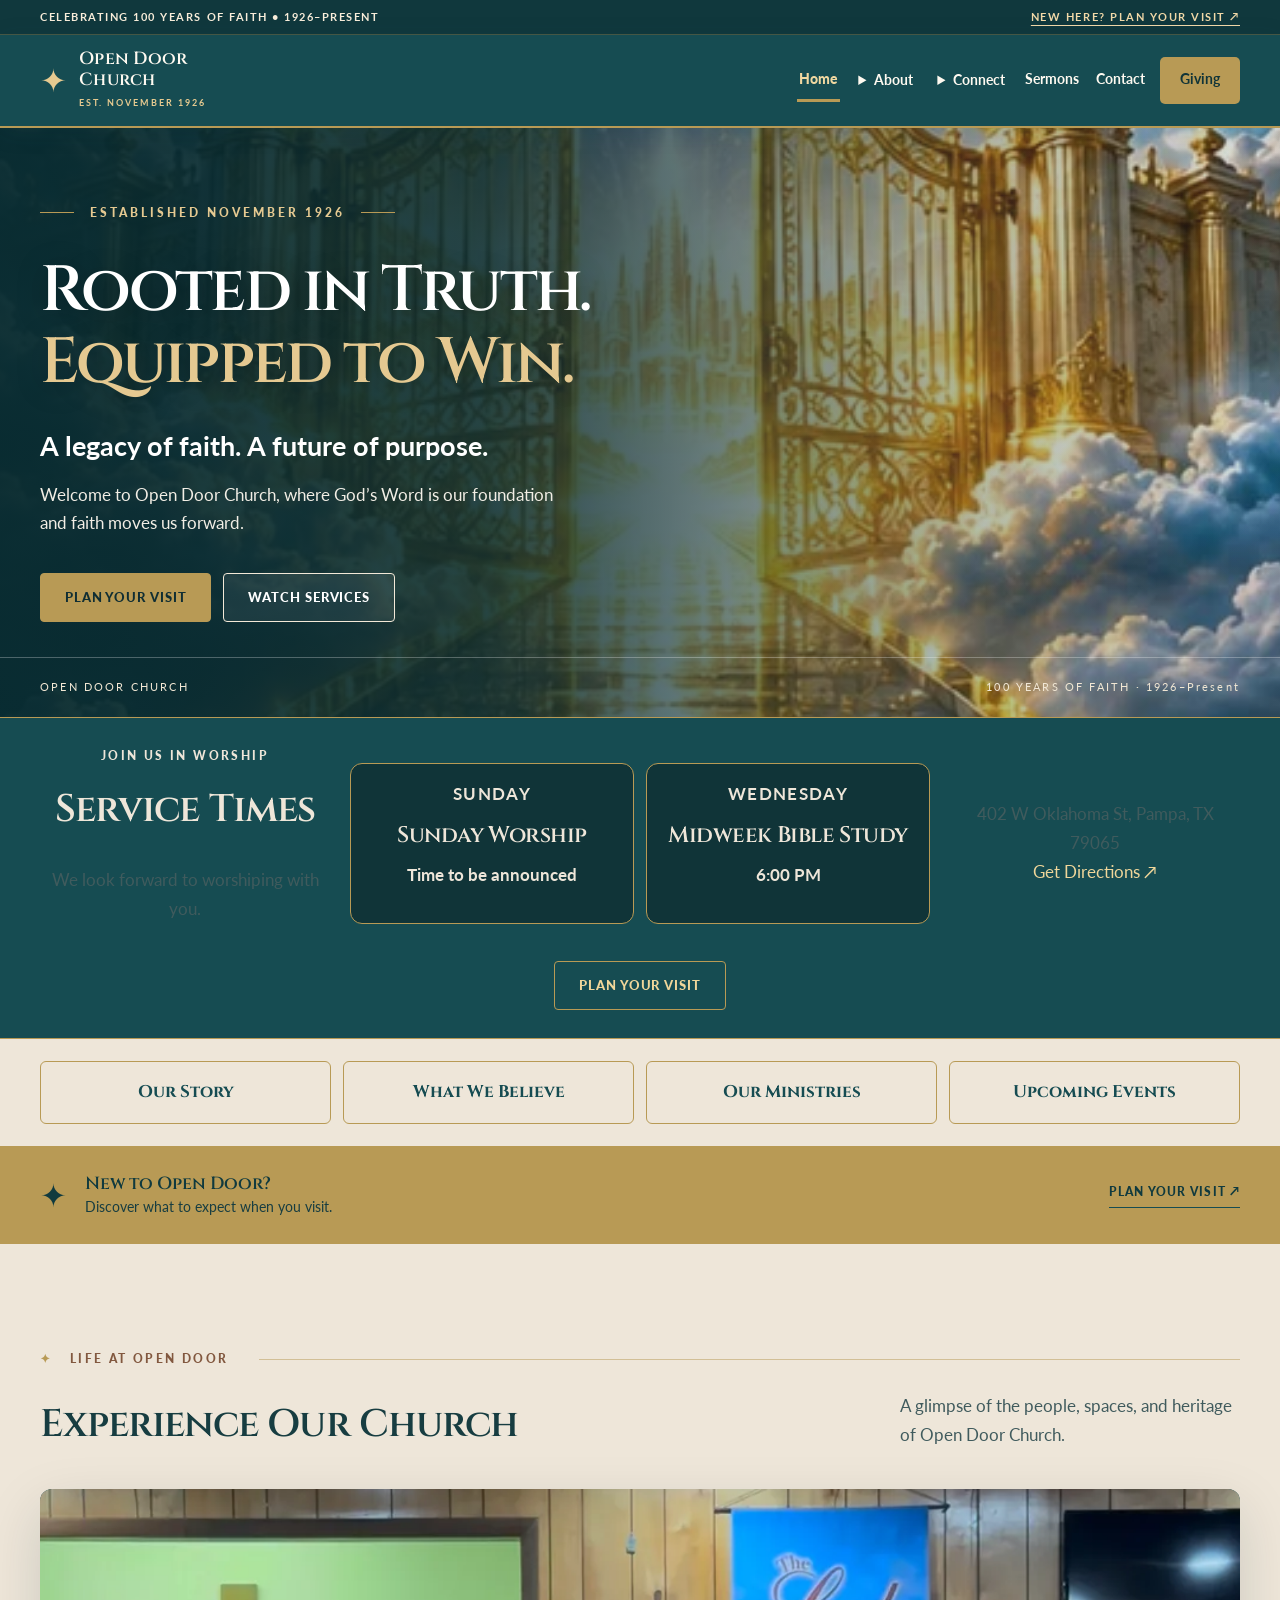
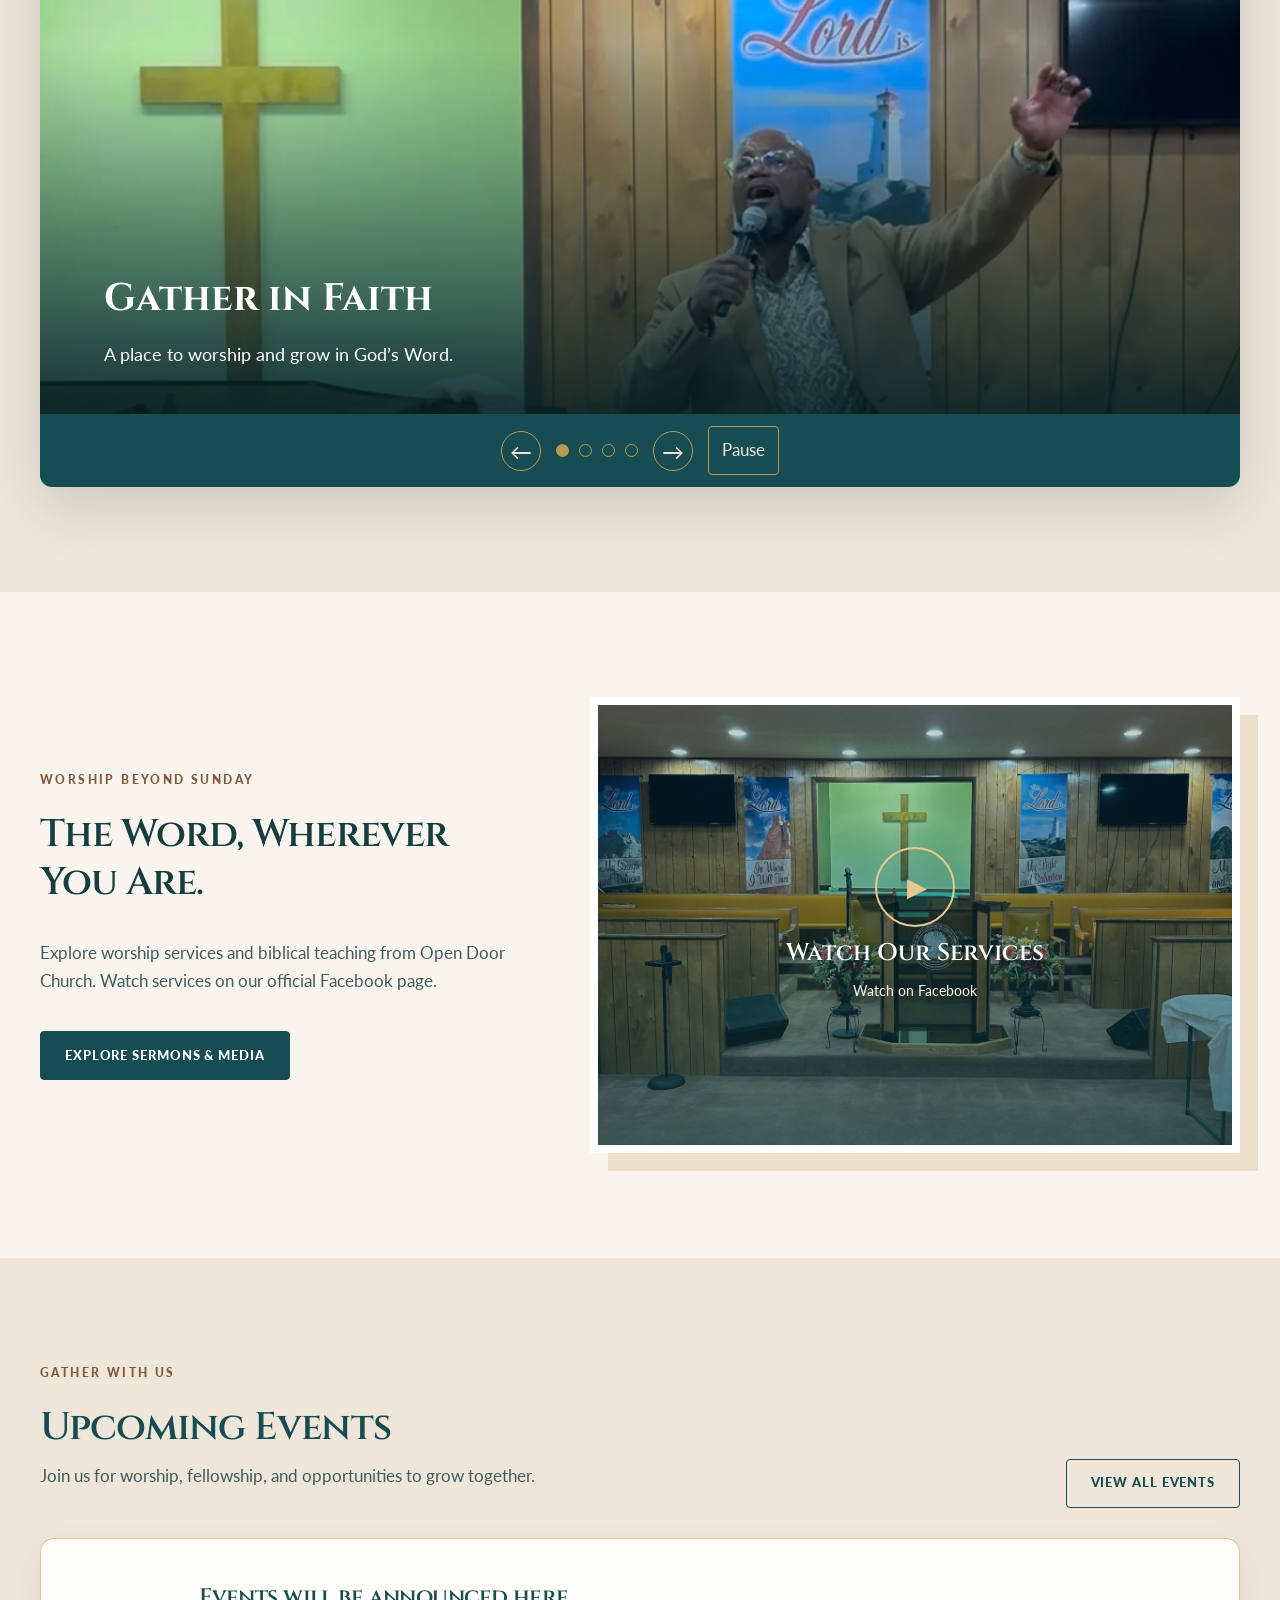
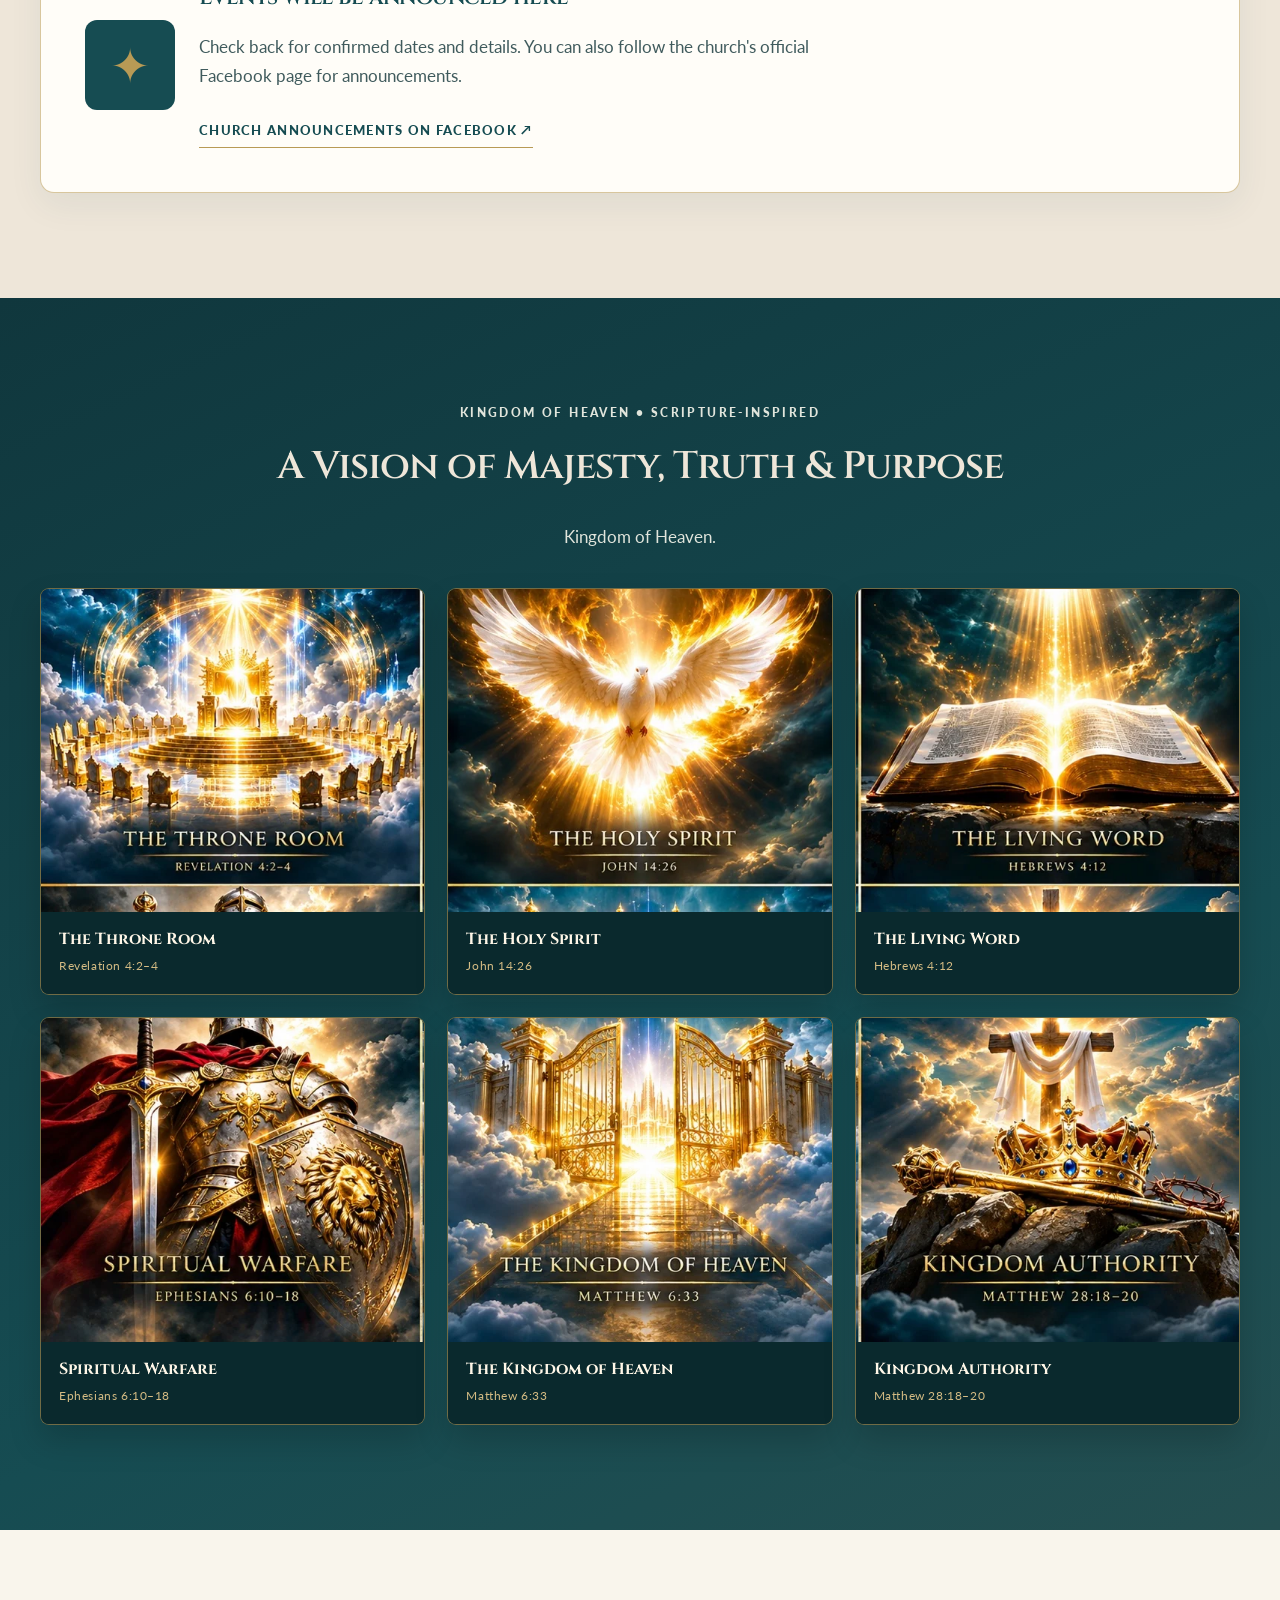
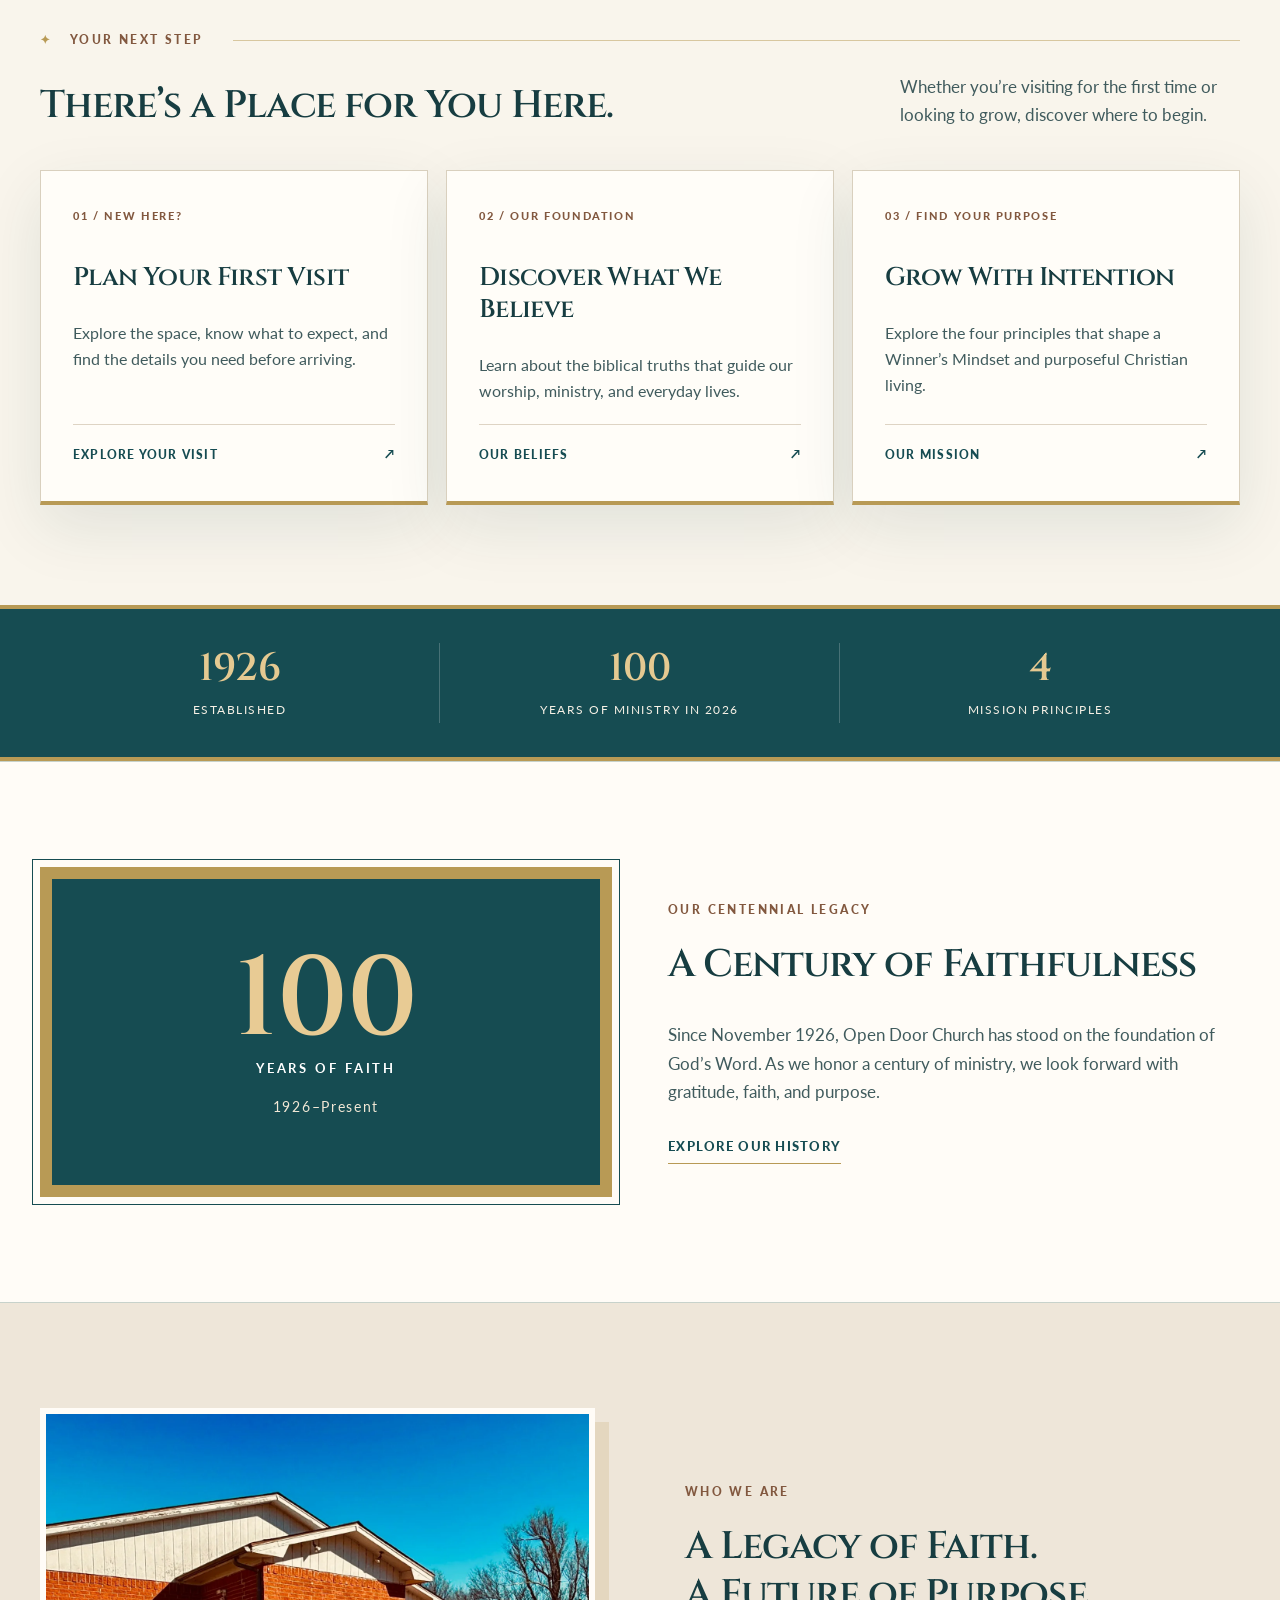
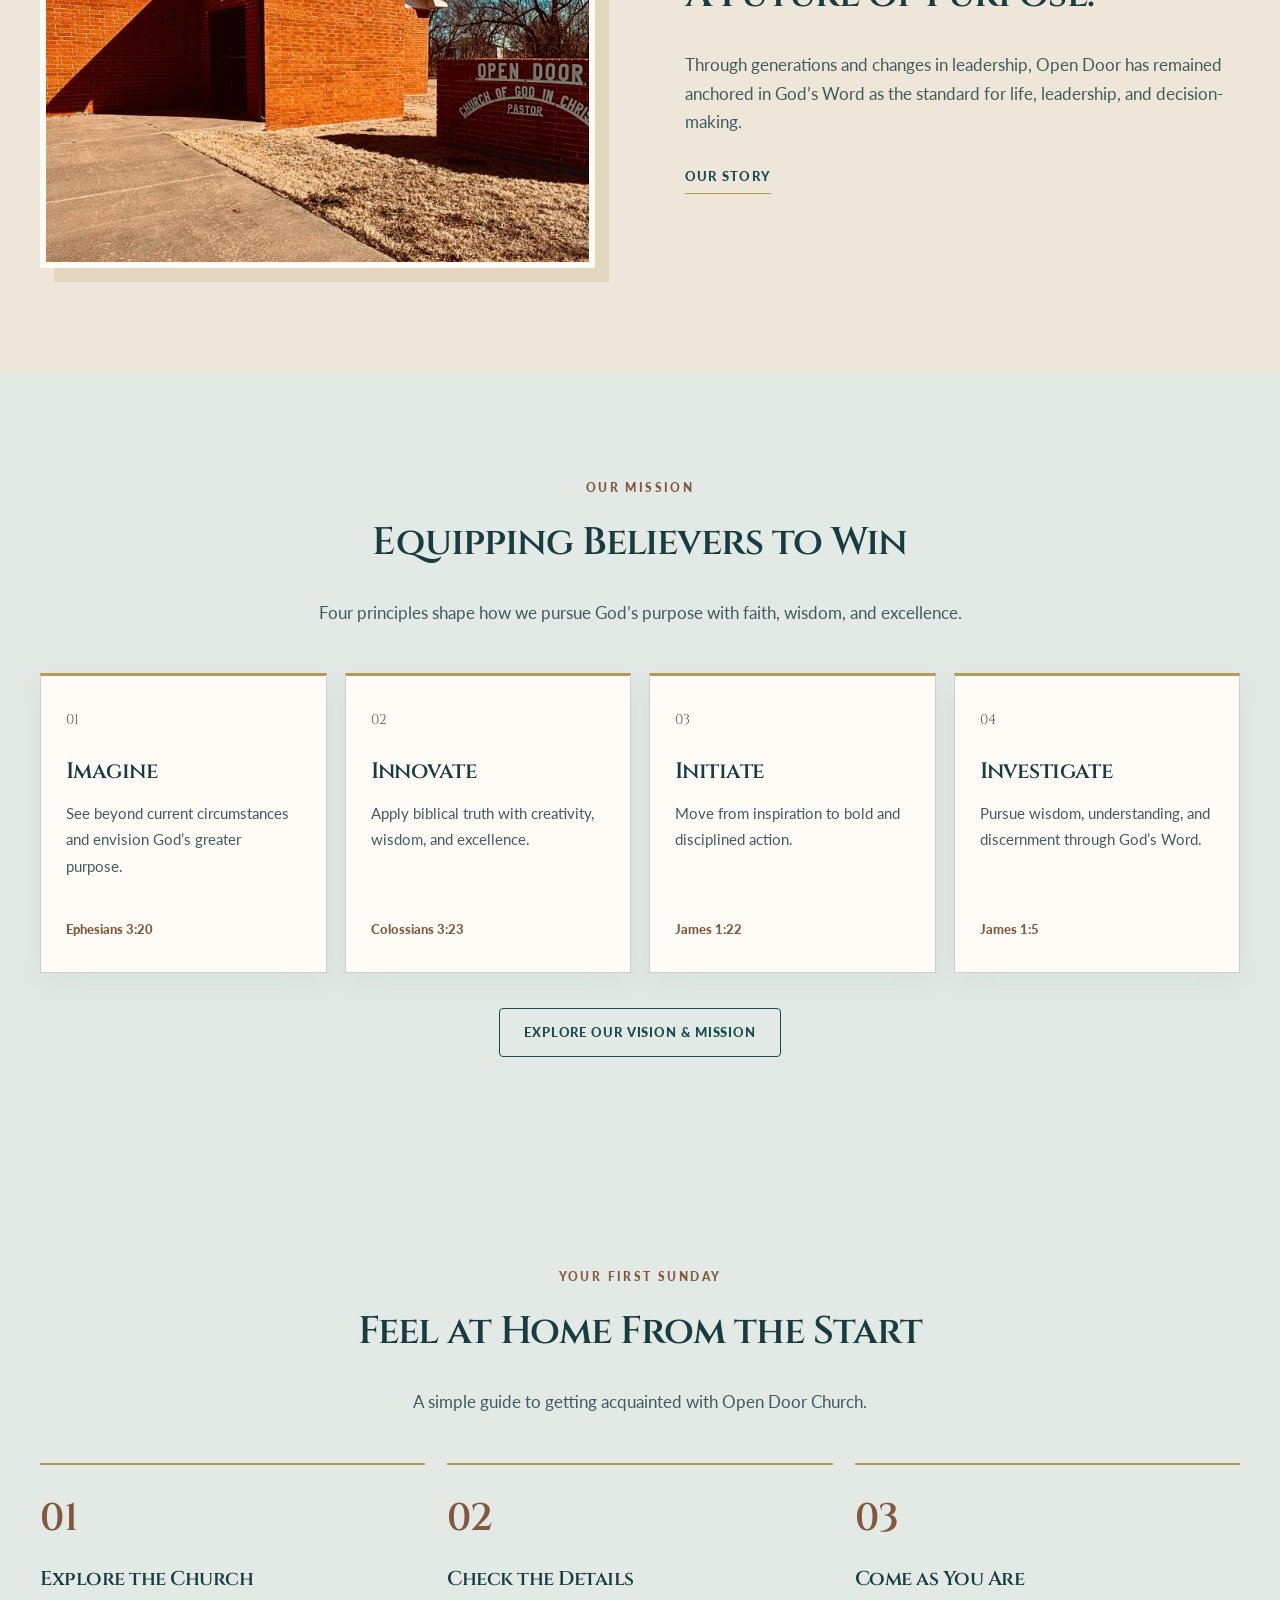
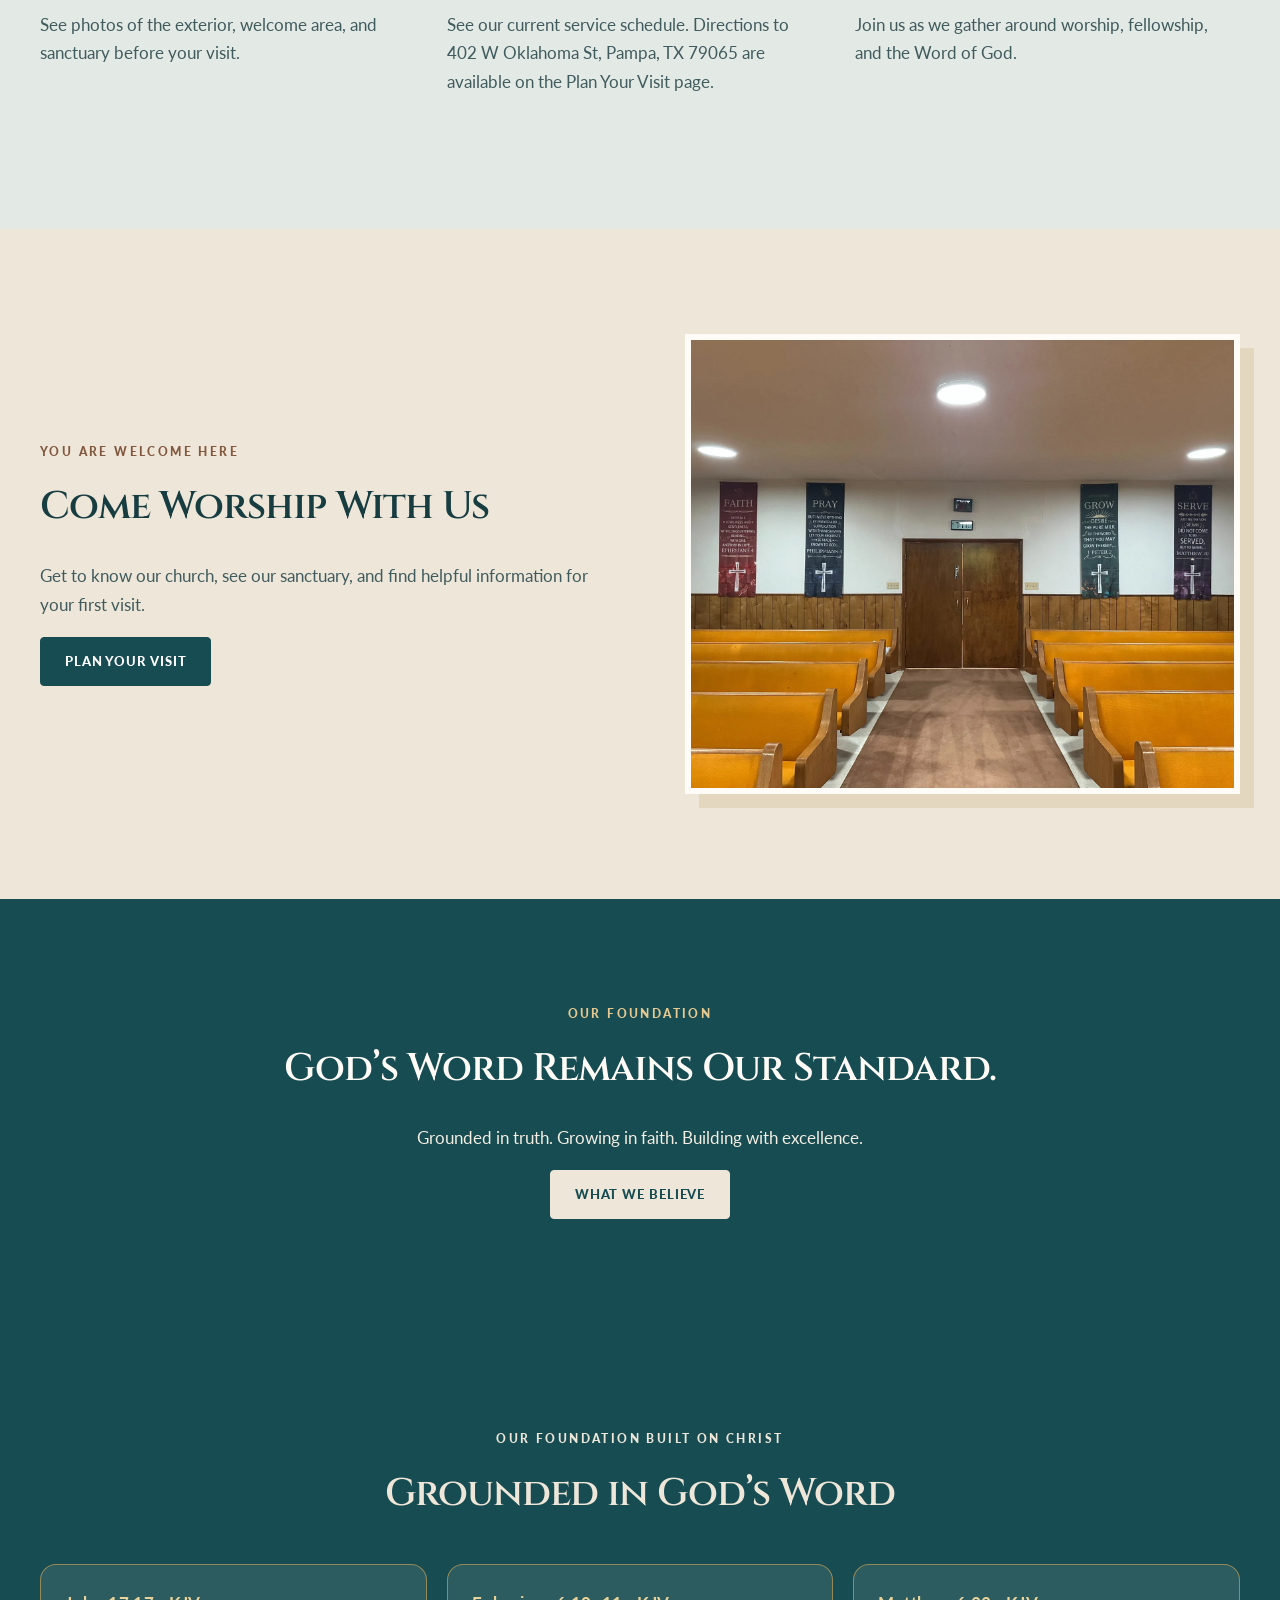
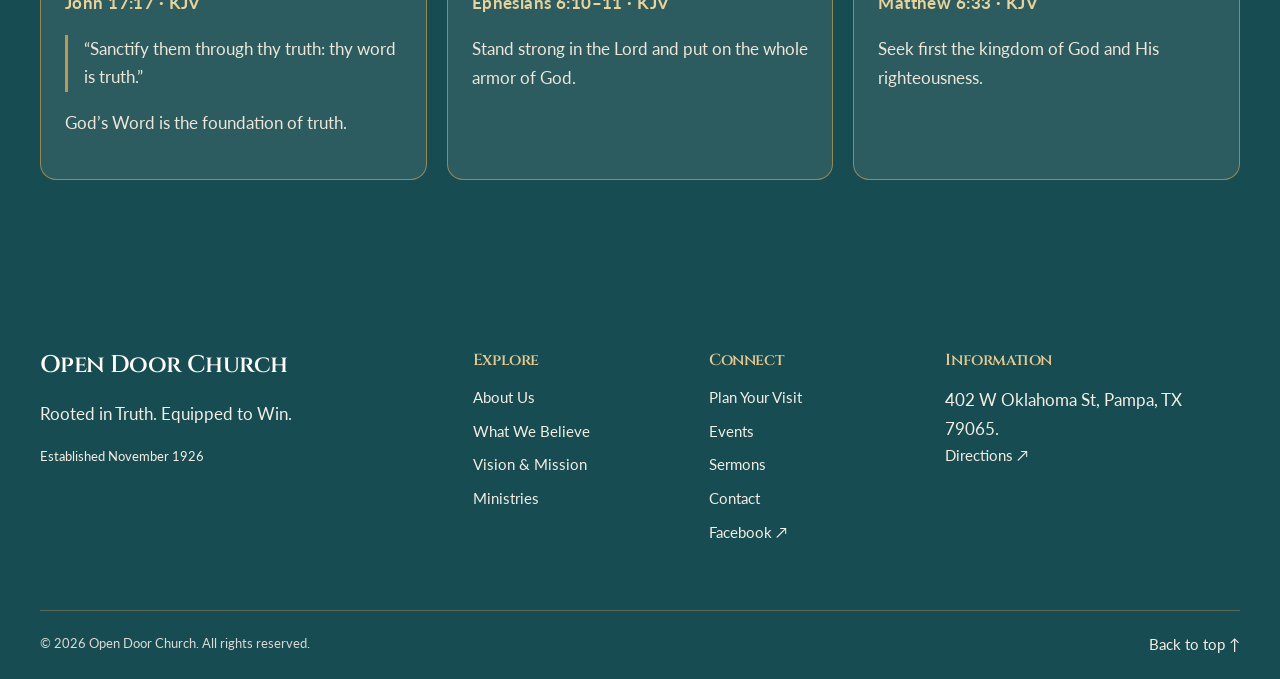
==== index.html @ bd1a3a3b "Fresh look, with everything easier to navigate. I will go through each page one at a time to review," ====
<!doctype html>
<html lang="en">
 <head>
  <meta charset="utf-8"/>
  <meta content="width=device-width, initial-scale=1" name="viewport"/>
  <meta content="#164C52" name="theme-color"/>
  <title>
   Open Door Church | Church in Pampa, TX
  </title>
  <meta content="Visit Open Door Church at 402 W Oklahoma St in Pampa, Texas. Discover our 100-year legacy, beliefs, sermons, and visitor information." name="description"/>
  <meta content="index,follow,max-image-preview:large" name="robots"/>
  <meta content="website" property="og:type"/>
  <meta content="Open Door Church" property="og:site_name"/>
  <meta content="Open Door Church | Church in Pampa, TX" property="og:title"/>
  <meta content="Visit Open Door Church at 402 W Oklahoma St in Pampa, Texas. Discover our 100-year legacy, beliefs, sermons, and visitor information." property="og:description"/>
  <meta content="summary_large_image" name="twitter:card"/>
  <meta content="Open Door Church | Church in Pampa, TX" name="twitter:title"/>
  <meta content="Visit Open Door Church at 402 W Oklahoma St in Pampa, Texas. Discover our 100-year legacy, beliefs, sermons, and visitor information." name="twitter:description"/>
  <link href="https://fonts.googleapis.com" rel="preconnect"/>
  <link crossorigin="" href="https://fonts.gstatic.com" rel="preconnect"/>
  <link href="https://fonts.googleapis.com/css2?family=Cinzel:wght@400;500;600;700&amp;family=Lato:wght@400;500;700;900&amp;display=swap" rel="stylesheet"/>
  <link href="assets/favicon.svg" rel="icon" type="image/svg+xml"/>
  <link href="styles.css?v=937db1665e68" rel="stylesheet"/>
  <script type="application/ld+json">
   {"@context":"https://schema.org","@type":"Church","name":"Open Door Church","description":"Christian church established in November 1926.","foundingDate":"1926-11","address":{"@type":"PostalAddress","streetAddress":"402 W Oklahoma St","addressLocality":"Pampa","addressRegion":"TX","postalCode":"79065","addressCountry":"US"},"hasMap":"https://www.google.com/maps/search/?api=1&query=402%20W%20Oklahoma%20St%2C%20Pampa%2C%20TX%2079065","sameAs":["https://www.facebook.com/share/1DZhR4D1Pu/?mibextid=wwXIfr"]}
  </script>
  <script defer="" src="email-config.js">
  </script>
  <script defer="" src="site-content.js?v=981c1496e5fc">
  </script>
  <script defer="" src="script.js?v=ab342602eea9">
  </script>
 </head>
 <body>
  <a class="skip-link" href="#main">
   Skip to content
  </a>
  <div id="app">
   <div class="top-ribbon">
    <div class="container ribbon-inner">
     <span>
      Celebrating 100 years of faith • 1926–Present
     </span>
     <a class="" href="./visit/">
      New here? Plan your visit ↗
     </a>
    </div>
   </div>
   <header class="site-header">
    <div class="container header-inner">
     <a class="brand" href="./">
      <span aria-hidden="true" class="brand-mark">
       ✦
      </span>
      <span class="brand-name">
       Open Door
       <span>
        Church
       </span>
       <small>
        EST. NOVEMBER 1926
       </small>
      </span>
     </a>
     <button aria-controls="primary-nav" aria-expanded="false" aria-label="Open navigation" class="menu-toggle" type="button">
      <span>
      </span>
      <span>
      </span>
      <span>
      </span>
     </button>
     <nav aria-label="Main navigation" class="primary-nav" id="primary-nav">
      <a aria-current="page" class="active" href="./">
       Home
      </a>
      <details class="nav-group">
       <summary>
        About
       </summary>
       <div class="nav-dropdown">
        <a class="" href="./about/">
         About
        </a>
        <a class="" href="./beliefs/">
         Beliefs
        </a>
        <a class="" href="./vision/">
         Vision &amp; Mission
        </a>
       </div>
      </details>
      <details class="nav-group">
       <summary>
        Connect
       </summary>
       <div class="nav-dropdown">
        <a class="" href="./visit/">
         Plan Your Visit
        </a>
        <a class="" href="./ministries/">
         Ministries
        </a>
        <a class="" href="./events/">
         Events
        </a>
       </div>
      </details>
      <a class="" href="./sermons/">
       Sermons
      </a>
      <a class="" href="./contact/">
       Contact
      </a>
      <a class="nav-giving" href="./giving/">
       Giving
      </a>
     </nav>
    </div>
   </header>
   <main id="main" tabindex="-1">
    <section aria-labelledby="hero-title" class="cinematic-hero">
     <div aria-label="Scripture-inspired golden gates opening into radiant light" class="cinematic-hero-photo" role="img">
     </div>
     <div aria-hidden="true" class="cinematic-hero-light">
     </div>
     <div class="cinematic-hero-shade">
     </div>
     <div class="container cinematic-hero-content">
      <div class="cinematic-kicker">
       <span class="kicker-line">
       </span>
       ESTABLISHED NOVEMBER 1926
       <span class="kicker-line">
       </span>
      </div>
      <h1 id="hero-title">
       Rooted in Truth.
       <br/>
       <em>
        Equipped to Win.
       </em>
      </h1>
      <p class="cinematic-lead">
       A legacy of faith. A future of purpose.
      </p>
      <p class="cinematic-description">
       Welcome to Open Door Church, where God’s Word is our foundation and faith moves us forward.
      </p>
      <div class="actions cinematic-actions">
       <a class="button button-brass" href="./visit/">
        Plan Your Visit
       </a>
       <a class="button button-ghost" href="./sermons/">
        Watch Services
       </a>
      </div>
     </div>
     <div class="cinematic-bottom">
      <span>
       OPEN DOOR CHURCH
      </span>
      <span>
       100 YEARS OF FAITH · 1926–Present
      </span>
     </div>
    </section>
    <section aria-labelledby="service-times-title" class="section service-times-section">
     <div class="container">
      <div class="service-times-heading">
       <p class="eyebrow">
        Join us in worship
       </p>
       <h2 id="service-times-title">
        Service Times
       </h2>
       <p>
        We look forward to worshiping with you.
       </p>
      </div>
      <div class="service-times-grid">
       <article class="service-time-card">
        <span class="service-time-day">
         Sunday
        </span>
        <h3>
         Sunday Worship
        </h3>
        <p class="service-time-value">
         Time to be announced
        </p>
       </article>
       <article class="service-time-card">
        <span class="service-time-day">
         Wednesday
        </span>
        <h3>
         Midweek Bible Study
        </h3>
        <p class="service-time-value">
         6:00 PM
        </p>
       </article>
      </div>
      <p class="service-times-location">
       402 W Oklahoma St, Pampa, TX 79065
       <br/>
       <a href="https://www.google.com/maps/search/?api=1&amp;query=402%20W%20Oklahoma%20St%2C%20Pampa%2C%20TX%2079065" rel="noopener noreferrer" target="_blank">
        Get Directions ↗
       </a>
      </p>
      <a class="button button-outline" href="./visit/">
       Plan Your Visit
      </a>
     </div>
    </section>
    <section aria-label="Explore Open Door" class="royal-quick-links container">
     <a class="" href="./about/">
      Our Story
     </a>
     <a class="" href="./beliefs/">
      What We Believe
     </a>
     <a class="" href="./ministries/">
      Our Ministries
     </a>
     <a class="" href="./events/">
      Upcoming Events
     </a>
    </section>
    <section aria-label="Quick links" class="welcome-strip">
     <div class="container welcome-strip-inner">
      <div>
       <span class="welcome-strip-icon">
        ✦
       </span>
       <div>
        <strong>
         New to Open Door?
        </strong>
        <small>
         Discover what to expect when you visit.
        </small>
       </div>
      </div>
      <a class="welcome-strip-link" href="./visit/">
       Plan Your Visit ↗
      </a>
     </div>
    </section>
    <section aria-labelledby="showcase-title" class="section showcase-section">
     <div class="container">
      <div class="section-topline">
       <p class="eyebrow">
        Life at Open Door
       </p>
       <span class="fine-rule">
       </span>
      </div>
      <div class="section-heading-row">
       <h2 id="showcase-title">
        Experience Our Church
       </h2>
       <p>
        A glimpse of the people, spaces, and heritage of Open Door Church.
       </p>
      </div>
      <div aria-label="Church photographs" aria-roledescription="carousel" class="church-slideshow">
       <div class="slide-stage">
        <figure aria-hidden="false" class="church-slide is-active">
         <img alt="Church service at the pulpit" loading="eager" src="./assets/images/worship-hero.webp"/>
         <figcaption>
          <strong>
           Gather in Faith
          </strong>
          <span>
           A place to worship and grow in God’s Word.
          </span>
         </figcaption>
        </figure>
        <figure aria-hidden="true" class="church-slide">
         <img alt="Open Door Church sanctuary" loading="lazy" src="./assets/images/sanctuary.webp"/>
         <figcaption>
          <strong>
           A Place to Belong
          </strong>
          <span>
           Discover a welcoming place for worship and fellowship.
          </span>
         </figcaption>
        </figure>
        <figure aria-hidden="true" class="church-slide">
         <img alt="Exterior of Open Door Church" loading="lazy" src="./assets/images/church-exterior.webp"/>
         <figcaption>
          <strong>
           100 Years of Faith
          </strong>
          <span>
           Honoring our legacy since November 1926.
          </span>
         </figcaption>
        </figure>
        <figure aria-hidden="true" class="church-slide">
         <img alt="Open Door Church pulpit and cross" loading="lazy" src="./assets/images/pulpit.webp"/>
         <figcaption>
          <strong>
           Rooted in Truth
          </strong>
          <span>
           God’s Word remains our foundation.
          </span>
         </figcaption>
        </figure>
       </div>
       <div class="slide-toolbar">
        <button aria-label="Previous photo" class="slide-arrow slide-prev" type="button">
         ←
        </button>
        <div aria-label="Choose a photo" class="slide-dots">
         <button aria-current="true" aria-label="Show photo 1" class="slide-dot is-active" data-slide="0" type="button">
         </button>
         <button aria-current="false" aria-label="Show photo 2" class="slide-dot" data-slide="1" type="button">
         </button>
         <button aria-current="false" aria-label="Show photo 3" class="slide-dot" data-slide="2" type="button">
         </button>
         <button aria-current="false" aria-label="Show photo 4" class="slide-dot" data-slide="3" type="button">
         </button>
        </div>
        <button aria-label="Next photo" class="slide-arrow slide-next" type="button">
         →
        </button>
        <button aria-label="Pause slideshow" class="slide-play" type="button">
         Pause
        </button>
       </div>
      </div>
     </div>
    </section>
    <section aria-labelledby="latest-title" class="section latest-message">
     <div class="container latest-message-layout">
      <div class="latest-message-copy">
       <p class="eyebrow">
        Worship beyond Sunday
       </p>
       <h2 id="latest-title">
        The Word, Wherever You Are.
       </h2>
       <p>
        Explore worship services and biblical teaching from Open Door Church. Watch services on our official Facebook page.
       </p>
       <a class="button button-primary" href="./sermons/">
        Explore Sermons &amp; Media
       </a>
      </div>
      <a aria-label="Watch Open Door Church services on Facebook (opens in a new tab)" class="latest-message-art" href="https://www.facebook.com/share/1DZhR4D1Pu/?mibextid=wwXIfr" rel="noopener noreferrer" style="display: block; text-decoration: none;" target="_blank">
       <img alt="Open Door Church pulpit and cross" loading="lazy" src="./assets/images/pulpit.webp"/>
       <div class="latest-message-art-overlay">
        <span aria-hidden="true" class="video-play-symbol">
         ▶
        </span>
        <strong>
         Watch Our Services
        </strong>
        <small>
         Watch on Facebook
        </small>
       </div>
      </a>
     </div>
    </section>
    <section aria-labelledby="upcoming-events-title" class="section upcoming-events-section">
     <div class="container">
      <div class="upcoming-events-header">
       <div>
        <p class="eyebrow">
         Gather with us
        </p>
        <h2 id="upcoming-events-title">
         Upcoming Events
        </h2>
        <p>
         Join us for worship, fellowship, and opportunities to grow together.
        </p>
       </div>
       <a class="button button-outline" href="./events/">
        View All Events
       </a>
      </div>
      <div class="upcoming-events-empty">
       <div aria-hidden="true" class="upcoming-events-empty-icon">
        ✦
       </div>
       <div>
        <h3>
         Events will be announced here
        </h3>
        <p>
         Check back for confirmed dates and details. You can also follow the church's official Facebook page for announcements.
        </p>
        <a class="text-link" href="https://www.facebook.com/share/1DZhR4D1Pu/?mibextid=wwXIfr" rel="noopener noreferrer" target="_blank">
         Church announcements on Facebook ↗
        </a>
       </div>
      </div>
     </div>
    </section>
    <section aria-labelledby="kingdom-gallery-title" class="section kingdom-gallery">
     <div class="container">
      <div class="kingdom-heading">
       <p class="eyebrow">
        Kingdom of Heaven • Scripture-inspired
       </p>
       <h2 id="kingdom-gallery-title">
        A Vision of Majesty, Truth &amp; Purpose
       </h2>
       <p>
        Kingdom of Heaven.
       </p>
      </div>
      <div class="kingdom-art-grid">
       <figure class="kingdom-art-card reveal-on-scroll">
        <a aria-label="Enlarge The Throne Room" class="art-expand" href="./assets/images/kingdom/set-1-throne-room.webp">
         <img alt="Scripture-inspired artwork: The Throne Room" decoding="async" height="432" loading="lazy" src="./assets/images/kingdom/set-1-throne-room.webp" width="512"/>
        </a>
        <figcaption>
         <strong>
          The Throne Room
         </strong>
         <small>
          Revelation 4:2–4
         </small>
        </figcaption>
       </figure>
       <figure class="kingdom-art-card reveal-on-scroll">
        <a aria-label="Enlarge The Holy Spirit" class="art-expand" href="./assets/images/kingdom/set-1-holy-spirit.webp">
         <img alt="Scripture-inspired artwork: The Holy Spirit" decoding="async" height="432" loading="lazy" src="./assets/images/kingdom/set-1-holy-spirit.webp" width="512"/>
        </a>
        <figcaption>
         <strong>
          The Holy Spirit
         </strong>
         <small>
          John 14:26
         </small>
        </figcaption>
       </figure>
       <figure class="kingdom-art-card reveal-on-scroll">
        <a aria-label="Enlarge The Living Word" class="art-expand" href="./assets/images/kingdom/set-1-living-word.webp">
         <img alt="Scripture-inspired artwork: The Living Word" decoding="async" height="432" loading="lazy" src="./assets/images/kingdom/set-1-living-word.webp" width="512"/>
        </a>
        <figcaption>
         <strong>
          The Living Word
         </strong>
         <small>
          Hebrews 4:12
         </small>
        </figcaption>
       </figure>
       <figure class="kingdom-art-card reveal-on-scroll">
        <a aria-label="Enlarge Spiritual Warfare" class="art-expand" href="./assets/images/kingdom/set-1-spiritual-warfare.webp">
         <img alt="Scripture-inspired artwork: Spiritual Warfare" decoding="async" height="432" loading="lazy" src="./assets/images/kingdom/set-1-spiritual-warfare.webp" width="512"/>
        </a>
        <figcaption>
         <strong>
          Spiritual Warfare
         </strong>
         <small>
          Ephesians 6:10–18
         </small>
        </figcaption>
       </figure>
       <figure class="kingdom-art-card reveal-on-scroll">
        <a aria-label="Enlarge The Kingdom of Heaven" class="art-expand" href="./assets/images/kingdom/set-1-kingdom-gates.webp">
         <img alt="Scripture-inspired artwork: The Kingdom of Heaven" decoding="async" height="432" loading="lazy" src="./assets/images/kingdom/set-1-kingdom-gates.webp" width="512"/>
        </a>
        <figcaption>
         <strong>
          The Kingdom of Heaven
         </strong>
         <small>
          Matthew 6:33
         </small>
        </figcaption>
       </figure>
       <figure class="kingdom-art-card reveal-on-scroll">
        <a aria-label="Enlarge Kingdom Authority" class="art-expand" href="./assets/images/kingdom/set-1-kingdom-authority.webp">
         <img alt="Scripture-inspired artwork: Kingdom Authority" decoding="async" height="432" loading="lazy" src="./assets/images/kingdom/set-1-kingdom-authority.webp" width="512"/>
        </a>
        <figcaption>
         <strong>
          Kingdom Authority
         </strong>
         <small>
          Matthew 28:18–20
         </small>
        </figcaption>
       </figure>
      </div>
     </div>
    </section>
    <section aria-labelledby="pathways-title" class="section pathways-section">
     <div class="container">
      <div class="section-topline">
       <p class="eyebrow">
        Your next step
       </p>
       <span aria-hidden="true" class="fine-rule">
       </span>
      </div>
      <div class="section-heading-row">
       <h2 id="pathways-title">
        There’s a Place for You Here.
       </h2>
       <p>
        Whether you’re visiting for the first time or looking to grow, discover where to begin.
       </p>
      </div>
      <div class="pathway-grid">
       <article class="pathway-card">
        <span class="pathway-index">
         01 / New here?
        </span>
        <h3>
         Plan Your First Visit
        </h3>
        <p>
         Explore the space, know what to expect, and find the details you need before arriving.
        </p>
        <a class="pathway-link" href="./visit/">
         Explore your visit
         <span aria-hidden="true">
          ↗
         </span>
        </a>
       </article>
       <article class="pathway-card">
        <span class="pathway-index">
         02 / Our foundation
        </span>
        <h3>
         Discover What We Believe
        </h3>
        <p>
         Learn about the biblical truths that guide our worship, ministry, and everyday lives.
        </p>
        <a class="pathway-link" href="./beliefs/">
         Our beliefs
         <span aria-hidden="true">
          ↗
         </span>
        </a>
       </article>
       <article class="pathway-card">
        <span class="pathway-index">
         03 / Find your purpose
        </span>
        <h3>
         Grow With Intention
        </h3>
        <p>
         Explore the four principles that shape a Winner’s Mindset and purposeful Christian living.
        </p>
        <a class="pathway-link" href="./vision/">
         Our mission
         <span aria-hidden="true">
          ↗
         </span>
        </a>
       </article>
      </div>
     </div>
    </section>
    <section class="heritage-band">
     <div class="container heritage-grid">
      <div>
       <strong>
        1926
       </strong>
       <span>
        Established
       </span>
      </div>
      <div>
       <strong>
        100
       </strong>
       <span>
        Years of ministry in 2026
       </span>
      </div>
      <div>
       <strong>
        4
       </strong>
       <span>
        Mission principles
       </span>
      </div>
     </div>
    </section>
    <section aria-labelledby="centennial-heading" class="section anniversary-feature">
     <div class="container anniversary-inner">
      <div aria-label="Celebrating 100 years, 1926 to 2026" class="anniversary-emblem">
       <strong>
        100
       </strong>
       <span>
        Years of Faith
       </span>
       <small>
        1926–Present
       </small>
      </div>
      <div>
       <p class="eyebrow">
        Our centennial legacy
       </p>
       <h2 id="centennial-heading">
        A Century of Faithfulness
       </h2>
       <p>
        Since November 1926, Open Door Church has stood on the foundation of God’s Word. As we honor a century of ministry, we look forward with gratitude, faith, and purpose.
       </p>
       <a class="text-link" href="./about/">
        Explore Our History
       </a>
      </div>
     </div>
    </section>
    <section class="section container split-section">
     <div class="section-photo">
      <img alt="Exterior of Open Door Church with its brick sign" class="" decoding="async" loading="lazy" src="./assets/images/church-exterior.webp"/>
     </div>
     <div class="section-copy">
      <p class="eyebrow">
       Who we are
      </p>
      <h2>
       A Legacy of Faith.
       <br/>
       A Future of Purpose.
      </h2>
      <p>
       Through generations and changes in leadership, Open Door has remained anchored in God’s Word as the standard for life, leadership, and decision-making.
      </p>
      <a class="text-link" href="./about/">
       Our Story
      </a>
     </div>
    </section>
    <section class="section section-muted">
     <div class="container center-heading">
      <p class="eyebrow">
       Our mission
      </p>
      <h2>
       Equipping Believers to Win
      </h2>
      <p>
       Four principles shape how we pursue God’s purpose with faith, wisdom, and excellence.
      </p>
     </div>
     <div class="container mission-grid">
      <article class="mission-card">
       <span class="card-number">
        01
       </span>
       <h3>
        Imagine
       </h3>
       <p>
        See beyond current circumstances and envision God’s greater purpose.
       </p>
       <span class="verse">
        Ephesians 3:20
       </span>
      </article>
      <article class="mission-card">
       <span class="card-number">
        02
       </span>
       <h3>
        Innovate
       </h3>
       <p>
        Apply biblical truth with creativity, wisdom, and excellence.
       </p>
       <span class="verse">
        Colossians 3:23
       </span>
      </article>
      <article class="mission-card">
       <span class="card-number">
        03
       </span>
       <h3>
        Initiate
       </h3>
       <p>
        Move from inspiration to bold and disciplined action.
       </p>
       <span class="verse">
        James 1:22
       </span>
      </article>
      <article class="mission-card">
       <span class="card-number">
        04
       </span>
       <h3>
        Investigate
       </h3>
       <p>
        Pursue wisdom, understanding, and discernment through God’s Word.
       </p>
       <span class="verse">
        James 1:5
       </span>
      </article>
     </div>
     <div class="center-action">
      <a class="button button-outline" href="./vision/">
       Explore Our Vision &amp; Mission
      </a>
     </div>
    </section>
    <section aria-labelledby="visit-steps-title" class="section section-muted">
     <div class="container center-heading">
      <p class="eyebrow">
       Your first Sunday
      </p>
      <h2 id="visit-steps-title">
       Feel at Home From the Start
      </h2>
      <p>
       A simple guide to getting acquainted with Open Door Church.
      </p>
     </div>
     <div class="container visit-steps">
      <article>
       <span>
        01
       </span>
       <h3>
        Explore the Church
       </h3>
       <p>
        See photos of the exterior, welcome area, and sanctuary before your visit.
       </p>
      </article>
      <article>
       <span>
        02
       </span>
       <h3>
        Check the Details
       </h3>
       <p>
        See our current service schedule. Directions to 402 W Oklahoma St, Pampa, TX 79065 are available on the Plan Your Visit page.
       </p>
      </article>
      <article>
       <span>
        03
       </span>
       <h3>
        Come as You Are
       </h3>
       <p>
        Join us as we gather around worship, fellowship, and the Word of God.
       </p>
      </article>
     </div>
    </section>
    <section class="section container split-section reverse">
     <div class="section-photo">
      <img alt="Open Door Church sanctuary with wooden pews and center aisle" class="" decoding="async" loading="lazy" src="./assets/images/sanctuary.webp"/>
     </div>
     <div class="section-copy">
      <p class="eyebrow">
       You are welcome here
      </p>
      <h2>
       Come Worship With Us
      </h2>
      <p>
       Get to know our church, see our sanctuary, and find helpful information for your first visit.
      </p>
      <a class="button button-primary" href="./visit/">
       Plan Your Visit
      </a>
     </div>
    </section>
    <section class="section statement-section">
     <div class="container statement-inner">
      <p class="eyebrow">
       Our foundation
      </p>
      <h2>
       God’s Word Remains Our Standard.
      </h2>
      <p>
       Grounded in truth. Growing in faith. Building with excellence.
      </p>
      <a class="button button-light" href="./beliefs/">
       What We Believe
      </a>
     </div>
    </section>
    <section aria-labelledby="scripture-home-title" class="section scripture-foundation-section">
     <div class="container">
      <div class="center-heading">
       <p class="eyebrow">
        Our foundation built on Christ
       </p>
       <h2 id="scripture-home-title">
        Grounded in God’s Word
       </h2>
      </div>
      <div class="scripture-foundation-grid">
       <article class="scripture-foundation-card">
        <p class="scripture-reference">
         John 17:17 · KJV
        </p>
        <blockquote>
         <p>
          “Sanctify them through thy truth: thy word is truth.”
         </p>
        </blockquote>
        <p>
         God’s Word is the foundation of truth.
        </p>
       </article>
       <article class="scripture-foundation-card">
        <p class="scripture-reference">
         Ephesians 6:10–11 · KJV
        </p>
        <p>
         Stand strong in the Lord and put on the whole armor of God.
        </p>
       </article>
       <article class="scripture-foundation-card">
        <p class="scripture-reference">
         Matthew 6:33 · KJV
        </p>
        <p>
         Seek first the kingdom of God and His righteousness.
        </p>
       </article>
      </div>
     </div>
    </section>
   </main>
   <footer class="site-footer">
    <div class="container footer-grid">
     <div>
      <h2>
       Open Door Church
      </h2>
      <p>
       Rooted in Truth. Equipped to Win.
      </p>
      <p class="footer-small">
       Established November 1926
      </p>
     </div>
     <div>
      <h3>
       Explore
      </h3>
      <a class="" href="./about/">
       About Us
      </a>
      <a class="" href="./beliefs/">
       What We Believe
      </a>
      <a class="" href="./vision/">
       Vision &amp; Mission
      </a>
      <a class="" href="./ministries/">
       Ministries
      </a>
     </div>
     <div>
      <h3>
       Connect
      </h3>
      <a class="" href="./visit/">
       Plan Your Visit
      </a>
      <a class="" href="./events/">
       Events
      </a>
      <a class="" href="./sermons/">
       Sermons
      </a>
      <a class="" href="./contact/">
       Contact
      </a>
      <a aria-label="Open Door Church official Facebook page" href="https://www.facebook.com/share/1DZhR4D1Pu/?mibextid=wwXIfr" rel="noopener noreferrer" target="_blank">
       Facebook ↗
      </a>
     </div>
     <div>
      <h3>
       Information
      </h3>
      <p>
       402 W Oklahoma St, Pampa, TX 79065.
       <a href="https://www.google.com/maps/search/?api=1&amp;query=402%20W%20Oklahoma%20St%2C%20Pampa%2C%20TX%2079065" rel="noopener noreferrer" target="_blank">
        Directions ↗
       </a>
      </p>
     </div>
    </div>
    <div class="container footer-bottom">
     <span>
      © 2026 Open Door Church. All rights reserved.
     </span>
     <a class="back-to-top" href="#main">
      Back to top ↑
     </a>
    </div>
   </footer>
  </div>
 </body>
</html>
---- styles.css ----
/* Open Door Church — finalized Palette #9 and Modern Royal design system. */
:root {
  /* Open Door Church | Palette 09: Teal & Antique Brass */
  --deep-teal: #164c52;
  --muted-teal: #478487;
  --moran-brown: #82583f;
  --warm-linen: #eee6d9;
  --antique-brass: #b89a55;
  --page: #eee6d9;
  --surface: #fffcf7;
  --muted: #e3e9e5;
  --ink: #173d41;
  --subtle: #405b5d;
  --accent: #164c52;
  --accent-contrast: #ffffff;
  --border: #c7d2cb;
  --dark: #123c41;
  --light: #fffcf7;
  --font-heading: "Cinzel", Georgia, serif;
  --font-body: "Lato", Arial, sans-serif;
  --container: 1200px;
  --radius: 4px;
}
*,
*::before,
*::after {
  box-sizing: border-box;
}
html {
  scroll-behavior: smooth;
  scroll-padding-top: 90px;
}
body {
  margin: 0;
  background: var(--page);
  color: var(--ink);
  font-family: var(--font-body);
  font-size: 17px;
  line-height: 1.7;
}
img {
  display: block;
  width: 100%;
  height: auto;
}
a {
  color: inherit;
  text-decoration: none;
}
button {
  font: inherit;
}
a:focus-visible,
button:focus-visible {
  outline: 3px solid var(--accent);
  outline-offset: 4px;
}
.container {
  width: min(calc(100% - 48px), var(--container));
  margin-inline: auto;
}
.skip-link {
  position: absolute;
  left: 12px;
  top: -90px;
  z-index: 99;
  background: #fff;
  color: #111;
  padding: 12px;
}
.skip-link:focus {
  top: 12px;
}
h1,
h2,
h3,
p {
  margin-top: 0;
}
h1,
h2,
h3 {
  font-family: var(--font-heading);
  font-weight: 600;
  line-height: 1.25;
  letter-spacing: -0.025em;
}
h1 {
  font-size: clamp(2.35rem, 4.7vw, 4.8rem);
}
h2 {
  font-size: clamp(1.8rem, 3vw, 3.1rem);
}
h3 {
  font-size: 1.4rem;
}
p {
  color: var(--subtle);
}
.lead {
  font-size: clamp(1.12rem, 1.6vw, 1.35rem);
  line-height: 1.6;
}
.eyebrow {
  color: var(--accent);
  font-size: 0.75rem;
  font-weight: 900;
  text-transform: uppercase;
  letter-spacing: 0.2em;
  margin-bottom: 20px;
}
.site-header {
  background: var(--surface);
  border-bottom: 1px solid var(--border);
  position: sticky;
  top: 0;
  z-index: 30;
}
.header-inner {
  display: flex;
  align-items: center;
  justify-content: space-between;
  gap: 24px;
  min-height: 91px;
}
.brand {
  display: flex;
  align-items: center;
  gap: 12px;
  flex-shrink: 0;
}
.brand-mark {
  font-size: 2rem;
  color: var(--accent);
}
.brand-name {
  font: 600 1.1rem/1.2 var(--font-heading);
  letter-spacing: 0.015em;
}
.brand-name span {
  display: block;
}
.brand-name small {
  display: block;
  font: 700 0.57rem/1.8 var(--font-body);
  letter-spacing: 0.22em;
  color: var(--subtle);
  margin-top: 4px;
}
.primary-nav {
  display: flex;
  gap: clamp(8px, 1vw, 18px);
  align-items: center;
  flex-wrap: wrap;
  justify-content: flex-end;
}
.primary-nav a {
  font-size: 0.79rem;
  font-weight: 700;
  padding: 8px 2px;
  white-space: nowrap;
  border-bottom: 2px solid transparent;
}
.primary-nav a:hover,
.primary-nav a.active {
  border-color: var(--accent);
}
.menu-toggle {
  display: none;
  background: none;
  border: 0;
  padding: 10px;
  cursor: pointer;
}
.menu-toggle span {
  display: block;
  width: 25px;
  height: 2px;
  background: var(--ink);
  margin: 5px 0;
}
.hero {
  display: grid;
  grid-template-columns: 1.05fr 0.95fr;
  align-items: center;
  gap: clamp(30px, 6vw, 90px);
  padding-block: 70px 80px;
  min-height: 690px;
}
.hero-copy h1 {
  margin-bottom: 24px;
}
.hero-copy h1 em {
  font-style: normal;
  color: var(--accent);
}
.hero-copy > p:not(.eyebrow) {
  max-width: 560px;
}
.actions {
  display: flex;
  flex-wrap: wrap;
  gap: 12px;
  margin-top: 32px;
}
.button {
  display: inline-flex;
  align-items: center;
  justify-content: center;
  min-height: 49px;
  padding: 12px 24px;
  font-weight: 900;
  font-size: 0.8rem;
  letter-spacing: 0.07em;
  text-transform: uppercase;
  border: 1px solid var(--accent);
  transition:
    transform 0.15s,
    background 0.15s;
}
.button:hover {
  transform: translateY(-2px);
}
.button-primary {
  background: var(--accent);
  color: var(--accent-contrast);
}
.button-outline {
  color: var(--ink);
  background: transparent;
}
.button-light {
  background: var(--light);
  border-color: var(--light);
  color: var(--dark);
}
.hero-footnote {
  margin-top: 50px;
  font-size: 0.8rem;
  letter-spacing: 0.1em;
  color: var(--subtle);
  text-transform: uppercase;
  display: flex;
  align-items: center;
  gap: 15px;
}
.line {
  width: 38px;
  height: 1px;
  background: var(--accent);
}
.hero-visual {
  position: relative;
  min-height: 580px;
  height: min(70vh, 690px);
  background: var(--muted);
  overflow: hidden;
}
.hero-image {
  height: 100%;
  object-fit: cover;
  object-position: 50% 28%;
}
.image-caption {
  position: absolute;
  bottom: 0;
  left: 0;
  right: 0;
  padding: 16px 22px;
  color: #fff;
  background: linear-gradient(transparent, rgba(0, 0, 0, 0.65));
  font-size: 0.78rem;
  letter-spacing: 0.2em;
  text-transform: uppercase;
}
.heritage-band {
  background: var(--dark);
  color: var(--light);
  padding: 34px 0;
}
.heritage-grid {
  display: grid;
  grid-template-columns: repeat(3, 1fr);
}
.heritage-grid > div {
  text-align: center;
  border-right: 1px solid #ffffff36;
}
.heritage-grid > div:last-child {
  border: 0;
}
.heritage-grid strong {
  display: block;
  font: 600 clamp(2rem, 3vw, 3.1rem) var(--font-heading);
}
.heritage-grid span {
  font-size: 0.78rem;
  text-transform: uppercase;
  letter-spacing: 0.12em;
  color: #e0ddd9;
}
.section {
  padding-block: 105px;
}
.section-muted {
  background: var(--muted);
}
.split-section {
  display: grid;
  grid-template-columns: 1fr 1fr;
  gap: clamp(35px, 7vw, 110px);
  align-items: center;
}
.split-section.reverse .section-photo {
  order: 2;
}
.section-photo img {
  height: 460px;
  object-fit: cover;
}
.section-copy p {
  max-width: 550px;
}
.text-link {
  display: inline-block;
  font-weight: 900;
  border-bottom: 1px solid var(--accent);
  padding-bottom: 5px;
  margin-top: 12px;
  text-transform: uppercase;
  font-size: 0.8rem;
  letter-spacing: 0.1em;
}
.center-heading {
  text-align: center;
  max-width: 790px;
  margin: 0 auto 46px;
}
.center-heading p {
  max-width: 690px;
  margin-inline: auto;
}
.center-action {
  text-align: center;
  margin-top: 35px;
}
.mission-grid {
  display: grid;
  grid-template-columns: repeat(4, 1fr);
  gap: 18px;
}
.mission-card,
.belief-card,
.info-card {
  background: var(--surface);
  border: 1px solid var(--border);
  padding: 32px 25px;
}
.mission-card {
  min-height: 300px;
  display: flex;
  flex-direction: column;
}
.mission-card h3 {
  margin-bottom: 15px;
}
.mission-card p {
  font-size: 0.96rem;
}
.card-number {
  font-family: var(--font-heading);
  font-size: 0.88rem;
  color: var(--accent);
  margin-bottom: 25px;
}
.verse {
  font-size: 0.8rem;
  font-weight: 900;
  color: var(--accent);
  margin-top: auto;
}
.statement-section {
  background: var(--dark);
  text-align: center;
}
.statement-inner {
  max-width: 850px;
}
.statement-inner h2 {
  color: var(--light);
}
.statement-inner p {
  color: #e2dfdb;
}
.statement-inner .eyebrow {
  color: #ded7cc;
}
.page-intro {
  text-align: center;
  padding-block: 100px 75px;
  max-width: 940px;
}
.page-intro .lead {
  max-width: 740px;
  margin-inline: auto;
}
.narrow {
  max-width: 900px;
}
.belief-grid {
  display: grid;
  grid-template-columns: repeat(2, 1fr);
  gap: 20px;
}
.belief-card {
  min-height: 270px;
}
.belief-card h2 {
  font-size: 1.6rem;
}
.placeholder-panel {
  max-width: 780px;
  margin: auto;
  padding: 70px 50px;
  text-align: center;
  background: var(--surface);
  border: 1px solid var(--border);
}
.placeholder-icon {
  font-size: 2rem;
  color: var(--accent);
}
.placeholder-panel h2 {
  margin-top: 18px;
}
.coming-soon {
  display: inline-block;
  margin-top: 12px;
  padding: 10px 15px;
  border: 1px dashed var(--border);
  font-weight: 700;
  color: var(--subtle);
}
.coming-soon small {
  font-weight: 400;
  margin-left: 8px;
}
.info-list {
  border-top: 1px solid var(--border);
  margin-top: 28px;
}
.info-list > div {
  padding: 13px 0;
  border-bottom: 1px solid var(--border);
  display: flex;
  justify-content: space-between;
  gap: 20px;
}
.info-list span {
  color: var(--subtle);
}
.photo-grid {
  display: grid;
  grid-template-columns: repeat(3, 1fr);
  gap: 20px;
}
.photo-grid figure {
  margin: 0;
  background: var(--surface);
}
.photo-grid img {
  height: 280px;
  object-fit: cover;
}
.photo-grid figcaption {
  padding: 13px 15px;
  font-weight: 700;
}
.contact-grid {
  display: grid;
  grid-template-columns: repeat(3, 1fr);
  gap: 20px;
}
.info-card h2 {
  font-size: 1.5rem;
}
.site-footer {
  background: var(--dark);
  color: var(--light);
  padding-top: 65px;
}
.footer-grid {
  display: grid;
  grid-template-columns: 2fr 1fr 1fr 1.5fr;
  gap: 40px;
}
.site-footer h2 {
  font-size: 1.5rem;
}
.site-footer h3 {
  font-size: 1rem;
}
.site-footer p {
  color: #d5d1cd;
}
.site-footer a:not(.brand) {
  display: block;
  color: #e4e1dc;
  font-size: 0.91rem;
  margin-bottom: 9px;
}
.site-footer a:hover {
  text-decoration: underline;
}
.footer-small {
  font-size: 0.8rem;
}
.footer-bottom {
  margin-top: 55px;
  padding: 22px 0;
  border-top: 1px solid #ffffff30;
  display: flex;
  justify-content: space-between;
  gap: 20px;
  font-size: 0.8rem;
  color: #ddd9d5;
}
.footer-bottom a {
  margin: 0 !important;
}
@media (max-width: 1100px) {
  .menu-toggle {
    display: block;
  }
  .primary-nav {
    display: none;
    position: absolute;
    top: 100%;
    left: 0;
    right: 0;
    background: var(--surface);
    padding: 18px 24px 24px;
    box-shadow: 0 15px 20px #00000018;
    max-height: calc(100vh - 90px);
    overflow-y: auto;
  }
  .primary-nav.open {
    display: grid;
    grid-template-columns: repeat(2, minmax(0, 1fr));
    gap: 5px 20px;
  }
  .primary-nav a {
    padding: 12px;
  }
  .hero {
    min-height: auto;
  }
  .mission-grid {
    grid-template-columns: repeat(2, 1fr);
  }
  .footer-grid {
    grid-template-columns: repeat(2, 1fr);
  }
}
@media (max-width: 700px) {
  .container {
    width: min(calc(100% - 32px), var(--container));
  }
  .header-inner {
    min-height: 75px;
  }
  .brand-name {
    font-size: 0.95rem;
  }
  .hero {
    grid-template-columns: 1fr;
    padding-block: 50px 55px;
    gap: 32px;
  }
  .hero-visual {
    height: 480px;
    min-height: 0;
  }
  .hero-footnote {
    margin-top: 28px;
  }
  .section {
    padding-block: 65px;
  }
  .split-section {
    grid-template-columns: 1fr;
    gap: 28px;
  }
  .split-section.reverse .section-photo {
    order: 0;
  }
  .section-photo img {
    height: 330px;
  }
  .heritage-band {
    padding: 24px 0;
  }
  .heritage-grid strong {
    font-size: 1.8rem;
  }
  .heritage-grid span {
    font-size: 0.65rem;
  }
  .mission-grid,
  .belief-grid,
  .contact-grid {
    grid-template-columns: 1fr;
  }
  .mission-card {
    min-height: 220px;
  }
  .page-intro {
    padding-block: 65px 35px;
  }
  .photo-grid {
    grid-template-columns: 1fr;
  }
  .photo-grid img {
    height: 300px;
  }
  .footer-grid {
    grid-template-columns: 1fr 1fr;
    gap: 25px;
  }
  .footer-grid > div:first-child {
    grid-column: 1/-1;
  }
  .footer-bottom {
    flex-direction: column;
  }
  .placeholder-panel {
    padding: 50px 22px;
  }
}
@media (max-width: 420px) {
  .primary-nav.open {
    grid-template-columns: 1fr;
  }
  .hero-visual {
    height: 410px;
  }
  .heritage-grid {
    gap: 6px;
  }
  .heritage-grid span {
    letter-spacing: 0;
  }
  .footer-grid {
    grid-template-columns: 1fr;
  }
}
@media (prefers-reduced-motion: reduce) {
  html {
    scroll-behavior: auto;
  }
  .button {
    transition: none;
  }
}

/* Royal visual refinements */
::selection {
  background: var(--antique-brass);
  color: var(--dark);
}
.site-header {
  background: var(--deep-teal);
  border-bottom: 2px solid var(--antique-brass);
  box-shadow: 0 4px 24px #123c411b;
}
.site-header .brand-name,
.site-header .primary-nav a {
  color: #fffaf1;
}
.site-header .brand-name small,
.site-header .brand-mark {
  color: #e6ca90;
}
.site-header .primary-nav a:hover,
.site-header .primary-nav a.active {
  border-color: var(--antique-brass);
  color: #f1d8a1;
}
.site-header .menu-toggle span {
  background: #fffaf1;
}
.hero {
  position: relative;
}
.hero::before {
  content: "";
  position: absolute;
  width: 190px;
  height: 190px;
  border: 1px solid #b89a5540;
  border-radius: 50%;
  top: 36px;
  left: -100px;
  pointer-events: none;
}
.hero-copy h1 {
  letter-spacing: -0.035em;
}
.hero-copy h1 em {
  color: var(--moran-brown);
}
.hero-visual {
  border: 8px solid var(--surface);
  box-shadow:
    20px 20px 0 #b89a5540,
    0 20px 45px #123c4122;
}
.hero-visual::after {
  content: "";
  position: absolute;
  inset: 0;
  border: 1px solid #b89a55a6;
  pointer-events: none;
}
.eyebrow {
  color: var(--moran-brown);
}
.heritage-band {
  background: var(--deep-teal);
  border-top: 4px solid var(--antique-brass);
  border-bottom: 4px solid var(--antique-brass);
}
.heritage-grid strong {
  color: #e5c991;
}
.heritage-grid span {
  color: #f7f1e6;
}
.mission-card,
.belief-card,
.info-card {
  border-top: 3px solid var(--antique-brass);
  box-shadow: 0 10px 28px #164c520d;
  transition:
    transform 0.2s,
    box-shadow 0.2s;
}
.mission-card:hover,
.belief-card:hover,
.info-card:hover {
  transform: translateY(-4px);
  box-shadow: 0 16px 30px #164c521b;
}
.card-number,
.verse {
  color: var(--moran-brown);
}
.section-photo img {
  border: 6px solid var(--surface);
  box-shadow: 14px 14px 0 #b89a5533;
}
.statement-section,
.site-footer {
  background: var(--deep-teal);
}
.statement-inner .eyebrow {
  color: #e5c991;
}
.statement-inner p,
.site-footer p,
.site-footer a:not(.brand) {
  color: #f4eee3;
}
.button {
  border-radius: var(--radius);
}
.button-primary {
  background: var(--deep-teal);
  border-color: var(--deep-teal);
  color: #fff;
}
.button-primary:hover {
  background: #0f373c;
}
.button-outline {
  border-color: var(--deep-teal);
  color: var(--deep-teal);
}
.button-outline:hover {
  background: var(--deep-teal);
  color: #fff;
}
.button-light {
  background: var(--warm-linen);
  color: var(--deep-teal);
  border-color: var(--warm-linen);
}
.page-intro {
  border-bottom: 1px solid var(--border);
}
.text-link {
  border-color: var(--antique-brass);
  color: var(--deep-teal);
}
.footer-bottom {
  border-color: #b89a5566;
}
.site-footer h3 {
  color: #e5c991;
}
.anniversary-feature {
  background: var(--surface);
  border-block: 1px solid var(--border);
}
.anniversary-inner {
  display: grid;
  grid-template-columns: 1fr 1fr;
  gap: 56px;
  align-items: center;
}
.anniversary-emblem {
  display: flex;
  align-items: center;
  justify-content: center;
  flex-direction: column;
  text-align: center;
  min-height: 330px;
  padding: 28px;
  background: var(--deep-teal);
  color: #fff;
  border: 12px solid var(--antique-brass);
  outline: 1px solid var(--deep-teal);
  outline-offset: 7px;
}
.anniversary-emblem strong {
  font: 600 clamp(4rem, 9vw, 7rem)/1 var(--font-heading);
  color: #e8cb94;
}
.anniversary-emblem span {
  text-transform: uppercase;
  letter-spacing: 0.22em;
  font-weight: 700;
  font-size: 0.82rem;
}
.anniversary-emblem small {
  color: #f2e8d6;
  letter-spacing: 0.12em;
  margin-top: 16px;
}
@media (max-width: 1100px) {
  .primary-nav {
    background: var(--deep-teal);
  }
}
@media (max-width: 700px) {
  .anniversary-inner {
    grid-template-columns: 1fr;
    gap: 38px;
  }
  .anniversary-emblem {
    min-height: 260px;
  }
  .hero-visual {
    box-shadow: 10px 10px 0 #b89a5540;
  }
}
@media (prefers-reduced-motion: reduce) {
  .mission-card,
  .belief-card,
  .info-card {
    transition: none;
  }
}

/* 2026 elevated design: editorial rhythm, visitor pathways and centennial storytelling */
:root {
  --gold-light: #e9d5a9;
  --shadow-soft: 0 22px 60px rgba(15, 55, 60, 0.1);
}
.top-ribbon {
  background: #10383d;
  color: #f8edda;
  border-bottom: 1px solid #b89a5555;
}
.ribbon-inner {
  min-height: 34px;
  display: flex;
  align-items: center;
  justify-content: space-between;
  gap: 16px;
  font-size: 0.68rem;
  font-weight: 700;
  letter-spacing: 0.14em;
  text-transform: uppercase;
}
.ribbon-inner a {
  color: #f2d9a8;
  text-decoration: underline;
  text-underline-offset: 4px;
}
.site-header {
  top: 0;
}
.hero {
  padding-block: 90px 110px;
  gap: clamp(40px, 7vw, 110px);
}
.hero-copy .eyebrow::before,
.section-topline .eyebrow::before {
  content: "✦";
  color: var(--antique-brass);
  margin-right: 12px;
}
.hero-copy h1 {
  font-size: clamp(2.8rem, 5vw, 5.5rem);
  line-height: 1.13;
}
.hero-copy h1 em {
  color: var(--moran-brown);
}
.hero-copy .lead {
  color: var(--deep-teal);
  font-weight: 700;
}
.hero-visual {
  border: 10px solid #fffcf7;
}
.hero-visual::before {
  content: "OPEN DOOR • EST. 1926";
  position: absolute;
  top: 22px;
  right: 22px;
  z-index: 1;
  padding: 10px 15px;
  color: #f9f2e7;
  background: #164c52e8;
  border: 1px solid #b89a55;
  font-size: 0.65rem;
  font-weight: 900;
  letter-spacing: 0.17em;
}
.pathways-section {
  background: #f9f5ec;
  padding-block: 100px;
}
.section-topline {
  display: flex;
  align-items: center;
  gap: 30px;
}
.section-topline .eyebrow {
  margin: 0;
  white-space: nowrap;
}
.fine-rule {
  height: 1px;
  background: #b89a5580;
  flex: 1;
}
.section-heading-row {
  display: flex;
  align-items: end;
  justify-content: space-between;
  gap: 36px;
  margin: 22px 0 40px;
}
.section-heading-row h2 {
  max-width: 700px;
  margin: 0;
}
.section-heading-row p {
  max-width: 340px;
  margin: 0;
}
.pathway-grid {
  display: grid;
  grid-template-columns: repeat(3, minmax(0, 1fr));
  gap: 18px;
}
.pathway-card {
  display: flex;
  flex-direction: column;
  min-height: 335px;
  padding: 36px 32px;
  background: #fffdf8;
  border: 1px solid #d9d0be;
  border-bottom: 4px solid var(--antique-brass);
  box-shadow: var(--shadow-soft);
  transition: transform 0.2s ease;
}
.pathway-card:hover {
  transform: translateY(-5px);
}
.pathway-index {
  color: #82583f;
  font-size: 0.69rem;
  font-weight: 900;
  letter-spacing: 0.15em;
  text-transform: uppercase;
  margin-bottom: 36px;
}
.pathway-card h3 {
  font-size: 1.6rem;
}
.pathway-card p {
  font-size: 0.97rem;
}
.pathway-link {
  color: #164c52;
  font-size: 0.76rem;
  text-transform: uppercase;
  font-weight: 900;
  letter-spacing: 0.1em;
  margin-top: auto;
  padding-top: 20px;
  display: flex;
  justify-content: space-between;
  border-top: 1px solid #ded4c4;
}
.visit-steps {
  display: grid;
  grid-template-columns: repeat(3, 1fr);
  gap: 22px;
}
.visit-steps article {
  border-top: 2px solid #b89a55;
  padding: 28px 20px 10px 0;
}
.visit-steps article > span {
  font: 600 2.4rem var(--font-heading);
  color: #82583f;
  display: block;
  margin-bottom: 22px;
}
.visit-steps h3 {
  font-size: 1.25rem;
}
.faq-layout {
  display: grid;
  grid-template-columns: 0.75fr 1.25fr;
  gap: 80px;
  align-items: start;
}
.faq-list {
  border-top: 1px solid #c7bdaa;
}
.faq-list details {
  border-bottom: 1px solid #c7bdaa;
  padding: 21px 0;
}
.faq-list summary {
  cursor: pointer;
  font-weight: 900;
  color: #164c52;
  padding-right: 35px;
  position: relative;
  list-style: none;
}
.faq-list summary::-webkit-details-marker {
  display: none;
}
.faq-list summary::after {
  content: "+";
  position: absolute;
  right: 8px;
  top: -4px;
  font-size: 1.5rem;
  color: #82583f;
}
.faq-list details[open] summary::after {
  content: "−";
}
.faq-list details p {
  margin: 14px 0 0;
}
.timeline-section {
  background: #123e43;
  color: #f8f1e5;
}
.timeline-section h2,
.timeline-section h3 {
  color: #f8f1e5;
}
.timeline-section p {
  color: #e8e5dd;
}
.timeline-section .eyebrow {
  color: #e6c88f;
}
.timeline-grid {
  display: grid;
  grid-template-columns: repeat(3, 1fr);
  gap: 35px;
}
.timeline-grid article {
  border-top: 2px solid #b89a55;
  padding-top: 25px;
}
.timeline-year {
  display: block;
  font: 600 clamp(2rem, 3.2vw, 3.5rem) var(--font-heading);
  color: #e9d5a9;
  margin-bottom: 18px;
}
.timeline-grid h3 {
  font-size: 1.22rem;
}
:focus-visible {
  outline: 3px solid #b89a55;
  outline-offset: 4px;
}
@media (max-width: 1000px) {
  .pathway-grid {
    grid-template-columns: 1fr 1fr;
  }
  .section-heading-row {
    display: block;
  }
  .section-heading-row p {
    margin-top: 18px;
  }
}
@media (max-width: 700px) {
  .ribbon-inner {
    font-size: 0.59rem;
    letter-spacing: 0.04em;
  }
  .ribbon-inner a {
    text-align: right;
  }
  .hero {
    padding-block: 55px 65px;
  }
  .hero-copy h1 {
    font-size: clamp(2.5rem, 10vw, 4rem);
  }
  .pathways-section {
    padding-block: 65px;
  }
  .pathway-grid,
  .visit-steps,
  .timeline-grid,
  .faq-layout {
    grid-template-columns: 1fr;
    gap: 18px;
  }
  .pathway-card {
    min-height: 260px;
  }
  .pathway-index {
    margin-bottom: 20px;
  }
  .faq-layout {
    gap: 25px;
  }
  .timeline-grid article {
    padding-bottom: 15px;
  }
}
@media (prefers-reduced-motion: reduce) {
  .pathway-card {
    transition: none;
  }
}

/* Church photo slideshow */
.showcase-section {
  background: #eee6d9;
}
.church-slideshow {
  background: #164c52;
  border-radius: 12px;
  overflow: hidden;
  box-shadow: 0 20px 55px rgba(10, 42, 45, 0.15);
}
.slide-stage {
  position: relative;
  aspect-ratio: 16 / 7;
  min-height: 260px;
}
.church-slide {
  position: absolute;
  inset: 0;
  margin: 0;
  opacity: 0;
  visibility: hidden;
  transition:
    opacity 0.65s ease,
    visibility 0.65s;
}
.church-slide.is-active {
  opacity: 1;
  visibility: visible;
  z-index: 1;
}
.church-slide img {
  width: 100%;
  height: 100%;
  object-fit: cover;
  object-position: center 25%;
  display: block;
}
.church-slide::after {
  content: "";
  position: absolute;
  inset: 30% 0 0;
  background: linear-gradient(transparent, rgba(5, 30, 33, 0.88));
}
.church-slide figcaption {
  position: absolute;
  z-index: 1;
  left: clamp(18px, 5vw, 65px);
  bottom: clamp(20px, 4vw, 45px);
  color: white;
  display: grid;
  gap: 8px;
}
.church-slide figcaption strong {
  font-family: Cinzel, serif;
  font-size: clamp(22px, 3vw, 42px);
}
.church-slide figcaption span {
  font-size: clamp(14px, 1.5vw, 18px);
}
.slide-toolbar {
  display: flex;
  justify-content: center;
  align-items: center;
  gap: 15px;
  padding: 12px;
}
.slide-arrow,
.slide-play,
.slide-dot {
  border: 1px solid #b89a55;
  background: transparent;
  color: #eee6d9;
  cursor: pointer;
}
.slide-arrow {
  border-radius: 50%;
  width: 40px;
  height: 40px;
  font-size: 22px;
}
.slide-play {
  border-radius: 4px;
  padding: 9px 13px;
}
.slide-dots {
  display: flex;
  gap: 10px;
  align-items: center;
}
.slide-dot {
  border-radius: 50%;
  width: 13px;
  height: 13px;
  padding: 0;
}
.slide-dot.is-active {
  background: #b89a55;
}
.church-slideshow button:focus-visible,
.service-filters input:focus-visible,
.service-filters select:focus-visible {
  outline: 3px solid #b89a55;
  outline-offset: 3px;
}
/* Service recording archive */
.service-filters {
  display: flex;
  align-items: center;
  flex-wrap: wrap;
  gap: 12px;
  margin: 26px 0;
}
.service-filters label {
  font-weight: 700;
}
.service-filters input,
.service-filters select {
  padding: 12px 14px;
  border: 1px solid #8caaa8;
  border-radius: 5px;
  background: white;
  color: #164c52;
  font: inherit;
}
.service-filters input {
  flex: 1 1 230px;
}
.service-grid {
  display: grid;
  grid-template-columns: repeat(3, minmax(0, 1fr));
  gap: 24px;
}
.service-card {
  border: 1px solid #d7c9b6;
  background: #fff;
  border-radius: 9px;
  overflow: hidden;
}
.service-card-art {
  min-height: 160px;
  background: linear-gradient(135deg, #164c52, #478487);
  color: #eee6d9;
  display: flex;
  align-items: center;
  justify-content: center;
  flex-direction: column;
  gap: 10px;
}
.service-card-art span:first-child {
  font-size: 32px;
}
.service-card-body {
  padding: 24px;
}
.service-card-body h3 {
  margin: 10px 0;
}
.service-card-body .button {
  margin-top: 15px;
  display: inline-flex;
}
.service-date {
  color: #82583f;
  font-size: 14px;
}
.service-empty {
  grid-column: 1/-1;
  padding: 42px 24px;
  text-align: center;
  border: 1px dashed #b89a55;
  border-radius: 9px;
  background: #f8f5ee;
}
.media-notice {
  margin-top: 40px;
  padding: 24px;
  background: #eee6d9;
  border-left: 4px solid #b89a55;
}
.media-notice code {
  overflow-wrap: anywhere;
}
@media (max-width: 760px) {
  .slide-stage {
    aspect-ratio: 4/3;
  }
  .service-grid {
    grid-template-columns: 1fr;
  }
  .slide-toolbar {
    gap: 9px;
  }
}
@media (prefers-reduced-motion: reduce) {
  .church-slide {
    transition: none;
  }
}

/* Next-level cinematic homepage and media feature */
.cinematic-hero {
  position: relative;
  min-height: min(790px, 88vh);
  background: #10393f;
  color: #fff;
  display: flex;
  align-items: center;
  isolation: isolate;
  overflow: hidden;
}
.cinematic-hero-photo {
  position: absolute;
  inset: 0;
  background-image: url("assets/images/worship-hero.webp");
  background-size: cover;
  background-position: center 37%;
  z-index: -2;
  transform: scale(1.015);
}
.cinematic-hero-shade {
  position: absolute;
  inset: 0;
  background:
    linear-gradient(
      90deg,
      rgba(7, 38, 42, 0.96) 0%,
      rgba(10, 45, 48, 0.83) 38%,
      rgba(11, 45, 47, 0.42) 75%,
      rgba(11, 45, 47, 0.3) 100%
    ),
    linear-gradient(0deg, rgba(8, 38, 41, 0.65), transparent 35%);
  z-index: -1;
}
.cinematic-hero-content {
  padding-block: 115px 125px;
}
.cinematic-kicker {
  font-size: 0.72rem;
  letter-spacing: 0.26em;
  color: #e5c991;
  font-weight: 900;
  display: flex;
  align-items: center;
  gap: 16px;
  margin-bottom: 32px;
}
.kicker-line {
  width: 34px;
  height: 1px;
  background: #b89a55;
}
.cinematic-hero h1 {
  font-size: clamp(3rem, 6.2vw, 6.4rem);
  color: #fff;
  line-height: 1.13;
  letter-spacing: -0.045em;
  max-width: 1050px;
  margin-bottom: 24px;
  text-shadow: 0 4px 30px #0004;
}
.cinematic-hero h1 em {
  font-style: normal;
  color: #e5c991;
}
.cinematic-lead {
  font-size: clamp(1.25rem, 2.1vw, 1.7rem);
  font-weight: 700;
  color: #fff;
  margin-bottom: 12px;
}
.cinematic-description {
  font-size: 1.05rem;
  max-width: 540px;
  color: #f2eee5;
}
.cinematic-actions {
  margin-top: 35px;
}
.button-brass {
  background: #b89a55;
  border-color: #b89a55;
  color: #102e33;
}
.button-brass:hover {
  background: #e1c38c;
}
.button-ghost {
  background: #ffffff10;
  border-color: #f3e9d8;
  color: #fff;
}
.button-ghost:hover {
  background: #ffffff28;
}
.cinematic-bottom {
  position: absolute;
  bottom: 0;
  left: 0;
  right: 0;
  display: flex;
  justify-content: space-between;
  padding: 20px max(24px, calc((100vw - 1200px) / 2));
  border-top: 1px solid #ffffff45;
  font-size: 0.68rem;
  letter-spacing: 0.2em;
  color: #f1e7d4;
}
.welcome-strip {
  background: #b89a55;
  color: #103a3e;
}
.welcome-strip-inner {
  display: flex;
  justify-content: space-between;
  align-items: center;
  gap: 24px;
  padding-block: 22px;
}
.welcome-strip-inner > div {
  display: flex;
  gap: 18px;
  align-items: center;
}
.welcome-strip-icon {
  font-size: 2rem;
}
.welcome-strip strong,
.welcome-strip small {
  display: block;
}
.welcome-strip strong {
  font: 600 1.1rem var(--font-heading);
}
.welcome-strip small {
  font-size: 0.85rem;
  color: #173d41;
}
.welcome-strip-link {
  font-size: 0.77rem;
  font-weight: 900;
  text-transform: uppercase;
  letter-spacing: 0.09em;
  border-bottom: 1px solid #164c52;
  padding-bottom: 4px;
  white-space: nowrap;
}
.latest-message {
  background: #f9f5ee;
}
.latest-message-layout {
  display: grid;
  grid-template-columns: 0.85fr 1.15fr;
  gap: 70px;
  align-items: center;
}
.latest-message-copy h2 {
  max-width: 540px;
}
.latest-message-copy p {
  max-width: 500px;
}
.latest-message-copy .button {
  margin-top: 18px;
}
.latest-message-art {
  position: relative;
  min-height: 400px;
  overflow: hidden;
  border: 8px solid white;
  box-shadow: 18px 18px 0 #b89a553b;
}
.latest-message-art img {
  width: 100%;
  height: 440px;
  object-fit: cover;
}
.latest-message-art-overlay {
  position: absolute;
  inset: 0;
  display: flex;
  flex-direction: column;
  align-items: center;
  justify-content: center;
  background: linear-gradient(#0d383e35, #0d383eaf);
  color: white;
  text-align: center;
  gap: 10px;
}
.video-play-symbol {
  display: grid;
  place-items: center;
  width: 80px;
  height: 80px;
  border: 2px solid #e5c991;
  border-radius: 50%;
  color: #e5c991;
  font-size: 1.6rem;
  padding-left: 4px;
}
.latest-message-art-overlay strong {
  font: 600 1.5rem var(--font-heading);
}
.latest-message-art-overlay small {
  font-size: 0.9rem;
  color: #fff3e1;
}
@media (max-width: 760px) {
  .cinematic-hero {
    min-height: 670px;
  }
  .cinematic-hero-photo {
    background-position: 60% center;
  }
  .cinematic-hero-shade {
    background:
      linear-gradient(90deg, #092e32ed, #092e32a6),
      linear-gradient(0deg, #092e32a8, transparent);
  }
  .cinematic-hero-content {
    padding-block: 90px 110px;
  }
  .cinematic-kicker {
    font-size: 0.6rem;
    letter-spacing: 0.12em;
  }
  .cinematic-hero h1 {
    font-size: clamp(2.6rem, 10vw, 4rem);
  }
  .cinematic-bottom {
    font-size: 0.52rem;
    gap: 10px;
  }
  .welcome-strip-inner {
    align-items: flex-start;
  }
  .welcome-strip-link {
    font-size: 0.68rem;
  }
  .latest-message-layout {
    grid-template-columns: 1fr;
    gap: 30px;
  }
  .latest-message-art,
  .latest-message-art img {
    height: 330px;
    min-height: 0;
  }
}
@media (max-width: 420px) {
  .cinematic-actions {
    flex-direction: column;
    align-items: stretch;
  }
  .welcome-strip-inner {
    flex-direction: column;
  }
  .cinematic-bottom span:first-child {
    display: none;
  }
}

/* Official Facebook connection — Palette #9 */
.facebook-feature {
  background: #eee6d9;
  color: #164c52;
}
.facebook-feature-inner {
  display: grid;
  grid-template-columns: minmax(0, 1.6fr) minmax(230px, 1fr);
  gap: 2.5rem;
  align-items: center;
}
.facebook-feature h2 {
  color: #164c52;
}
.facebook-feature-note {
  background: #fff;
  border: 1px solid #b89a55;
  border-radius: 12px;
  padding: 1.5rem;
}
.facebook-feature-note strong {
  color: #164c52;
}
.facebook-inline-link {
  display: inline-block;
  margin-left: 1rem;
}
@media (max-width: 760px) {
  .facebook-feature-inner {
    grid-template-columns: 1fr;
  }
  .facebook-inline-link {
    display: block;
    margin: 1rem 0 0;
  }
}

/* ---------------------------------------------------------
   Church forms: Contact, Plan Your Visit, and Prayer Request
   --------------------------------------------------------- */
.form-section {
  background: #eee6d9;
}

.form-layout {
  display: grid;
  grid-template-columns: minmax(0, 0.85fr) minmax(0, 1.15fr);
  align-items: start;
  gap: clamp(2rem, 6vw, 5rem);
}

.form-intro h2 {
  color: #164c52;
}

.form-privacy-note {
  font-size: 0.9rem;
  line-height: 1.7;
}

.church-form {
  display: grid;
  gap: 1.15rem;
  padding: clamp(1.25rem, 3vw, 2.5rem);
  background: #fff;
  border: 1px solid #b89a55;
  border-radius: 0.75rem;
  box-shadow: 0 14px 35px rgba(22, 76, 82, 0.07);
}

.form-row {
  display: grid;
  grid-template-columns: repeat(2, minmax(0, 1fr));
  gap: 1rem;
}

.form-field {
  display: grid;
  gap: 0.4rem;
}

.form-field label {
  color: #164c52;
  font-weight: 700;
}

.form-field input,
.form-field select,
.form-field textarea {
  width: 100%;
  padding: 0.8rem 0.9rem;
  border: 1px solid #8d9a98;
  border-radius: 0.35rem;
  color: #164c52;
  background: #fff;
  font: inherit;
}

.form-field input:focus-visible,
.form-field select:focus-visible,
.form-field textarea:focus-visible {
  outline: 3px solid #b89a55;
  outline-offset: 2px;
}

.form-checkbox {
  display: flex;
  gap: 0.7rem;
  align-items: flex-start;
  color: #164c52;
  line-height: 1.5;
}

.form-checkbox input {
  margin-top: 0.35rem;
  accent-color: #164c52;
}

.form-anti-spam {
  position: absolute;
  width: 1px;
  height: 1px;
  overflow: hidden;
  clip-path: inset(50%);
}

.form-submit {
  justify-self: start;
}

.form-submit:disabled {
  opacity: 0.65;
  cursor: wait;
}

.form-status {
  margin: 0;
  min-height: 1.5rem;
}

.form-error {
  color: #9c2626;
}

.form-success {
  color: #17633d;
}

@media (max-width: 780px) {
  .form-layout,
  .form-row {
    grid-template-columns: 1fr;
  }
}

/* Kingdom of Heaven edition: layered, accessible cinematic artwork. */
.cinematic-hero-photo {
  background-image: url("assets/images/kingdom/set-1-kingdom-gates-scene.webp");
  background-position: center 44%;
  animation: kingdom-hero-breathe 22s ease-in-out infinite alternate;
}

.cinematic-hero-light {
  position: absolute;
  inset: 0;
  z-index: -1;
  pointer-events: none;
  background: radial-gradient(
    ellipse at 70% 35%,
    rgba(239, 194, 107, 0.18),
    transparent 55%
  );
  animation: kingdom-light 13s ease-in-out infinite alternate;
}

.cinematic-hero-shade {
  background:
    linear-gradient(
      90deg,
      rgba(7, 35, 39, 0.94) 0%,
      rgba(9, 42, 46, 0.8) 43%,
      rgba(9, 42, 46, 0.25) 100%
    ),
    linear-gradient(0deg, rgba(8, 38, 41, 0.65), transparent 45%);
}

.cinematic-hero-content {
  position: relative;
  z-index: 1;
}

.kingdom-gallery {
  background: linear-gradient(155deg, #10373d, #164c52 65%, #244e50);
  color: #eee6d9;
}

.kingdom-heading {
  max-width: 820px;
  margin-bottom: 36px;
}

.kingdom-heading h2 {
  color: #eee6d9;
}

.kingdom-heading p {
  color: #e1e5dc;
}

.kingdom-art-grid {
  display: grid;
  grid-template-columns: repeat(3, minmax(0, 1fr));
  gap: 22px;
}

.kingdom-art-card {
  position: relative;
  overflow: hidden;
  margin: 0;
  background: #0b2b30;
  border: 1px solid rgba(184, 154, 85, 0.58);
  border-radius: 9px;
  box-shadow: 0 16px 32px rgba(0, 0, 0, 0.17);
}

.kingdom-art-card img {
  width: 100%;
  aspect-ratio: 1.2;
  object-fit: cover;
  transition: transform 700ms ease;
}

.kingdom-art-card:hover img {
  transform: scale(1.035);
}

.kingdom-art-card figcaption {
  display: grid;
  gap: 3px;
  padding: 14px 18px 18px;
  background: rgba(10, 41, 45, 0.94);
}

.kingdom-art-set,
.kingdom-art-card small {
  color: #d5bc84;
  font-size: 0.74rem;
  letter-spacing: 0.05em;
}

.kingdom-art-card strong {
  color: #fff7e8;
  font-family: var(--font-heading);
  font-size: 1rem;
}

.kingdom-banner {
  display: grid;
  grid-template-columns: minmax(0, 1fr) minmax(0, 1fr);
  align-items: center;
  gap: clamp(20px, 4vw, 56px);
  padding: clamp(24px, 5vw, 64px) max(24px, calc((100vw - 1200px) / 2));
  background: #123b40;
}
.kingdom-banner > img {
  display: block;
  width: 100%;
  height: auto;
  object-fit: contain;
  border: 1px solid #b89a55;
  border-radius: 12px;
}
.kingdom-banner-content {
  width: 100%;
  max-width: 680px;
  margin: 0;
}

.kingdom-glass {
  padding: 32px;
  border: 1px solid rgba(184, 154, 85, 0.64);
  border-radius: 12px;
  background: rgba(22, 76, 82, 0.72);
  backdrop-filter: blur(12px);
  -webkit-backdrop-filter: blur(12px);
  box-shadow: 0 18px 45px rgba(0, 0, 0, 0.2);
}

.kingdom-banner-content h2 {
  color: #fff7e8;
}

.kingdom-banner-content p {
  color: #f2e8d6;
}

.motion-ready .reveal-on-scroll {
  opacity: 0;
  transform: translateY(22px);
  transition:
    opacity 750ms ease,
    transform 750ms ease;
}

.motion-ready .reveal-on-scroll.is-visible {
  opacity: 1;
  transform: translateY(0);
}

@keyframes kingdom-hero-breathe {
  from {
    transform: scale(1.015);
  }
  to {
    transform: scale(1.075);
  }
}

@keyframes kingdom-light {
  from {
    opacity: 0.55;
  }
  to {
    opacity: 1;
  }
}

@media (max-width: 800px) {
  .kingdom-art-grid {
    grid-template-columns: repeat(2, minmax(0, 1fr));
  }

  .kingdom-banner {
    grid-template-columns: 1fr;
  }
}

@media (max-width: 520px) {
  .kingdom-art-grid {
    grid-template-columns: 1fr;
  }

  .kingdom-glass {
    padding: 22px;
  }

  .cinematic-hero-photo {
    background-position: 58% center;
  }
}

@media (prefers-reduced-motion: reduce) {
  .cinematic-hero-photo,
  .cinematic-hero-light {
    animation: none;
  }

  .motion-ready .reveal-on-scroll {
    opacity: 1;
    transform: none;
    transition: none;
  }

  .kingdom-art-card img {
    transition: none;
  }
}

/* Editable service schedule — homepage and Plan Your Visit. */
.service-times-section {
  background: #eee6d9;
  color: #164c52;
  text-align: center;
}

.service-times-heading {
  max-width: 650px;
  margin: 0 auto 30px;
}

.service-times-grid {
  display: grid;
  grid-template-columns: repeat(auto-fit, minmax(240px, 1fr));
  gap: 20px;
  margin-bottom: 22px;
}

.service-time-card {
  padding: 28px 22px;
  background: #fffaf2;
  border: 1px solid #b89a55;
  border-radius: 12px;
  box-shadow: 0 10px 24px rgba(22, 76, 82, 0.07);
}

.service-time-day {
  display: block;
  color: #82583f;
  font-weight: 700;
  letter-spacing: 0.08em;
  text-transform: uppercase;
}

.service-time-card h3 {
  margin: 12px 0;
  color: #164c52;
}

.service-time-value {
  color: #82583f;
  font-weight: 700;
}

.service-times-location {
  margin-bottom: 20px;
}

/* Final accessibility and interaction improvements. */
:root {
  color-scheme: light;
}
a,
button,
input,
select,
textarea,
summary {
  -webkit-tap-highlight-color: rgba(184, 154, 85, 0.22);
}
a:focus-visible,
button:focus-visible,
input:focus-visible,
select:focus-visible,
textarea:focus-visible,
summary:focus-visible {
  outline: 3px solid #b89a55;
  outline-offset: 4px;
}
.primary-nav a[aria-current="page"] {
  border-bottom: 3px solid #b89a55;
  font-weight: 900;
  text-decoration-thickness: 2px;
}
.primary-nav a:hover,
.primary-nav a:focus-visible {
  color: #b89a55;
  text-decoration: underline;
  text-underline-offset: 5px;
}
.site-footer a:hover,
.site-footer a:focus-visible,
.text-link:hover,
.text-link:focus-visible {
  text-decoration: underline;
  text-underline-offset: 4px;
}
.button,
.pathway-link,
.church-slideshow button,
.menu-toggle {
  cursor: pointer;
}
.button:hover,
.button:focus-visible {
  filter: brightness(1.1);
  transform: translateY(-1px);
}
.button:active,
.church-slideshow button:active {
  transform: translateY(1px);
}
button:disabled,
a[aria-disabled="true"] {
  cursor: not-allowed;
  opacity: 0.65;
}
.form-status:not(:empty) {
  padding: 12px 16px;
  border-radius: 6px;
  margin-top: 12px;
}
.form-status.form-error {
  border: 2px solid #9b2424;
  background: #fff0f0;
  color: #7c1717;
}
.form-status.form-success {
  border: 2px solid #24624b;
  background: #eff9f3;
  color: #164d3a;
}
@media (max-width: 800px) {
  .primary-nav a[aria-current="page"] {
    border-left: 4px solid #b89a55;
    border-bottom: 0;
    padding-left: 12px;
  }
}
@media (pointer: coarse) {
  .primary-nav a,
  .menu-toggle,
  .slide-arrow,
  .slide-dot,
  .slide-play {
    min-height: 44px;
  }
}
@media (prefers-reduced-motion: reduce) {
  *,
  *::before,
  *::after {
    scroll-behavior: auto !important;
    animation-duration: 0.01ms !important;
    animation-iteration-count: 1 !important;
    transition-duration: 0.01ms !important;
  }
  .button:hover,
  .button:focus-visible {
    transform: none;
  }
}

/* Coordinated editorial layouts for Ministries, Events, and Giving */
.feature-grid {
  display: grid;
  grid-template-columns: repeat(3, minmax(0, 1fr));
  gap: 24px;
  margin-top: 36px;
}
.feature-grid-two {
  grid-template-columns: repeat(2, minmax(0, 1fr));
}
.feature-card {
  background: #fffdf8;
  border: 1px solid rgba(130, 88, 63, 0.23);
  border-top: 4px solid #b89a55;
  border-radius: 12px;
  padding: clamp(24px, 3vw, 38px);
  box-shadow: 0 12px 32px rgba(22, 76, 82, 0.07);
  transition:
    transform 0.25s ease,
    box-shadow 0.25s ease;
}
.feature-card:hover {
  transform: translateY(-3px);
  box-shadow: 0 16px 35px rgba(22, 76, 82, 0.13);
}
.feature-card h3,
.event-feature h3 {
  color: #164c52;
  margin: 12px 0;
}
.feature-card p {
  line-height: 1.75;
}
.feature-card .text-link {
  display: inline-block;
  margin-top: 16px;
}
.feature-icon {
  display: inline-flex;
  align-items: center;
  justify-content: center;
  width: 54px;
  height: 54px;
  background: #eee6d9;
  color: #82583f;
  border-radius: 50%;
  font-size: 30px;
}
.editorial-cta {
  display: flex;
  align-items: center;
  justify-content: space-between;
  gap: 28px;
}
.editorial-cta > div {
  max-width: 660px;
}
.editorial-cta h2 {
  margin: 8px 0 12px;
}
.editorial-cta .button,
.editorial-cta .coming-soon {
  flex-shrink: 0;
}
.event-feature {
  display: grid;
  grid-template-columns: minmax(130px, 0.35fr) 1fr;
  gap: 36px;
  align-items: center;
  max-width: 950px;
  margin: 36px auto 0;
  padding: clamp(24px, 4vw, 46px);
  border: 1px solid rgba(184, 154, 85, 0.5);
  border-radius: 14px;
  background: #fffdf8;
}
.event-feature-icon {
  display: flex;
  justify-content: center;
  align-items: center;
  min-height: 180px;
  border-radius: 10px;
  color: #b89a55;
  background: #164c52;
  font-size: 88px;
}
.event-feature .button {
  margin-top: 18px;
}
@media (max-width: 800px) {
  .feature-grid,
  .feature-grid-two {
    grid-template-columns: 1fr;
  }
  .editorial-cta {
    flex-direction: column;
    align-items: flex-start;
  }
  .event-feature {
    grid-template-columns: 1fr;
  }
  .event-feature-icon {
    min-height: 110px;
    font-size: 58px;
  }
}
@media (prefers-reduced-motion: reduce) {
  .feature-card:hover {
    transform: none;
  }
}

/* Giving page: scripture cards and accessible verse references */
.giving-scripture-grid {
  display: grid;
  grid-template-columns: repeat(3, minmax(0, 1fr));
  gap: 1.4rem;
  margin-top: 2rem;
}
.giving-scripture-card {
  padding: clamp(1.25rem, 3vw, 2rem);
  background: #f9f6f0;
  color: #164c52;
  border: 1px solid #b89a55;
  border-radius: 1rem;
  box-shadow: 0 8px 24px rgba(22, 76, 82, 0.08);
}
.giving-scripture-card h3 {
  margin: 0.6rem 0 1rem;
}
.giving-scripture-card blockquote {
  margin: 0;
  padding: 0;
  border: 0;
}
.giving-scripture-card blockquote p {
  line-height: 1.8;
}
.giving-verse-label {
  color: #82583f;
  font-weight: 700;
  letter-spacing: 0.07em;
  text-transform: uppercase;
  font-size: 0.75rem;
}
.giving-reference {
  color: #82583f;
  font-weight: 700;
  margin-top: 1.25rem;
}
.giving-scripture-note {
  margin-top: 1.5rem;
  max-width: 60rem;
}
@media (max-width: 850px) {
  .giving-scripture-grid {
    grid-template-columns: 1fr;
  }
}

/* Scripture foundation: responsive, readable, keyboard-friendly HTML content. */
.scripture-foundation-section {
  background: #164c52;
  color: #eee6d9;
}
.scripture-foundation-section .center-heading h2,
.scripture-foundation-section .center-heading p {
  color: #eee6d9;
}
.scripture-foundation-section .eyebrow {
  color: #d7bc79;
}
.scripture-foundation-grid {
  display: grid;
  grid-template-columns: repeat(3, minmax(0, 1fr));
  gap: 1.25rem;
  margin-top: 2rem;
}
.scripture-foundation-card {
  background: rgba(238, 230, 217, 0.1);
  border: 1px solid rgba(184, 154, 85, 0.75);
  border-radius: 1rem;
  padding: 1.5rem;
  color: #eee6d9;
}
.scripture-foundation-card h3,
.scripture-foundation-card p {
  color: inherit;
}
.scripture-foundation-card blockquote {
  margin: 1rem 0;
  padding-left: 1rem;
  border-left: 3px solid #b89a55;
  font-size: 1.08rem;
  line-height: 1.65;
}
.scripture-foundation-card .scripture-reference {
  color: #ead39b;
  font-weight: 700;
  letter-spacing: 0.025em;
}
.mission-scripture-grid {
  grid-template-columns: repeat(4, minmax(0, 1fr));
}
@media (max-width: 900px) {
  .scripture-foundation-grid,
  .mission-scripture-grid {
    grid-template-columns: repeat(2, minmax(0, 1fr));
  }
}
@media (max-width: 600px) {
  .scripture-foundation-grid,
  .mission-scripture-grid {
    grid-template-columns: 1fr;
  }
  .scripture-foundation-card {
    padding: 1.25rem;
  }
}

/* Upcoming events: homepage and events page */
.upcoming-events-section {
  background: #eee6d9;
}
.upcoming-events-header {
  display: flex;
  align-items: end;
  justify-content: space-between;
  gap: 24px;
  margin-bottom: 30px;
}
.upcoming-events-header h2 {
  color: #164c52;
  margin: 8px 0 10px;
}
.upcoming-events-header p {
  max-width: 620px;
}
.upcoming-events-grid {
  display: grid;
  grid-template-columns: repeat(3, minmax(0, 1fr));
  gap: 20px;
}
.upcoming-event-card,
.upcoming-events-empty {
  background: #fffdf8;
  border: 1px solid rgba(184, 154, 85, 0.55);
  border-radius: 14px;
  box-shadow: 0 12px 34px rgba(22, 76, 82, 0.07);
}
.upcoming-event-card {
  padding: clamp(22px, 3vw, 34px);
  transition:
    transform 0.2s ease,
    box-shadow 0.2s ease;
}
.upcoming-event-card:hover {
  transform: translateY(-3px);
  box-shadow: 0 16px 38px rgba(22, 76, 82, 0.13);
}
.upcoming-event-card h3,
.upcoming-events-empty h3 {
  color: #164c52;
}
.upcoming-event-date {
  color: #82583f;
  font-weight: 700;
  letter-spacing: 0.04em;
}
.upcoming-events-empty {
  display: flex;
  align-items: center;
  gap: 24px;
  padding: clamp(24px, 4vw, 44px);
}
.upcoming-events-empty-icon {
  display: grid;
  place-items: center;
  flex: 0 0 90px;
  min-height: 90px;
  background: #164c52;
  color: #b89a55;
  border-radius: 12px;
  font-size: 48px;
}
.upcoming-events-empty p {
  max-width: 640px;
}
.upcoming-events-section a:focus-visible {
  outline: 3px solid #82583f;
  outline-offset: 4px;
}
@media (max-width: 800px) {
  .upcoming-events-header {
    align-items: flex-start;
    flex-direction: column;
  }
  .upcoming-events-grid {
    grid-template-columns: 1fr;
  }
}
@media (max-width: 520px) {
  .upcoming-events-empty {
    align-items: flex-start;
    flex-direction: column;
  }
  .upcoming-events-empty-icon {
    min-height: 65px;
    flex-basis: 65px;
    width: 65px;
    font-size: 34px;
  }
}
@media (prefers-reduced-motion: reduce) {
  .upcoming-event-card {
    transition: none;
  }
  .upcoming-event-card:hover {
    transform: none;
  }
}

/* BEGIN PORTABLE KINGDOM ARTWORK */
.kingdom-page-art {
  display: grid;
  grid-template-columns: repeat(auto-fit, minmax(min(100%, 220px), 1fr));
  gap: clamp(12px, 2vw, 24px);
  margin: 24px 0 36px;
}
.kingdom-page-art-frame {
  position: relative;
  isolation: isolate;
  overflow: hidden;
  border: 1px solid #b89a55;
  border-radius: 12px;
  background: #164c52;
  box-shadow: 0 12px 28px rgba(22, 76, 82, 0.15);
}
.kingdom-page-art-frame img {
  display: block;
  width: 100%;
  height: auto;
  object-fit: contain;
}
.kingdom-page-art-frame {
  margin: 0 auto;
  width: 100%;
  max-width: 820px;
}
.kingdom-page-art-frame figcaption {
  padding: 20px;
  background: #103438;
  color: #eee6d9;
  text-align: center;
}
.kingdom-page-art-frame strong {
  display: block;
  font-family: Cinzel, serif;
  font-size: clamp(1.2rem, 3vw, 1.8rem);
}
.kingdom-page-art-frame small {
  display: block;
  color: #e6ca85;
  font-size: 1rem;
}
.kingdom-art-card img {
  height: auto;
  aspect-ratio: auto;
  object-fit: contain;
  transform: none !important;
}
/* END PORTABLE KINGDOM ARTWORK */

/* Modern Royal 2.0: compact navigation and visitor-first homepage. */
.nav-group {
  position: relative;
  color: #fffaf1;
}
.nav-group summary {
  cursor: pointer;
  padding: 12px 6px;
  font-weight: 700;
  font-size: 0.9rem;
}
.nav-group summary.active {
  color: #e6ca85;
  text-decoration: underline;
  text-underline-offset: 5px;
}
.nav-dropdown {
  position: absolute;
  top: 100%;
  left: 0;
  min-width: 190px;
  background: #164c52;
  border: 1px solid #b89a55;
  border-radius: 8px;
  padding: 8px;
  z-index: 30;
  box-shadow: 0 12px 24px #0004;
}
.nav-dropdown a {
  display: block;
  padding: 12px;
}
.site-header .primary-nav .nav-giving {
  background: #b89a55;
  color: #103438;
  padding: 10px 20px;
  border-radius: 5px;
}
.primary-nav > a {
  font-size: 0.9rem;
}
.cinematic-hero {
  min-height: clamp(470px, 65vh, 690px);
}
.cinematic-hero-content {
  padding-block: 75px 95px;
}
.cinematic-hero h1 {
  font-size: clamp(2.8rem, 5vw, 5.4rem);
  max-width: 720px;
}
.cinematic-hero-photo {
  background-size: cover;
  background-position: center;
}
.cinematic-hero-shade {
  background: linear-gradient(
    90deg,
    #082b30f5 0%,
    #082b30e0 38%,
    #082b3050 75%,
    #082b3020 100%
  );
}
.cinematic-hero + .service-times-section {
  background: #164c52;
  color: #eee6d9;
  padding-block: 28px;
  border-block: 1px solid #b89a55;
}
.cinematic-hero + .service-times-section > .container {
  display: grid;
  grid-template-columns: 1fr 2fr 1fr;
  align-items: center;
  gap: 20px;
}
.cinematic-hero + .service-times-section .service-times-heading {
  margin: 0;
}
.cinematic-hero + .service-times-section h2,
.cinematic-hero + .service-times-section .eyebrow {
  color: #eee6d9;
}
.cinematic-hero + .service-times-section .service-times-grid {
  grid-template-columns: repeat(2, minmax(0, 1fr));
  margin: 0;
  gap: 12px;
}
.cinematic-hero + .service-times-section .service-time-card {
  padding: 16px;
  background: #103438;
  box-shadow: none;
}
.cinematic-hero + .service-times-section .service-time-card h3,
.cinematic-hero + .service-times-section .service-time-value,
.cinematic-hero + .service-times-section .service-time-day {
  color: #eee6d9;
}
.cinematic-hero + .service-times-section .service-times-location {
  margin: 0;
}
.cinematic-hero + .service-times-section a {
  color: #f0d69a;
}
.cinematic-hero + .service-times-section .button {
  grid-column: 1 / -1;
  justify-self: center;
  border-color: #b89a55;
}
.royal-quick-links {
  display: grid;
  grid-template-columns: repeat(4, minmax(0, 1fr));
  padding-block: 22px;
  gap: 12px;
}
.royal-quick-links a {
  text-align: center;
  padding: 16px 8px;
  border: 1px solid #b89a55;
  border-radius: 6px;
  color: #164c52;
  font-family: Cinzel, serif;
  font-weight: 700;
}
.royal-quick-links a:hover {
  background: #eee6d9;
}
.kingdom-heading {
  margin-inline: auto;
  text-align: center;
}
.art-expand {
  display: block;
  cursor: zoom-in;
}
.art-expand img {
  display: block;
}
.royal-art-dialog {
  width: min(92vw, 850px);
  max-height: 92vh;
  overflow: auto;
  background: #103438;
  color: #eee6d9;
  border: 2px solid #b89a55;
  border-radius: 12px;
  padding: 16px;
  text-align: center;
  margin: auto;
}
.royal-art-dialog::backdrop {
  background: #071c20e8;
}
.royal-art-dialog img {
  display: block;
  max-width: 100%;
  max-height: 66vh;
  width: auto;
  height: auto;
  margin: 12px auto;
  object-fit: contain;
}
.royal-art-dialog h2 {
  color: #eee6d9;
  font-size: clamp(1.2rem, 3vw, 2rem);
}
.royal-art-dialog p {
  color: #e6ca85;
}
.art-close {
  background: #b89a55;
  color: #103438;
  border: 0;
  border-radius: 4px;
  padding: 10px 18px;
  cursor: pointer;
}
@media (max-width: 1100px) {
  .primary-nav.open {
    grid-template-columns: 1fr;
  }
  .nav-dropdown {
    position: static;
    box-shadow: none;
    margin: 4px 0;
  }
  .nav-group summary {
    padding: 12px;
  }
  .cinematic-hero + .service-times-section > .container {
    grid-template-columns: 1fr;
  }
}
@media (max-width: 760px) {
  .cinematic-hero {
    min-height: auto;
  }
  .cinematic-hero-content {
    padding-block: 65px 85px;
  }
  .cinematic-hero-shade {
    background: #082b30c9;
  }
  .royal-quick-links {
    grid-template-columns: repeat(2, minmax(0, 1fr));
  }
}
@media (max-width: 400px) {
  .cinematic-hero + .service-times-section .service-times-grid {
    grid-template-columns: 1fr;
  }
}
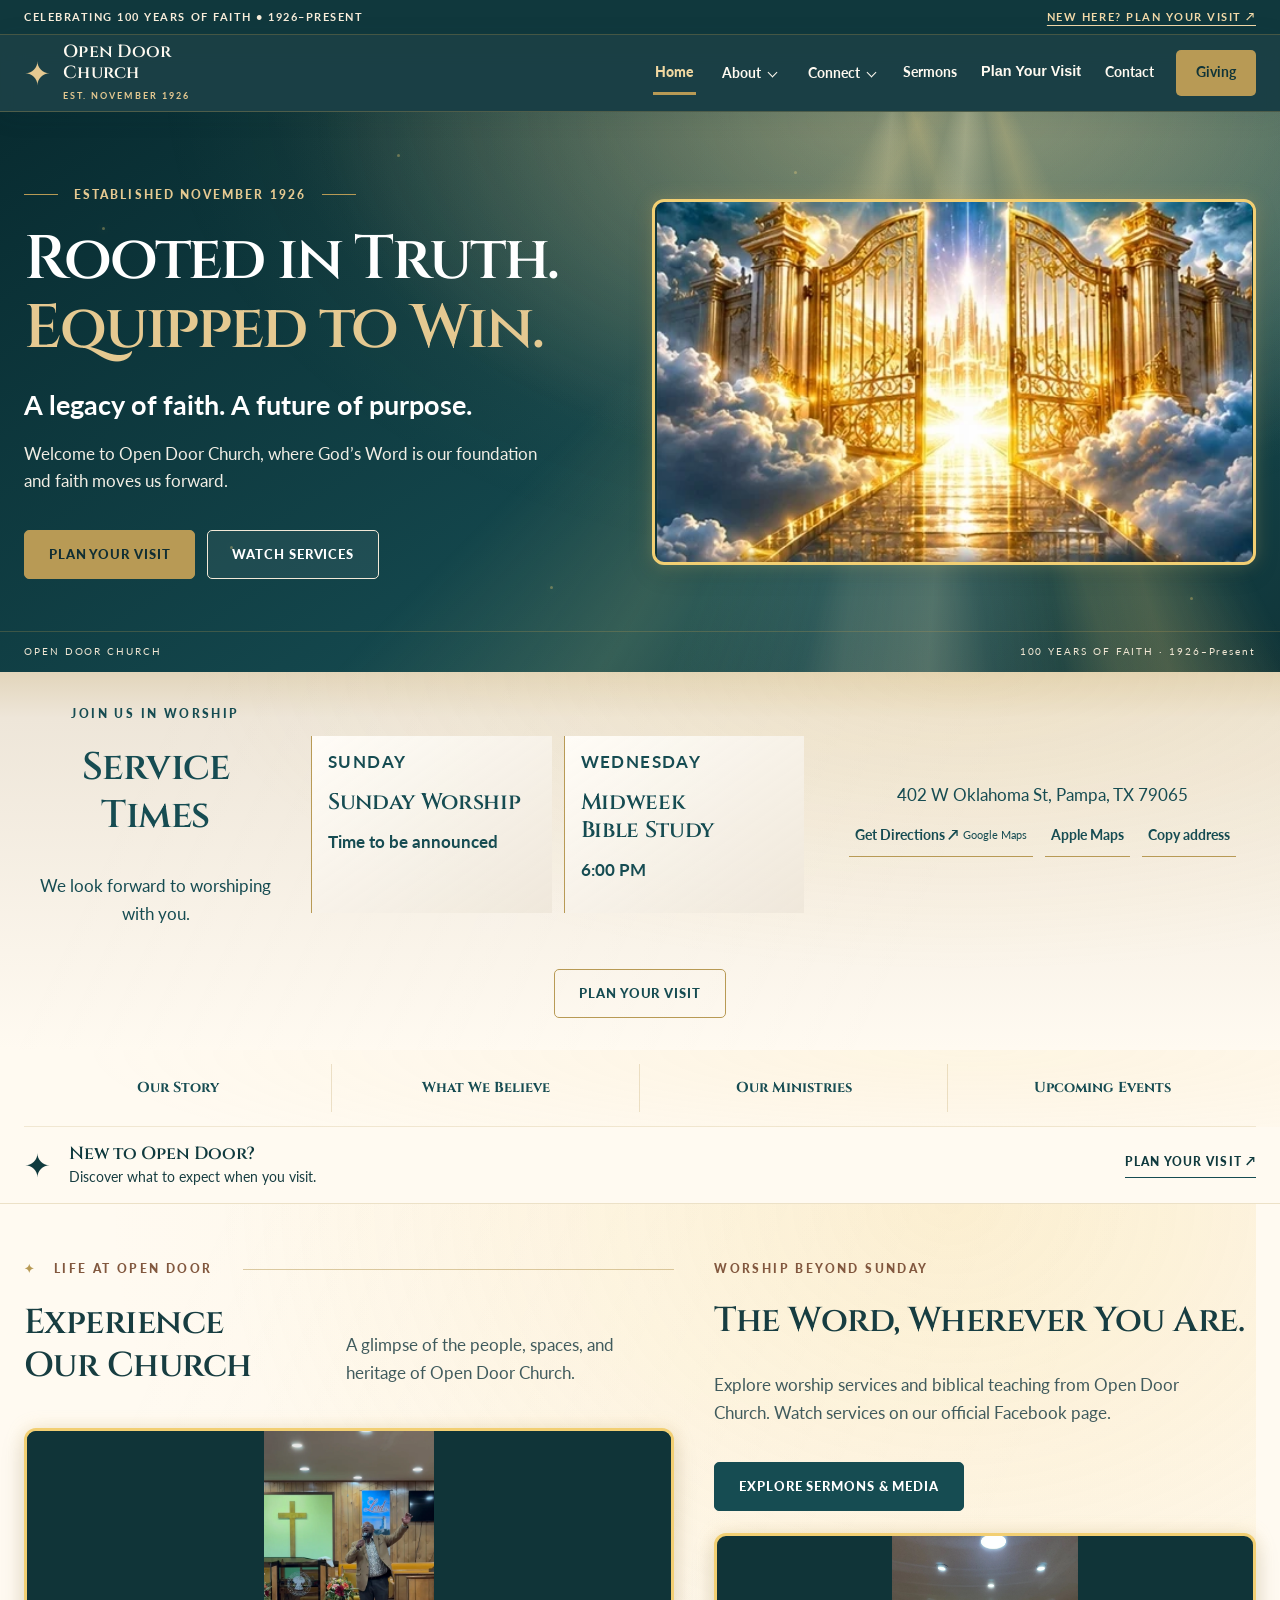
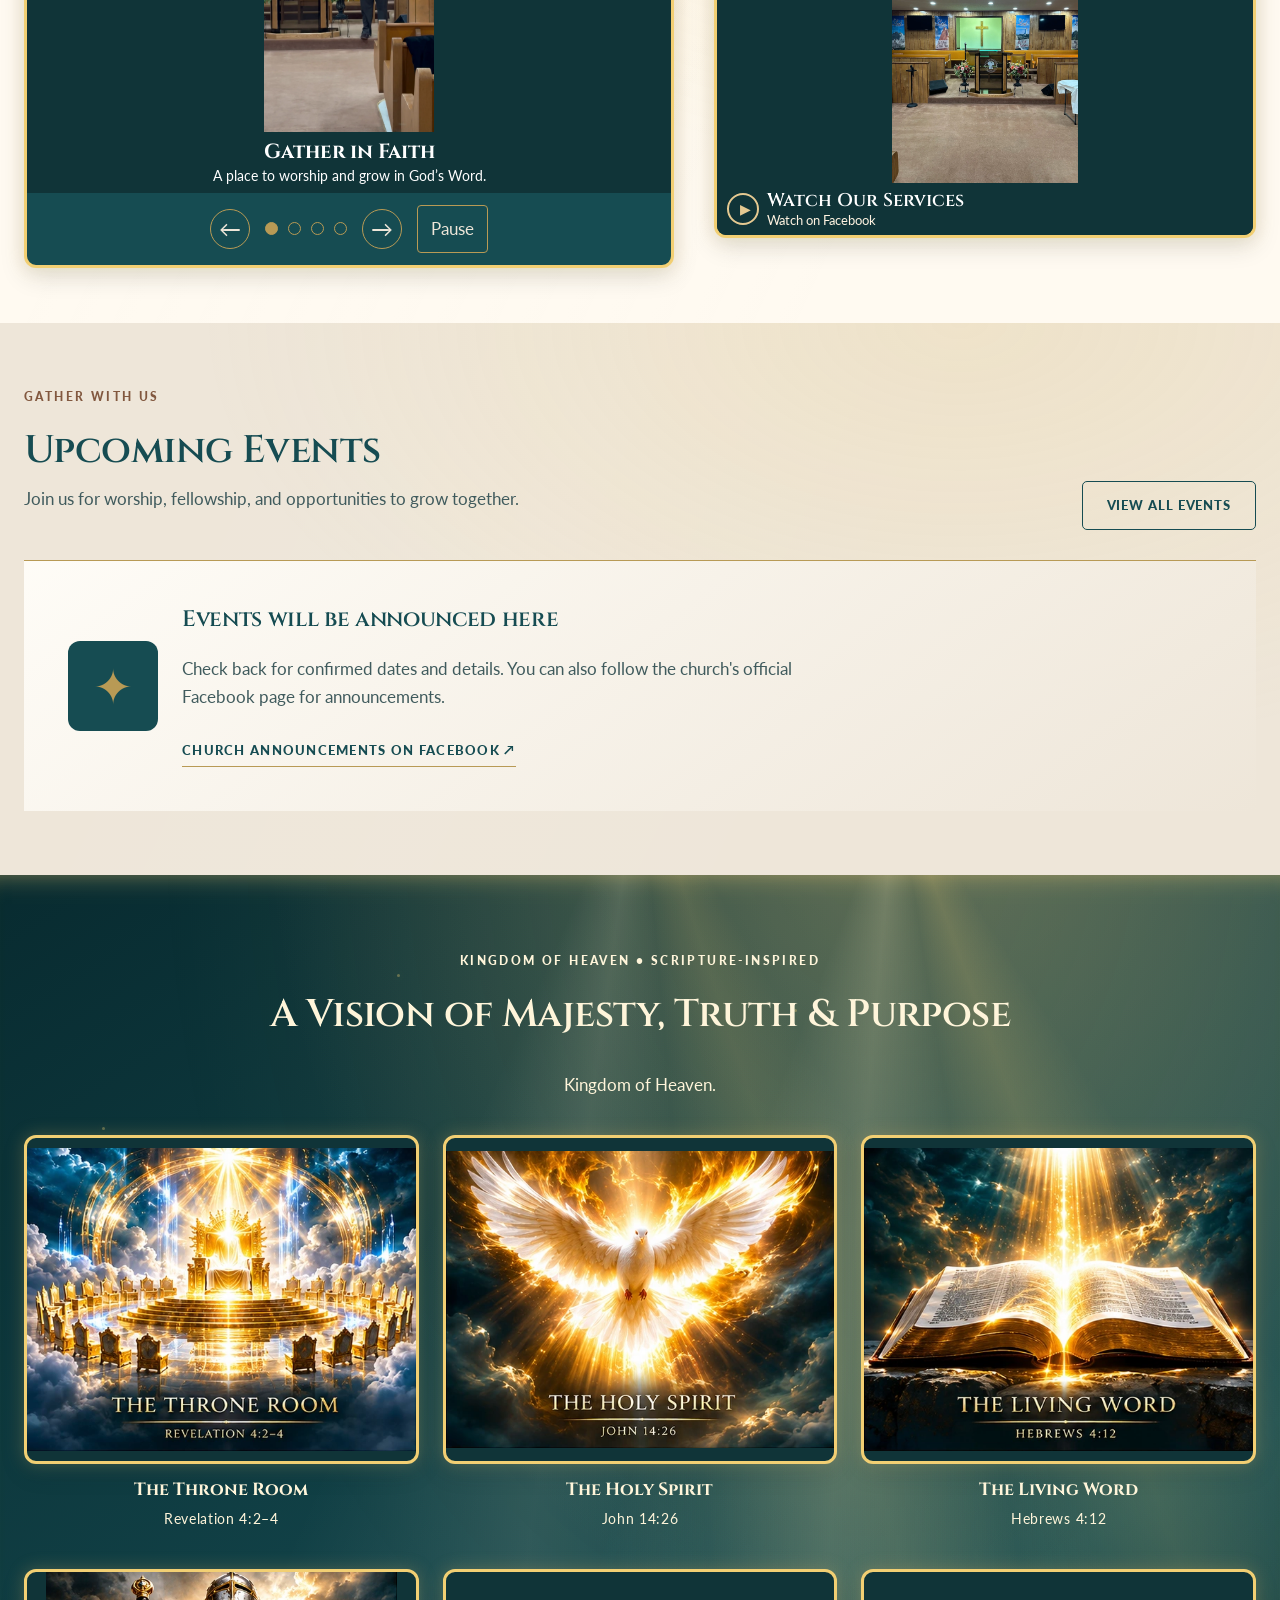
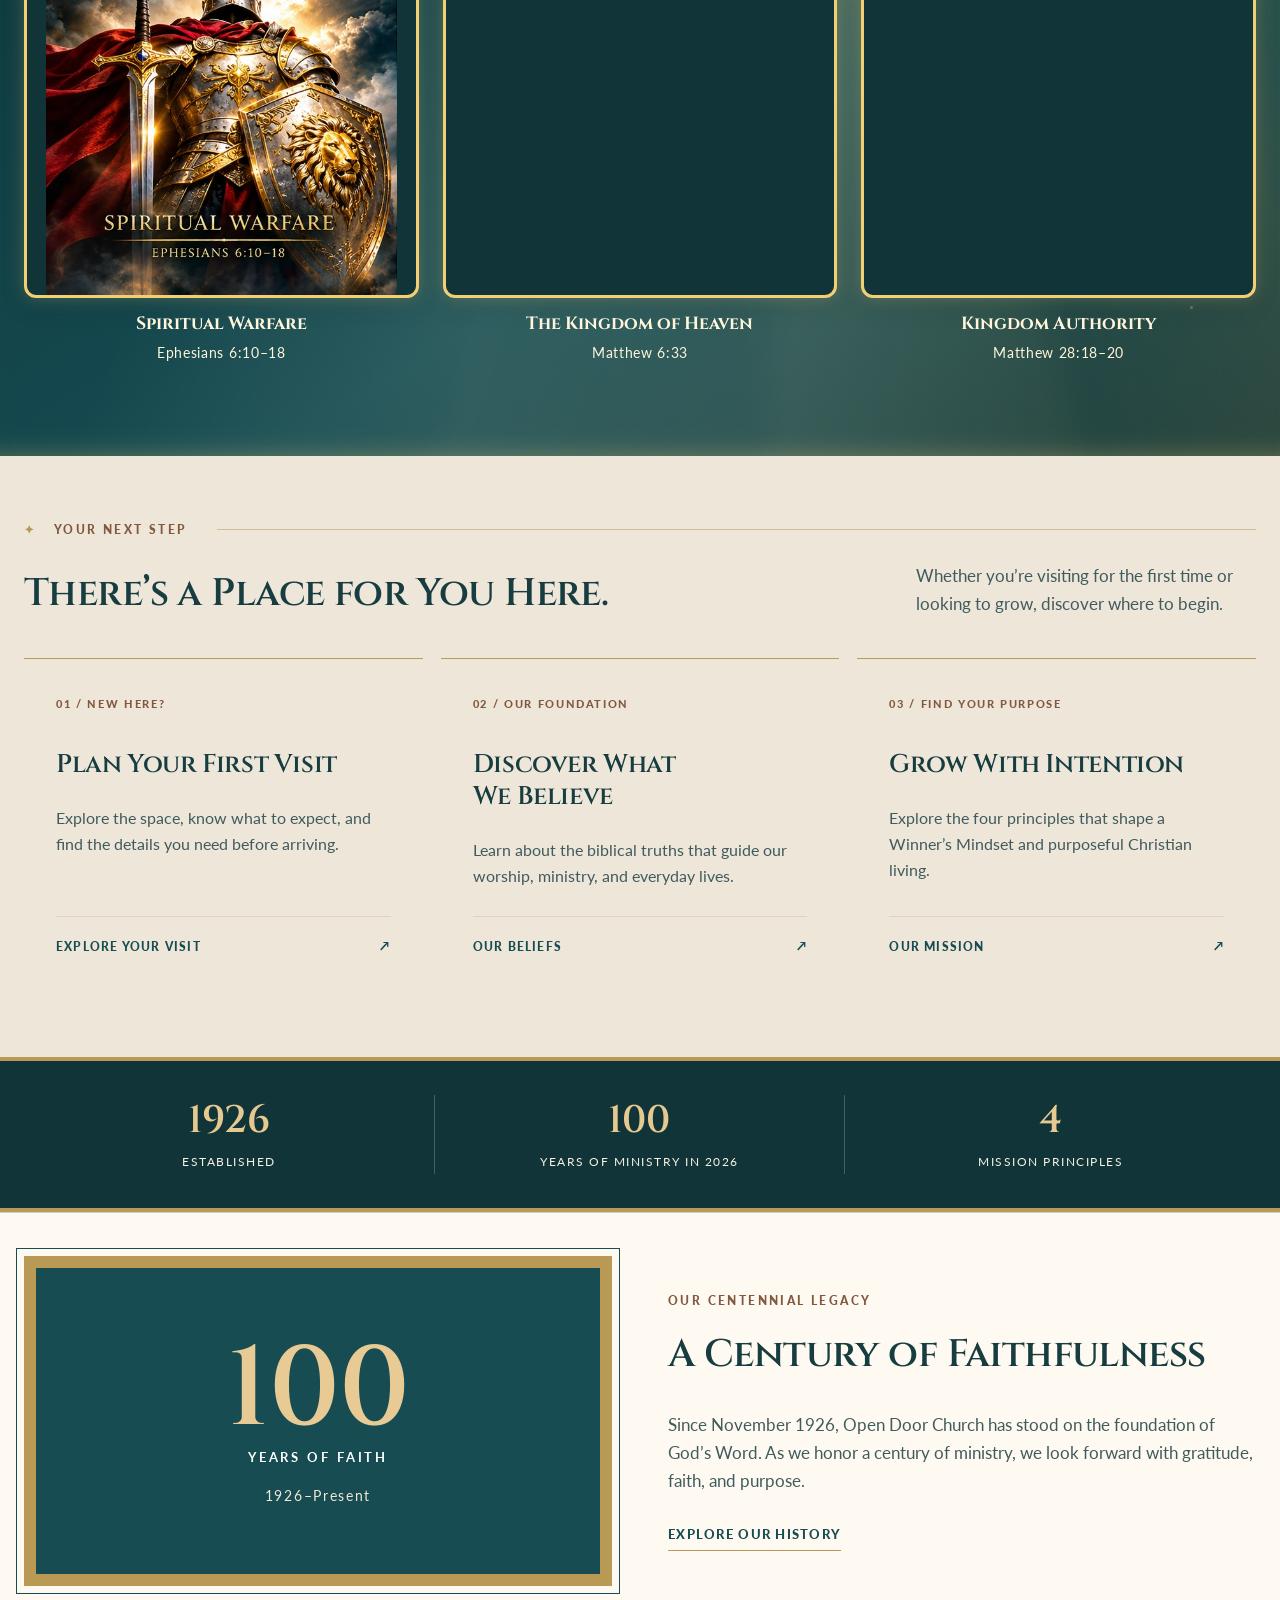
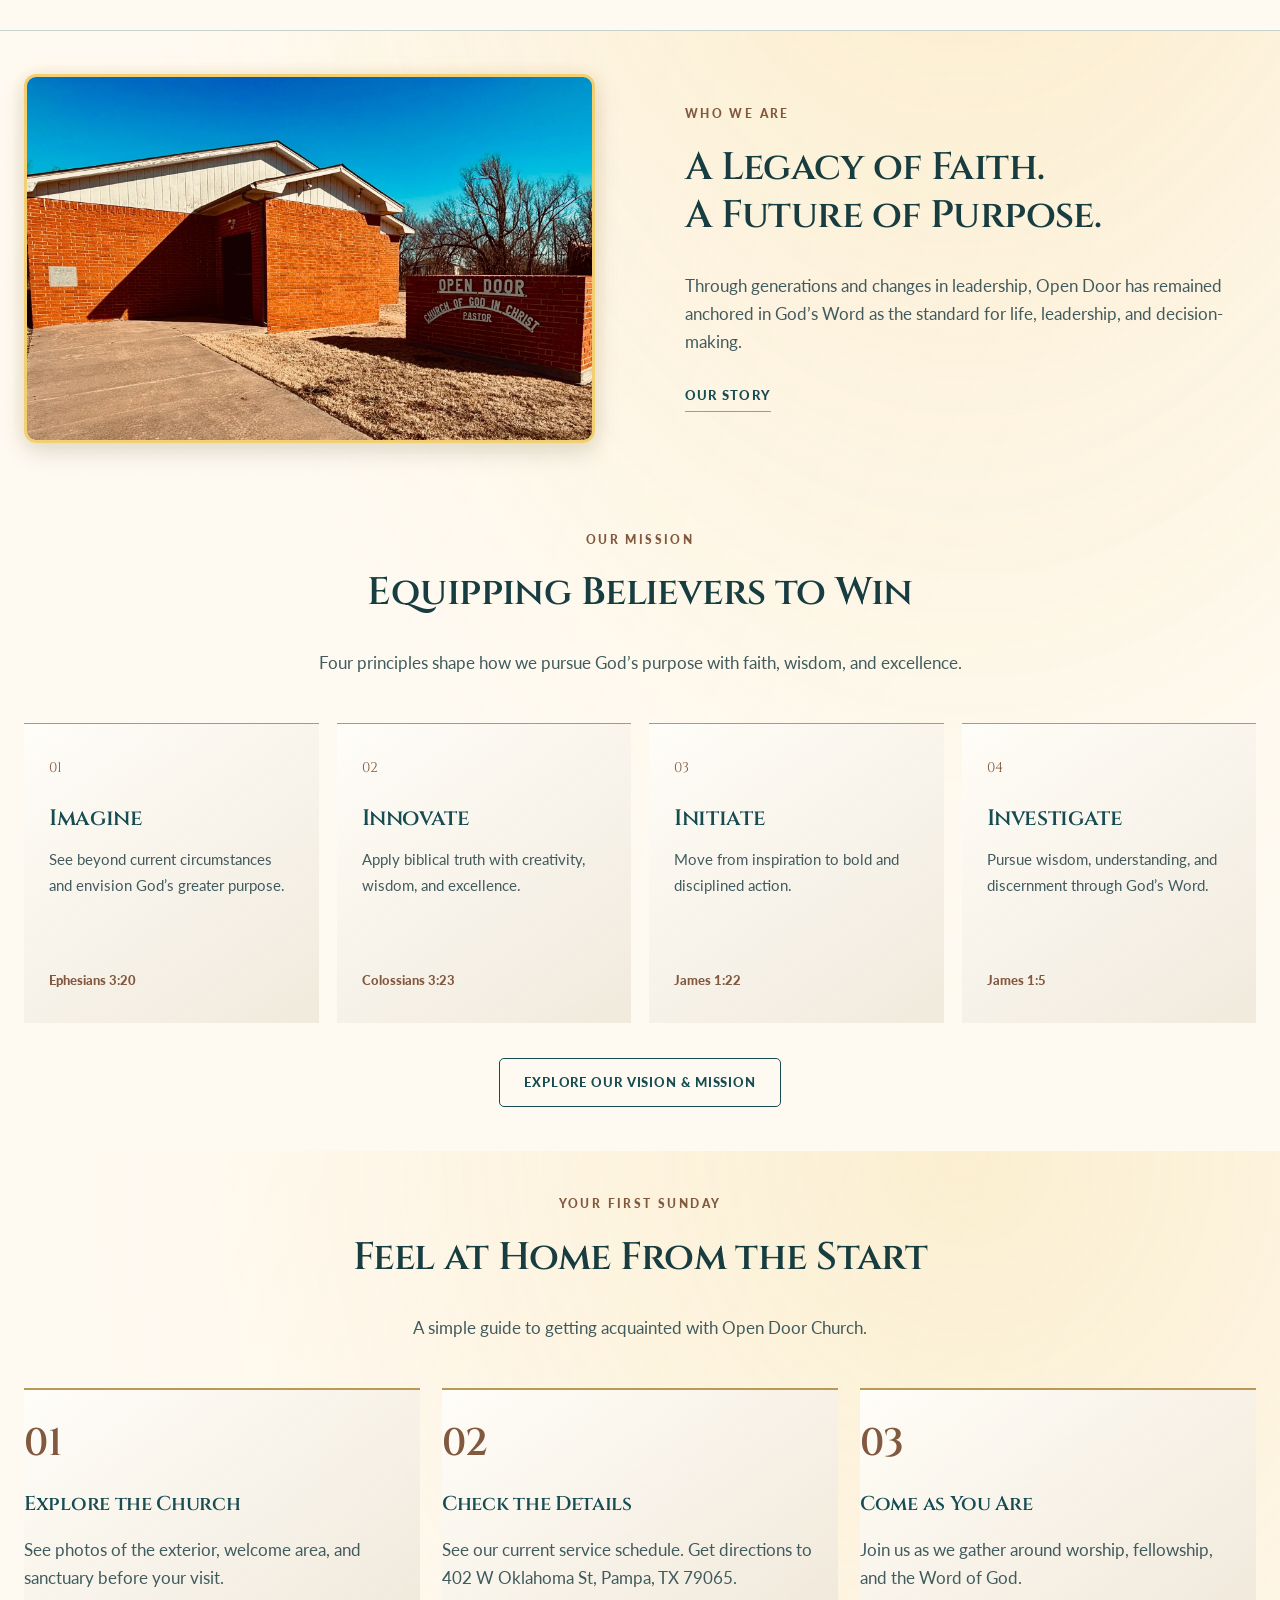
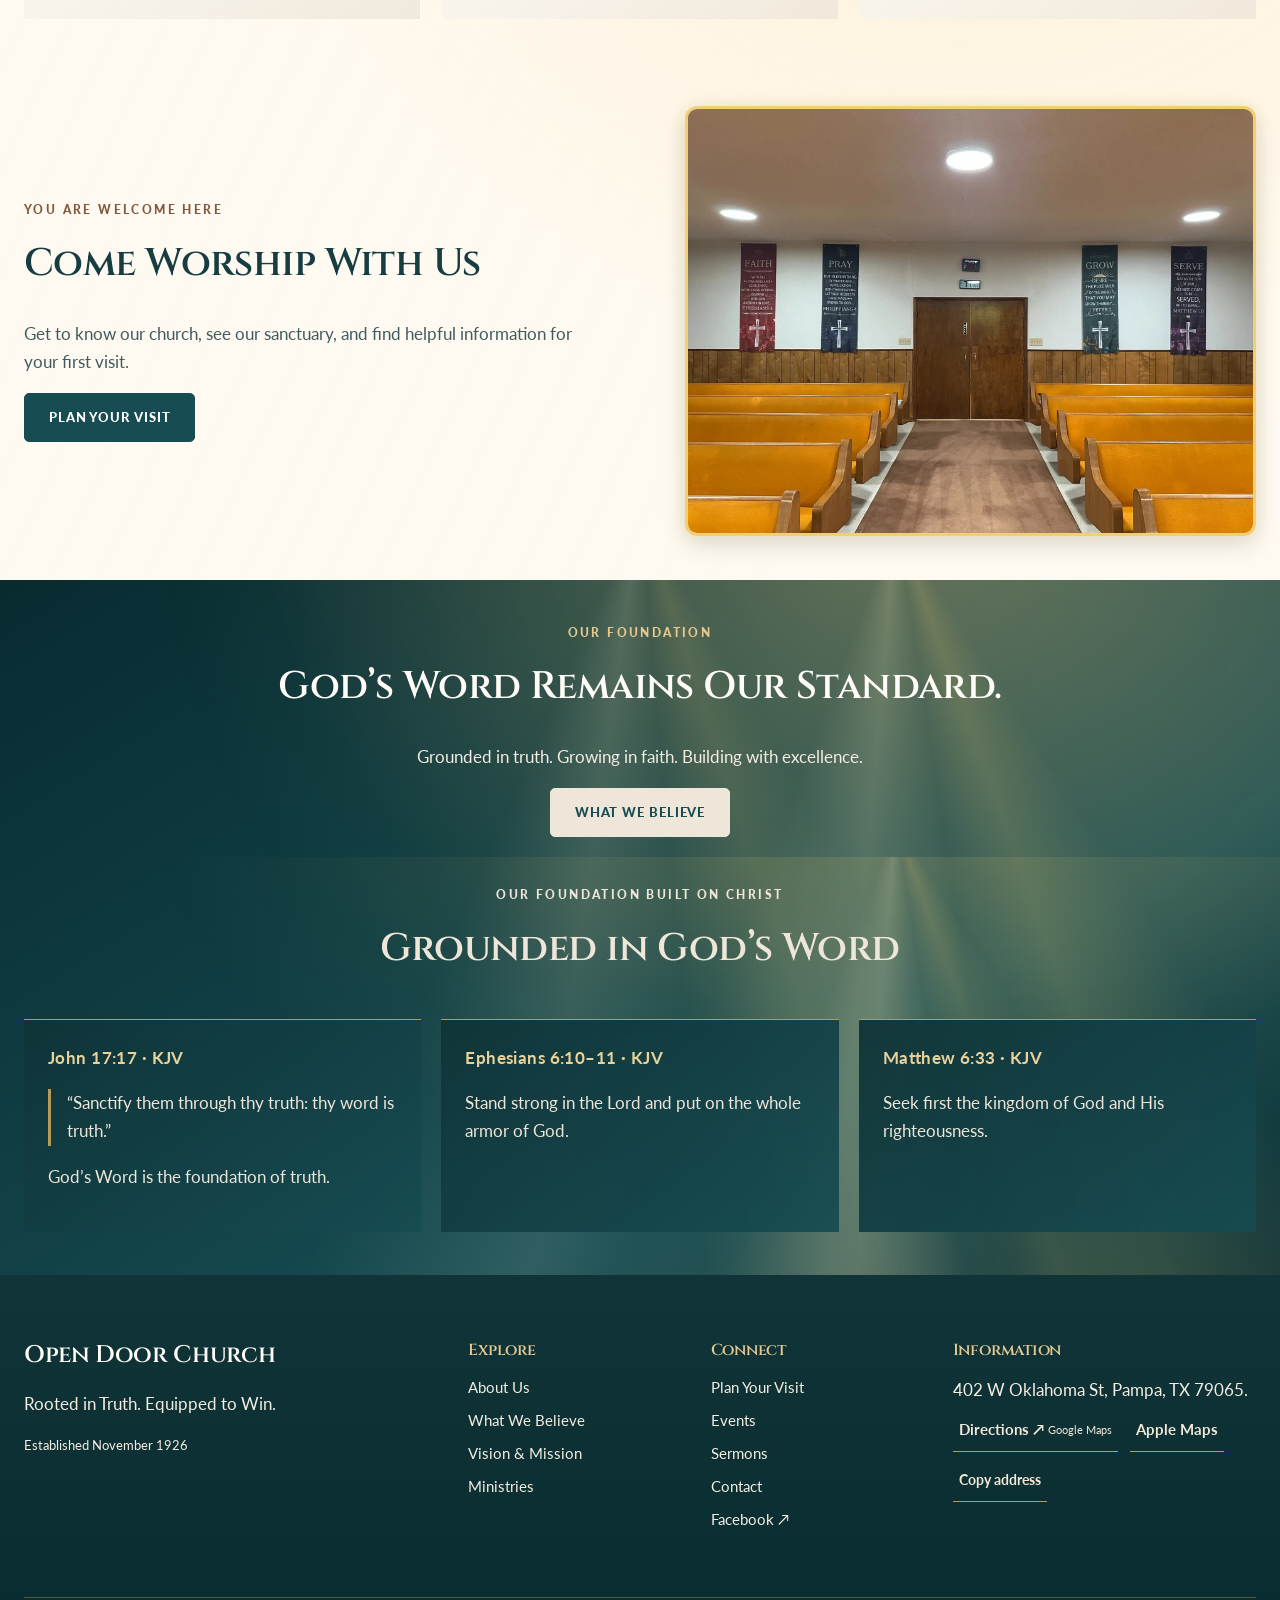
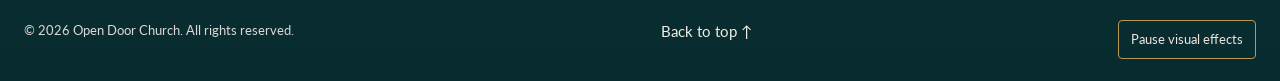
==== commit 4984caa9: "Last updated verzion for effects. Thos part has been completed. Now, I will go through one page at a" ====
--- a/index.html
+++ b/index.html
@@ -20,15 +20,17 @@
   <link crossorigin="" href="https://fonts.gstatic.com" rel="preconnect"/>
   <link href="https://fonts.googleapis.com/css2?family=Cinzel:wght@400;500;600;700&amp;family=Lato:wght@400;500;700;900&amp;display=swap" rel="stylesheet"/>
   <link href="assets/favicon.svg" rel="icon" type="image/svg+xml"/>
-  <link href="styles.css?v=937db1665e68" rel="stylesheet"/>
+  <link href="styles.css?v=3884e984c7e3" rel="stylesheet"/>
   <script type="application/ld+json">
    {"@context":"https://schema.org","@type":"Church","name":"Open Door Church","description":"Christian church established in November 1926.","foundingDate":"1926-11","address":{"@type":"PostalAddress","streetAddress":"402 W Oklahoma St","addressLocality":"Pampa","addressRegion":"TX","postalCode":"79065","addressCountry":"US"},"hasMap":"https://www.google.com/maps/search/?api=1&query=402%20W%20Oklahoma%20St%2C%20Pampa%2C%20TX%2079065","sameAs":["https://www.facebook.com/share/1DZhR4D1Pu/?mibextid=wwXIfr"]}
   </script>
   <script defer="" src="email-config.js">
   </script>
-  <script defer="" src="site-content.js?v=981c1496e5fc">
+  <script defer="" src="site-content.js?v=723fc3f5da2a">
   </script>
-  <script defer="" src="script.js?v=ab342602eea9">
+  <script defer="" src="script.js?v=5023ce1157df">
+  </script>
+  <script defer="" src="interactions.js?v=b1c00961bd3a">
   </script>
  </head>
  <body>
@@ -95,9 +97,6 @@
         Connect
        </summary>
        <div class="nav-dropdown">
-        <a class="" href="./visit/">
-         Plan Your Visit
-        </a>
         <a class="" href="./ministries/">
          Ministries
         </a>
@@ -108,6 +107,9 @@
       </details>
       <a class="" href="./sermons/">
        Sermons
+      </a>
+      <a class="" href="./visit/">
+       Plan Your Visit
       </a>
       <a class="" href="./contact/">
        Contact
@@ -205,169 +207,186 @@
       <p class="service-times-location">
        402 W Oklahoma St, Pampa, TX 79065
        <br/>
-       <a href="https://www.google.com/maps/search/?api=1&amp;query=402%20W%20Oklahoma%20St%2C%20Pampa%2C%20TX%2079065" rel="noopener noreferrer" target="_blank">
-        Get Directions ↗
-       </a>
+       <span class="direction-options">
+        <a class="direction-link" href="https://www.google.com/maps/dir/?api=1&amp;destination=402%20W%20Oklahoma%20St%2C%20Pampa%2C%20TX%2079065" rel="noopener noreferrer" target="_blank">
+         Get Directions ↗
+         <span class="direction-provider" data-added-map-copy="">
+          Google Maps
+         </span>
+        </a>
+        <a class="direction-link" data-added-map-copy="" href="https://maps.apple.com/directions?destination=402%20W%20Oklahoma%20St%2C%20Pampa%2C%20TX%2079065&amp;mode=driving" rel="noopener noreferrer" target="_blank">
+         Apple Maps
+        </a>
+        <button class="copy-address" data-added-map-copy="" hidden="" type="button">
+         Copy address
+        </button>
+        <span aria-live="polite" class="copy-status" data-added-map-copy="" role="status">
+        </span>
+       </span>
       </p>
       <a class="button button-outline" href="./visit/">
        Plan Your Visit
       </a>
      </div>
     </section>
-    <section aria-label="Explore Open Door" class="royal-quick-links container">
-     <a class="" href="./about/">
-      Our Story
-     </a>
-     <a class="" href="./beliefs/">
-      What We Believe
-     </a>
-     <a class="" href="./ministries/">
-      Our Ministries
-     </a>
-     <a class="" href="./events/">
-      Upcoming Events
-     </a>
-    </section>
-    <section aria-label="Quick links" class="welcome-strip">
-     <div class="container welcome-strip-inner">
-      <div>
-       <span class="welcome-strip-icon">
-        ✦
-       </span>
+    <div class="home-group home-welcome">
+     <section aria-label="Explore Open Door" class="royal-quick-links container">
+      <a class="" href="./about/">
+       Our Story
+      </a>
+      <a class="" href="./beliefs/">
+       What We Believe
+      </a>
+      <a class="" href="./ministries/">
+       Our Ministries
+      </a>
+      <a class="" href="./events/">
+       Upcoming Events
+      </a>
+     </section>
+     <section aria-label="Quick links" class="welcome-strip">
+      <div class="container welcome-strip-inner">
        <div>
-        <strong>
-         New to Open Door?
-        </strong>
-        <small>
-         Discover what to expect when you visit.
-        </small>
-       </div>
-      </div>
-      <a class="welcome-strip-link" href="./visit/">
-       Plan Your Visit ↗
-      </a>
-     </div>
-    </section>
-    <section aria-labelledby="showcase-title" class="section showcase-section">
-     <div class="container">
-      <div class="section-topline">
-       <p class="eyebrow">
-        Life at Open Door
-       </p>
-       <span class="fine-rule">
-       </span>
-      </div>
-      <div class="section-heading-row">
-       <h2 id="showcase-title">
-        Experience Our Church
-       </h2>
-       <p>
-        A glimpse of the people, spaces, and heritage of Open Door Church.
-       </p>
-      </div>
-      <div aria-label="Church photographs" aria-roledescription="carousel" class="church-slideshow">
-       <div class="slide-stage">
-        <figure aria-hidden="false" class="church-slide is-active">
-         <img alt="Church service at the pulpit" loading="eager" src="./assets/images/worship-hero.webp"/>
-         <figcaption>
-          <strong>
-           Gather in Faith
-          </strong>
-          <span>
-           A place to worship and grow in God’s Word.
-          </span>
-         </figcaption>
-        </figure>
-        <figure aria-hidden="true" class="church-slide">
-         <img alt="Open Door Church sanctuary" loading="lazy" src="./assets/images/sanctuary.webp"/>
-         <figcaption>
-          <strong>
-           A Place to Belong
-          </strong>
-          <span>
-           Discover a welcoming place for worship and fellowship.
-          </span>
-         </figcaption>
-        </figure>
-        <figure aria-hidden="true" class="church-slide">
-         <img alt="Exterior of Open Door Church" loading="lazy" src="./assets/images/church-exterior.webp"/>
-         <figcaption>
-          <strong>
-           100 Years of Faith
-          </strong>
-          <span>
-           Honoring our legacy since November 1926.
-          </span>
-         </figcaption>
-        </figure>
-        <figure aria-hidden="true" class="church-slide">
-         <img alt="Open Door Church pulpit and cross" loading="lazy" src="./assets/images/pulpit.webp"/>
-         <figcaption>
-          <strong>
-           Rooted in Truth
-          </strong>
-          <span>
-           God’s Word remains our foundation.
-          </span>
-         </figcaption>
-        </figure>
-       </div>
-       <div class="slide-toolbar">
-        <button aria-label="Previous photo" class="slide-arrow slide-prev" type="button">
-         ←
-        </button>
-        <div aria-label="Choose a photo" class="slide-dots">
-         <button aria-current="true" aria-label="Show photo 1" class="slide-dot is-active" data-slide="0" type="button">
+        <span class="welcome-strip-icon">
+         ✦
+        </span>
+        <div>
+         <strong>
+          New to Open Door?
+         </strong>
+         <small>
+          Discover what to expect when you visit.
+         </small>
+        </div>
+       </div>
+       <a class="welcome-strip-link" href="./visit/">
+        Plan Your Visit ↗
+       </a>
+      </div>
+     </section>
+    </div>
+    <div class="home-group home-media">
+     <section aria-labelledby="showcase-title" class="section showcase-section">
+      <div class="container">
+       <div class="section-topline">
+        <p class="eyebrow">
+         Life at Open Door
+        </p>
+        <span class="fine-rule">
+        </span>
+       </div>
+       <div class="section-heading-row">
+        <h2 id="showcase-title">
+         Experience Our Church
+        </h2>
+        <p>
+         A glimpse of the people, spaces, and heritage of Open Door Church.
+        </p>
+       </div>
+       <div aria-label="Church photographs" aria-roledescription="carousel" class="church-slideshow">
+        <div class="slide-stage">
+         <figure aria-hidden="false" class="church-slide is-active">
+          <img alt="Church service at the pulpit" loading="eager" src="./assets/images/worship-hero.webp"/>
+          <figcaption>
+           <strong>
+            Gather in Faith
+           </strong>
+           <span>
+            A place to worship and grow in God’s Word.
+           </span>
+          </figcaption>
+         </figure>
+         <figure aria-hidden="true" class="church-slide">
+          <img alt="Open Door Church sanctuary" loading="lazy" src="./assets/images/sanctuary.webp"/>
+          <figcaption>
+           <strong>
+            A Place to Belong
+           </strong>
+           <span>
+            Discover a welcoming place for worship and fellowship.
+           </span>
+          </figcaption>
+         </figure>
+         <figure aria-hidden="true" class="church-slide">
+          <img alt="Exterior of Open Door Church" loading="lazy" src="./assets/images/church-exterior.webp"/>
+          <figcaption>
+           <strong>
+            100 Years of Faith
+           </strong>
+           <span>
+            Honoring our legacy since November 1926.
+           </span>
+          </figcaption>
+         </figure>
+         <figure aria-hidden="true" class="church-slide">
+          <img alt="Open Door Church pulpit and cross" loading="lazy" src="./assets/images/pulpit.webp"/>
+          <figcaption>
+           <strong>
+            Rooted in Truth
+           </strong>
+           <span>
+            God’s Word remains our foundation.
+           </span>
+          </figcaption>
+         </figure>
+        </div>
+        <div class="slide-toolbar">
+         <button aria-label="Previous photo" class="slide-arrow slide-prev" type="button">
+          ←
          </button>
-         <button aria-current="false" aria-label="Show photo 2" class="slide-dot" data-slide="1" type="button">
+         <div aria-label="Choose a photo" class="slide-dots">
+          <button aria-current="true" aria-label="Show photo 1" class="slide-dot is-active" data-slide="0" type="button">
+          </button>
+          <button aria-current="false" aria-label="Show photo 2" class="slide-dot" data-slide="1" type="button">
+          </button>
+          <button aria-current="false" aria-label="Show photo 3" class="slide-dot" data-slide="2" type="button">
+          </button>
+          <button aria-current="false" aria-label="Show photo 4" class="slide-dot" data-slide="3" type="button">
+          </button>
+         </div>
+         <button aria-label="Next photo" class="slide-arrow slide-next" type="button">
+          →
          </button>
-         <button aria-current="false" aria-label="Show photo 3" class="slide-dot" data-slide="2" type="button">
-         </button>
-         <button aria-current="false" aria-label="Show photo 4" class="slide-dot" data-slide="3" type="button">
+         <button aria-label="Pause slideshow" class="slide-play" type="button">
+          Pause
          </button>
         </div>
-        <button aria-label="Next photo" class="slide-arrow slide-next" type="button">
-         →
-        </button>
-        <button aria-label="Pause slideshow" class="slide-play" type="button">
-         Pause
-        </button>
-       </div>
-      </div>
-     </div>
-    </section>
-    <section aria-labelledby="latest-title" class="section latest-message">
-     <div class="container latest-message-layout">
-      <div class="latest-message-copy">
-       <p class="eyebrow">
-        Worship beyond Sunday
-       </p>
-       <h2 id="latest-title">
-        The Word, Wherever You Are.
-       </h2>
-       <p>
-        Explore worship services and biblical teaching from Open Door Church. Watch services on our official Facebook page.
-       </p>
-       <a class="button button-primary" href="./sermons/">
-        Explore Sermons &amp; Media
+       </div>
+      </div>
+     </section>
+     <section aria-labelledby="latest-title" class="section latest-message">
+      <div class="container latest-message-layout">
+       <div class="latest-message-copy">
+        <p class="eyebrow">
+         Worship beyond Sunday
+        </p>
+        <h2 id="latest-title">
+         The Word, Wherever You Are.
+        </h2>
+        <p>
+         Explore worship services and biblical teaching from Open Door Church. Watch services on our official Facebook page.
+        </p>
+        <a class="button button-primary" href="./sermons/">
+         Explore Sermons &amp; Media
+        </a>
+       </div>
+       <a aria-label="Watch Open Door Church services on Facebook (opens in a new tab)" class="latest-message-art" href="https://www.facebook.com/share/1DZhR4D1Pu/?mibextid=wwXIfr" rel="noopener noreferrer" style="display: block; text-decoration: none;" target="_blank">
+        <img alt="Open Door Church pulpit and cross" loading="lazy" src="./assets/images/pulpit.webp"/>
+        <div class="latest-message-art-overlay">
+         <span aria-hidden="true" class="video-play-symbol">
+          ▶
+         </span>
+         <strong>
+          Watch Our Services
+         </strong>
+         <small>
+          Watch on Facebook
+         </small>
+        </div>
        </a>
       </div>
-      <a aria-label="Watch Open Door Church services on Facebook (opens in a new tab)" class="latest-message-art" href="https://www.facebook.com/share/1DZhR4D1Pu/?mibextid=wwXIfr" rel="noopener noreferrer" style="display: block; text-decoration: none;" target="_blank">
-       <img alt="Open Door Church pulpit and cross" loading="lazy" src="./assets/images/pulpit.webp"/>
-       <div class="latest-message-art-overlay">
-        <span aria-hidden="true" class="video-play-symbol">
-         ▶
-        </span>
-        <strong>
-         Watch Our Services
-        </strong>
-        <small>
-         Watch on Facebook
-        </small>
-       </div>
-      </a>
-     </div>
-    </section>
+     </section>
+    </div>
     <section aria-labelledby="upcoming-events-title" class="section upcoming-events-section">
      <div class="container">
       <div class="upcoming-events-header">
@@ -419,8 +438,8 @@
       </div>
       <div class="kingdom-art-grid">
        <figure class="kingdom-art-card reveal-on-scroll">
-        <a aria-label="Enlarge The Throne Room" class="art-expand" href="./assets/images/kingdom/set-1-throne-room.webp">
-         <img alt="Scripture-inspired artwork: The Throne Room" decoding="async" height="432" loading="lazy" src="./assets/images/kingdom/set-1-throne-room.webp" width="512"/>
+        <a aria-label="Enlarge The Throne Room" class="art-expand" href="./assets/images/kingdom/set-1-throne-room-display.webp">
+         <img alt="Scripture-inspired artwork: The Throne Room" decoding="async" height="429" loading="lazy" src="./assets/images/kingdom/set-1-throne-room-display.webp" width="551"/>
         </a>
         <figcaption>
          <strong>
@@ -432,8 +451,8 @@
         </figcaption>
        </figure>
        <figure class="kingdom-art-card reveal-on-scroll">
-        <a aria-label="Enlarge The Holy Spirit" class="art-expand" href="./assets/images/kingdom/set-1-holy-spirit.webp">
-         <img alt="Scripture-inspired artwork: The Holy Spirit" decoding="async" height="432" loading="lazy" src="./assets/images/kingdom/set-1-holy-spirit.webp" width="512"/>
+        <a aria-label="Enlarge The Holy Spirit" class="art-expand" href="./assets/images/kingdom/set-1-holy-spirit-display.webp">
+         <img alt="Scripture-inspired artwork: The Holy Spirit" decoding="async" height="429" loading="lazy" src="./assets/images/kingdom/set-1-holy-spirit-display.webp" width="562"/>
         </a>
         <figcaption>
          <strong>
@@ -445,8 +464,8 @@
         </figcaption>
        </figure>
        <figure class="kingdom-art-card reveal-on-scroll">
-        <a aria-label="Enlarge The Living Word" class="art-expand" href="./assets/images/kingdom/set-1-living-word.webp">
-         <img alt="Scripture-inspired artwork: The Living Word" decoding="async" height="432" loading="lazy" src="./assets/images/kingdom/set-1-living-word.webp" width="512"/>
+        <a aria-label="Enlarge The Living Word" class="art-expand" href="./assets/images/kingdom/set-1-living-word-display.webp">
+         <img alt="Scripture-inspired artwork: The Living Word" decoding="async" height="429" loading="lazy" src="./assets/images/kingdom/set-1-living-word-display.webp" width="549"/>
         </a>
         <figcaption>
          <strong>
@@ -458,8 +477,8 @@
         </figcaption>
        </figure>
        <figure class="kingdom-art-card reveal-on-scroll">
-        <a aria-label="Enlarge Spiritual Warfare" class="art-expand" href="./assets/images/kingdom/set-1-spiritual-warfare.webp">
-         <img alt="Scripture-inspired artwork: Spiritual Warfare" decoding="async" height="432" loading="lazy" src="./assets/images/kingdom/set-1-spiritual-warfare.webp" width="512"/>
+        <a aria-label="Enlarge Spiritual Warfare" class="art-expand" href="./assets/images/kingdom/set-1-spiritual-warfare-display.webp">
+         <img alt="Scripture-inspired artwork: Spiritual Warfare" decoding="async" height="507" loading="lazy" src="./assets/images/kingdom/set-1-spiritual-warfare-display.webp" width="551"/>
         </a>
         <figcaption>
          <strong>
@@ -471,8 +490,8 @@
         </figcaption>
        </figure>
        <figure class="kingdom-art-card reveal-on-scroll">
-        <a aria-label="Enlarge The Kingdom of Heaven" class="art-expand" href="./assets/images/kingdom/set-1-kingdom-gates.webp">
-         <img alt="Scripture-inspired artwork: The Kingdom of Heaven" decoding="async" height="432" loading="lazy" src="./assets/images/kingdom/set-1-kingdom-gates.webp" width="512"/>
+        <a aria-label="Enlarge The Kingdom of Heaven" class="art-expand" href="./assets/images/kingdom/set-1-kingdom-gates-display.webp">
+         <img alt="Scripture-inspired artwork: The Kingdom of Heaven" decoding="async" height="507" loading="lazy" src="./assets/images/kingdom/set-1-kingdom-gates-display.webp" width="562"/>
         </a>
         <figcaption>
          <strong>
@@ -484,8 +503,8 @@
         </figcaption>
        </figure>
        <figure class="kingdom-art-card reveal-on-scroll">
-        <a aria-label="Enlarge Kingdom Authority" class="art-expand" href="./assets/images/kingdom/set-1-kingdom-authority.webp">
-         <img alt="Scripture-inspired artwork: Kingdom Authority" decoding="async" height="432" loading="lazy" src="./assets/images/kingdom/set-1-kingdom-authority.webp" width="512"/>
+        <a aria-label="Enlarge Kingdom Authority" class="art-expand" href="./assets/images/kingdom/set-1-kingdom-authority-display.webp">
+         <img alt="Scripture-inspired artwork: Kingdom Authority" decoding="async" height="507" loading="lazy" src="./assets/images/kingdom/set-1-kingdom-authority-display.webp" width="549"/>
         </a>
         <figcaption>
          <strong>
@@ -571,286 +590,292 @@
       </div>
      </div>
     </section>
-    <section class="heritage-band">
-     <div class="container heritage-grid">
-      <div>
-       <strong>
-        1926
-       </strong>
-       <span>
-        Established
-       </span>
-      </div>
-      <div>
-       <strong>
-        100
-       </strong>
-       <span>
-        Years of ministry in 2026
-       </span>
-      </div>
-      <div>
-       <strong>
-        4
-       </strong>
-       <span>
-        Mission principles
-       </span>
-      </div>
-     </div>
-    </section>
-    <section aria-labelledby="centennial-heading" class="section anniversary-feature">
-     <div class="container anniversary-inner">
-      <div aria-label="Celebrating 100 years, 1926 to 2026" class="anniversary-emblem">
-       <strong>
-        100
-       </strong>
-       <span>
-        Years of Faith
-       </span>
-       <small>
-        1926–Present
-       </small>
-      </div>
-      <div>
+    <div class="home-group home-heritage">
+     <section class="heritage-band">
+      <div class="container heritage-grid">
+       <div>
+        <strong>
+         1926
+        </strong>
+        <span>
+         Established
+        </span>
+       </div>
+       <div>
+        <strong>
+         100
+        </strong>
+        <span>
+         Years of ministry in 2026
+        </span>
+       </div>
+       <div>
+        <strong>
+         4
+        </strong>
+        <span>
+         Mission principles
+        </span>
+       </div>
+      </div>
+     </section>
+     <section aria-labelledby="centennial-heading" class="section anniversary-feature">
+      <div class="container anniversary-inner">
+       <div aria-label="Celebrating 100 years, 1926 to 2026" class="anniversary-emblem">
+        <strong>
+         100
+        </strong>
+        <span>
+         Years of Faith
+        </span>
+        <small>
+         1926–Present
+        </small>
+       </div>
+       <div>
+        <p class="eyebrow">
+         Our centennial legacy
+        </p>
+        <h2 id="centennial-heading">
+         A Century of Faithfulness
+        </h2>
+        <p>
+         Since November 1926, Open Door Church has stood on the foundation of God’s Word. As we honor a century of ministry, we look forward with gratitude, faith, and purpose.
+        </p>
+        <a class="text-link" href="./about/">
+         Explore Our History
+        </a>
+       </div>
+      </div>
+     </section>
+     <section class="section container split-section">
+      <div class="section-photo">
+       <img alt="Exterior of Open Door Church with its brick sign" class="" decoding="async" loading="lazy" src="./assets/images/church-exterior.webp"/>
+      </div>
+      <div class="section-copy">
        <p class="eyebrow">
-        Our centennial legacy
-       </p>
-       <h2 id="centennial-heading">
-        A Century of Faithfulness
+        Who we are
+       </p>
+       <h2>
+        A Legacy of Faith.
+        <br/>
+        A Future of Purpose.
        </h2>
        <p>
-        Since November 1926, Open Door Church has stood on the foundation of God’s Word. As we honor a century of ministry, we look forward with gratitude, faith, and purpose.
+        Through generations and changes in leadership, Open Door has remained anchored in God’s Word as the standard for life, leadership, and decision-making.
        </p>
        <a class="text-link" href="./about/">
-        Explore Our History
+        Our Story
        </a>
       </div>
-     </div>
-    </section>
-    <section class="section container split-section">
-     <div class="section-photo">
-      <img alt="Exterior of Open Door Church with its brick sign" class="" decoding="async" loading="lazy" src="./assets/images/church-exterior.webp"/>
-     </div>
-     <div class="section-copy">
-      <p class="eyebrow">
-       Who we are
-      </p>
-      <h2>
-       A Legacy of Faith.
-       <br/>
-       A Future of Purpose.
-      </h2>
-      <p>
-       Through generations and changes in leadership, Open Door has remained anchored in God’s Word as the standard for life, leadership, and decision-making.
-      </p>
-      <a class="text-link" href="./about/">
-       Our Story
-      </a>
-     </div>
-    </section>
-    <section class="section section-muted">
-     <div class="container center-heading">
-      <p class="eyebrow">
-       Our mission
-      </p>
-      <h2>
-       Equipping Believers to Win
-      </h2>
-      <p>
-       Four principles shape how we pursue God’s purpose with faith, wisdom, and excellence.
-      </p>
-     </div>
-     <div class="container mission-grid">
-      <article class="mission-card">
-       <span class="card-number">
-        01
-       </span>
-       <h3>
-        Imagine
-       </h3>
+     </section>
+     <section class="section section-muted">
+      <div class="container center-heading">
+       <p class="eyebrow">
+        Our mission
+       </p>
+       <h2>
+        Equipping Believers to Win
+       </h2>
        <p>
-        See beyond current circumstances and envision God’s greater purpose.
-       </p>
-       <span class="verse">
-        Ephesians 3:20
-       </span>
-      </article>
-      <article class="mission-card">
-       <span class="card-number">
-        02
-       </span>
-       <h3>
-        Innovate
-       </h3>
+        Four principles shape how we pursue God’s purpose with faith, wisdom, and excellence.
+       </p>
+      </div>
+      <div class="container mission-grid">
+       <article class="mission-card">
+        <span class="card-number">
+         01
+        </span>
+        <h3>
+         Imagine
+        </h3>
+        <p>
+         See beyond current circumstances and envision God’s greater purpose.
+        </p>
+        <span class="verse">
+         Ephesians 3:20
+        </span>
+       </article>
+       <article class="mission-card">
+        <span class="card-number">
+         02
+        </span>
+        <h3>
+         Innovate
+        </h3>
+        <p>
+         Apply biblical truth with creativity, wisdom, and excellence.
+        </p>
+        <span class="verse">
+         Colossians 3:23
+        </span>
+       </article>
+       <article class="mission-card">
+        <span class="card-number">
+         03
+        </span>
+        <h3>
+         Initiate
+        </h3>
+        <p>
+         Move from inspiration to bold and disciplined action.
+        </p>
+        <span class="verse">
+         James 1:22
+        </span>
+       </article>
+       <article class="mission-card">
+        <span class="card-number">
+         04
+        </span>
+        <h3>
+         Investigate
+        </h3>
+        <p>
+         Pursue wisdom, understanding, and discernment through God’s Word.
+        </p>
+        <span class="verse">
+         James 1:5
+        </span>
+       </article>
+      </div>
+      <div class="center-action">
+       <a class="button button-outline" href="./vision/">
+        Explore Our Vision &amp; Mission
+       </a>
+      </div>
+     </section>
+    </div>
+    <div class="home-group home-visit">
+     <section aria-labelledby="visit-steps-title" class="section section-muted">
+      <div class="container center-heading">
+       <p class="eyebrow">
+        Your first Sunday
+       </p>
+       <h2 id="visit-steps-title">
+        Feel at Home From the Start
+       </h2>
        <p>
-        Apply biblical truth with creativity, wisdom, and excellence.
-       </p>
-       <span class="verse">
-        Colossians 3:23
-       </span>
-      </article>
-      <article class="mission-card">
-       <span class="card-number">
-        03
-       </span>
-       <h3>
-        Initiate
-       </h3>
+        A simple guide to getting acquainted with Open Door Church.
+       </p>
+      </div>
+      <div class="container visit-steps">
+       <article>
+        <span>
+         01
+        </span>
+        <h3>
+         Explore the Church
+        </h3>
+        <p>
+         See photos of the exterior, welcome area, and sanctuary before your visit.
+        </p>
+       </article>
+       <article>
+        <span>
+         02
+        </span>
+        <h3>
+         Check the Details
+        </h3>
+        <p>
+         See our current service schedule. Get directions to 402 W Oklahoma St, Pampa, TX 79065.
+        </p>
+       </article>
+       <article>
+        <span>
+         03
+        </span>
+        <h3>
+         Come as You Are
+        </h3>
+        <p>
+         Join us as we gather around worship, fellowship, and the Word of God.
+        </p>
+       </article>
+      </div>
+     </section>
+     <section class="section container split-section reverse">
+      <div class="section-photo">
+       <img alt="Open Door Church sanctuary with wooden pews and center aisle" class="" decoding="async" loading="lazy" src="./assets/images/sanctuary.webp"/>
+      </div>
+      <div class="section-copy">
+       <p class="eyebrow">
+        You are welcome here
+       </p>
+       <h2>
+        Come Worship With Us
+       </h2>
        <p>
-        Move from inspiration to bold and disciplined action.
-       </p>
-       <span class="verse">
-        James 1:22
-       </span>
-      </article>
-      <article class="mission-card">
-       <span class="card-number">
-        04
-       </span>
-       <h3>
-        Investigate
-       </h3>
+        Get to know our church, see our sanctuary, and find helpful information for your first visit.
+       </p>
+       <a class="button button-primary" href="./visit/">
+        Plan Your Visit
+       </a>
+      </div>
+     </section>
+    </div>
+    <div class="home-group home-foundation">
+     <section class="section statement-section">
+      <div class="container statement-inner">
+       <p class="eyebrow">
+        Our foundation
+       </p>
+       <h2>
+        God’s Word Remains Our Standard.
+       </h2>
        <p>
-        Pursue wisdom, understanding, and discernment through God’s Word.
-       </p>
-       <span class="verse">
-        James 1:5
-       </span>
-      </article>
-     </div>
-     <div class="center-action">
-      <a class="button button-outline" href="./vision/">
-       Explore Our Vision &amp; Mission
-      </a>
-     </div>
-    </section>
-    <section aria-labelledby="visit-steps-title" class="section section-muted">
-     <div class="container center-heading">
-      <p class="eyebrow">
-       Your first Sunday
-      </p>
-      <h2 id="visit-steps-title">
-       Feel at Home From the Start
-      </h2>
-      <p>
-       A simple guide to getting acquainted with Open Door Church.
-      </p>
-     </div>
-     <div class="container visit-steps">
-      <article>
-       <span>
-        01
-       </span>
-       <h3>
-        Explore the Church
-       </h3>
-       <p>
-        See photos of the exterior, welcome area, and sanctuary before your visit.
-       </p>
-      </article>
-      <article>
-       <span>
-        02
-       </span>
-       <h3>
-        Check the Details
-       </h3>
-       <p>
-        See our current service schedule. Directions to 402 W Oklahoma St, Pampa, TX 79065 are available on the Plan Your Visit page.
-       </p>
-      </article>
-      <article>
-       <span>
-        03
-       </span>
-       <h3>
-        Come as You Are
-       </h3>
-       <p>
-        Join us as we gather around worship, fellowship, and the Word of God.
-       </p>
-      </article>
-     </div>
-    </section>
-    <section class="section container split-section reverse">
-     <div class="section-photo">
-      <img alt="Open Door Church sanctuary with wooden pews and center aisle" class="" decoding="async" loading="lazy" src="./assets/images/sanctuary.webp"/>
-     </div>
-     <div class="section-copy">
-      <p class="eyebrow">
-       You are welcome here
-      </p>
-      <h2>
-       Come Worship With Us
-      </h2>
-      <p>
-       Get to know our church, see our sanctuary, and find helpful information for your first visit.
-      </p>
-      <a class="button button-primary" href="./visit/">
-       Plan Your Visit
-      </a>
-     </div>
-    </section>
-    <section class="section statement-section">
-     <div class="container statement-inner">
-      <p class="eyebrow">
-       Our foundation
-      </p>
-      <h2>
-       God’s Word Remains Our Standard.
-      </h2>
-      <p>
-       Grounded in truth. Growing in faith. Building with excellence.
-      </p>
-      <a class="button button-light" href="./beliefs/">
-       What We Believe
-      </a>
-     </div>
-    </section>
-    <section aria-labelledby="scripture-home-title" class="section scripture-foundation-section">
-     <div class="container">
-      <div class="center-heading">
-       <p class="eyebrow">
-        Our foundation built on Christ
-       </p>
-       <h2 id="scripture-home-title">
-        Grounded in God’s Word
-       </h2>
-      </div>
-      <div class="scripture-foundation-grid">
-       <article class="scripture-foundation-card">
-        <p class="scripture-reference">
-         John 17:17 · KJV
-        </p>
-        <blockquote>
+        Grounded in truth. Growing in faith. Building with excellence.
+       </p>
+       <a class="button button-light" href="./beliefs/">
+        What We Believe
+       </a>
+      </div>
+     </section>
+     <section aria-labelledby="scripture-home-title" class="section scripture-foundation-section">
+      <div class="container">
+       <div class="center-heading">
+        <p class="eyebrow">
+         Our foundation built on Christ
+        </p>
+        <h2 id="scripture-home-title">
+         Grounded in God’s Word
+        </h2>
+       </div>
+       <div class="scripture-foundation-grid">
+        <article class="scripture-foundation-card">
+         <p class="scripture-reference">
+          John 17:17 · KJV
+         </p>
+         <blockquote>
+          <p>
+           “Sanctify them through thy truth: thy word is truth.”
+          </p>
+         </blockquote>
          <p>
-          “Sanctify them through thy truth: thy word is truth.”
+          God’s Word is the foundation of truth.
          </p>
-        </blockquote>
-        <p>
-         God’s Word is the foundation of truth.
-        </p>
-       </article>
-       <article class="scripture-foundation-card">
-        <p class="scripture-reference">
-         Ephesians 6:10–11 · KJV
-        </p>
-        <p>
-         Stand strong in the Lord and put on the whole armor of God.
-        </p>
-       </article>
-       <article class="scripture-foundation-card">
-        <p class="scripture-reference">
-         Matthew 6:33 · KJV
-        </p>
-        <p>
-         Seek first the kingdom of God and His righteousness.
-        </p>
-       </article>
-      </div>
-     </div>
-    </section>
+        </article>
+        <article class="scripture-foundation-card">
+         <p class="scripture-reference">
+          Ephesians 6:10–11 · KJV
+         </p>
+         <p>
+          Stand strong in the Lord and put on the whole armor of God.
+         </p>
+        </article>
+        <article class="scripture-foundation-card">
+         <p class="scripture-reference">
+          Matthew 6:33 · KJV
+         </p>
+         <p>
+          Seek first the kingdom of God and His righteousness.
+         </p>
+        </article>
+       </div>
+      </div>
+     </section>
+    </div>
    </main>
    <footer class="site-footer">
     <div class="container footer-grid">
@@ -908,9 +933,22 @@
       </h3>
       <p>
        402 W Oklahoma St, Pampa, TX 79065.
-       <a href="https://www.google.com/maps/search/?api=1&amp;query=402%20W%20Oklahoma%20St%2C%20Pampa%2C%20TX%2079065" rel="noopener noreferrer" target="_blank">
-        Directions ↗
-       </a>
+       <span class="direction-options">
+        <a class="direction-link" href="https://www.google.com/maps/dir/?api=1&amp;destination=402%20W%20Oklahoma%20St%2C%20Pampa%2C%20TX%2079065" rel="noopener noreferrer" target="_blank">
+         Directions ↗
+         <span class="direction-provider" data-added-map-copy="">
+          Google Maps
+         </span>
+        </a>
+        <a class="direction-link" data-added-map-copy="" href="https://maps.apple.com/directions?destination=402%20W%20Oklahoma%20St%2C%20Pampa%2C%20TX%2079065&amp;mode=driving" rel="noopener noreferrer" target="_blank">
+         Apple Maps
+        </a>
+        <button class="copy-address" data-added-map-copy="" hidden="" type="button">
+         Copy address
+        </button>
+        <span aria-live="polite" class="copy-status" data-added-map-copy="" role="status">
+        </span>
+       </span>
       </p>
      </div>
     </div>
--- a/styles.css
+++ b/styles.css
@@ -258,7 +258,7 @@
 }
 .hero-image {
   height: 100%;
-  object-fit: cover;
+  object-fit: contain;
   object-position: 50% 28%;
 }
 .image-caption {
@@ -316,7 +316,7 @@
 }
 .section-photo img {
   height: 460px;
-  object-fit: cover;
+  object-fit: contain;
 }
 .section-copy p {
   max-width: 550px;
@@ -470,7 +470,7 @@
 }
 .photo-grid img {
   height: 280px;
-  object-fit: cover;
+  object-fit: contain;
 }
 .photo-grid figcaption {
   padding: 13px 15px;
@@ -1196,7 +1196,7 @@
 .church-slide img {
   width: 100%;
   height: 100%;
-  object-fit: cover;
+  object-fit: contain;
   object-position: center 25%;
   display: block;
 }
@@ -1261,96 +1261,13 @@
 .slide-dot.is-active {
   background: #b89a55;
 }
-.church-slideshow button:focus-visible,
-.service-filters input:focus-visible,
-.service-filters select:focus-visible {
+.church-slideshow button:focus-visible {
   outline: 3px solid #b89a55;
   outline-offset: 3px;
-}
-/* Service recording archive */
-.service-filters {
-  display: flex;
-  align-items: center;
-  flex-wrap: wrap;
-  gap: 12px;
-  margin: 26px 0;
-}
-.service-filters label {
-  font-weight: 700;
-}
-.service-filters input,
-.service-filters select {
-  padding: 12px 14px;
-  border: 1px solid #8caaa8;
-  border-radius: 5px;
-  background: white;
-  color: #164c52;
-  font: inherit;
-}
-.service-filters input {
-  flex: 1 1 230px;
-}
-.service-grid {
-  display: grid;
-  grid-template-columns: repeat(3, minmax(0, 1fr));
-  gap: 24px;
-}
-.service-card {
-  border: 1px solid #d7c9b6;
-  background: #fff;
-  border-radius: 9px;
-  overflow: hidden;
-}
-.service-card-art {
-  min-height: 160px;
-  background: linear-gradient(135deg, #164c52, #478487);
-  color: #eee6d9;
-  display: flex;
-  align-items: center;
-  justify-content: center;
-  flex-direction: column;
-  gap: 10px;
-}
-.service-card-art span:first-child {
-  font-size: 32px;
-}
-.service-card-body {
-  padding: 24px;
-}
-.service-card-body h3 {
-  margin: 10px 0;
-}
-.service-card-body .button {
-  margin-top: 15px;
-  display: inline-flex;
-}
-.service-date {
-  color: #82583f;
-  font-size: 14px;
-}
-.service-empty {
-  grid-column: 1/-1;
-  padding: 42px 24px;
-  text-align: center;
-  border: 1px dashed #b89a55;
-  border-radius: 9px;
-  background: #f8f5ee;
-}
-.media-notice {
-  margin-top: 40px;
-  padding: 24px;
-  background: #eee6d9;
-  border-left: 4px solid #b89a55;
-}
-.media-notice code {
-  overflow-wrap: anywhere;
 }
 @media (max-width: 760px) {
   .slide-stage {
     aspect-ratio: 4/3;
-  }
-  .service-grid {
-    grid-template-columns: 1fr;
   }
   .slide-toolbar {
     gap: 9px;
@@ -1537,7 +1454,7 @@
 .latest-message-art img {
   width: 100%;
   height: 440px;
-  object-fit: cover;
+  object-fit: contain;
 }
 .latest-message-art-overlay {
   position: absolute;
@@ -1852,7 +1769,7 @@
 .kingdom-art-card img {
   width: 100%;
   aspect-ratio: 1.2;
-  object-fit: cover;
+  object-fit: contain;
   transition: transform 700ms ease;
 }
 
@@ -2468,266 +2385,1117 @@
   }
 }
 
+
+
+
+
 /* BEGIN PORTABLE KINGDOM ARTWORK */
 .kingdom-page-art {
+    display: grid;
+    grid-template-columns: repeat(auto-fit, minmax(min(100%, 220px), 1fr));
+    gap: clamp(12px, 2vw, 24px);
+    margin: 24px 0 36px;
+}
+.kingdom-page-art-frame {
+    position: relative;
+    isolation: isolate;
+    overflow: hidden;
+    border: 1px solid #b89a55;
+    border-radius: 12px;
+    background: #164c52;
+    box-shadow: 0 12px 28px rgba(22, 76, 82, 0.15);
+}
+.kingdom-page-art-frame img {
+    display: block;
+    width: 100%;
+    height: auto;
+    object-fit: contain;
+}
+.kingdom-page-art-frame { margin: 0 auto; width: 100%; max-width: 820px; }
+.kingdom-page-art-frame figcaption {
+    padding: 20px;
+    background: #103438;
+    color: #eee6d9;
+    text-align: center;
+}
+.kingdom-page-art-frame strong { display: block; font-family: Cinzel, serif; font-size: clamp(1.2rem, 3vw, 1.8rem); }
+.kingdom-page-art-frame small { display: block; color: #e6ca85; font-size: 1rem; }
+.kingdom-art-card img { height: auto; aspect-ratio: auto; object-fit: contain; transform: none !important; }
+/* END PORTABLE KINGDOM ARTWORK */
+
+/* Modern Royal 2.0: compact navigation and visitor-first homepage. */
+.nav-group { position: relative; color: #fffaf1; }
+.nav-group summary { cursor: pointer; padding: 12px 6px; font-weight: 700; font-size: .9rem; }
+.nav-group summary.active { color: #e6ca85; text-decoration: underline; text-underline-offset: 5px; }
+.nav-dropdown { position: absolute; top: 100%; left: 0; min-width: 190px; background: #164c52; border: 1px solid #b89a55; border-radius: 8px; padding: 8px; z-index: 30; box-shadow: 0 12px 24px #0004; }
+.nav-dropdown a { display: block; padding: 12px; }
+.site-header .primary-nav .nav-giving { background: #b89a55; color: #103438; padding: 10px 20px; border-radius: 5px; }
+.primary-nav > a { font-size: .9rem; }
+.cinematic-hero { min-height: clamp(470px, 65vh, 690px); }
+.cinematic-hero-content { padding-block: 75px 95px; }
+.cinematic-hero h1 { font-size: clamp(2.8rem, 5vw, 5.4rem); max-width: 720px; }
+.cinematic-hero-photo { background-size: cover; background-position: center; }
+.cinematic-hero-shade { background: linear-gradient(90deg, #082b30f5 0%, #082b30e0 38%, #082b3050 75%, #082b3020 100%); }
+.cinematic-hero + .service-times-section { background: #164c52; color: #eee6d9; padding-block: 28px; border-block: 1px solid #b89a55; }
+.cinematic-hero + .service-times-section > .container { display: grid; grid-template-columns: 1fr 2fr 1fr; align-items: center; gap: 20px; }
+.cinematic-hero + .service-times-section .service-times-heading { margin: 0; }
+.cinematic-hero + .service-times-section h2, .cinematic-hero + .service-times-section .eyebrow { color: #eee6d9; }
+.cinematic-hero + .service-times-section .service-times-grid { grid-template-columns: repeat(2,minmax(0,1fr)); margin: 0; gap: 12px; }
+.cinematic-hero + .service-times-section .service-time-card { padding: 16px; background: #103438; box-shadow: none; }
+.cinematic-hero + .service-times-section .service-time-card h3, .cinematic-hero + .service-times-section .service-time-value, .cinematic-hero + .service-times-section .service-time-day { color: #eee6d9; }
+.cinematic-hero + .service-times-section .service-times-location { margin: 0; }
+.cinematic-hero + .service-times-section a { color: #f0d69a; }
+.cinematic-hero + .service-times-section .button { grid-column: 1 / -1; justify-self: center; border-color: #b89a55; }
+.royal-quick-links { display: grid; grid-template-columns: repeat(4,minmax(0,1fr)); padding-block: 22px; gap: 12px; }
+.royal-quick-links a { text-align: center; padding: 16px 8px; border: 1px solid #b89a55; border-radius: 6px; color: #164c52; font-family: Cinzel, serif; font-weight: 700; }
+.royal-quick-links a:hover { background: #eee6d9; }
+.kingdom-heading { margin-inline: auto; text-align: center; }
+.art-expand { display: block; cursor: zoom-in; }
+.art-expand img { display: block; }
+.royal-art-dialog { width: min(92vw, 850px); max-height: 92vh; overflow: auto; background: #103438; color: #eee6d9; border: 2px solid #b89a55; border-radius: 12px; padding: 16px; text-align: center; margin: auto; }
+.royal-art-dialog::backdrop { background: #071c20e8; }
+.royal-art-dialog img { display: block; max-width: 100%; max-height: 66vh; width: auto; height: auto; margin: 12px auto; object-fit: contain; }
+.royal-art-dialog h2 { color: #eee6d9; font-size: clamp(1.2rem, 3vw, 2rem); }
+.royal-art-dialog p { color: #e6ca85; }
+.art-close { background: #b89a55; color: #103438; border: 0; border-radius: 4px; padding: 10px 18px; cursor: pointer; }
+@media (max-width: 1100px) {
+  .primary-nav.open { grid-template-columns: 1fr; }
+  .nav-dropdown { position: static; box-shadow: none; margin: 4px 0; }
+  .nav-group summary { padding: 12px; }
+  .cinematic-hero + .service-times-section > .container { grid-template-columns: 1fr; }
+}
+@media (max-width: 760px) {
+  .cinematic-hero { min-height: auto; }
+  .cinematic-hero-content { padding-block: 65px 85px; }
+  .cinematic-hero-shade { background: #082b30c9; }
+  .royal-quick-links { grid-template-columns: repeat(2,minmax(0,1fr)); }
+}
+@media (max-width: 400px) {
+  .cinematic-hero + .service-times-section .service-times-grid { grid-template-columns: 1fr; }
+}
+
+
+/* Modern Royal 2.1 — spacing, shared directions, and compact content groups. */
+:root {
+  --section-space: clamp(36px, 5.5vw, 76px);
+}
+body {
+  font-size: clamp(16px, 1.15vw, 17px);
+  line-height: 1.65;
+}
+h1, h2, h3 {
+  letter-spacing: -0.015em;
+  text-wrap: balance;
+}
+.section {
+  padding-block: var(--section-space);
+}
+.page-intro {
+  padding-block: clamp(36px, 5vw, 68px);
+}
+.home-group > .section {
+  padding-block: clamp(25px, 3.4vw, 48px);
+}
+.home-welcome {
+  background: var(--surface);
+}
+.home-media {
+  background: var(--page);
+}
+.home-media > .section {
+  background: transparent;
+}
+.home-heritage {
+  background: var(--surface);
+}
+.home-heritage > .anniversary-feature {
+  background: var(--surface);
+}
+.home-heritage > .section-muted,
+.home-visit > .section-muted {
+  background: transparent;
+}
+.home-visit {
+  background: var(--muted);
+}
+.home-foundation {
+  background: var(--deep-teal);
+}
+.home-foundation .statement-section {
+  padding-bottom: 20px;
+}
+.home-foundation .scripture-foundation-section {
+  padding-top: 28px;
+}
+.home-group .section-photo img {
+  height: clamp(250px, 33vw, 400px);
+}
+/* Provider choices are ordinary links; copy is progressively enhanced. */
+.direction-options {
+  display: inline-flex;
+  flex-wrap: wrap;
+  align-items: center;
+  justify-content: flex-start;
+  gap: 6px 12px;
+  vertical-align: middle;
+  max-width: 100%;
+  margin-block: 4px;
+  font-size: 0.9rem;
+  line-height: 1.4;
+  color: inherit;
+}
+.direction-options .direction-link,
+.direction-options .copy-address {
+  display: inline-flex;
+  flex-wrap: wrap;
+  align-items: center;
+  gap: 4px;
+  min-height: 44px;
+  padding: 7px 10px;
+  margin: 0;
+  border: 1px solid currentColor;
+  border-radius: 6px;
+  color: inherit;
+  background: transparent;
+  font: inherit;
+  font-weight: 700;
+  text-decoration: none;
+  overflow-wrap: anywhere;
+  cursor: pointer;
+}
+.direction-options .copy-address[hidden] {
+  display: none;
+}
+.direction-options .direction-link:hover,
+.direction-options .copy-address:hover {
+  text-decoration: underline;
+  text-underline-offset: 3px;
+}
+.direction-options .direction-provider {
+  font-size: 0.78em;
+  font-weight: 400;
+}
+.direction-options .copy-status:not(:empty) {
+  flex-basis: 100%;
+  font-size: 0.82rem;
+  font-weight: 700;
+}
+.direction-options .copy-status:empty {
+  display: none;
+}
+.service-times-location .direction-options {
+  justify-content: center;
+}
+.cinematic-hero + .service-times-section p,
+.cinematic-hero + .service-times-section .direction-options {
+  color: #eee6d9;
+}
+.cinematic-hero + .service-times-section > .container {
+  grid-template-columns: minmax(0, 1fr) minmax(0, 1.65fr) minmax(0, 1.35fr);
+}
+.site-footer .direction-options .direction-link,
+.site-footer .direction-options .copy-address {
+  display: inline-flex;
+  margin: 0;
+  color: #f2e8d6;
+}
+.site-header :focus-visible,
+.site-footer :focus-visible,
+.cinematic-hero + .service-times-section :focus-visible {
+  outline-color: #f2d9a8;
+}
+.nav-group summary,
+.primary-nav > a {
+  min-height: 44px;
+  display: flex;
+  align-items: center;
+}
+.nav-group summary::after {
+  content: "";
+  width: 7px;
+  height: 7px;
+  border-right: 1px solid currentColor;
+  border-bottom: 1px solid currentColor;
+  transform: rotate(45deg);
+  margin-left: 8px;
+}
+.nav-group[open] summary::after {
+  transform: rotate(225deg);
+}
+.nav-group summary::-webkit-details-marker {
+  display: none;
+}
+.primary-nav > a[href$="/visit/"] {
+  color: #f0d69a;
+  font-weight: 800;
+}
+@media (max-width: 1100px) {
+  .cinematic-hero + .service-times-section > .container {
+    grid-template-columns: minmax(0, 1fr);
+  }
+  .primary-nav.open {
+    max-height: 75vh;
+    max-height: 75dvh;
+    gap: 2px;
+    padding: 12px 20px 18px;
+  }
+  .nav-group summary,
+  .primary-nav > a {
+    padding: 10px 12px;
+  }
+  .nav-dropdown {
+    border: 0;
+    border-left: 2px solid var(--antique-brass);
+    border-radius: 0;
+    padding: 0 0 0 10px;
+  }
+  html:not(.navigation-ready) .primary-nav {
+    position: static;
+    display: flex;
+    flex-wrap: wrap;
+    max-height: none;
+    padding: 8px;
+  }
+  html:not(.navigation-ready) .header-inner {
+    flex-wrap: wrap;
+  }
+  html:not(.navigation-ready) .menu-toggle {
+    display: none;
+  }
+}
+@media (max-width: 600px) {
+  .container {
+    width: min(calc(100% - 32px), var(--container));
+  }
+  .cinematic-hero-content {
+    padding-block: 48px 72px;
+  }
+  .cinematic-hero h1 {
+    font-size: clamp(2.1rem, 9vw, 3.5rem);
+  }
+  .home-group .section-photo img {
+    height: auto;
+  }
+  .service-times-grid {
+    grid-template-columns: minmax(0, 1fr);
+  }
+  .direction-options .direction-link,
+  .direction-options .copy-address {
+    min-height: 44px;
+  }
+}
+
+
+/* Modern Royal 3.0 — Kingdom Presence: shared design and Bold Royal frames. */
+:root {
+  --container: 1240px;
+  --surface: #fffaf1;
+  --page: #eee6d9;
+  --section-space: clamp(40px,5vw,76px);
+  --radius: 5px;
+}
+body {
+  background: var(--surface);
+  font-size: 17px;
+  line-height: 1.65;
+}
+.site-header {
+  background: rgba(12,45,49,.96);
+  border-bottom: 1px solid #b89a5555;
+  backdrop-filter: blur(16px);
+}
+.header-inner {
+  min-height: 76px;
+}
+.site-header .brand-name,.site-header .primary-nav a {
+  color: #fffaf1;
+}
+.site-header .brand-mark,.site-header .brand-name small {
+  color: #e5c991;
+}
+.site-header .primary-nav a.active {
+  border-color: #b89a55;
+}
+.primary-nav {
+  gap: 20px;
+}
+.cinematic-hero {
+  background: #103438;
+  min-height: 560px;
   display: grid;
-  grid-template-columns: repeat(auto-fit, minmax(min(100%, 220px), 1fr));
-  gap: clamp(12px, 2vw, 24px);
-  margin: 24px 0 36px;
-}
-.kingdom-page-art-frame {
+  grid-template-columns: minmax(0,1fr) minmax(0,1fr);
+  padding: 36px max(24px,calc((100vw - 1240px)/2)) 56px;
+  gap: 24px;
+  isolation: isolate;
+}
+.cinematic-hero-photo {
   position: relative;
-  isolation: isolate;
-  overflow: hidden;
-  border: 1px solid #b89a55;
-  border-radius: 12px;
-  background: #164c52;
-  box-shadow: 0 12px 28px rgba(22, 76, 82, 0.15);
-}
-.kingdom-page-art-frame img {
-  display: block;
+  inset: auto;
+  grid-column: 2;
+  grid-row: 1;
+  align-self: center;
+  aspect-ratio: 512/328;
+  background-size: contain;
+  background-repeat: no-repeat;
+  background-position: center;
+  transform: none;
+  animation: none;
+  z-index: 0;
+  box-shadow: 0 15px 70px #b89a5526;
+  outline: 1px solid #b89a5566;
+  outline-offset: 8px;
+}
+.cinematic-hero-light {
+  background: radial-gradient(ellipse at 72% 48%,#b89a5535,transparent 68%);
+  animation: none;
+}
+.cinematic-hero-shade {
+  background: linear-gradient(110deg,#103438,#164c5280);
+  z-index: -1;
+}
+.cinematic-hero-content {
+  grid-column: 1;
+  grid-row: 1;
+  width: 100%;
+  padding: 32px 0;
+  align-self: center;
+}
+.cinematic-hero h1 {
+  font-size: clamp(2.8rem,4.8vw,4.8rem);
+  line-height: 1.12;
+  letter-spacing: -.035em;
+  margin-bottom: 20px;
+  text-shadow: none;
+}
+.cinematic-kicker {
+  letter-spacing: .18em;
+  margin-bottom: 22px;
+}
+.cinematic-bottom {
+  padding: 12px max(24px,calc((100vw - 1240px)/2));
+  font-size: .6rem;
+  border-color: #b89a5544;
+}
+.cinematic-hero + .service-times-section {
+  background: #eee6d9;
+  color: #164c52;
+  border: 0;
+  padding: 32px 0;
+}
+.cinematic-hero + .service-times-section > .container {
+  grid-template-columns: minmax(0,.8fr) minmax(0,1.5fr) minmax(0,1.3fr);
+  gap: 24px;
+}
+.cinematic-hero + .service-times-section h2,.cinematic-hero + .service-times-section .eyebrow,.cinematic-hero + .service-times-section p,.cinematic-hero + .service-times-section a,.cinematic-hero + .service-times-section .direction-options {
+  color: #164c52;
+}
+.cinematic-hero + .service-times-section .service-time-card {
+  background: transparent;
+  border: 0;
+  border-left: 1px solid #b89a55;
+  border-radius: 0;
+  padding: 12px 16px;
+  text-align: left;
+}
+.cinematic-hero + .service-times-section .service-time-card h3,.cinematic-hero + .service-times-section .service-time-value,.cinematic-hero + .service-times-section .service-time-day {
+  color: #164c52;
+}
+.direction-options .direction-link,.direction-options .copy-address {
+  border: 0;
+  border-bottom: 1px solid #b89a55;
+  border-radius: 0;
+  padding: 6px;
+  min-height: 44px;
+}
+.home-welcome,.home-media,.home-heritage {
+  background: #fffaf1;
+}
+.royal-quick-links {
+  gap: 0;
+  padding-block: 14px;
+  border-bottom: 1px solid #b89a5533;
+}
+.royal-quick-links a {
+  border: 0;
+  border-right: 1px solid #b89a5544;
+  border-radius: 0;
+  padding: 12px 8px;
+  font-size: .9rem;
+}
+.royal-quick-links a:last-child {
+  border-right: 0;
+}
+.welcome-strip {
+  background: #fffaf1;
+  border-bottom: 1px solid #b89a5544;
+}
+.welcome-strip-inner {
+  padding-block: 12px;
+}
+.home-media {
+  display: grid;
+  grid-template-columns: minmax(0,1.2fr) minmax(0,1fr);
+  gap: 40px;
+  width: min(calc(100% - 48px),var(--container));
+  margin: auto;
+  align-items: start;
+  padding: 55px 0;
+}
+.home-media > .section {
+  padding: 0;
+  min-width: 0;
+}
+.home-media > .section > .container {
+  width: 100%;
+}
+.home-media .latest-message-layout {
+  grid-template-columns: 1fr;
+  gap: 22px;
+}
+.home-media .church-slideshow {
+  height: 350px;
+  min-height: 350px;
+  aspect-ratio: auto;
+}
+.home-media .latest-message-art img {
+  height: 280px;
+  object-fit: contain;
+}
+.home-media h2 {
+  font-size: clamp(1.8rem,2.7vw,2.7rem);
+}
+.kingdom-gallery {
+  background: linear-gradient(145deg,#103438,#164c52);
+  padding-block: 64px;
+}
+.kingdom-art-grid {
+  gap: 26px;
+}
+.kingdom-art-card {
+  background: transparent;
+  border: 0;
+  border-radius: 0;
+  box-shadow: none;
+}
+.kingdom-art-card img {
+  outline: 1px solid #b89a5577;
+  outline-offset: -1px;
   width: 100%;
   height: auto;
   object-fit: contain;
 }
+.kingdom-art-card figcaption {
+  background: transparent;
+  border-bottom: 1px solid #b89a5555;
+  padding: 12px 0 15px;
+  text-align: center;
+}
+.kingdom-art-card strong {
+  font-size: 1.1rem;
+}
+.kingdom-art-card small {
+  font-size: .85rem;
+}
+.pathway-card,.mission-card,.feature-card,.scripture-foundation-card,.upcoming-event-card,.upcoming-events-empty {
+  box-shadow: none;
+  border-radius: 0;
+  border: 0;
+  border-top: 1px solid #b89a55;
+  background: transparent;
+}
+.pathways-section,.upcoming-events-section {
+  background: #eee6d9;
+}
+.heritage-band {
+  background: #103438;
+}
+.home-heritage .anniversary-feature,.home-visit {
+  background: #fffaf1;
+}
+.home-heritage .anniversary-emblem {
+  border-radius: 0;
+  box-shadow: none;
+}
+.home-foundation {
+  background: linear-gradient(145deg,#103438,#164c52);
+}
+.home-foundation .statement-section,.home-foundation .scripture-foundation-section {
+  background: transparent;
+}
+.kingdom-banner {
+  background: linear-gradient(115deg,#103438,#164c52);
+  gap: clamp(24px,5vw,70px);
+}
+.kingdom-banner > img,.kingdom-page-art-frame img {
+  object-fit: contain;
+  height: auto;
+  max-height: none;
+}
 .kingdom-page-art-frame {
-  margin: 0 auto;
+  box-shadow: none;
+  border-radius: 0;
+  border: 1px solid #b89a5566;
+}
+.kingdom-banner-content {
+  border: 0;
+  background: transparent;
+  box-shadow: none;
+  backdrop-filter: none;
+}
+@media (max-width:1100px) {
+  .cinematic-hero + .service-times-section > .container {
+    grid-template-columns: 1fr 1fr;
+  }
+  .cinematic-hero + .service-times-section .service-times-location {
+    grid-column: 1/-1;
+  }
+  .home-media {
+    grid-template-columns: 1fr;
+    gap: 36px;
+  }
+  .home-media .latest-message-layout {
+    grid-template-columns: 1fr 1fr;
+  }
+}
+@media (max-width:760px) {
+  .header-inner {
+    min-height: 68px;
+  }
+  .cinematic-hero {
+    min-height: 0;
+    grid-template-columns: 1fr;
+    gap: 20px;
+    padding: 26px 20px 65px;
+  }
+  .cinematic-hero-photo {
+    grid-column: 1;
+    grid-row: 2;
+    outline-offset: 3px;
+  }
+  .cinematic-hero-content {
+    grid-column: 1;
+    grid-row: 1;
+    padding: 0;
+  }
+  .cinematic-hero h1 {
+    font-size: clamp(2.35rem,9vw,3.5rem);
+  }
+  .cinematic-kicker {
+    font-size: .64rem;
+    gap: 8px;
+    letter-spacing: .12em;
+  }
+  .cinematic-bottom {
+    letter-spacing: .08em;
+    padding: 10px 20px;
+    gap: 8px;
+  }
+  .cinematic-hero + .service-times-section > .container {
+    grid-template-columns: 1fr;
+  }
+  .cinematic-hero + .service-times-section .service-times-grid {
+    grid-template-columns: 1fr 1fr;
+  }
+  .cinematic-hero + .service-times-section .service-time-card {
+    padding: 8px 12px;
+  }
+  .home-media {
+    width: calc(100% - 32px);
+    padding: 35px 0;
+  }
+  .home-media .latest-message-layout {
+    grid-template-columns: 1fr;
+  }
+  .home-media .church-slideshow {
+    height: 260px;
+    min-height: 260px;
+  }
+  .home-media .latest-message-art img {
+    height: 220px;
+  }
+  .royal-quick-links {
+    grid-template-columns: 1fr 1fr;
+  }
+  .kingdom-art-grid {
+    grid-template-columns: repeat(2,minmax(0,1fr));
+    gap: 14px;
+  }
+  .kingdom-art-card strong {
+    font-size: .9rem;
+  }
+  .kingdom-art-card small {
+    font-size: .75rem;
+  }
+  .kingdom-gallery {
+    padding-block: 40px;
+  }
+}
+@media (max-width:360px) {
+  .cinematic-hero + .service-times-section .service-times-grid {
+    grid-template-columns: 1fr;
+  }
+  .kingdom-art-grid {
+    grid-template-columns: 1fr;
+  }
+}
+/* Uniform Bold Royal frame; one frame per visual surface. */
+:root {
+  --frame-color: #f2cf73;
+  --frame-radius: 12px;
+  --frame-shadow: 0 0 16px #f2cf7333,0 8px 24px #082b3026;
+}
+.cinematic-hero-photo,.church-slideshow,.latest-message-art,.art-expand,.section-photo,.photo-grid figure,.kingdom-banner>img,.kingdom-page-art-frame,.royal-art-dialog {
+  border: 3px solid var(--frame-color) !important;
+  border-radius: var(--frame-radius) !important;
+  box-shadow: var(--frame-shadow) !important;
+  overflow: hidden;
+  box-sizing: border-box;
+}
+.cinematic-hero-photo {
+  aspect-ratio: 512/328;
+  background-size: contain;
+  background-position: center;
+  align-self: center;
+}
+.kingdom-art-card img,.section-photo img,.photo-grid img,.latest-message-art img {
+  border: 0 !important;
+  border-radius: 0 !important;
+  box-shadow: none !important;
+  display: block;
+}
+.kingdom-art-card {
+  border: 0 !important;
+  box-shadow: none !important;
+  overflow: visible;
+}
+.kingdom-art-card figcaption {
+  border: 0;
+}
+.art-expand {
+  background: #103438;
+}
+.art-expand img {
   width: 100%;
-  max-width: 820px;
-}
-.kingdom-page-art-frame figcaption {
-  padding: 20px;
+  height: auto;
+  object-fit: contain;
+}
+.home-media .church-slideshow {
+  height: auto;
+  min-height: 0;
+  aspect-ratio: auto;
+}
+.home-media .slide-stage {
+  aspect-ratio: 16/9;
+  min-height: 0;
+}
+.home-media .latest-message-art img {
+  height: auto;
+  aspect-ratio: 16/9;
+  object-fit: contain;
+}
+.home-media .latest-message-layout {
+  align-items: start;
+}
+.section-photo {
+  align-self: center;
+}
+.home-group .section-photo img {
+  height: auto;
+  max-height: 440px;
+  object-fit: contain;
+}
+.kingdom-art-grid {
+  gap: 24px;
+}
+.kingdom-gallery h2,.kingdom-gallery .eyebrow,.kingdom-gallery p,.kingdom-art-card strong,.kingdom-art-card small {
+  color: #fff5da;
+}
+@media (max-width:760px) {
+  .cinematic-hero-photo {
+    outline-offset: 0;
+  }
+  .home-media .church-slideshow {
+    height: auto;
+    min-height: 0;
+  }
+  .home-media .latest-message-art img {
+    height: auto;
+  }
+  .home-group .section-photo img {
+    height: auto;
+  }
+  .kingdom-art-grid {
+    gap: 14px;
+  }
+}
+.cinematic-hero,.kingdom-gallery,.home-foundation {
+  background: radial-gradient(ellipse at 50% -15%,#e9cf8a70,transparent 48%),linear-gradient(150deg,#0a353c,#164c52 70%,#082b30);
+}
+.cinematic-hero-shade {
+  background: transparent;
+}
+.cinematic-hero-light {
+  background: conic-gradient(from 154deg at 75% -15%,transparent 0deg,#f2cf7315 12deg,transparent 21deg,#fff8d922 32deg,transparent 44deg,#f2cf731b 55deg,transparent 72deg,transparent 360deg);
+  opacity: 1;
+  inset: 0;
+  z-index: -1;
+}
+.kingdom-gallery,.home-foundation {
+  position: relative;
+  isolation: isolate;
+}
+.kingdom-gallery:before,.home-foundation:before {
+  content: "";
+  position: absolute;
+  inset: 0;
+  z-index: -1;
+  pointer-events: none;
+  background: conic-gradient(from 150deg at 50% -10%,transparent 0deg,#f2cf731a 12deg,transparent 25deg,#fff8d91c 38deg,transparent 54deg,transparent 360deg);
+}
+.home-welcome,.home-media,.home-heritage,.home-visit {
+  background: radial-gradient(ellipse at top,#fff8e7,#fffaf1 75%);
+}
+.site-header {
+  background: #0c343aeF;
+}
+.kingdom-gallery {
+  padding-block: 76px;
+}
+
+/* Divine transitions: only decorative lighting moves; text stays readable. */
+:root {
+  --presence-duration: 800ms;
+  --presence-ease: cubic-bezier(.2, .65, .3, 1);
+}
+.cinematic-hero-photo {
+  outline: 0;
+  aspect-ratio: 512 / 328;
+  background-size: contain;
+  background-position: center;
+  background-color: #103438;
+}
+.cinematic-hero-light {
+  animation: presence-light-in 1100ms ease-out both;
+}
+.cinematic-hero-content {
+  min-width: 0;
+}
+.cinematic-hero + .service-times-section {
+  background: linear-gradient(180deg, #dfd4bc 0, #eee6d9 48px, #eee6d9 100%);
+}
+.cinematic-hero + .service-times-section .button {
+  color: #164c52;
+}
+.home-media {
+  padding-inline: 0;
+  background: transparent;
+}
+.home-media .latest-message-art {
+  min-height: 0;
+  height: auto;
+}
+.home-media .slide-stage {
+  aspect-ratio: 16 / 9;
+}
+.section-photo img, .home-group .section-photo img {
+  width: 100%;
+  height: auto;
+  max-height: none;
+  object-fit: contain;
+}
+.photo-grid img {
+  width: 100%;
+  height: auto;
+  aspect-ratio: 4 / 3;
+  object-fit: contain;
   background: #103438;
-  color: #eee6d9;
-  text-align: center;
-}
-.kingdom-page-art-frame strong {
-  display: block;
-  font-family: Cinzel, serif;
-  font-size: clamp(1.2rem, 3vw, 1.8rem);
-}
-.kingdom-page-art-frame small {
-  display: block;
-  color: #e6ca85;
-  font-size: 1rem;
-}
-.kingdom-art-card img {
+}
+.church-slide img {
+  object-fit: contain;
+  background: #103438;
+}
+.kingdom-art-card img, .kingdom-page-art-frame img, .kingdom-banner > img {
   height: auto;
   aspect-ratio: auto;
   object-fit: contain;
   transform: none !important;
 }
-/* END PORTABLE KINGDOM ARTWORK */
-
-/* Modern Royal 2.0: compact navigation and visitor-first homepage. */
-.nav-group {
-  position: relative;
-  color: #fffaf1;
-}
-.nav-group summary {
+.kingdom-banner, .scripture-foundation-section, .statement-section {
+  background: radial-gradient(ellipse at 65% 0%, #b89a5530, transparent 65%), linear-gradient(145deg, #103438, #164c52);
+}
+.kingdom-banner .eyebrow { color: #e6ca85; }
+.kingdom-banner-content { padding: clamp(0px, 2vw, 24px); }
+.home-foundation .statement-section, .home-foundation .scripture-foundation-section { background: transparent; }
+.kingdom-gallery, .home-foundation { overflow: hidden; }
+.kingdom-gallery::before, .home-foundation::before { pointer-events: none; }
+.art-expand:focus-visible, .latest-message-art:focus-visible {
+  outline: 3px solid #fffaf1 !important;
+  outline-offset: 4px;
+}
+.kingdom-art-card .art-expand:hover, .latest-message-art:hover {
+  box-shadow: 0 0 22px #f2cf7360, 0 8px 24px #082b3026 !important;
+}
+/* Content is never hidden while waiting for JavaScript or scrolling. */
+.motion-ready .reveal-on-scroll, .motion-ready .reveal-on-scroll.is-visible {
+  opacity: 1;
+  transform: none;
+  transition: none;
+}
+.presence-arrival { animation: presence-arrive var(--presence-duration) var(--presence-ease) both; }
+.presence-light-reveal { animation: presence-light-in var(--presence-duration) var(--presence-ease) both; }
+@keyframes presence-arrive {
+  from { transform: translateY(9px); }
+  to { transform: translateY(0); }
+}
+@keyframes presence-light-in {
+  from { opacity: .25; transform: translateX(-2%); }
+  to { opacity: 1; transform: translateX(0); }
+}
+@media (max-width: 760px) {
+  .cinematic-hero { padding-inline: 18px; }
+  .cinematic-hero-content { padding: 0; }
+  .cinematic-hero-photo { width: 100%; }
+  .home-media { width: calc(100% - 32px); }
+  .home-media .slide-stage { min-height: 0; }
+  .slide-toolbar { gap: 8px; flex-wrap: wrap; }
+  .church-slide figcaption { bottom: 12px; left: 12px; right: 12px; gap: 3px; }
+  .church-slide figcaption strong { font-size: 1.2rem; }
+  .church-slide figcaption span { font-size: .85rem; }
+  .video-play-symbol { width: 52px; height: 52px; }
+  .latest-message-art-overlay strong { font-size: 1.15rem; }
+  .kingdom-banner-content { padding: 0; }
+}
+@media (max-width: 420px) {
+  .cinematic-hero + .service-times-section .service-times-grid { grid-template-columns: 1fr; }
+  .kingdom-art-grid { grid-template-columns: 1fr; }
+}
+@media (prefers-reduced-motion: reduce) {
+  .presence-arrival, .presence-light-reveal, .cinematic-hero-light { animation: none !important; transform: none !important; }
+  .church-slide, .art-expand, .latest-message-art { transition: none !important; }
+}
+
+/* Clean decorative hero derivative; the full lettered artwork remains in the gallery. */
+.cinematic-hero-photo {
+  background-image: url("assets/images/kingdom/presence-hero.webp");
+  aspect-ratio: 512 / 310;
+}
+/* A veil of light passes behind selected content, never across its text. */
+.home-heritage { position: relative; isolation: isolate; }
+.home-heritage::before {
+  content: "";
+  position: absolute;
+  inset: 0;
+  pointer-events: none;
+  z-index: -1;
+  background: radial-gradient(ellipse at 75% 0%, #f2cf7326, transparent 60%);
+}
+.presence-section::before {
+  animation: presence-veil 900ms var(--presence-ease) both;
+}
+@keyframes presence-veil {
+  from { opacity: .18; transform: translateX(-2%); }
+  to { opacity: 1; transform: translateX(0); }
+}
+@media (prefers-reduced-motion: reduce) {
+  .presence-section::before { animation: none; transform: none; }
+}
+
+/* Gallery: equal outer frames, with the complete artwork fitted inside. */
+.kingdom-art-card .art-expand {
+  display: grid;
+  place-items: center;
+  aspect-ratio: 6 / 5;
+  width: 100%;
+  background: #103438;
+}
+.kingdom-art-card .art-expand img {
+  width: 100%;
+  height: 100%;
+  min-height: 0;
+  object-fit: contain;
+  outline: none;
+}
+.kingdom-art-card .art-expand {
+  grid-template: minmax(0, 1fr) / minmax(0, 1fr);
+}
+
+
+/* Full photo and Scripture visibility: preserve existing frame sizes. */
+main img, .royal-art-dialog img {
+  object-fit: contain;
+  object-position: center;
+}
+.kingdom-banner > img.full-lettered-banner {
+  width: 100%;
+  height: auto;
+  aspect-ratio: var(--banner-frame-ratio);
+  background: #103438;
+  object-fit: contain;
+}
+/* Reserve caption space inside the existing slideshow stage instead of
+   overlaying captions or gradients on church photographs. */
+.church-slide {
+  display: grid;
+  grid-template-rows: minmax(0, 1fr) auto;
+}
+.church-slide img {
+  width: 100%;
+  height: 100%;
+  min-height: 0;
+  object-fit: contain;
+  object-position: center;
+}
+.church-slide::after {
+  content: none;
+}
+.church-slide figcaption {
+  position: static;
+  padding: 8px 12px;
+  background: #103438;
+  text-align: center;
+  gap: 2px;
+}
+.church-slide figcaption strong {
+  font-size: clamp(1rem, 1.6vw, 1.3rem);
+  line-height: 1.2;
+}
+.church-slide figcaption span {
+  font-size: clamp(.8rem, 1.1vw, .95rem);
+  line-height: 1.3;
+}
+/* Keep the same 16:9 viewing area plus the existing 3px outer frame.
+   The Facebook label is below the photo, never over its lettering. */
+.home-media .latest-message-art {
+  display: grid !important;
+  grid-template-rows: minmax(0, 1fr) auto;
+  aspect-ratio: 16 / 9;
+  height: auto;
+  min-height: 0;
+  background: #103438;
+}
+.home-media .latest-message-art img {
+  width: 100%;
+  height: 100%;
+  min-height: 0;
+  aspect-ratio: auto;
+  object-fit: contain;
+  object-position: center;
+}
+.home-media .latest-message-art-overlay {
+  position: static;
+  display: grid;
+  grid-template-columns: auto 1fr;
+  grid-template-rows: auto auto;
+  gap: 0 8px;
+  padding: 7px 10px;
+  background: #103438;
+  text-align: left;
+  align-items: center;
+}
+.home-media .latest-message-art-overlay .video-play-symbol {
+  grid-row: 1 / 3;
+  width: 32px;
+  height: 32px;
+  font-size: .9rem;
+}
+.home-media .latest-message-art-overlay strong {
+  font-size: clamp(.95rem, 1.5vw, 1.15rem);
+  line-height: 1.2;
+}
+.home-media .latest-message-art-overlay small {
+  font-size: .8rem;
+  line-height: 1.2;
+}
+
+
+/* Modern Royal 3.1 — Divine Presence — layered effects never cover images or words. */
+:root {
+  --divine-gold: #f2cf73;
+  --divine-ease: cubic-bezier(.22,.61,.36,1);
+  --divine-frame: 0 0 17px #f2cf7340, 0 8px 24px #082b3026;
+}
+.site-header {
+  background: #0c343af0;
+  backdrop-filter: blur(12px) saturate(112%);
+  -webkit-backdrop-filter: blur(12px) saturate(112%);
+}
+.nav-dropdown { background: #103438fa; }
+.nav-group[open] .nav-dropdown { animation: divine-menu 220ms var(--divine-ease) both; }
+@keyframes divine-menu { from { transform: translateY(-5px); opacity: .65; } to { transform: none; opacity: 1; } }
+.cinematic-hero, .kingdom-gallery, .home-foundation, .scripture-foundation-section, .page-intro, .kingdom-banner, .home-heritage { position: relative; isolation: isolate; }
+.cinematic-hero, .kingdom-gallery, .home-foundation, .scripture-foundation-section {
+  background: radial-gradient(ellipse at 76% -14%, #ddbf8055, transparent 52%), linear-gradient(148deg,#082b30,#164c52 68%,#103438);
+}
+.cinematic-hero-light {
+  background: radial-gradient(ellipse at 76% 0%, #fff3c445, transparent 48%), conic-gradient(from 153deg at 76% -15%, transparent 0deg,#f2cf7330 10deg,transparent 19deg,#fff3c43b 31deg,transparent 42deg,#f2cf7326 57deg,transparent 72deg,transparent 360deg);
+  z-index: -1;
+  pointer-events: none;
+  animation: divine-entrance 1500ms var(--divine-ease) both, divine-ambient 32s ease-in-out 1.5s 1 both;
+}
+@keyframes divine-entrance { from {opacity:.18; transform:translateY(-12px) scale(.99);} to {opacity:1;transform:none;} }
+@keyframes divine-ambient {0%,100% {opacity:1;} 50% {opacity:.65;} }
+/* Shared decorative veil is behind content and leaves all frame geometry intact. */
+.divine-veil-layer, .divine-particle-layer {
+  position:absolute; inset:0; overflow:hidden; z-index:-1; pointer-events:none;
+}
+.divine-veil-layer { background: radial-gradient(ellipse at 75% 0%,#f2cf7328,transparent 56%), linear-gradient(115deg,transparent 12%,#ffffff0b 42%,transparent 72%); }
+.divine-dark > .divine-veil-layer { background: conic-gradient(from 147deg at 70% -8%,transparent 0deg,#f2cf7324 13deg,transparent 24deg,#fff3c426 38deg,transparent 54deg,transparent 360deg), radial-gradient(ellipse at 68% -5%,#f2cf7324,transparent 58%); }
+.divine-in > .divine-veil-layer { animation: divine-unveil 1.2s var(--divine-ease) both; }
+@keyframes divine-unveil {from {opacity:.2;transform:translateX(-12px);}to {opacity:1;transform:none;}}
+.divine-particle-layer span { position:absolute; width:3px;height:3px;border-radius:50%; background:#f2cf73;box-shadow:0 0 8px #f2cf7390;opacity:.45; }
+.divine-in > .divine-particle-layer span { animation: divine-particle 8s ease-in-out 1 both; }
+@keyframes divine-particle { 0%{opacity:.12;transform:translateY(6px)} 45%{opacity:.65} 100%{opacity:.35;transform:translateY(-8px)} }
+.cinematic-hero + .service-times-section { background: linear-gradient(180deg,#e2d5bb,#eee6d9 46px,#fffaf1); }
+.home-welcome,.home-media,.home-heritage,.home-visit { background:radial-gradient(ellipse at 76% 0%,#f2cf731e,transparent 65%),#fffaf1; }
+.home-media,.home-welcome,.home-heritage,.home-visit,.upcoming-events-section { position:relative;isolation:isolate; }
+.service-time-card,.upcoming-events-empty,.info-card,.feature-card,.mission-card,.visit-steps article { background: linear-gradient(145deg,#fffdf8f5,#eee6d9db); color:#164c52; }
+.service-time-card h3,.service-time-card .service-time-value,.service-time-card .service-time-day {color:#164c52!important;}
+.cinematic-hero + .service-times-section .service-time-card {background:linear-gradient(145deg,#fffdf8f5,#eee6d9db);}
+.scripture-foundation-section .scripture-foundation-card {background:linear-gradient(145deg,#103438f5,#164c52ee);}
+.home-foundation .scripture-foundation-section {background:transparent;}
+.kingdom-gallery {box-shadow:inset 0 24px 28px -28px #f2cf73a0,inset 0 -24px 28px -28px #f2cf7370;}
+.kingdom-art-card .art-expand,.latest-message-art,.section-photo,.church-slideshow,.kingdom-banner>img,.kingdom-page-art-frame,.photo-grid figure,.cinematic-hero-photo,.royal-art-dialog {box-shadow:var(--divine-frame)!important;transition:box-shadow .35s ease;}
+.kingdom-art-card .art-expand:hover,.latest-message-art:hover {box-shadow:0 0 24px #f2cf7370,0 8px 24px #082b3026!important;}
+.divine-float {animation: divine-float .8s var(--divine-ease) both;}
+@keyframes divine-float {from{transform:translateY(8px)}to{transform:none}}
+.divine-float.mission-card {animation:divine-float .8s var(--divine-ease) both;animation-delay:calc(var(--divine-order,0) * 80ms);}
+.church-slide {transition:opacity .8s ease,visibility .8s;}
+.royal-art-dialog[open] {animation:divine-dialog 280ms var(--divine-ease) both;}
+@keyframes divine-dialog {from{opacity:.65;transform:scale(.98)}to{opacity:1;transform:none}}
+@view-transition {navigation:auto;}
+::view-transition-old(root),::view-transition-new(root) {animation-duration:350ms;}
+.site-footer {background:linear-gradient(180deg,#103438,#082b30);}
+
+.service-times-section { position: relative; isolation: isolate; }
+/* Production motion control: no preview toolbar or replay overlays. */
+.divine-motion-toggle {
+  border: 1px solid #b89a55;
+  border-radius: 4px;
+  background: transparent;
+  color: #eee6d9;
+  padding: 8px 12px;
+  font: inherit;
   cursor: pointer;
-  padding: 12px 6px;
-  font-weight: 700;
-  font-size: 0.9rem;
-}
-.nav-group summary.active {
-  color: #e6ca85;
-  text-decoration: underline;
-  text-underline-offset: 5px;
-}
-.nav-dropdown {
-  position: absolute;
-  top: 100%;
-  left: 0;
-  min-width: 190px;
-  background: #164c52;
-  border: 1px solid #b89a55;
-  border-radius: 8px;
-  padding: 8px;
-  z-index: 30;
-  box-shadow: 0 12px 24px #0004;
-}
-.nav-dropdown a {
-  display: block;
-  padding: 12px;
-}
-.site-header .primary-nav .nav-giving {
-  background: #b89a55;
-  color: #103438;
-  padding: 10px 20px;
-  border-radius: 5px;
-}
-.primary-nav > a {
-  font-size: 0.9rem;
-}
-.cinematic-hero {
-  min-height: clamp(470px, 65vh, 690px);
-}
-.cinematic-hero-content {
-  padding-block: 75px 95px;
-}
-.cinematic-hero h1 {
-  font-size: clamp(2.8rem, 5vw, 5.4rem);
-  max-width: 720px;
-}
-.cinematic-hero-photo {
-  background-size: cover;
-  background-position: center;
-}
-.cinematic-hero-shade {
-  background: linear-gradient(
-    90deg,
-    #082b30f5 0%,
-    #082b30e0 38%,
-    #082b3050 75%,
-    #082b3020 100%
-  );
-}
-.cinematic-hero + .service-times-section {
-  background: #164c52;
-  color: #eee6d9;
-  padding-block: 28px;
-  border-block: 1px solid #b89a55;
-}
-.cinematic-hero + .service-times-section > .container {
-  display: grid;
-  grid-template-columns: 1fr 2fr 1fr;
-  align-items: center;
-  gap: 20px;
-}
-.cinematic-hero + .service-times-section .service-times-heading {
-  margin: 0;
-}
-.cinematic-hero + .service-times-section h2,
-.cinematic-hero + .service-times-section .eyebrow {
-  color: #eee6d9;
-}
-.cinematic-hero + .service-times-section .service-times-grid {
-  grid-template-columns: repeat(2, minmax(0, 1fr));
-  margin: 0;
-  gap: 12px;
-}
-.cinematic-hero + .service-times-section .service-time-card {
-  padding: 16px;
-  background: #103438;
-  box-shadow: none;
-}
-.cinematic-hero + .service-times-section .service-time-card h3,
-.cinematic-hero + .service-times-section .service-time-value,
-.cinematic-hero + .service-times-section .service-time-day {
-  color: #eee6d9;
-}
-.cinematic-hero + .service-times-section .service-times-location {
-  margin: 0;
-}
-.cinematic-hero + .service-times-section a {
-  color: #f0d69a;
-}
-.cinematic-hero + .service-times-section .button {
-  grid-column: 1 / -1;
-  justify-self: center;
-  border-color: #b89a55;
-}
-.royal-quick-links {
-  display: grid;
-  grid-template-columns: repeat(4, minmax(0, 1fr));
-  padding-block: 22px;
-  gap: 12px;
-}
-.royal-quick-links a {
-  text-align: center;
-  padding: 16px 8px;
-  border: 1px solid #b89a55;
-  border-radius: 6px;
-  color: #164c52;
-  font-family: Cinzel, serif;
-  font-weight: 700;
-}
-.royal-quick-links a:hover {
-  background: #eee6d9;
-}
-.kingdom-heading {
-  margin-inline: auto;
-  text-align: center;
-}
-.art-expand {
-  display: block;
-  cursor: zoom-in;
-}
-.art-expand img {
-  display: block;
-}
-.royal-art-dialog {
-  width: min(92vw, 850px);
-  max-height: 92vh;
-  overflow: auto;
-  background: #103438;
-  color: #eee6d9;
-  border: 2px solid #b89a55;
-  border-radius: 12px;
-  padding: 16px;
-  text-align: center;
-  margin: auto;
-}
-.royal-art-dialog::backdrop {
-  background: #071c20e8;
-}
-.royal-art-dialog img {
-  display: block;
-  max-width: 100%;
-  max-height: 66vh;
-  width: auto;
-  height: auto;
-  margin: 12px auto;
-  object-fit: contain;
-}
-.royal-art-dialog h2 {
-  color: #eee6d9;
-  font-size: clamp(1.2rem, 3vw, 2rem);
-}
-.royal-art-dialog p {
-  color: #e6ca85;
-}
-.art-close {
-  background: #b89a55;
-  color: #103438;
-  border: 0;
-  border-radius: 4px;
-  padding: 10px 18px;
-  cursor: pointer;
-}
-@media (max-width: 1100px) {
-  .primary-nav.open {
-    grid-template-columns: 1fr;
-  }
-  .nav-dropdown {
-    position: static;
-    box-shadow: none;
-    margin: 4px 0;
-  }
-  .nav-group summary {
-    padding: 12px;
-  }
-  .cinematic-hero + .service-times-section > .container {
-    grid-template-columns: 1fr;
-  }
-}
+}
+.divine-motion-toggle:focus-visible { outline: 2px solid #f2cf73; outline-offset: 3px; }
+html.divine-paused .cinematic-hero-light,
+html.divine-paused .divine-veil-layer,
+html.divine-paused .divine-particle-layer span,
+html.divine-paused .divine-float {
+  animation: none !important;
+  transform: none !important;
+}
+html.divine-paused { scroll-behavior: auto !important; }
 @media (max-width: 760px) {
-  .cinematic-hero {
-    min-height: auto;
-  }
-  .cinematic-hero-content {
-    padding-block: 65px 85px;
-  }
-  .cinematic-hero-shade {
-    background: #082b30c9;
-  }
-  .royal-quick-links {
-    grid-template-columns: repeat(2, minmax(0, 1fr));
-  }
-}
-@media (max-width: 400px) {
-  .cinematic-hero + .service-times-section .service-times-grid {
-    grid-template-columns: 1fr;
-  }
-}
+  .site-header { backdrop-filter: none; -webkit-backdrop-filter: none; background: #103438; }
+  .divine-particle-layer span:nth-child(n+5) { display: none; }
+  .divine-veil-layer { opacity: .65; }
+  .divine-in > .divine-particle-layer span { animation: none; }
+  .cinematic-hero-light { animation: divine-entrance 900ms var(--divine-ease) both; }
+}
+@media (prefers-reduced-motion: reduce) {
+  *, *::before, *::after { animation-duration: .01ms !important; animation-iteration-count: 1 !important; transition-duration: .01ms !important; scroll-behavior: auto !important; }
+  .divine-particle-layer { display: none; }
+  .divine-veil-layer, .divine-float { animation: none !important; transform: none !important; }
+  ::view-transition-old(root), ::view-transition-new(root) { animation-duration: .01ms !important; }
+}
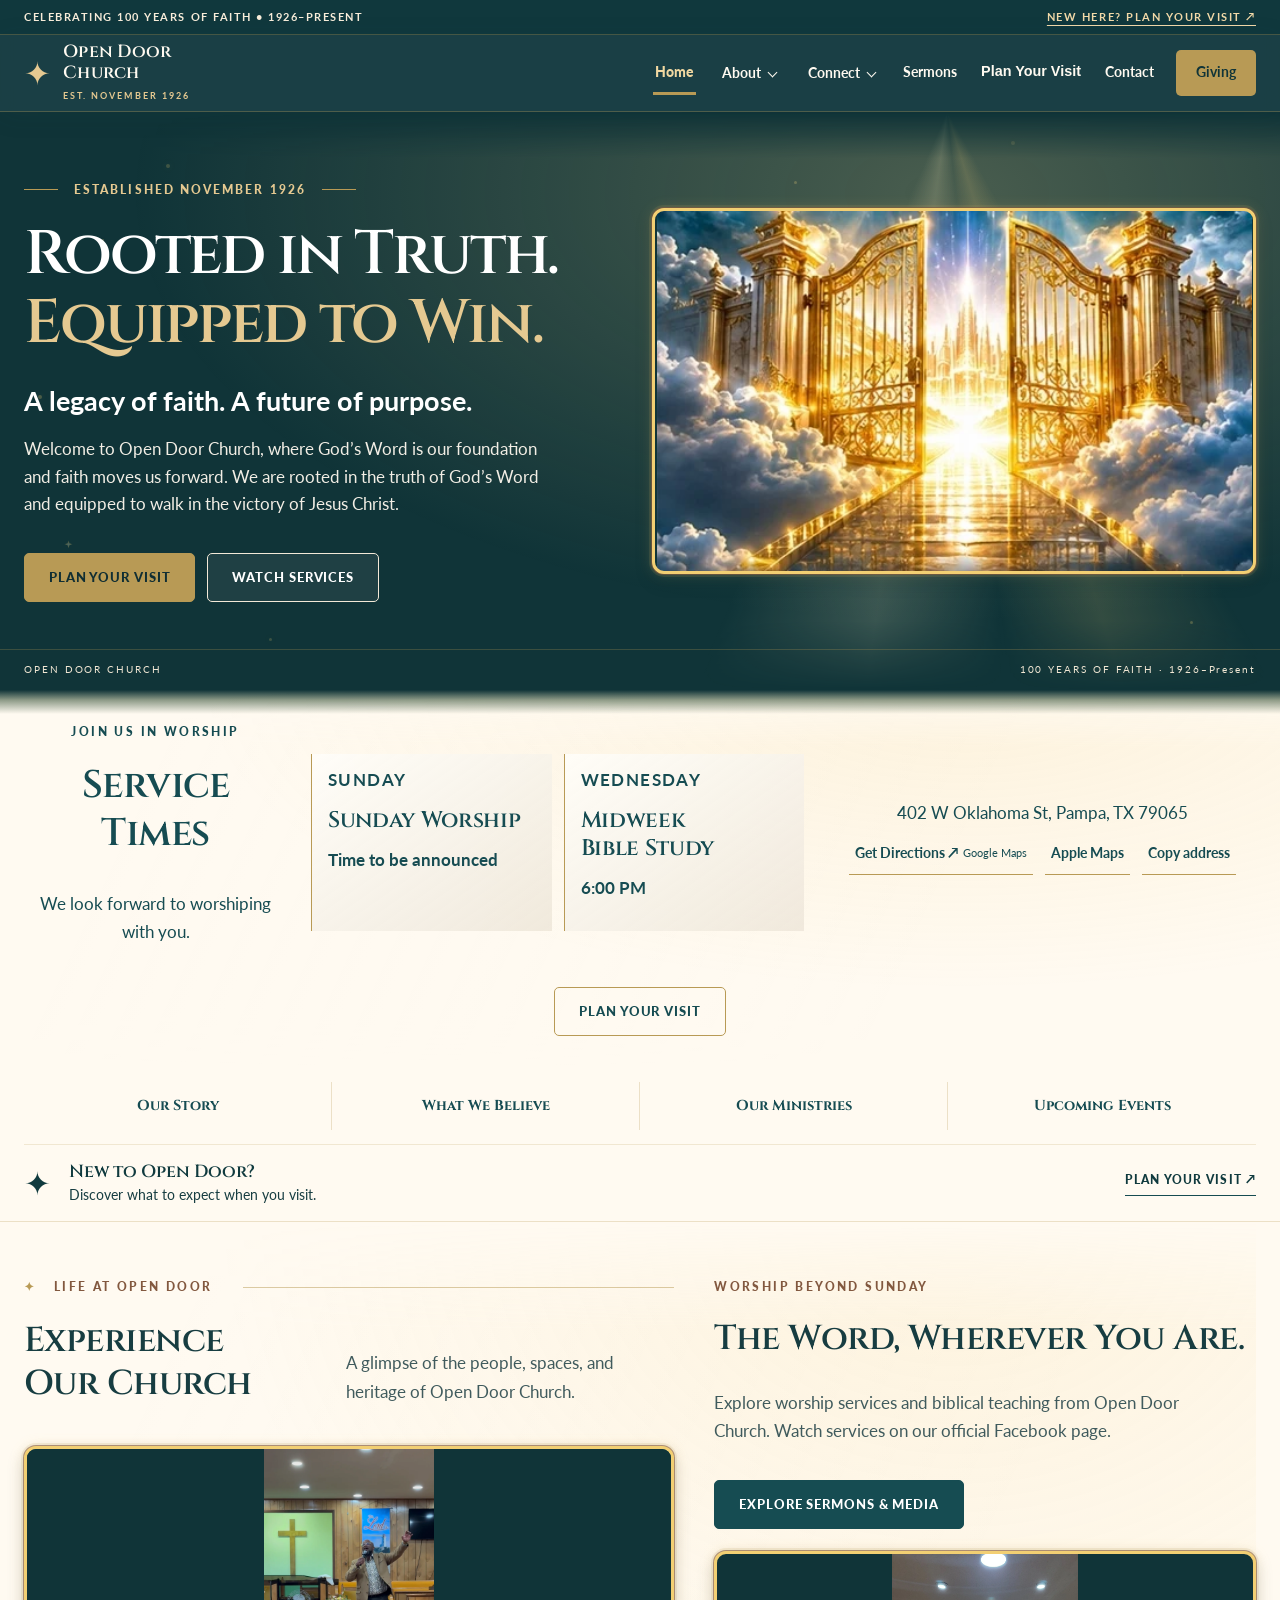
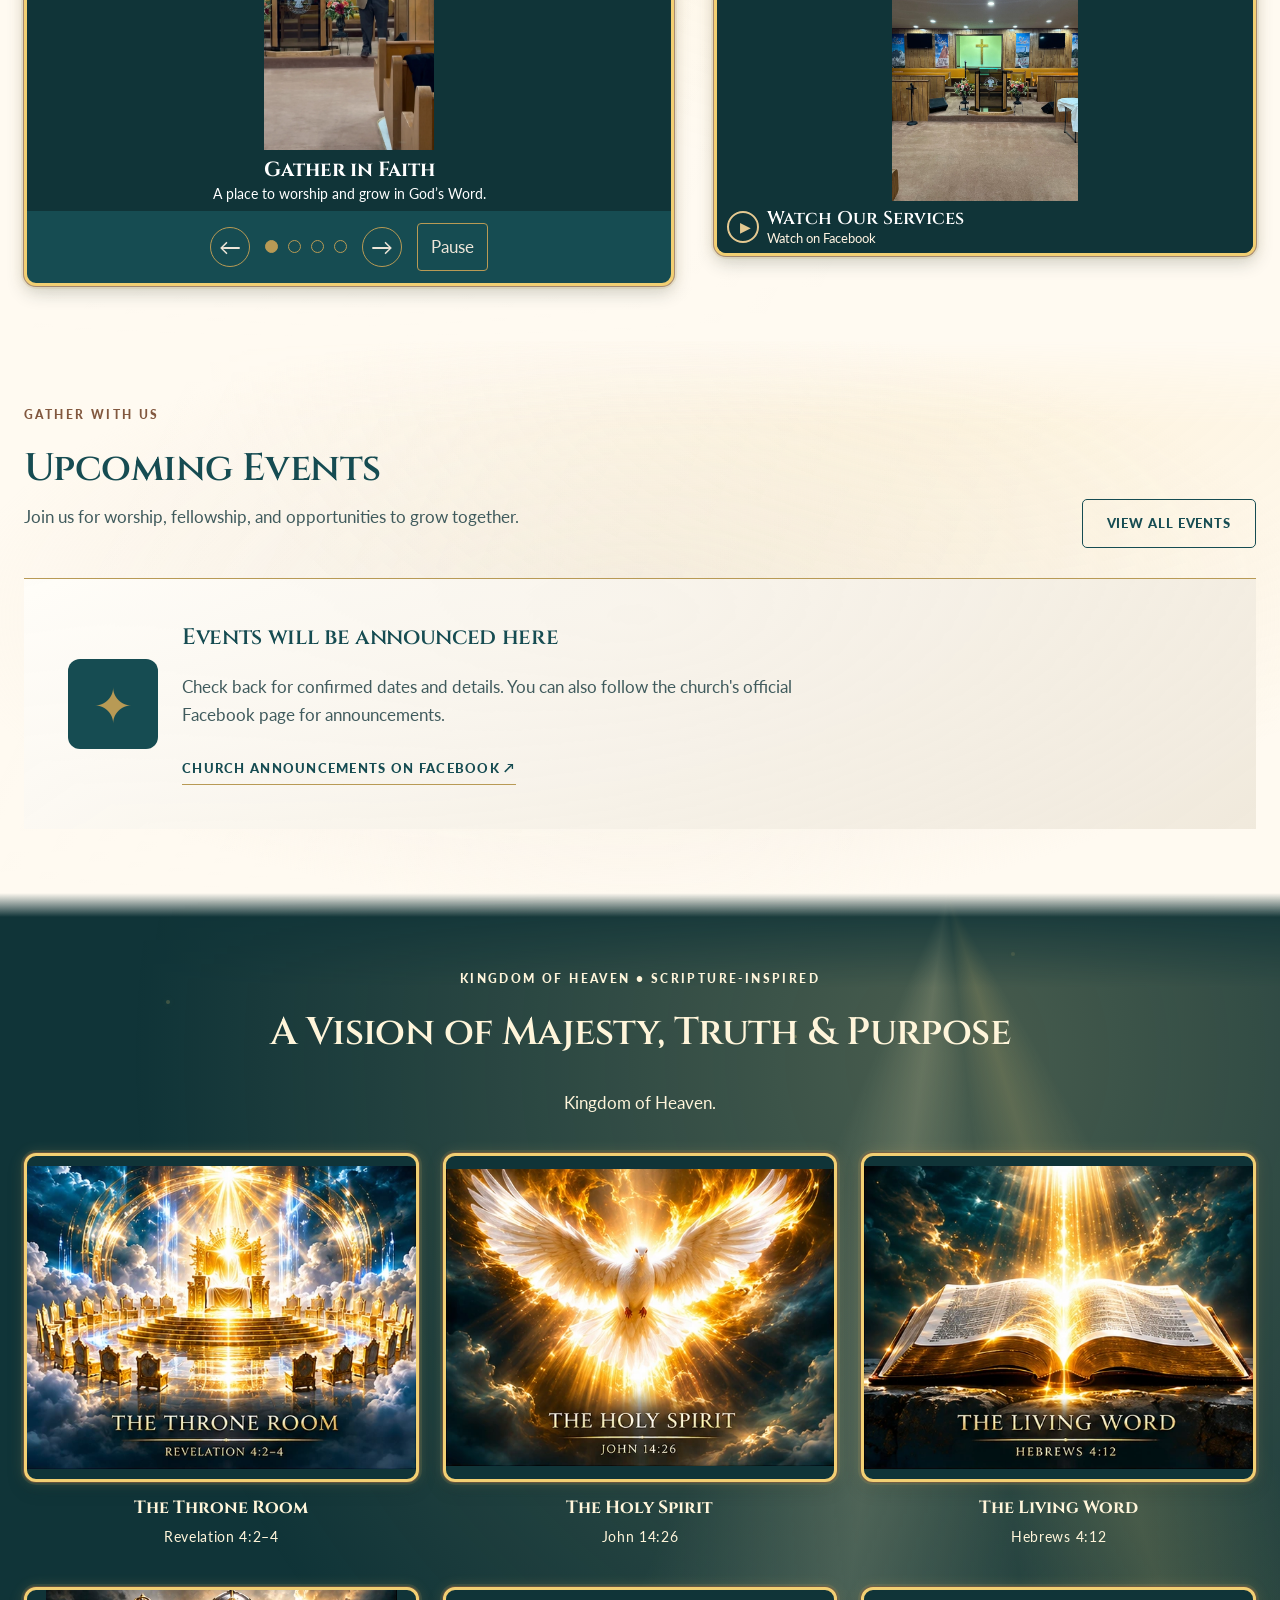
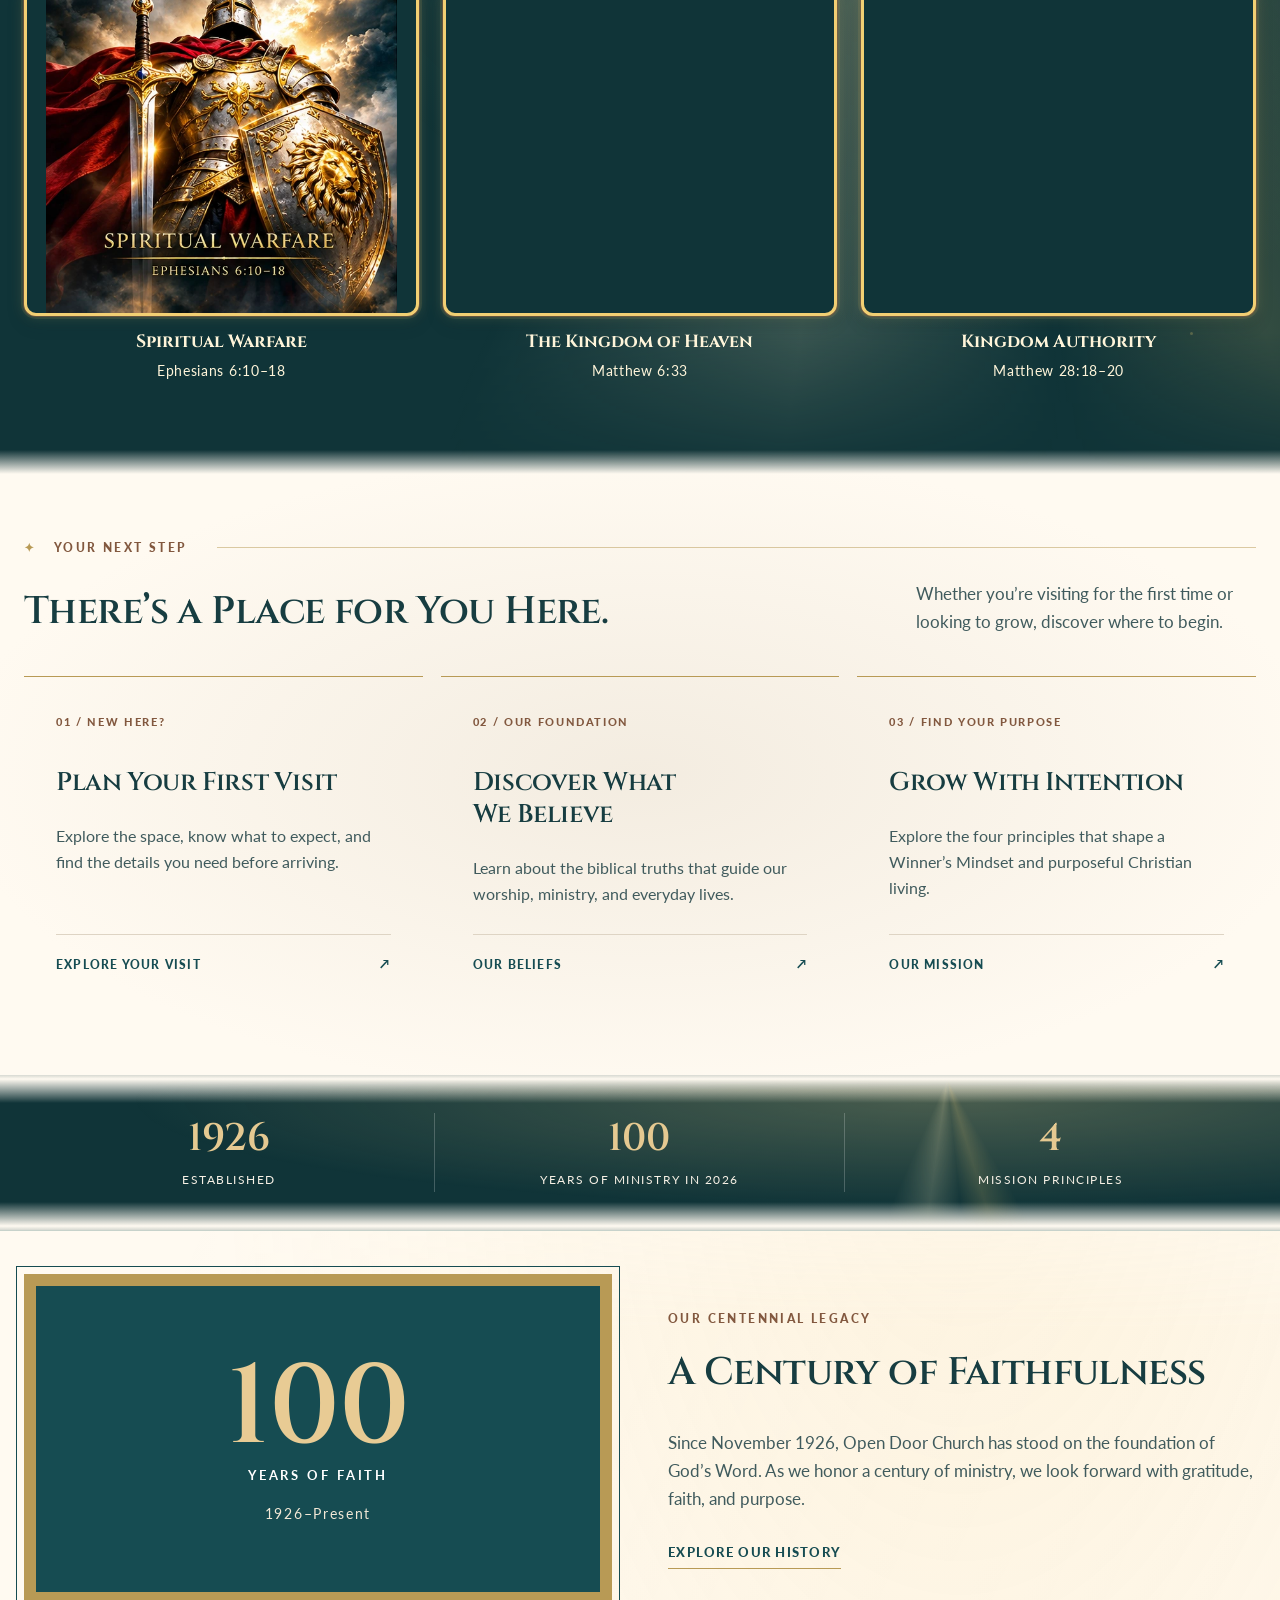
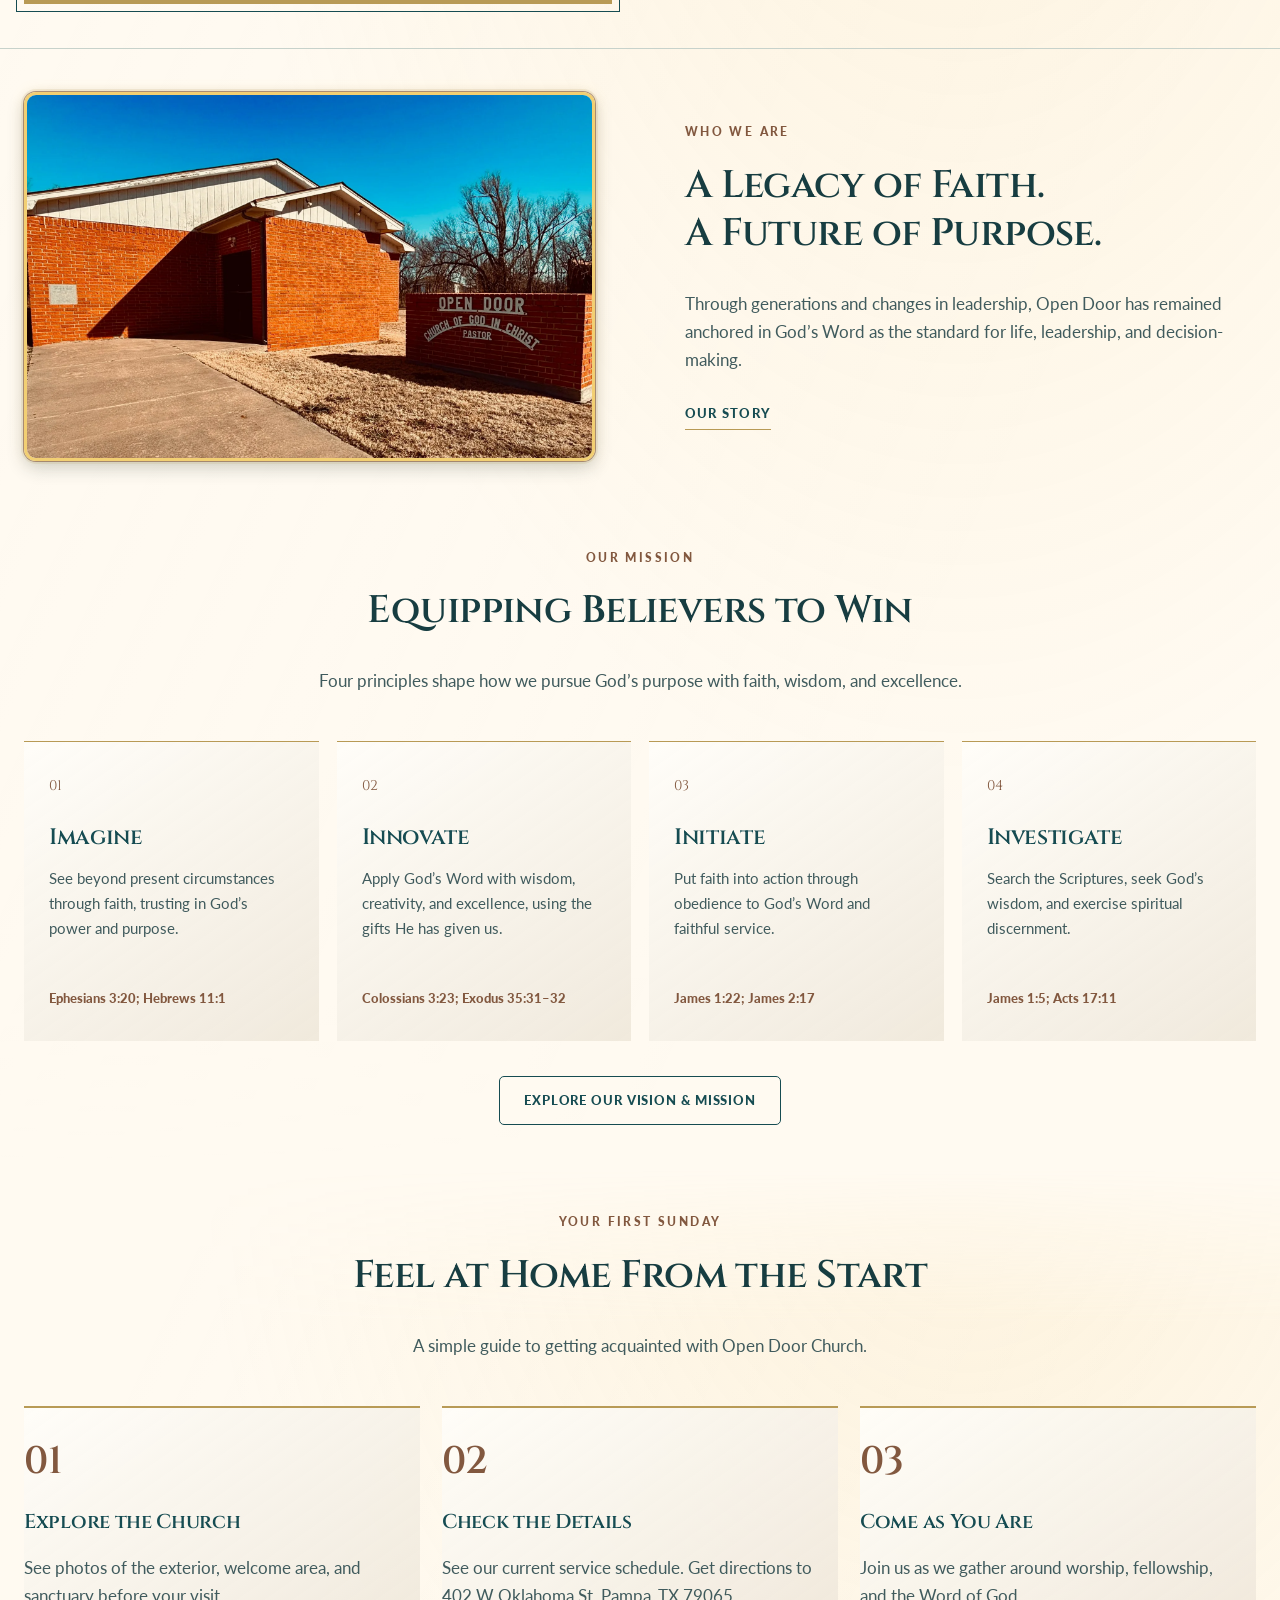
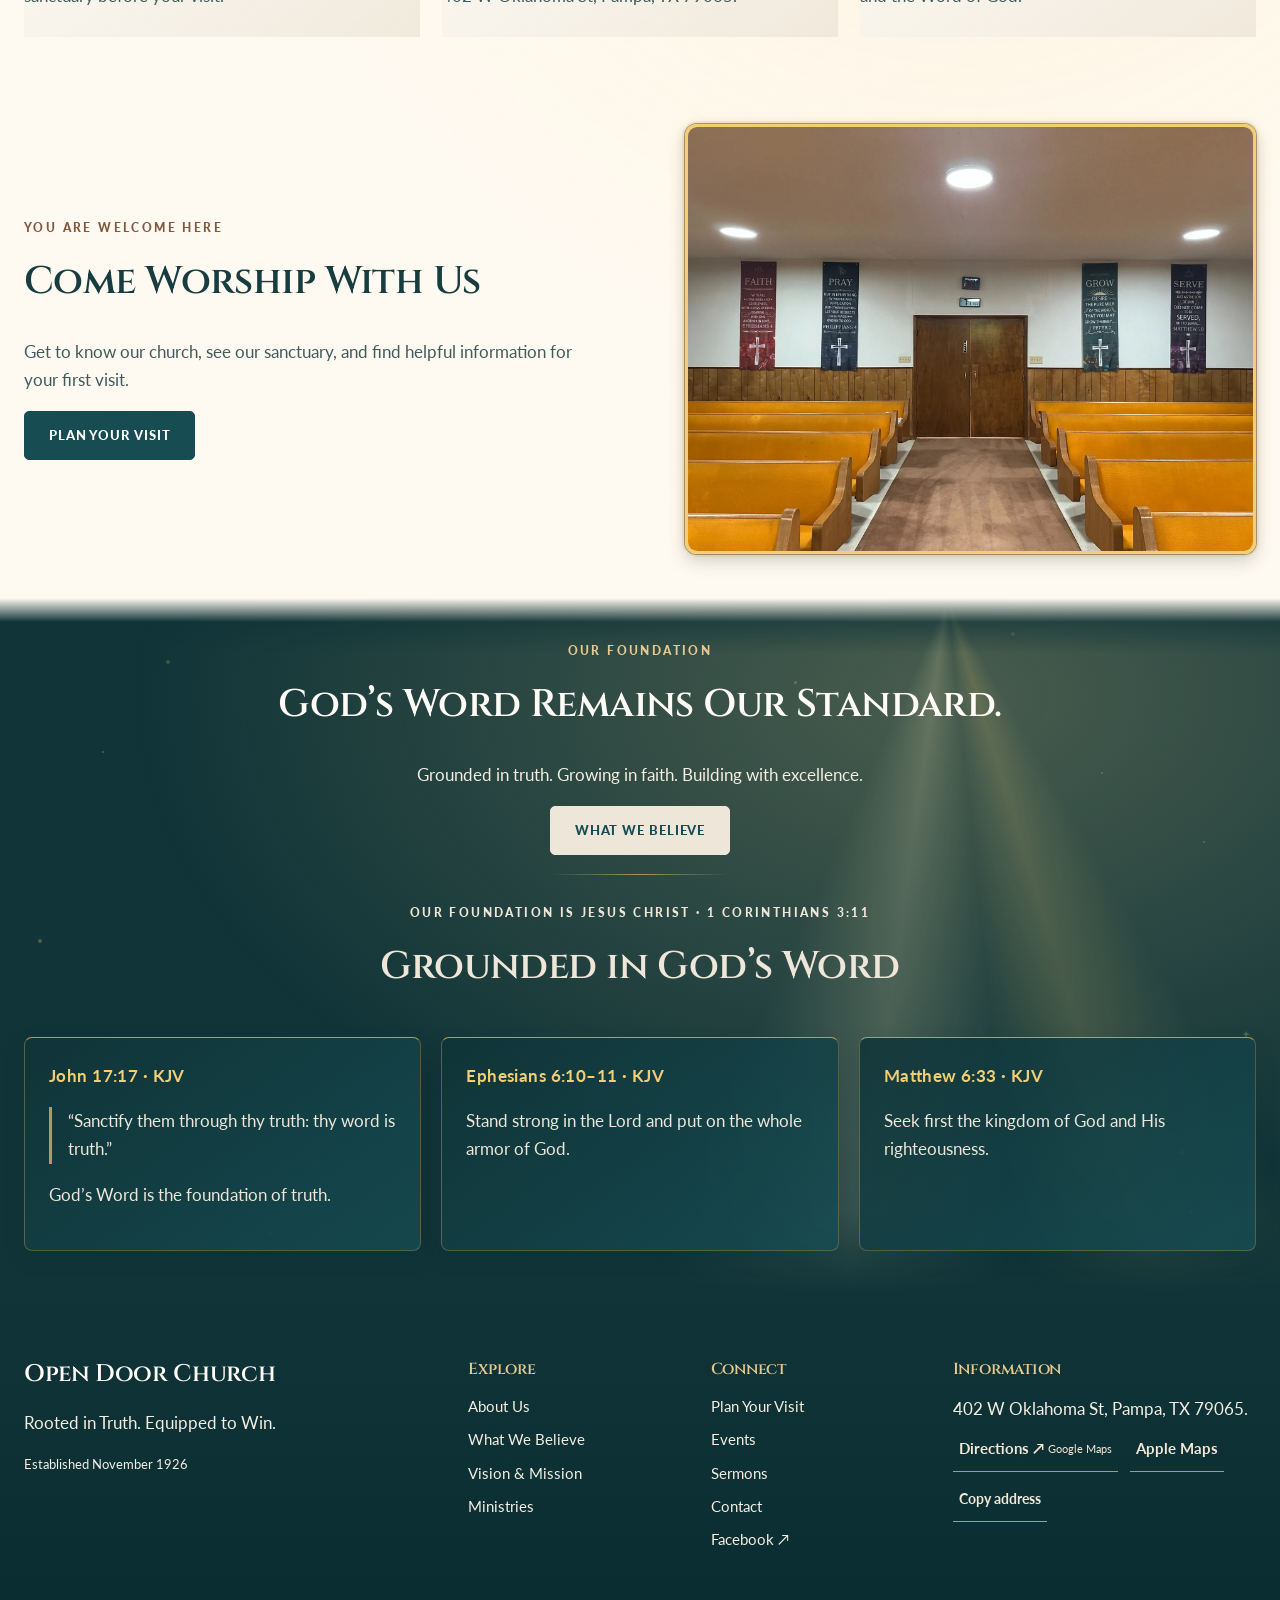
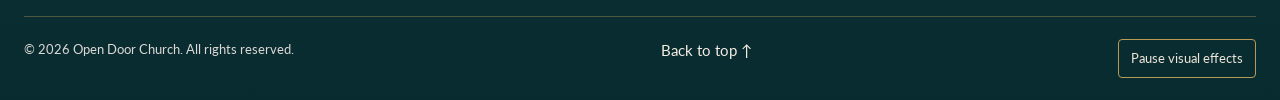
==== commit 00901ef7: "Words updated to show God's truth, and better transition on the pages were developed." ====
--- a/index.html
+++ b/index.html
@@ -20,17 +20,17 @@
   <link crossorigin="" href="https://fonts.gstatic.com" rel="preconnect"/>
   <link href="https://fonts.googleapis.com/css2?family=Cinzel:wght@400;500;600;700&amp;family=Lato:wght@400;500;700;900&amp;display=swap" rel="stylesheet"/>
   <link href="assets/favicon.svg" rel="icon" type="image/svg+xml"/>
-  <link href="styles.css?v=3884e984c7e3" rel="stylesheet"/>
+  <link href="styles.css?v=d560c6cca870" rel="stylesheet"/>
   <script type="application/ld+json">
    {"@context":"https://schema.org","@type":"Church","name":"Open Door Church","description":"Christian church established in November 1926.","foundingDate":"1926-11","address":{"@type":"PostalAddress","streetAddress":"402 W Oklahoma St","addressLocality":"Pampa","addressRegion":"TX","postalCode":"79065","addressCountry":"US"},"hasMap":"https://www.google.com/maps/search/?api=1&query=402%20W%20Oklahoma%20St%2C%20Pampa%2C%20TX%2079065","sameAs":["https://www.facebook.com/share/1DZhR4D1Pu/?mibextid=wwXIfr"]}
   </script>
   <script defer="" src="email-config.js">
   </script>
-  <script defer="" src="site-content.js?v=723fc3f5da2a">
+  <script defer="" src="site-content.js?v=2e54995de87d">
   </script>
-  <script defer="" src="script.js?v=5023ce1157df">
+  <script defer="" src="script.js?v=77bc86e8cc71">
   </script>
-  <script defer="" src="interactions.js?v=b1c00961bd3a">
+  <script defer="" src="interactions.js?v=5ea7d5420b4e">
   </script>
  </head>
  <body>
@@ -147,7 +147,7 @@
        A legacy of faith. A future of purpose.
       </p>
       <p class="cinematic-description">
-       Welcome to Open Door Church, where God’s Word is our foundation and faith moves us forward.
+       Welcome to Open Door Church, where God’s Word is our foundation and faith moves us forward. We are rooted in the truth of God’s Word and equipped to walk in the victory of Jesus Christ.
       </p>
       <div class="actions cinematic-actions">
        <a class="button button-brass" href="./visit/">
@@ -690,10 +690,10 @@
          Imagine
         </h3>
         <p>
-         See beyond current circumstances and envision God’s greater purpose.
+         See beyond present circumstances through faith, trusting in God’s power and purpose.
         </p>
         <span class="verse">
-         Ephesians 3:20
+         Ephesians 3:20; Hebrews 11:1
         </span>
        </article>
        <article class="mission-card">
@@ -704,10 +704,10 @@
          Innovate
         </h3>
         <p>
-         Apply biblical truth with creativity, wisdom, and excellence.
+         Apply God’s Word with wisdom, creativity, and excellence, using the gifts He has given us.
         </p>
         <span class="verse">
-         Colossians 3:23
+         Colossians 3:23; Exodus 35:31–32
         </span>
        </article>
        <article class="mission-card">
@@ -718,10 +718,10 @@
          Initiate
         </h3>
         <p>
-         Move from inspiration to bold and disciplined action.
+         Put faith into action through obedience to God’s Word and faithful service.
         </p>
         <span class="verse">
-         James 1:22
+         James 1:22; James 2:17
         </span>
        </article>
        <article class="mission-card">
@@ -732,10 +732,10 @@
          Investigate
         </h3>
         <p>
-         Pursue wisdom, understanding, and discernment through God’s Word.
+         Search the Scriptures, seek God’s wisdom, and exercise spiritual discernment.
         </p>
         <span class="verse">
-         James 1:5
+         James 1:5; Acts 17:11
         </span>
        </article>
       </div>
@@ -836,7 +836,7 @@
       <div class="container">
        <div class="center-heading">
         <p class="eyebrow">
-         Our foundation built on Christ
+         Our Foundation Is Jesus Christ · 1 Corinthians 3:11
         </p>
         <h2 id="scripture-home-title">
          Grounded in God’s Word
--- a/styles.css
+++ b/styles.css
@@ -3412,7 +3412,12 @@
 :root {
   --divine-gold: #f2cf73;
   --divine-ease: cubic-bezier(.22,.61,.36,1);
-  --divine-frame: 0 0 17px #f2cf7340, 0 8px 24px #082b3026;
+  /* Layered edge: thin antique-brass keyline, warm halo, natural depth.
+     Shadows are external and never alter the image or frame geometry. */
+  --divine-frame: 0 0 0 1px #82583f99, 0 0 0 3px #b89a5524,
+    0 0 14px #f2cf7333, 0 7px 18px #082b3033;
+  --divine-frame-active: 0 0 0 1px #82583fcc, 0 0 0 3px #b89a5540,
+    0 0 19px #f2cf7355, 0 9px 22px #082b3040;
 }
 .site-header {
   background: #0c343af0;
@@ -3455,7 +3460,14 @@
 .home-foundation .scripture-foundation-section {background:transparent;}
 .kingdom-gallery {box-shadow:inset 0 24px 28px -28px #f2cf73a0,inset 0 -24px 28px -28px #f2cf7370;}
 .kingdom-art-card .art-expand,.latest-message-art,.section-photo,.church-slideshow,.kingdom-banner>img,.kingdom-page-art-frame,.photo-grid figure,.cinematic-hero-photo,.royal-art-dialog {box-shadow:var(--divine-frame)!important;transition:box-shadow .35s ease;}
-.kingdom-art-card .art-expand:hover,.latest-message-art:hover {box-shadow:0 0 24px #f2cf7370,0 8px 24px #082b3026!important;}
+@media (hover: hover) and (pointer: fine) {
+  .kingdom-art-card .art-expand:hover, .latest-message-art:hover,
+  .section-photo:hover, .church-slideshow:hover, .kingdom-banner > img:hover,
+  .kingdom-page-art-frame:hover, .photo-grid figure:hover,
+  .cinematic-hero-photo:hover {
+    box-shadow: var(--divine-frame-active) !important;
+  }
+}
 .divine-float {animation: divine-float .8s var(--divine-ease) both;}
 @keyframes divine-float {from{transform:translateY(8px)}to{transform:none}}
 .divine-float.mission-card {animation:divine-float .8s var(--divine-ease) both;animation-delay:calc(var(--divine-order,0) * 80ms);}
@@ -3499,3 +3511,141 @@
   .divine-veil-layer, .divine-float { animation: none !important; transform: none !important; }
   ::view-transition-old(root), ::view-transition-new(root) { animation-duration: .01ms !important; }
 }
+
+/* Modern Royal 3.2 — Seamless Kingdom Flow.
+   A single palette, matched edge colors and masked, non-interactive lighting.
+   No picture dimensions, borders, or content geometry are changed. */
+:root {
+  --flow-dark: #103438;
+  --flow-linen: #fffaf1;
+  --flow-bridge: #8d9a87;
+  --flow-edge: 24px;
+  --flow-light: #f2cf73;
+}
+#main { background: var(--flow-linen); }
+/* Light sections share the main canvas; a linen wash stays inside each band. */
+#main > :is(.service-times-section, .upcoming-events-section, .pathways-section,
+  .section-muted, .form-section, .facebook-feature, .home-welcome, .home-visit,
+  .home-heritage, .home-media, .page-intro),
+.home-heritage > .anniversary-feature, .home-heritage > .section-muted,
+.home-visit > .section-muted, .home-welcome .welcome-strip {
+  background: transparent;
+}
+#main > :is(.section-muted, .form-section, .upcoming-events-section, .pathways-section) {
+  background: radial-gradient(ellipse at center, #eee6d9b0, transparent 76%);
+}
+.home-media, .home-welcome, .home-visit, .home-heritage { background: transparent; }
+/* Same dark canvas at every boundary; lighting is a single layer per band.
+   Dark-to-light bridges occupy only existing edge padding. */
+:is(.cinematic-hero, .kingdom-gallery, .home-foundation, .kingdom-banner,
+  .timeline-section, .heritage-band, #main > .scripture-foundation-section) {
+  --flow-start: var(--flow-dark);
+  --flow-end: var(--flow-dark);
+  position: relative;
+  isolation: isolate;
+  background: linear-gradient(to bottom, var(--flow-start), var(--flow-dark) var(--flow-edge),
+    var(--flow-dark) calc(100% - var(--flow-edge)), var(--flow-end));
+}
+#main > :is(.kingdom-gallery, .home-foundation, .kingdom-banner, .timeline-section, .scripture-foundation-section) {
+  --flow-start: var(--flow-linen);
+  --flow-end: var(--flow-linen);
+}
+#main > :is(.kingdom-banner, .timeline-section, .scripture-foundation-section) +
+  :is(.kingdom-banner, .timeline-section, .scripture-foundation-section) {
+  --flow-start: var(--flow-dark);
+}
+#main > :is(.kingdom-banner, .timeline-section, .scripture-foundation-section):has(+ :is(.kingdom-banner, .timeline-section, .scripture-foundation-section)),
+#main > :is(.home-foundation, .scripture-foundation-section):last-child {
+  --flow-end: var(--flow-dark);
+}
+#main > .cinematic-hero + .service-times-section {
+  background: linear-gradient(to bottom, var(--flow-dark), var(--flow-bridge) 10px, var(--flow-linen) var(--flow-edge));
+}
+#main .heritage-band {
+  --flow-start: var(--flow-linen);
+  --flow-end: var(--flow-linen);
+  border-color: transparent;
+  background-clip: border-box;
+}
+.kingdom-gallery, .home-foundation { box-shadow: none; }
+/* Remove duplicate independent rays, including the nested Scripture restart. */
+.kingdom-gallery::before, .home-foundation::before, .home-heritage::before { content: none; }
+.home-foundation > :is(.statement-section, .scripture-foundation-section) {
+  background: transparent;
+  isolation: auto;
+  box-shadow: none;
+}
+.home-foundation .scripture-foundation-section > .divine-veil-layer,
+.home-foundation .scripture-foundation-section > .divine-particle-layer { display: none; }
+/* A continuous light field spans each complete dark band. Fade at the edges,
+   so the layer never creates a horizontal seam or touches frame lettering. */
+.divine-dark > .divine-veil-layer, .cinematic-hero-light {
+  background: radial-gradient(ellipse at 74% 14%, #e6ce8b44, transparent 61%),
+    conic-gradient(from 150deg at 74% 0%, transparent 0deg, #f2cf7328 13deg,
+      transparent 24deg, #fff3c42c 38deg, transparent 54deg, transparent 360deg);
+  mask-image: linear-gradient(to bottom, transparent, #000 8%, #000 88%, transparent);
+  -webkit-mask-image: linear-gradient(to bottom, transparent, #000 8%, #000 88%, transparent);
+}
+.cinematic-hero > .divine-veil-layer { display: none; }
+.divine-veil-layer { mask-image: linear-gradient(transparent,#000 15%,#000 85%,transparent); }
+.divine-in > .divine-veil-layer { animation: flow-unveil 1.2s var(--divine-ease) both; }
+@keyframes flow-unveil { from { opacity: .35; } to { opacity: 1; } }
+.home-foundation > .statement-section { position: relative; }
+.home-foundation > .statement-section::after {
+  content: "";
+  position: absolute;
+  bottom: 0;
+  left: 50%;
+  transform: translateX(-50%);
+  width: min(180px, 42%);
+  height: 1px;
+  background: linear-gradient(90deg, transparent, #f2cf7399, transparent);
+  pointer-events: none;
+}
+.scripture-foundation-section .scripture-foundation-card {
+  background: linear-gradient(145deg,#103438de,#164c52d9);
+  border: 1px solid #b89a5566;
+  border-top-color: #b89a55;
+  border-radius: 8px;
+  box-shadow: 0 7px 20px #082b3026;
+}
+.scripture-foundation-section .scripture-reference { color: #f2cf73; }
+/* Sparse gold motes and small four-point sparkles, behind the content. */
+.divine-particle-layer { mask-image: linear-gradient(transparent,#000 12%,#000 88%,transparent); }
+.divine-particle-layer span {
+  width: var(--mote-size, 3px);
+  height: var(--mote-size, 3px);
+  background: var(--flow-light);
+  box-shadow: 0 0 7px #f2cf7388;
+  opacity: .32;
+}
+.divine-particle-layer span.flow-sparkle {
+  width: 9px;
+  height: 9px;
+  border-radius: 0;
+  background: radial-gradient(ellipse, #fff8dc, #f2cf73 35%, transparent 72%);
+  clip-path: polygon(50% 0,60% 40%,100% 50%,60% 60%,50% 100%,40% 60%,0 50%,40% 40%);
+  box-shadow: none;
+}
+.divine-in > .divine-particle-layer span {
+  animation: flow-mote var(--mote-duration, 18s) ease-in-out var(--mote-delay, 0s) 1 both;
+}
+@keyframes flow-mote {
+  0%,100% { opacity: .26; transform: translate(0,0); }
+  50% { opacity: .56; transform: translate(4px,-10px); }
+}
+.site-footer { background: linear-gradient(180deg,var(--flow-dark),#082b30); }
+#app:has(#main > .section-muted:last-child) .site-footer {
+  background: linear-gradient(180deg,var(--flow-linen),var(--flow-dark) var(--flow-edge),#082b30);
+}
+html.divine-paused .divine-particle-layer span,
+html.divine-paused .divine-veil-layer { animation: none !important; }
+@media (max-width: 760px) {
+  :root { --flow-edge: 18px; }
+  .divine-particle-layer span:nth-child(n+5) { display: none; }
+  .divine-in > .divine-particle-layer span { animation: none; }
+}
+@media (prefers-reduced-motion: reduce) {
+  .divine-particle-layer { display: none; }
+  .divine-veil-layer, .cinematic-hero-light { animation: none !important; transform: none !important; }
+}
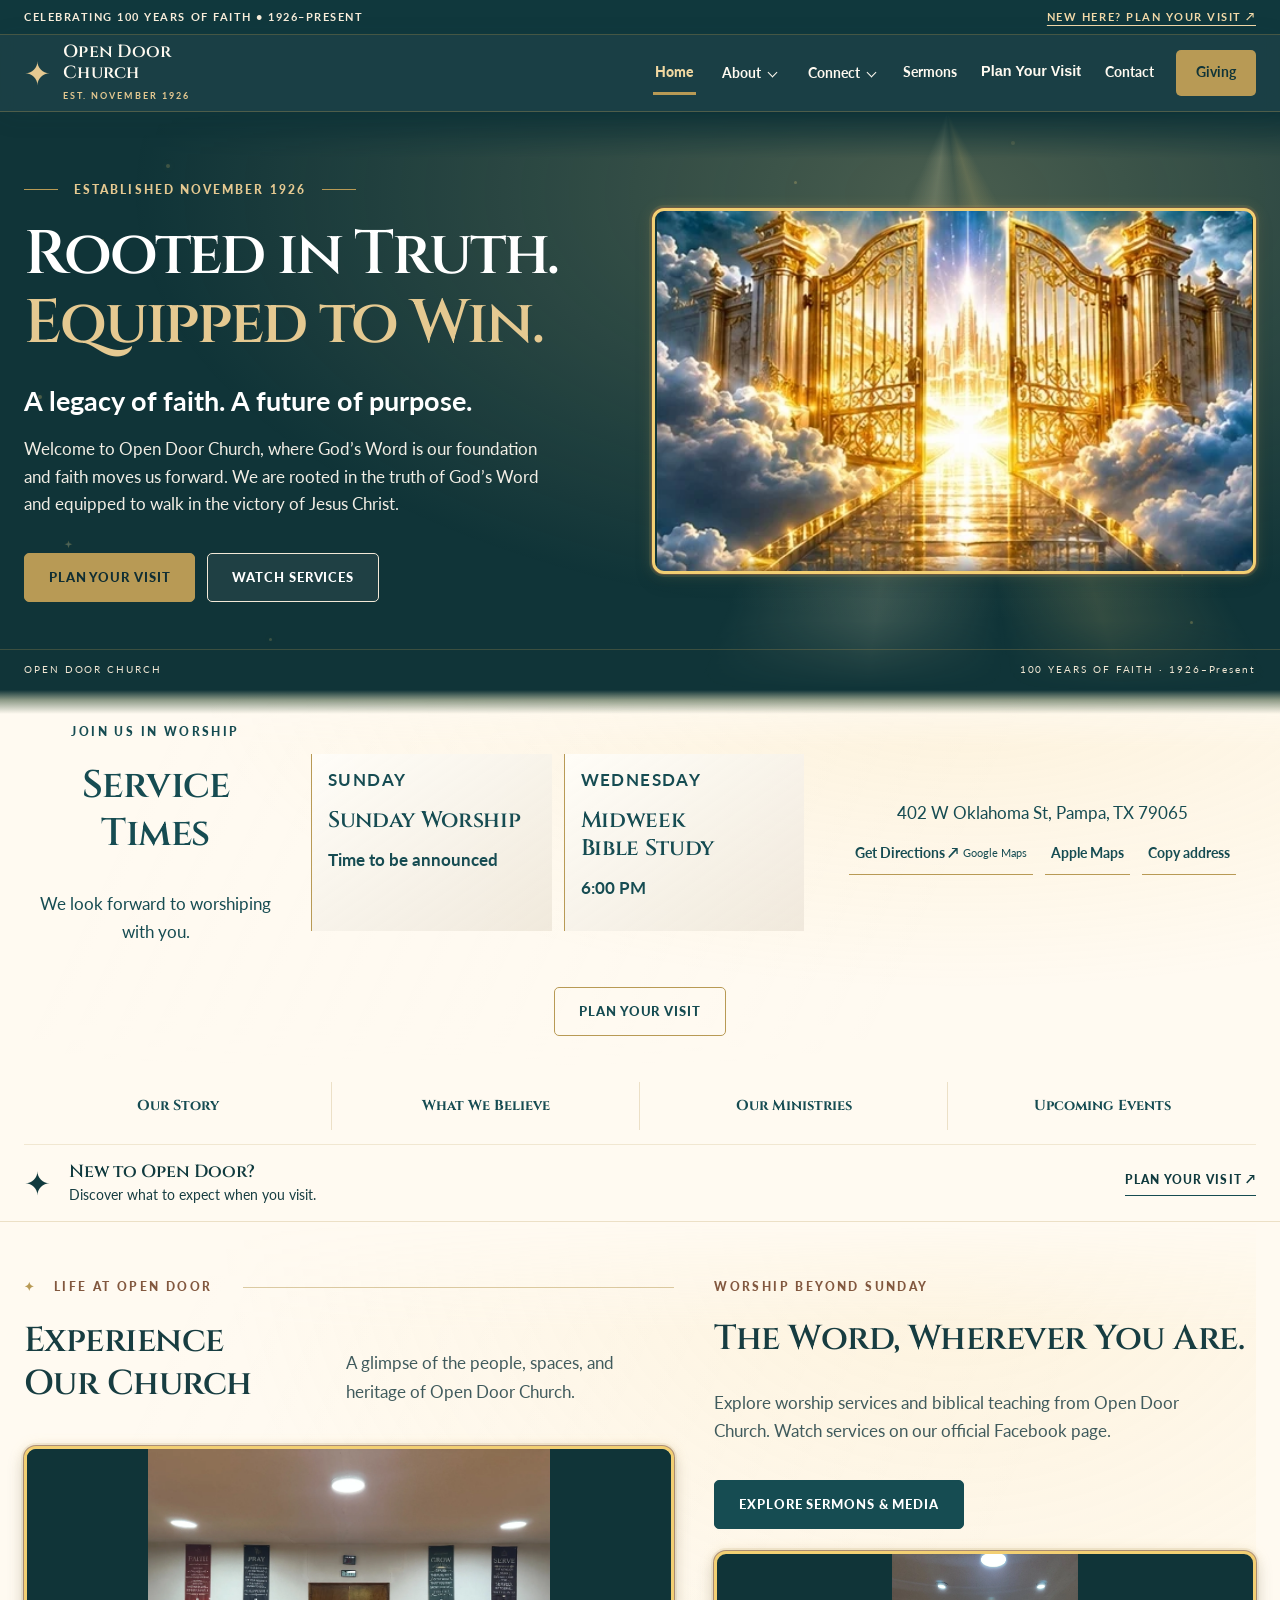
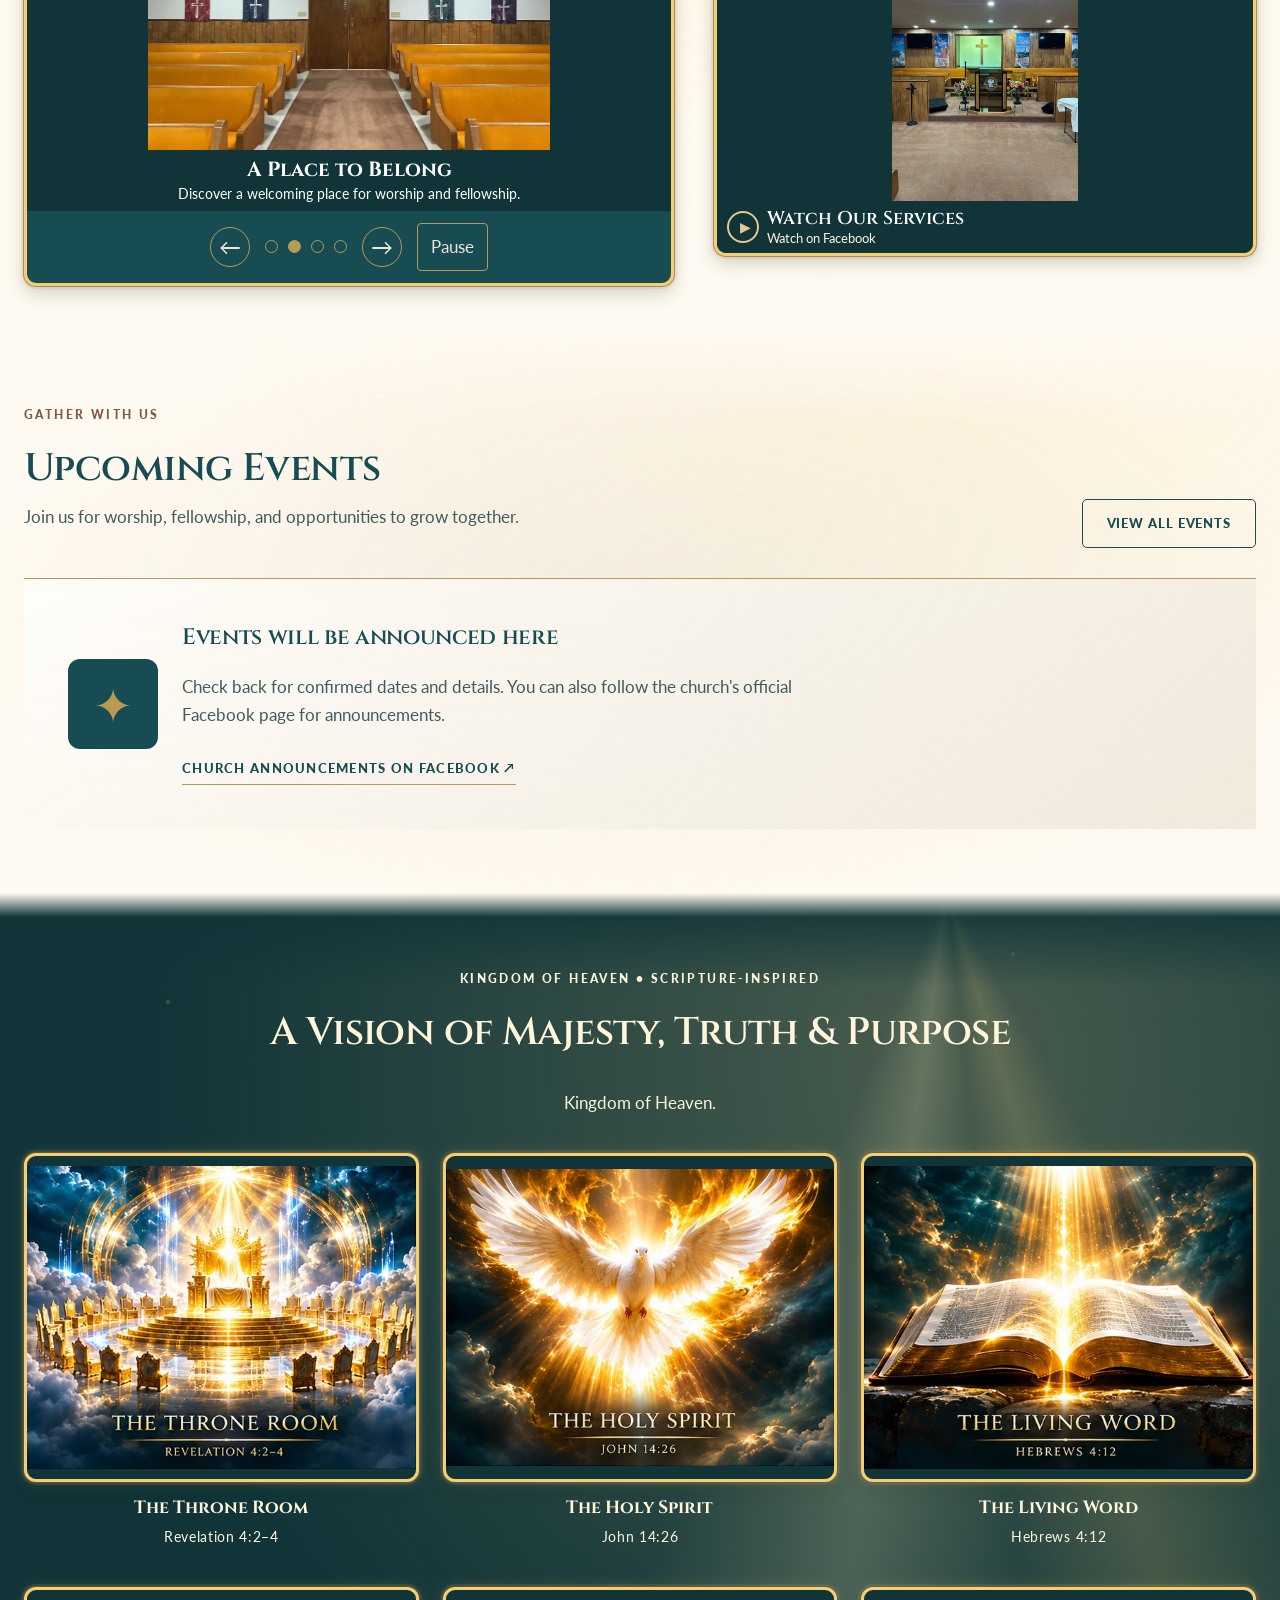
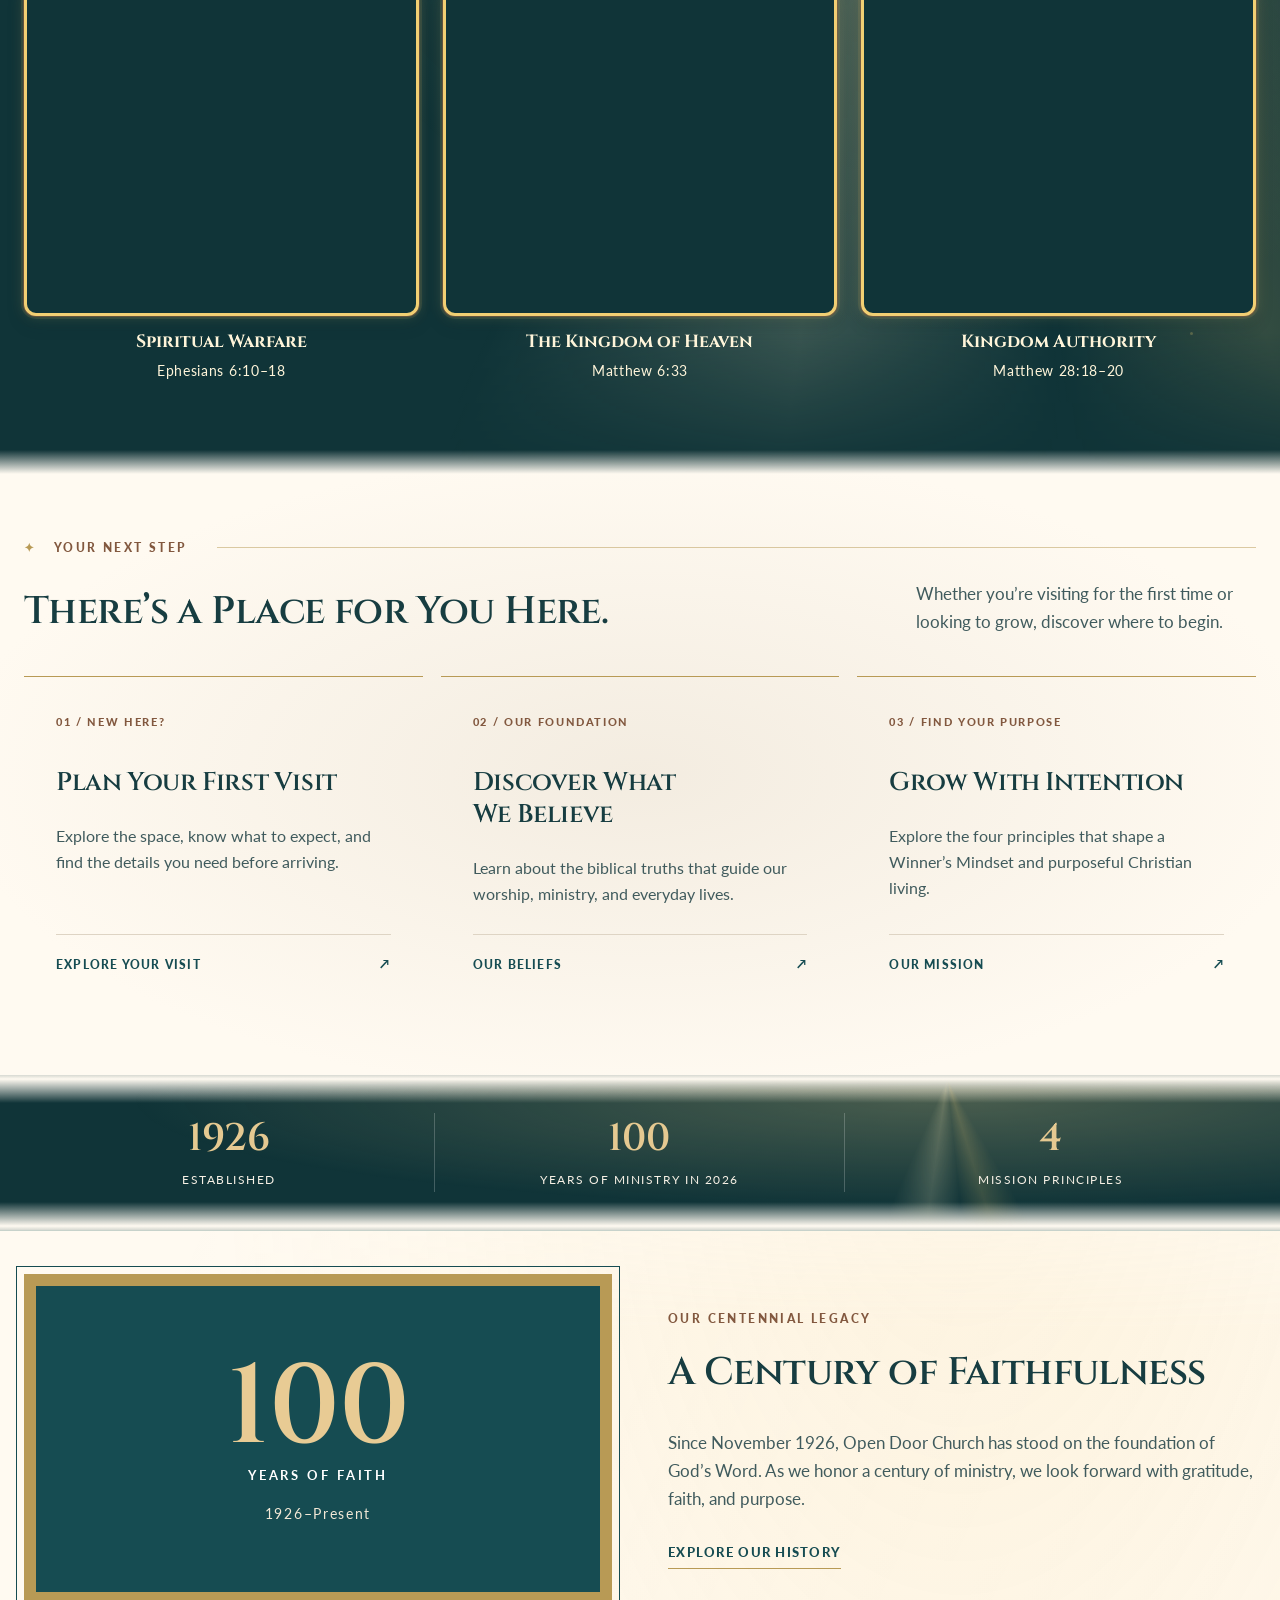
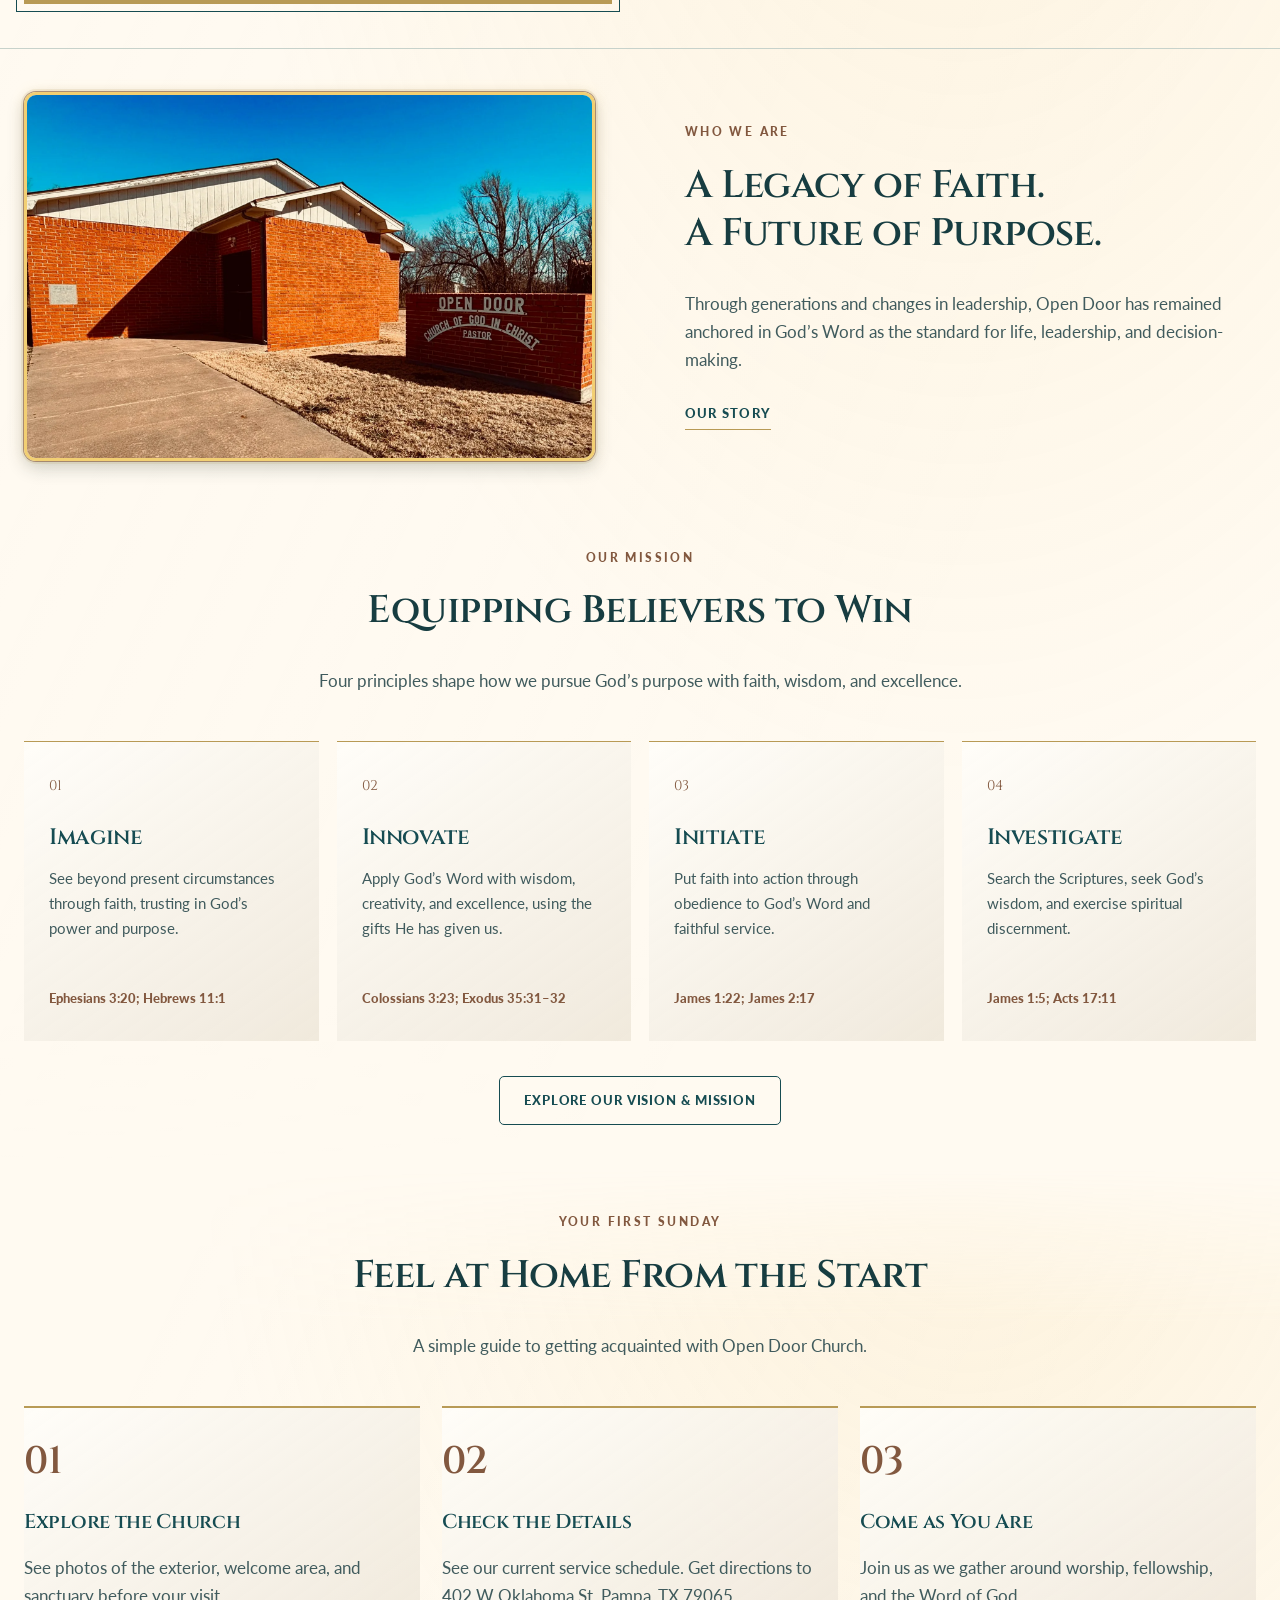
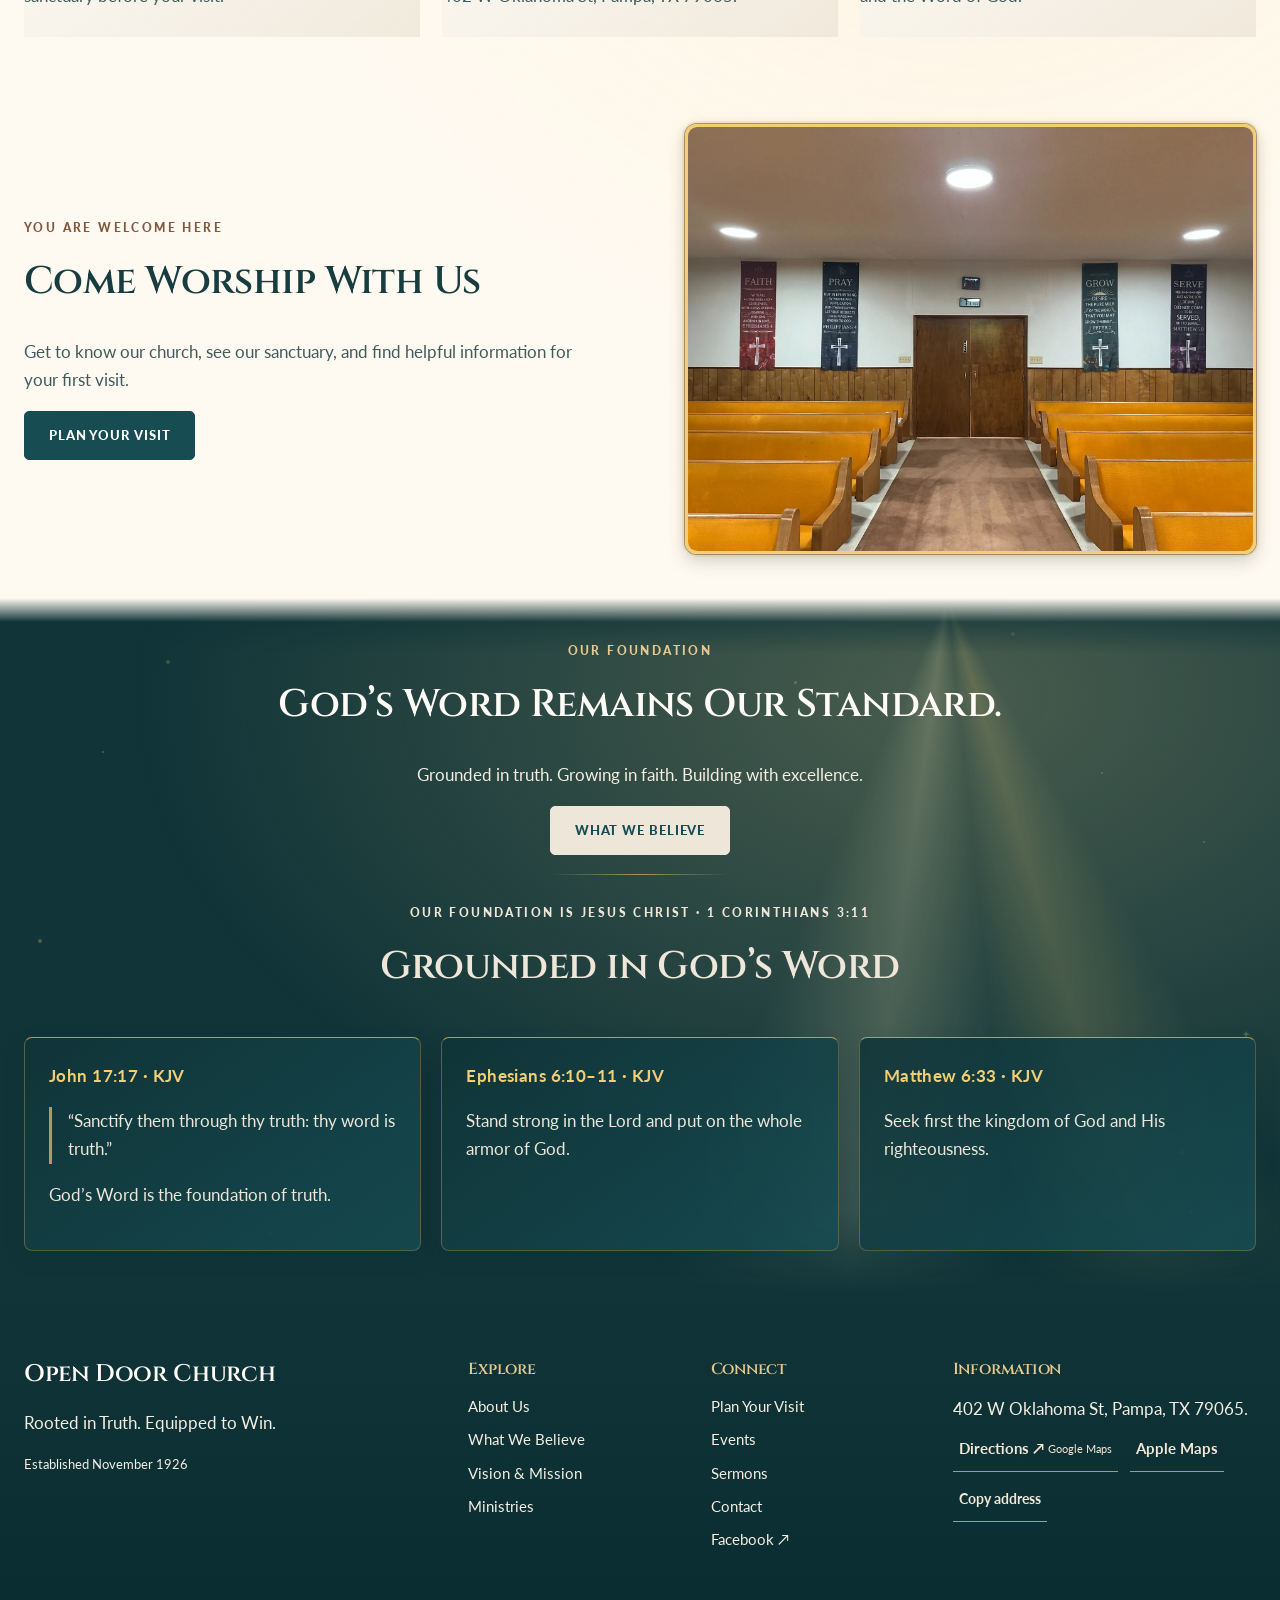
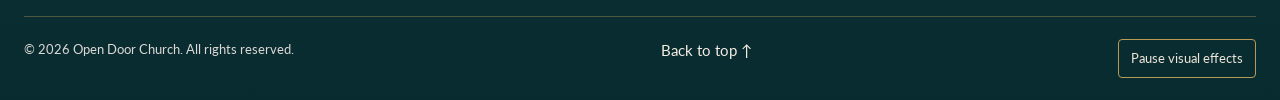
==== commit d5d98dc3: "Updated the last background to have a seamless transition under the vision & mission html. I removed" ====
--- a/index.html
+++ b/index.html
@@ -20,7 +20,7 @@
   <link crossorigin="" href="https://fonts.gstatic.com" rel="preconnect"/>
   <link href="https://fonts.googleapis.com/css2?family=Cinzel:wght@400;500;600;700&amp;family=Lato:wght@400;500;700;900&amp;display=swap" rel="stylesheet"/>
   <link href="assets/favicon.svg" rel="icon" type="image/svg+xml"/>
-  <link href="styles.css?v=d560c6cca870" rel="stylesheet"/>
+  <link href="styles.css?v=df861a7f83c6" rel="stylesheet"/>
   <script type="application/ld+json">
    {"@context":"https://schema.org","@type":"Church","name":"Open Door Church","description":"Christian church established in November 1926.","foundingDate":"1926-11","address":{"@type":"PostalAddress","streetAddress":"402 W Oklahoma St","addressLocality":"Pampa","addressRegion":"TX","postalCode":"79065","addressCountry":"US"},"hasMap":"https://www.google.com/maps/search/?api=1&query=402%20W%20Oklahoma%20St%2C%20Pampa%2C%20TX%2079065","sameAs":["https://www.facebook.com/share/1DZhR4D1Pu/?mibextid=wwXIfr"]}
   </script>
@@ -28,9 +28,9 @@
   </script>
   <script defer="" src="site-content.js?v=2e54995de87d">
   </script>
-  <script defer="" src="script.js?v=77bc86e8cc71">
+  <script defer="" src="script.js?v=ac28bbb4d392">
   </script>
-  <script defer="" src="interactions.js?v=5ea7d5420b4e">
+  <script defer="" src="interactions.js?v=9441ade88f50">
   </script>
  </head>
  <body>
--- a/styles.css
+++ b/styles.css
@@ -3649,3 +3649,33 @@
   .divine-particle-layer { display: none; }
   .divine-veil-layer, .cinematic-hero-light { animation: none !important; transform: none !important; }
 }
+
+
+/* Seamless Kingdom Flow — About heritage and timeline share one atmosphere.
+   Use the existing section padding for longer linen-to-teal blends.
+   No layout or image geometry is changed. */
+.heritage-flow {
+  --heritage-edge: 52px;
+  position: relative;
+  isolation: isolate;
+  background: linear-gradient(to bottom,
+    var(--flow-linen), var(--flow-dark) var(--heritage-edge),
+    var(--flow-dark) calc(100% - var(--heritage-edge)), var(--flow-linen));
+}
+.heritage-flow > :is(.kingdom-banner, .timeline-section) {
+  position: relative;
+  isolation: auto;
+  background: transparent;
+  box-shadow: none;
+}
+.heritage-flow > .divine-veil-layer {
+  background: radial-gradient(ellipse at 79% 16%, #e6ce8b40, transparent 68%),
+    conic-gradient(from 150deg at 79% 0%, transparent 0deg,
+      #f2cf7328 13deg, transparent 24deg, #fff3c42c 38deg,
+      transparent 54deg, transparent 360deg);
+  mask-image: linear-gradient(to bottom, transparent, #000 9%, #000 81%, transparent);
+  -webkit-mask-image: linear-gradient(to bottom, transparent, #000 9%, #000 81%, transparent);
+}
+@media (max-width: 760px) {
+  .heritage-flow { --heritage-edge: 24px; }
+}
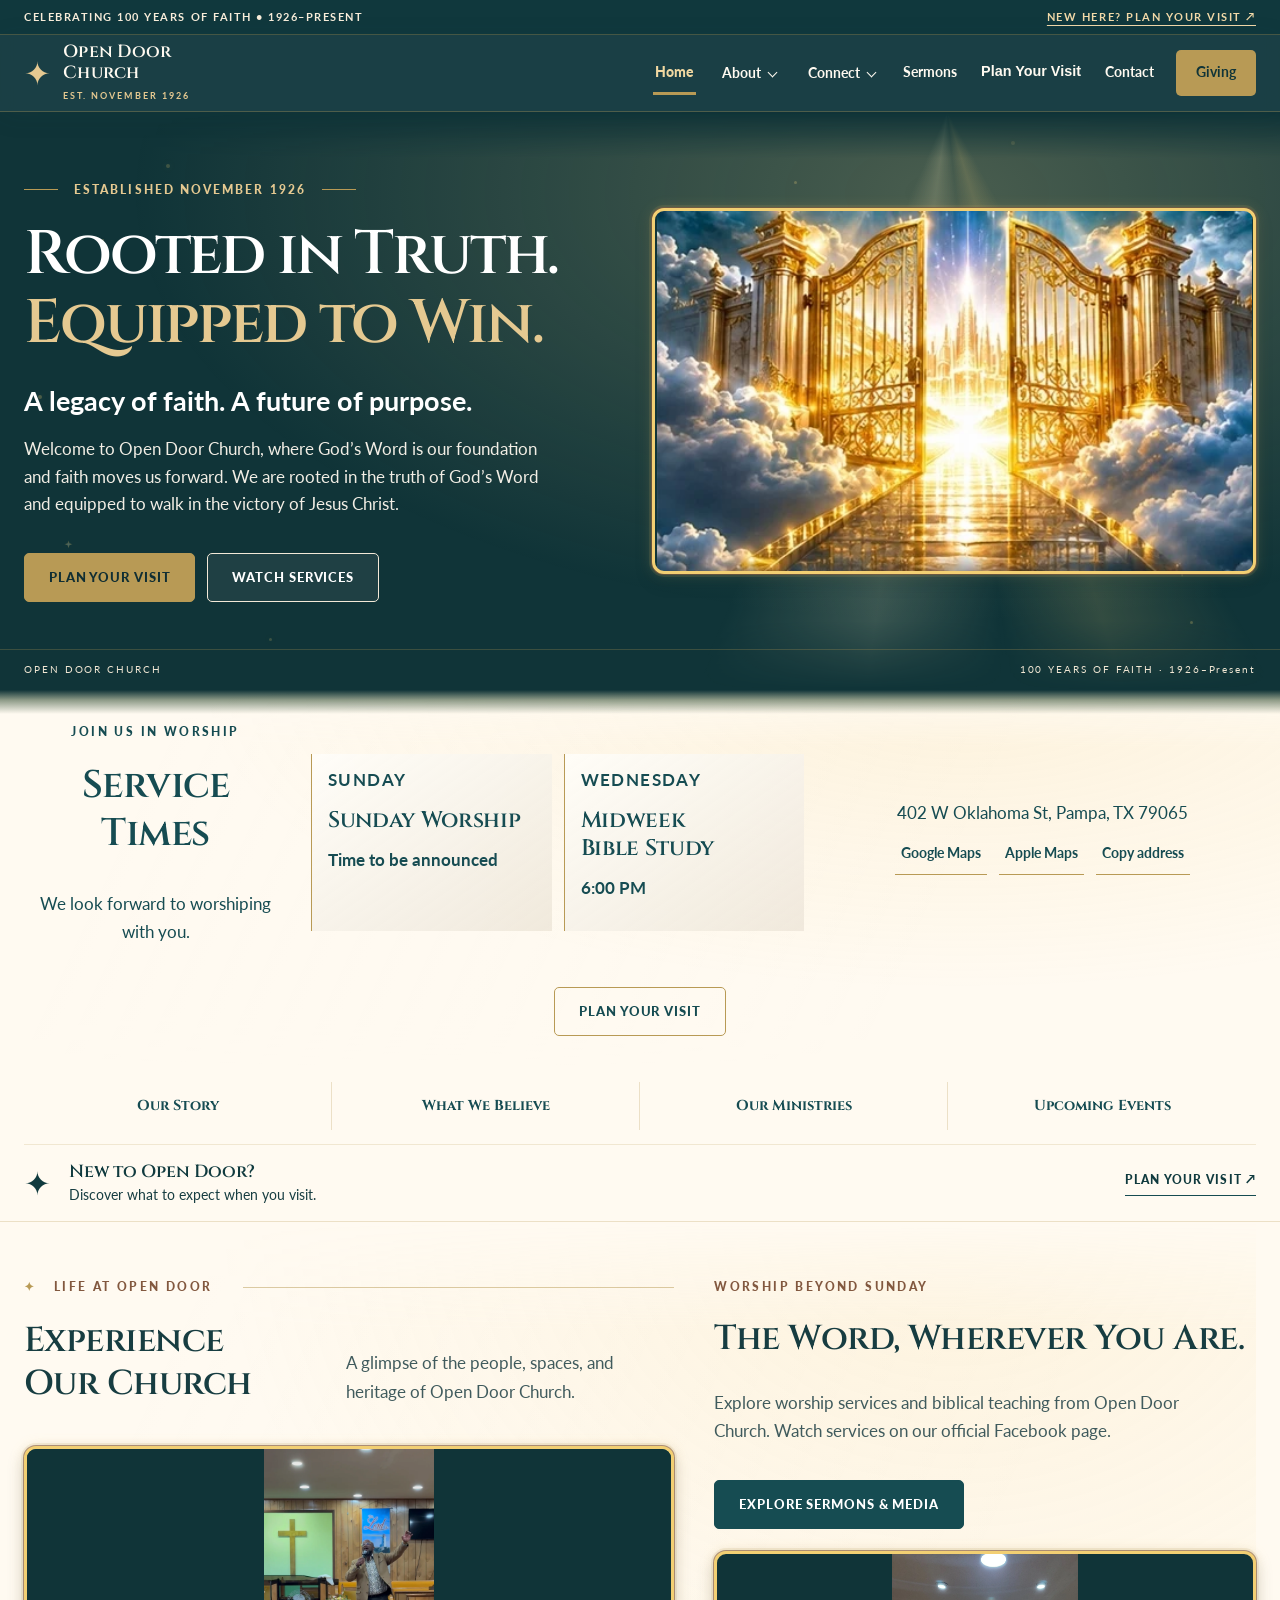
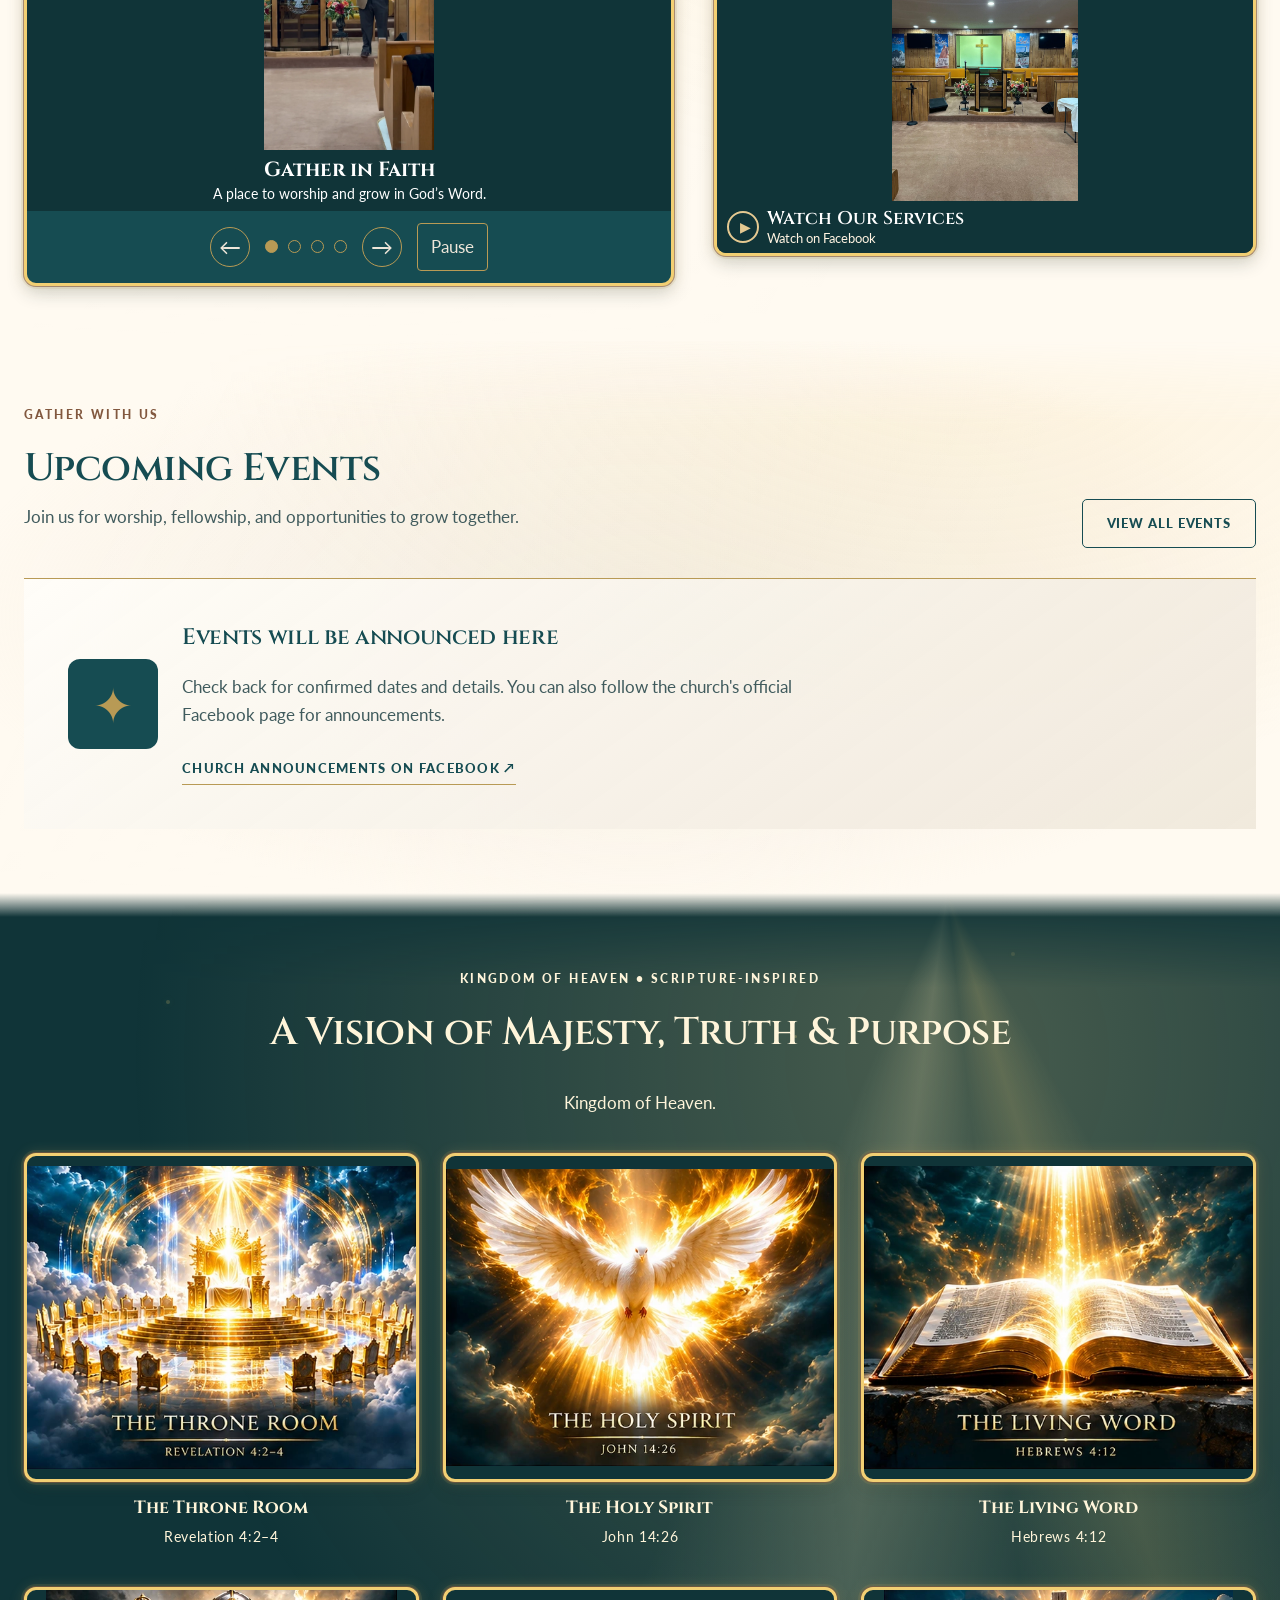
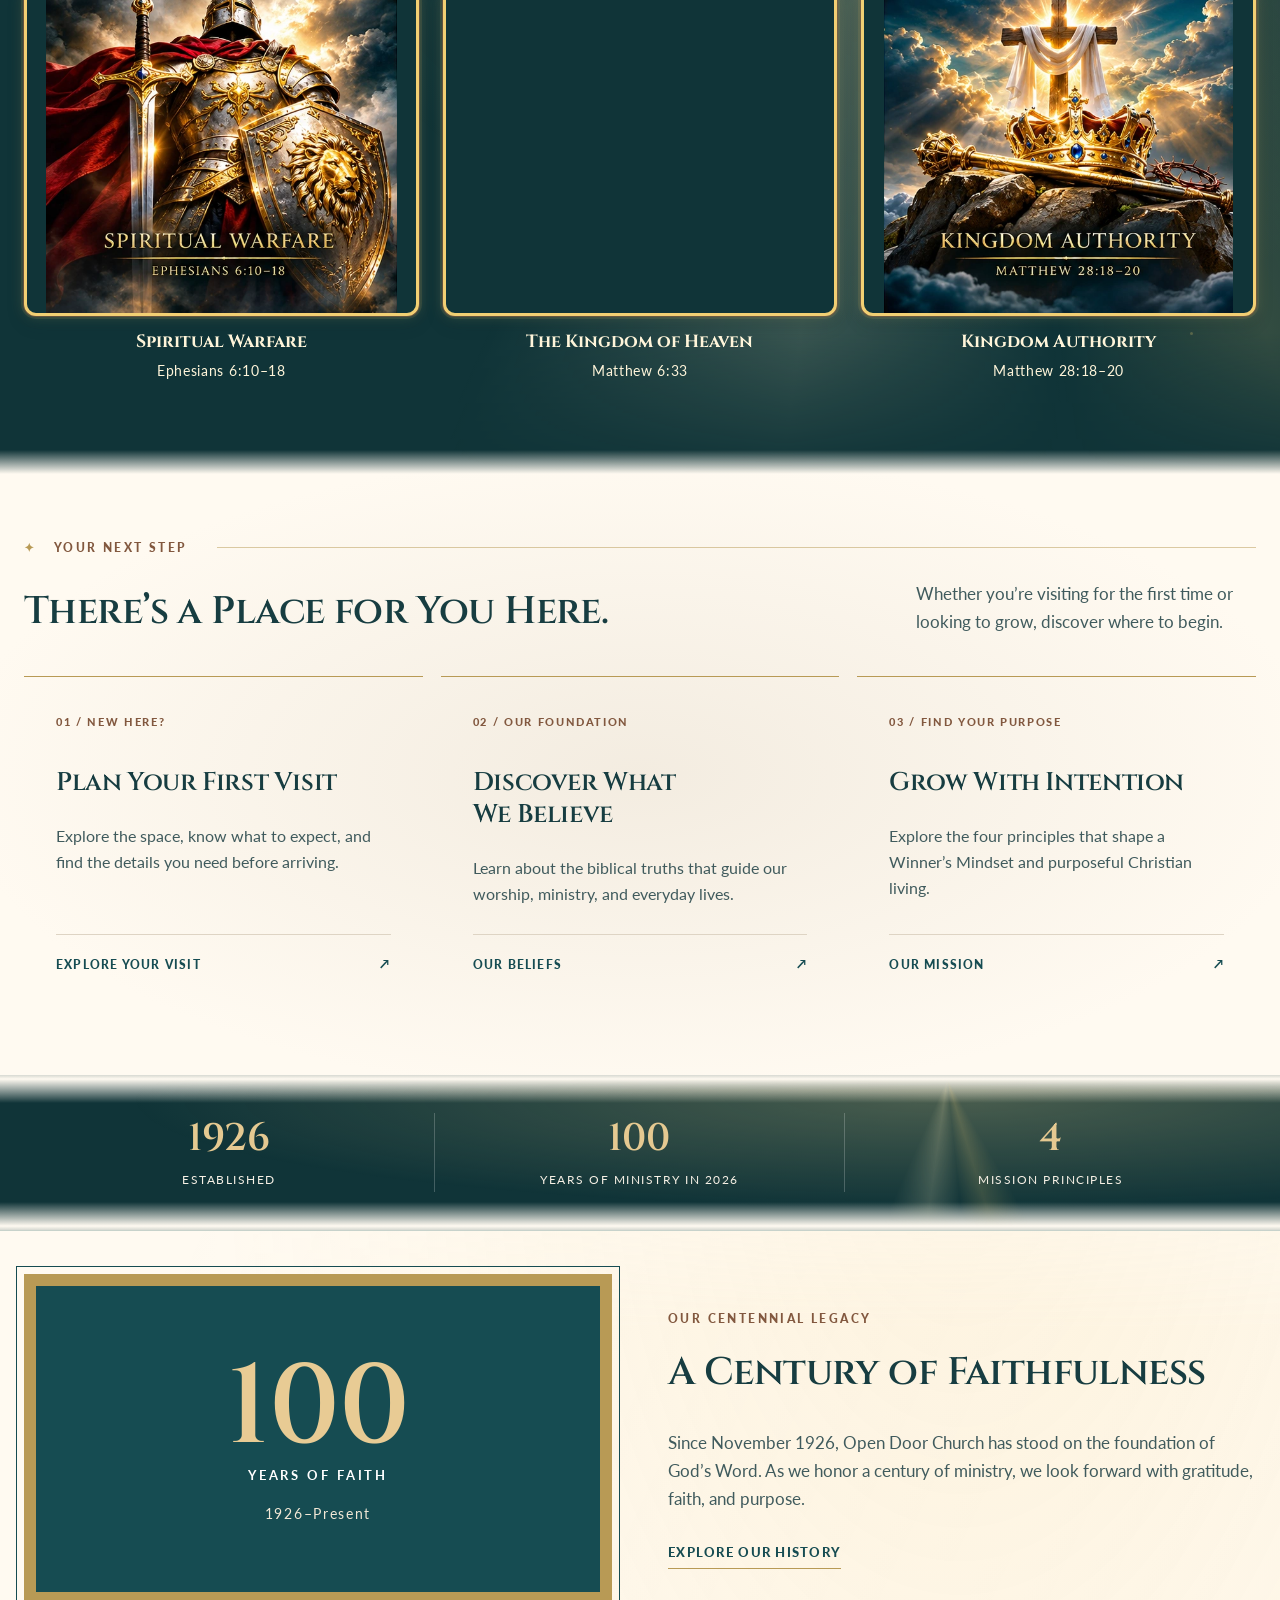
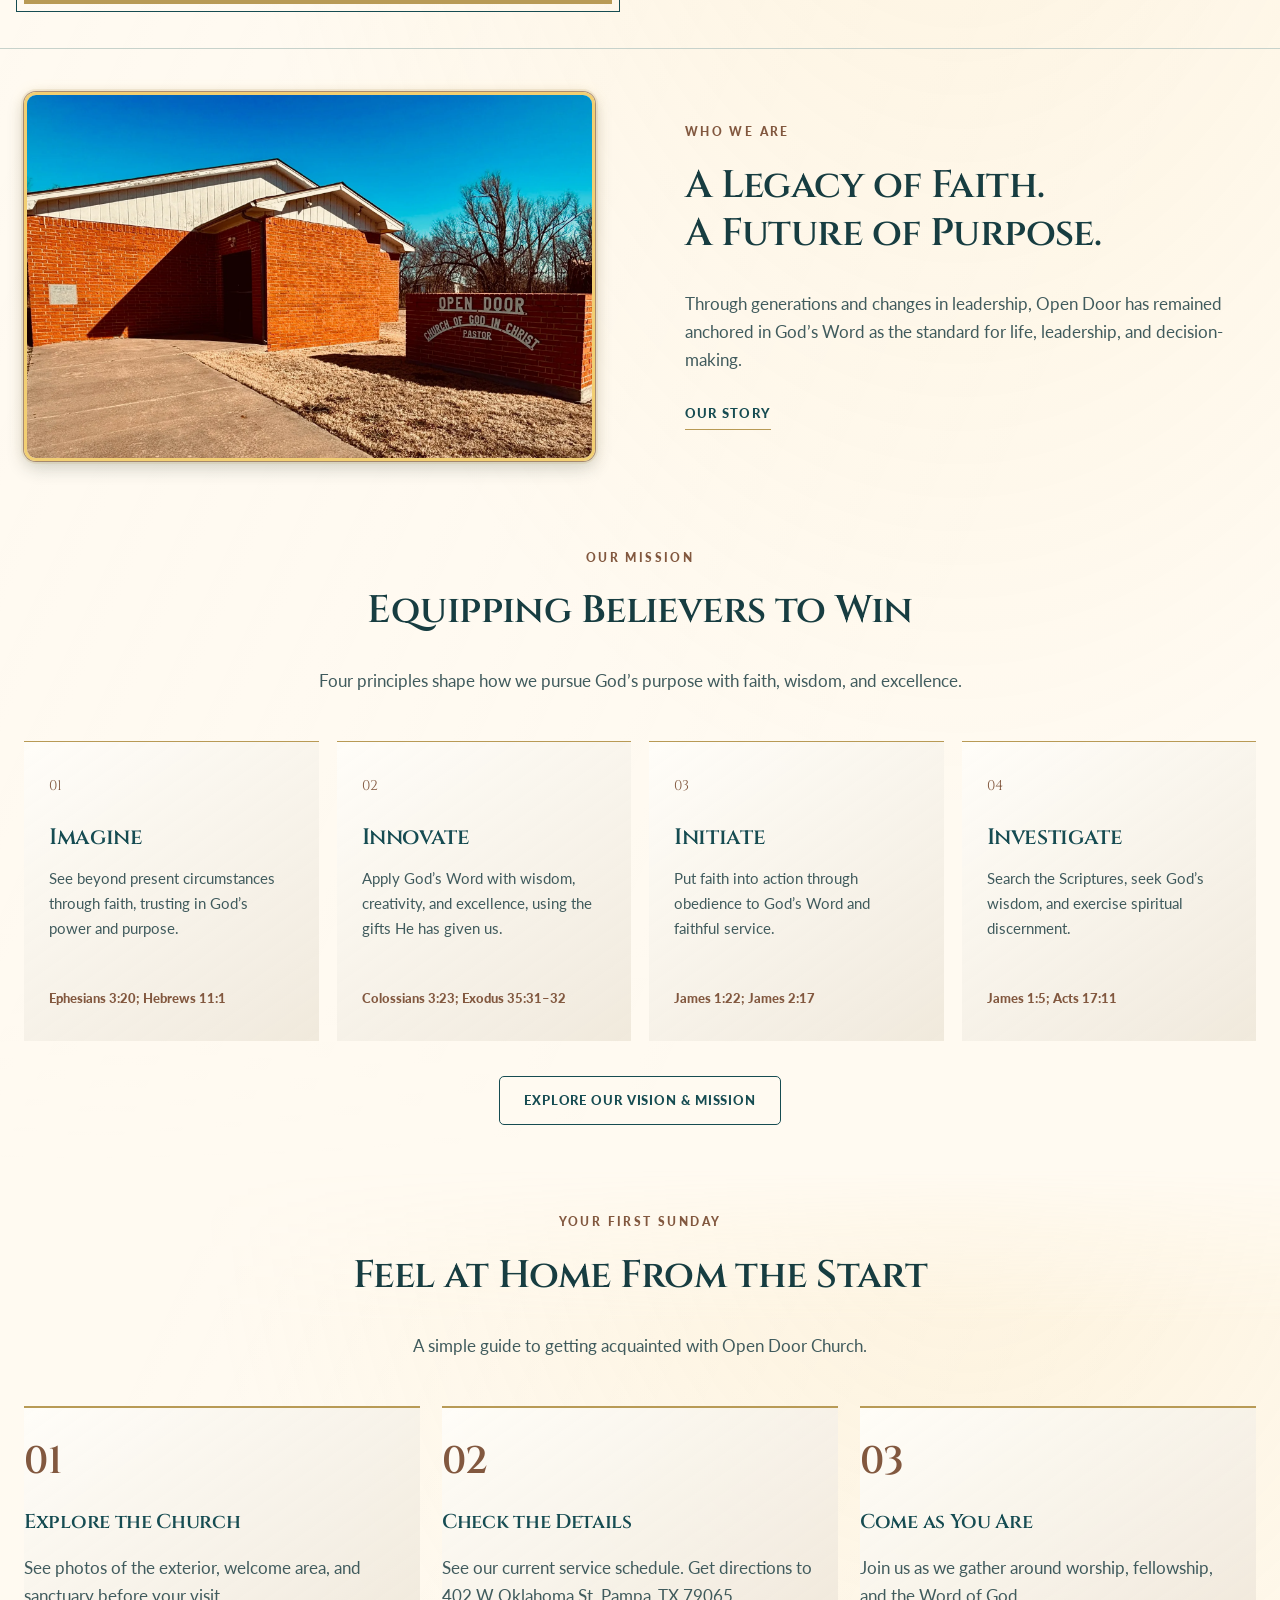
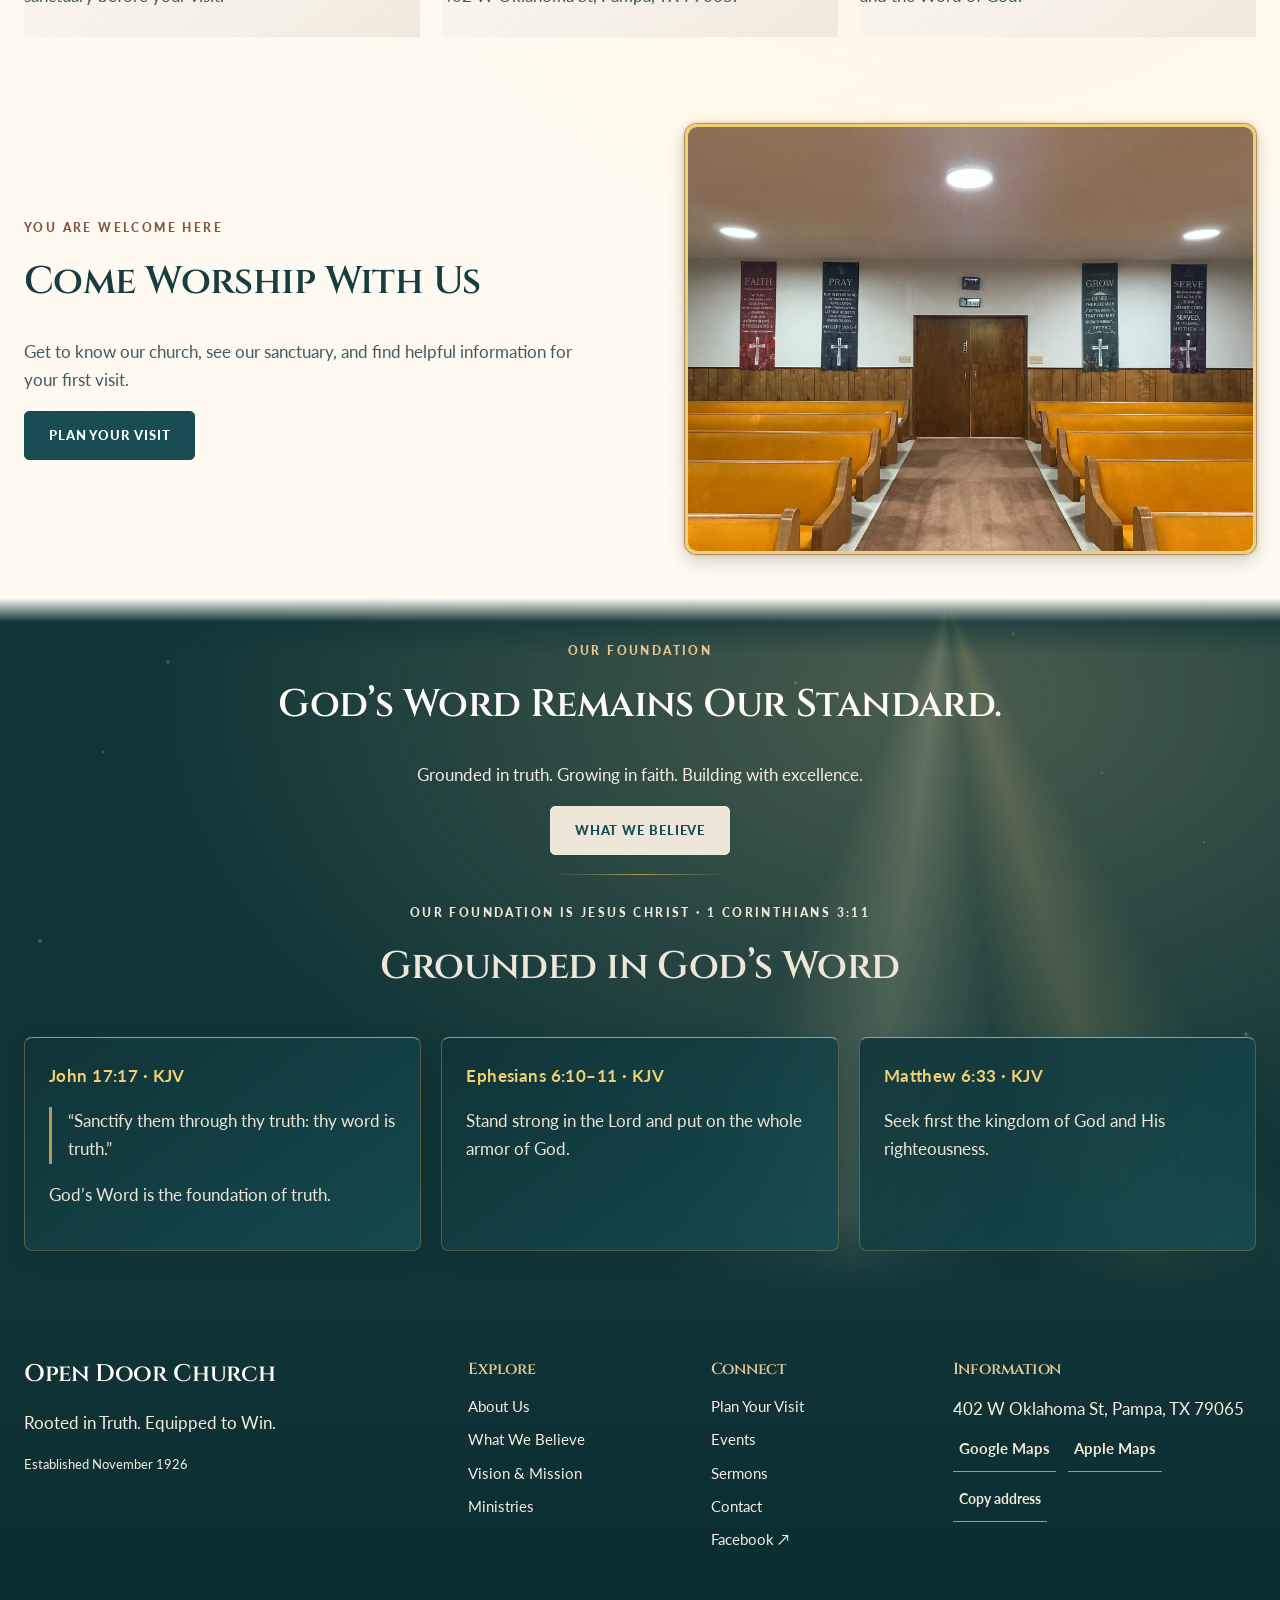
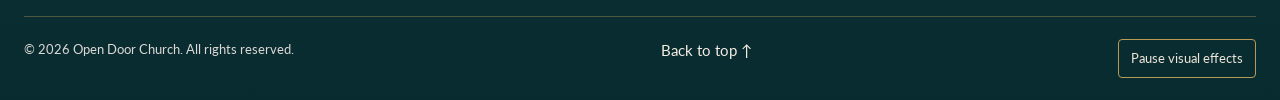
==== commit 39c01423: "Updated the direction links to a simpler click button." ====
--- a/index.html
+++ b/index.html
@@ -28,7 +28,7 @@
   </script>
   <script defer="" src="site-content.js?v=2e54995de87d">
   </script>
-  <script defer="" src="script.js?v=ac28bbb4d392">
+  <script defer="" src="script.js?v=9a7a3b1da81f">
   </script>
   <script defer="" src="interactions.js?v=9441ade88f50">
   </script>
@@ -208,13 +208,10 @@
        402 W Oklahoma St, Pampa, TX 79065
        <br/>
        <span class="direction-options">
-        <a class="direction-link" href="https://www.google.com/maps/dir/?api=1&amp;destination=402%20W%20Oklahoma%20St%2C%20Pampa%2C%20TX%2079065" rel="noopener noreferrer" target="_blank">
-         Get Directions ↗
-         <span class="direction-provider" data-added-map-copy="">
-          Google Maps
-         </span>
-        </a>
-        <a class="direction-link" data-added-map-copy="" href="https://maps.apple.com/directions?destination=402%20W%20Oklahoma%20St%2C%20Pampa%2C%20TX%2079065&amp;mode=driving" rel="noopener noreferrer" target="_blank">
+        <a aria-label="Get directions using Google Maps" class="direction-link" href="https://www.google.com/maps/dir/?api=1&amp;destination=402%20W%20Oklahoma%20St%2C%20Pampa%2C%20TX%2079065" rel="noopener noreferrer" target="_blank">
+         Google Maps
+        </a>
+        <a aria-label="Get directions using Apple Maps" class="direction-link" href="https://maps.apple.com/directions?destination=402%20W%20Oklahoma%20St%2C%20Pampa%2C%20TX%2079065&amp;mode=driving" rel="noopener noreferrer" target="_blank">
          Apple Maps
         </a>
         <button class="copy-address" data-added-map-copy="" hidden="" type="button">
@@ -932,15 +929,13 @@
        Information
       </h3>
       <p>
-       402 W Oklahoma St, Pampa, TX 79065.
+       402 W Oklahoma St, Pampa, TX 79065
+       <br/>
        <span class="direction-options">
-        <a class="direction-link" href="https://www.google.com/maps/dir/?api=1&amp;destination=402%20W%20Oklahoma%20St%2C%20Pampa%2C%20TX%2079065" rel="noopener noreferrer" target="_blank">
-         Directions ↗
-         <span class="direction-provider" data-added-map-copy="">
-          Google Maps
-         </span>
-        </a>
-        <a class="direction-link" data-added-map-copy="" href="https://maps.apple.com/directions?destination=402%20W%20Oklahoma%20St%2C%20Pampa%2C%20TX%2079065&amp;mode=driving" rel="noopener noreferrer" target="_blank">
+        <a aria-label="Get directions using Google Maps" class="direction-link" href="https://www.google.com/maps/dir/?api=1&amp;destination=402%20W%20Oklahoma%20St%2C%20Pampa%2C%20TX%2079065" rel="noopener noreferrer" target="_blank">
+         Google Maps
+        </a>
+        <a aria-label="Get directions using Apple Maps" class="direction-link" href="https://maps.apple.com/directions?destination=402%20W%20Oklahoma%20St%2C%20Pampa%2C%20TX%2079065&amp;mode=driving" rel="noopener noreferrer" target="_blank">
          Apple Maps
         </a>
         <button class="copy-address" data-added-map-copy="" hidden="" type="button">
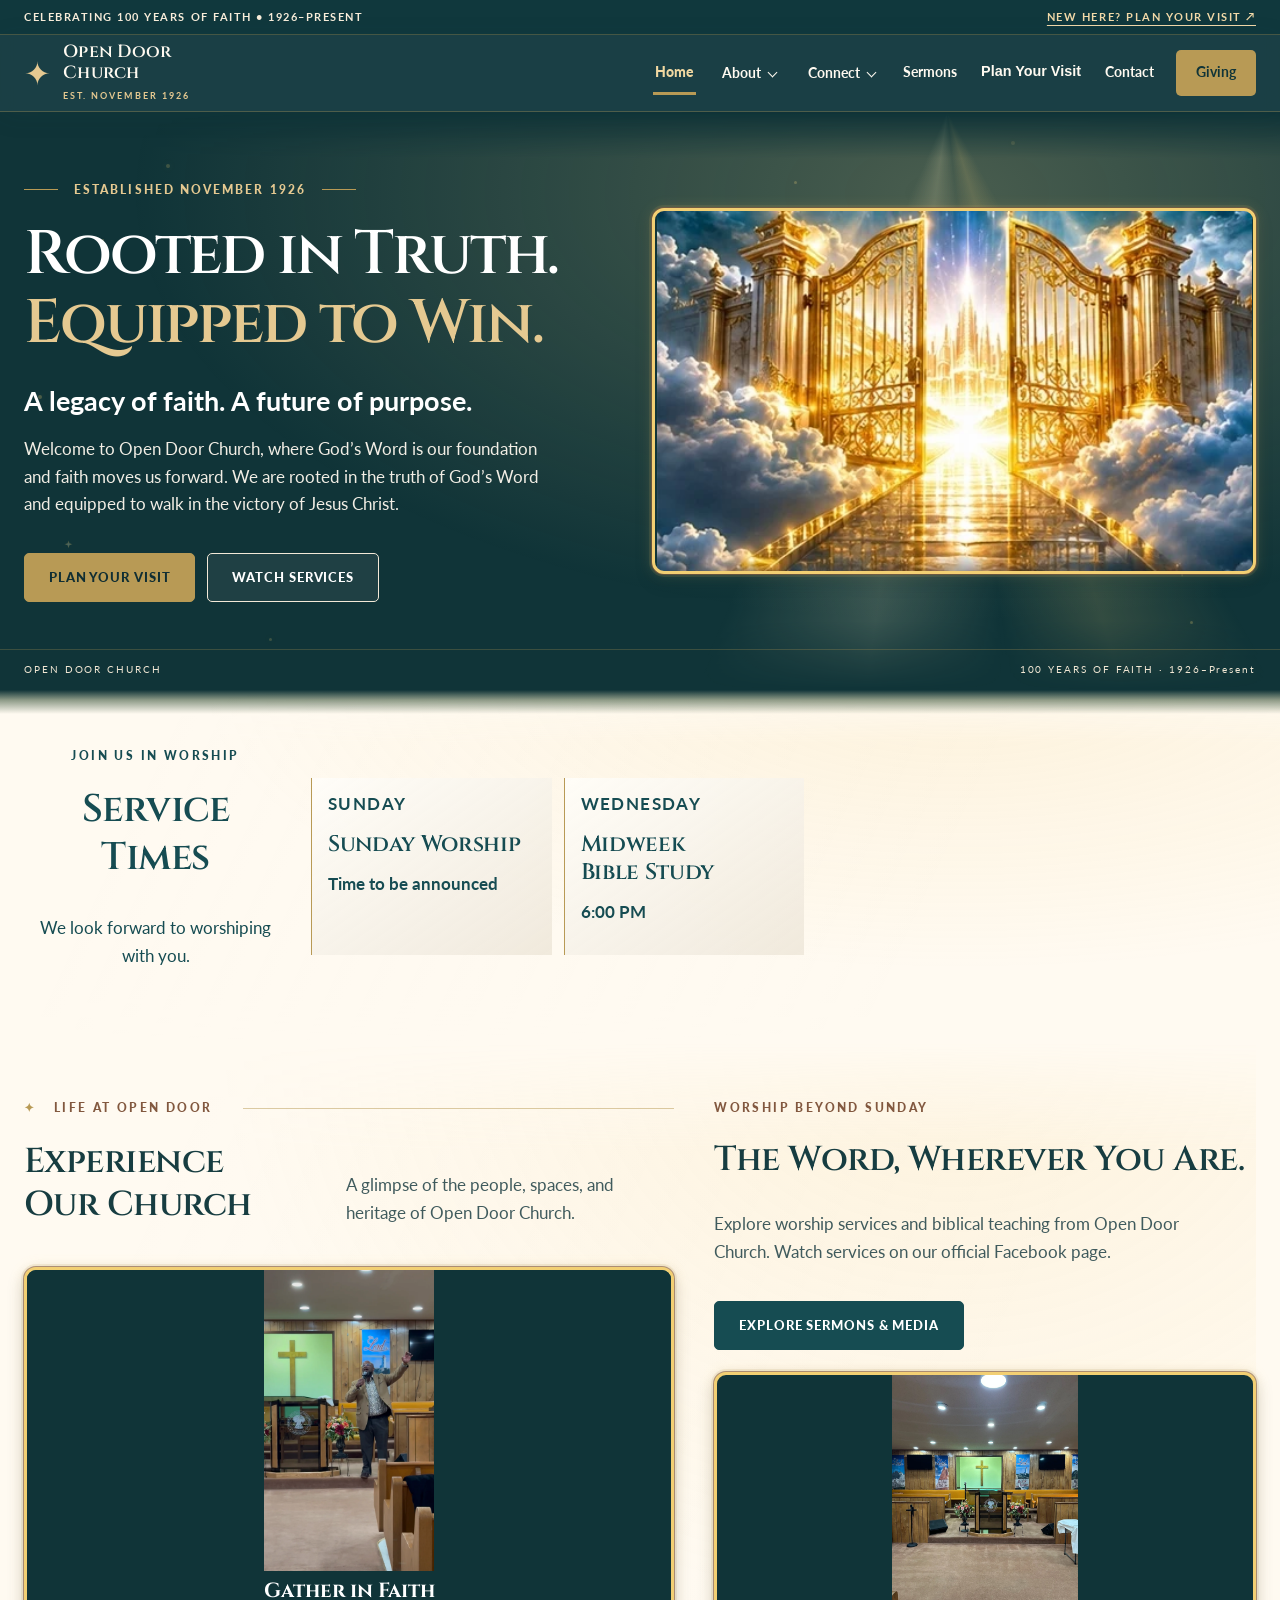
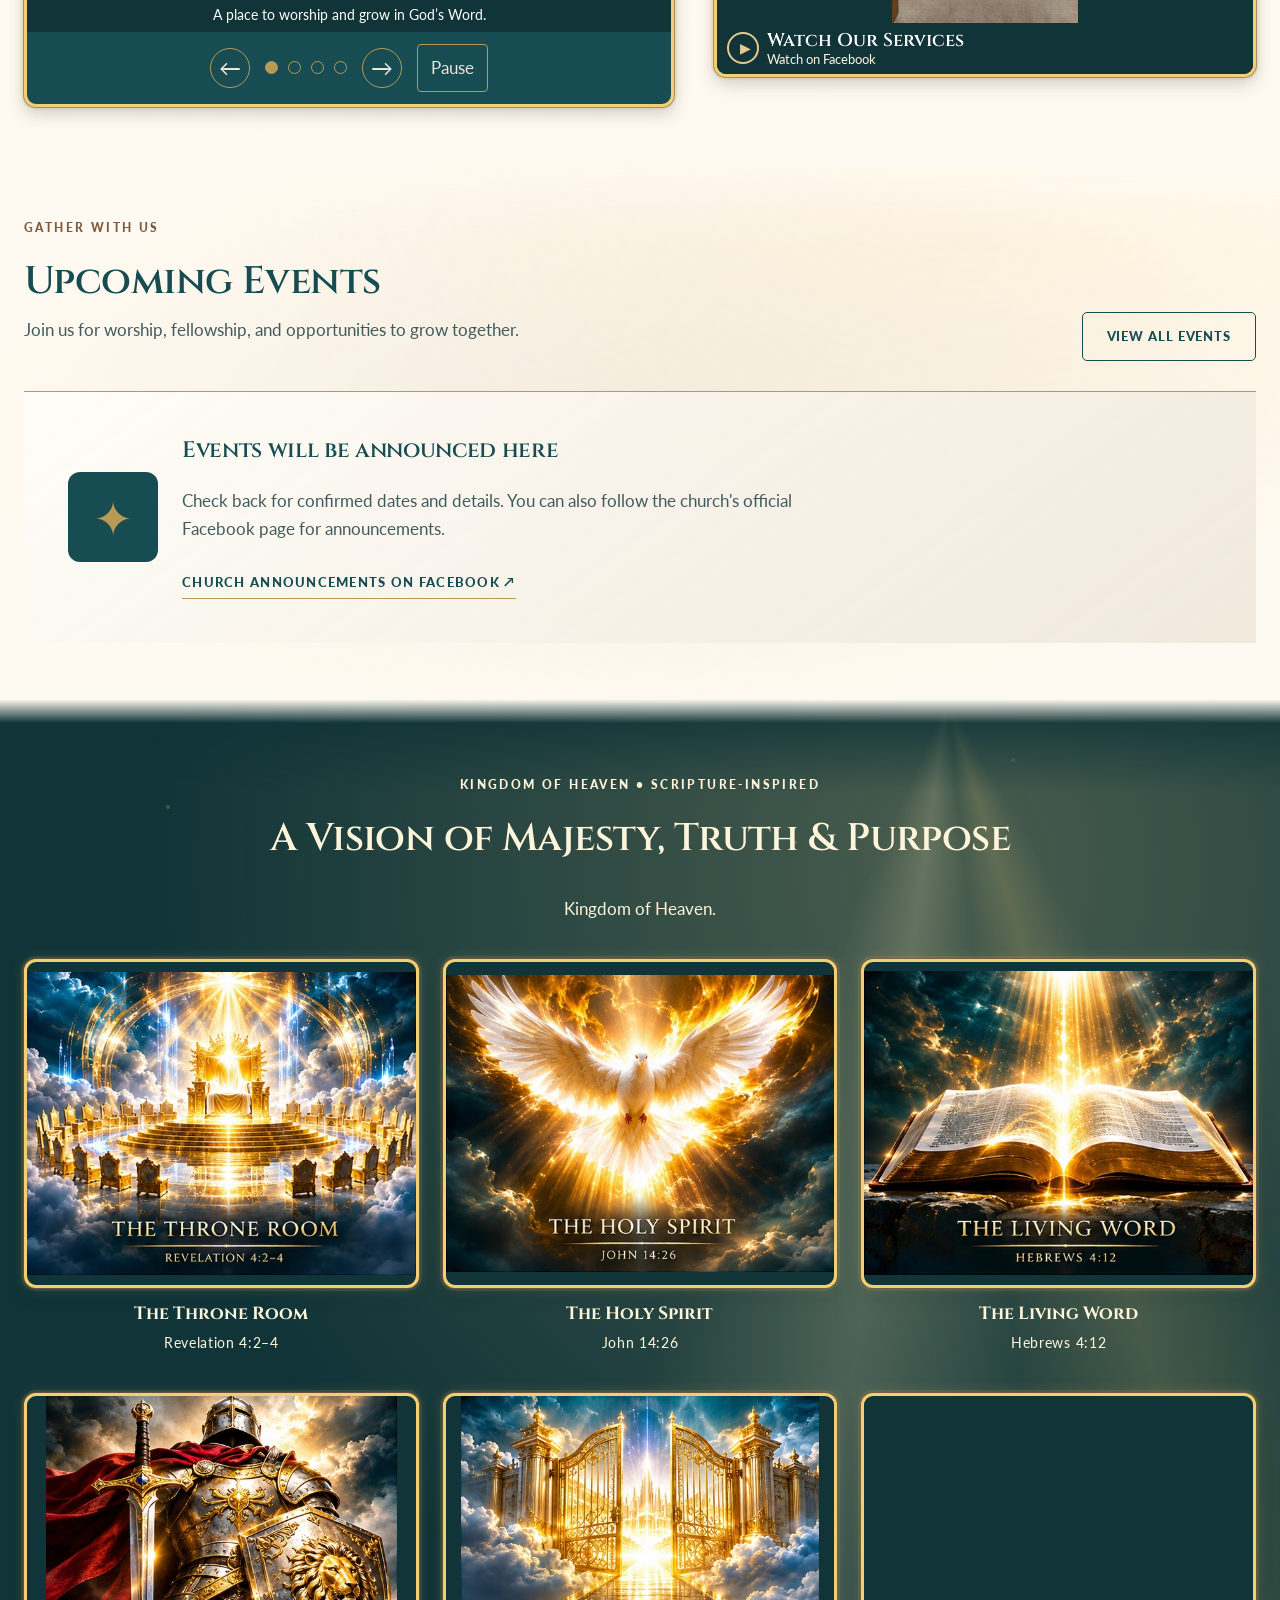
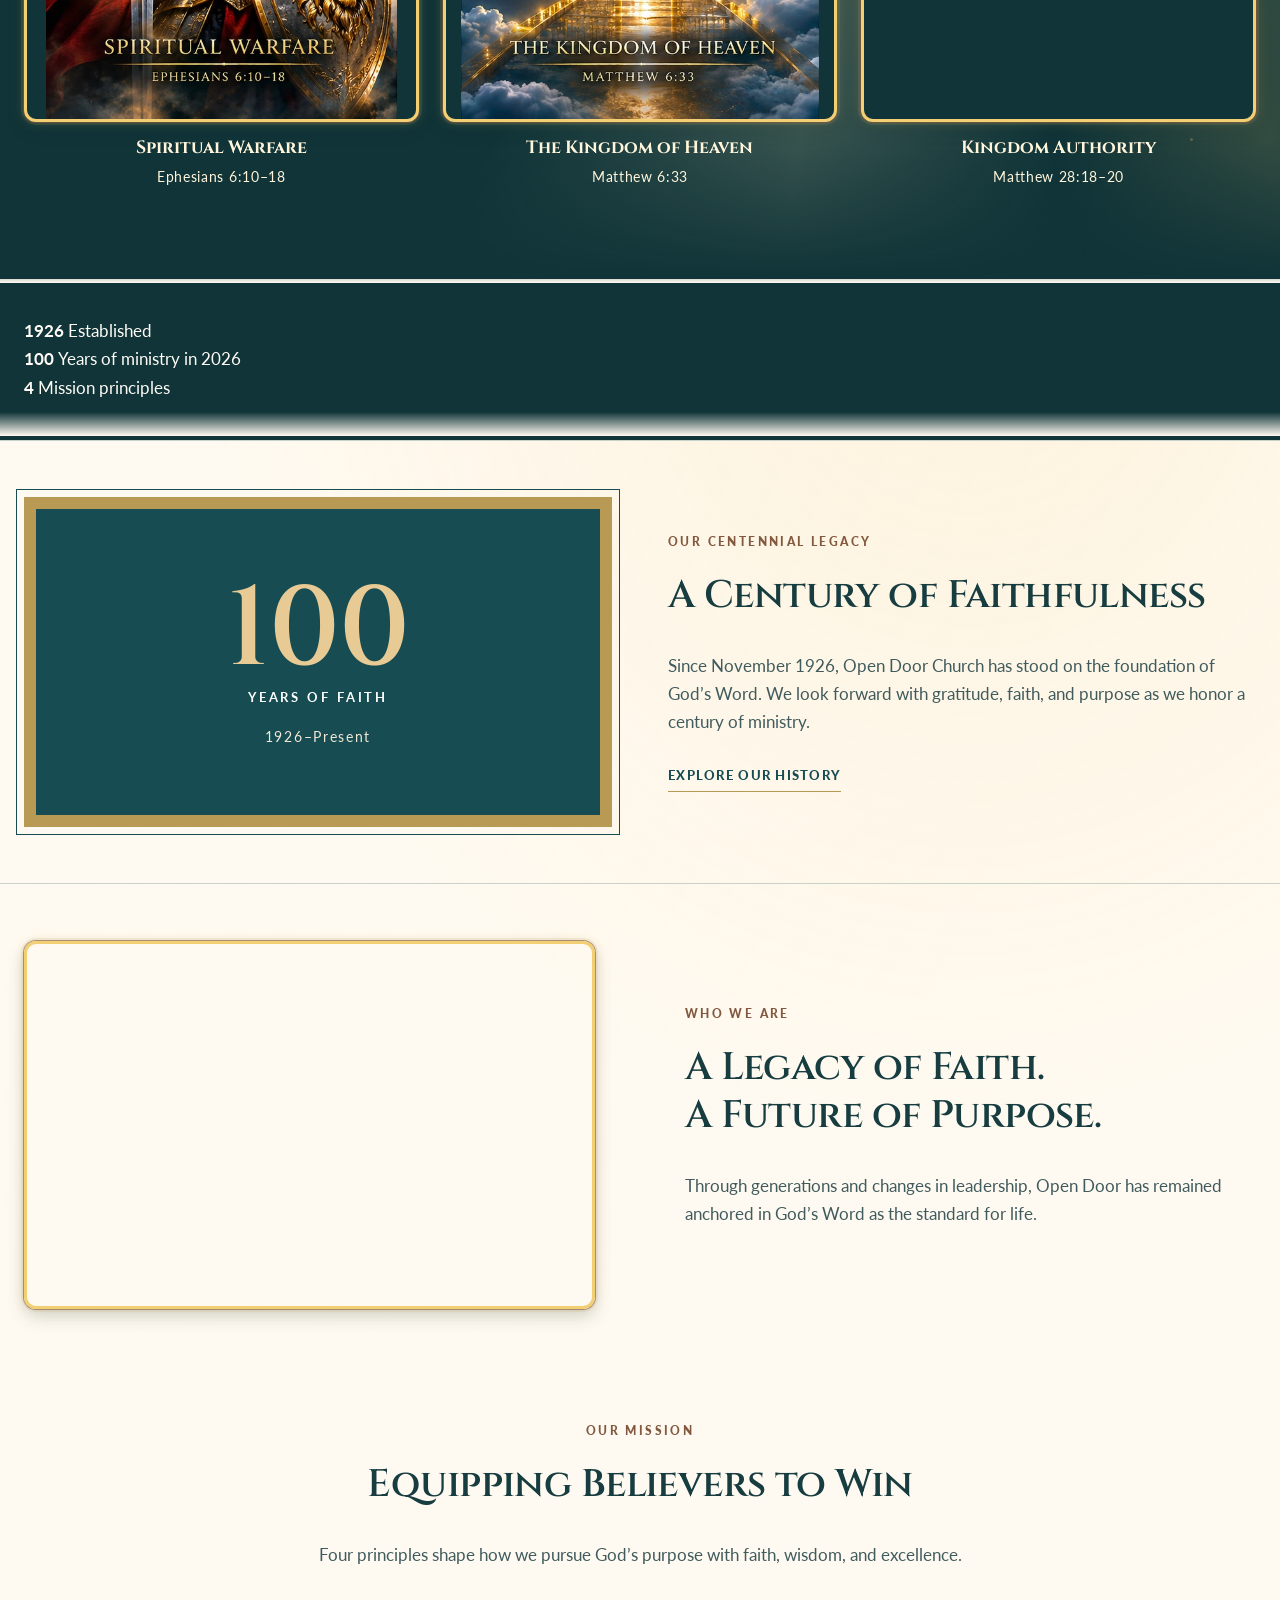
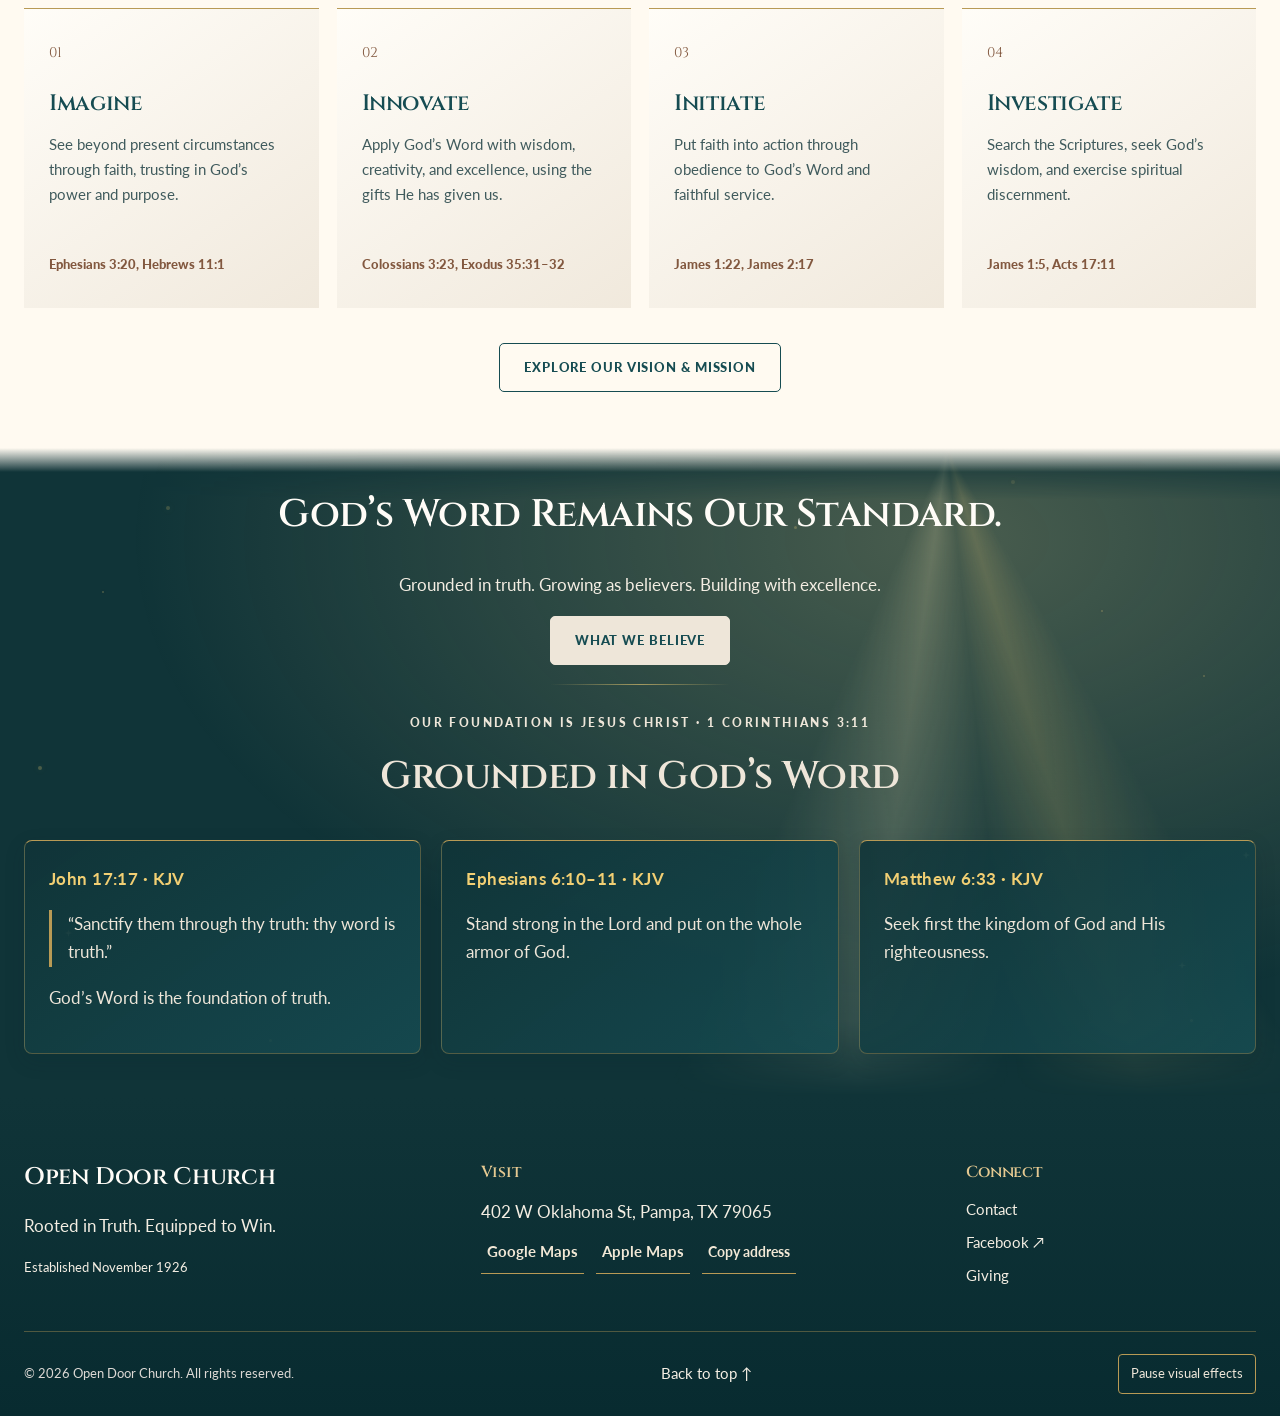
==== commit ef86b15e: "Updated webpages to simply the information." ====
--- a/index.html
+++ b/index.html
@@ -20,7 +20,7 @@
   <link crossorigin="" href="https://fonts.gstatic.com" rel="preconnect"/>
   <link href="https://fonts.googleapis.com/css2?family=Cinzel:wght@400;500;600;700&amp;family=Lato:wght@400;500;700;900&amp;display=swap" rel="stylesheet"/>
   <link href="assets/favicon.svg" rel="icon" type="image/svg+xml"/>
-  <link href="styles.css?v=df861a7f83c6" rel="stylesheet"/>
+  <link href="styles.css?v=62907f2d176b" rel="stylesheet"/>
   <script type="application/ld+json">
    {"@context":"https://schema.org","@type":"Church","name":"Open Door Church","description":"Christian church established in November 1926.","foundingDate":"1926-11","address":{"@type":"PostalAddress","streetAddress":"402 W Oklahoma St","addressLocality":"Pampa","addressRegion":"TX","postalCode":"79065","addressCountry":"US"},"hasMap":"https://www.google.com/maps/search/?api=1&query=402%20W%20Oklahoma%20St%2C%20Pampa%2C%20TX%2079065","sameAs":["https://www.facebook.com/share/1DZhR4D1Pu/?mibextid=wwXIfr"]}
   </script>
@@ -28,9 +28,9 @@
   </script>
   <script defer="" src="site-content.js?v=2e54995de87d">
   </script>
-  <script defer="" src="script.js?v=9a7a3b1da81f">
+  <script defer="" src="script.js?v=388a6f51e28e">
   </script>
-  <script defer="" src="interactions.js?v=9441ade88f50">
+  <script defer="" src="interactions.js?v=4747ccedd9ae">
   </script>
  </head>
  <body>
@@ -204,64 +204,8 @@
         </p>
        </article>
       </div>
-      <p class="service-times-location">
-       402 W Oklahoma St, Pampa, TX 79065
-       <br/>
-       <span class="direction-options">
-        <a aria-label="Get directions using Google Maps" class="direction-link" href="https://www.google.com/maps/dir/?api=1&amp;destination=402%20W%20Oklahoma%20St%2C%20Pampa%2C%20TX%2079065" rel="noopener noreferrer" target="_blank">
-         Google Maps
-        </a>
-        <a aria-label="Get directions using Apple Maps" class="direction-link" href="https://maps.apple.com/directions?destination=402%20W%20Oklahoma%20St%2C%20Pampa%2C%20TX%2079065&amp;mode=driving" rel="noopener noreferrer" target="_blank">
-         Apple Maps
-        </a>
-        <button class="copy-address" data-added-map-copy="" hidden="" type="button">
-         Copy address
-        </button>
-        <span aria-live="polite" class="copy-status" data-added-map-copy="" role="status">
-        </span>
-       </span>
-      </p>
-      <a class="button button-outline" href="./visit/">
-       Plan Your Visit
-      </a>
      </div>
     </section>
-    <div class="home-group home-welcome">
-     <section aria-label="Explore Open Door" class="royal-quick-links container">
-      <a class="" href="./about/">
-       Our Story
-      </a>
-      <a class="" href="./beliefs/">
-       What We Believe
-      </a>
-      <a class="" href="./ministries/">
-       Our Ministries
-      </a>
-      <a class="" href="./events/">
-       Upcoming Events
-      </a>
-     </section>
-     <section aria-label="Quick links" class="welcome-strip">
-      <div class="container welcome-strip-inner">
-       <div>
-        <span class="welcome-strip-icon">
-         ✦
-        </span>
-        <div>
-         <strong>
-          New to Open Door?
-         </strong>
-         <small>
-          Discover what to expect when you visit.
-         </small>
-        </div>
-       </div>
-       <a class="welcome-strip-link" href="./visit/">
-        Plan Your Visit ↗
-       </a>
-      </div>
-     </section>
-    </div>
     <div class="home-group home-media">
      <section aria-labelledby="showcase-title" class="section showcase-section">
       <div class="container">
@@ -515,81 +459,9 @@
       </div>
      </div>
     </section>
-    <section aria-labelledby="pathways-title" class="section pathways-section">
-     <div class="container">
-      <div class="section-topline">
-       <p class="eyebrow">
-        Your next step
-       </p>
-       <span aria-hidden="true" class="fine-rule">
-       </span>
-      </div>
-      <div class="section-heading-row">
-       <h2 id="pathways-title">
-        There’s a Place for You Here.
-       </h2>
-       <p>
-        Whether you’re visiting for the first time or looking to grow, discover where to begin.
-       </p>
-      </div>
-      <div class="pathway-grid">
-       <article class="pathway-card">
-        <span class="pathway-index">
-         01 / New here?
-        </span>
-        <h3>
-         Plan Your First Visit
-        </h3>
-        <p>
-         Explore the space, know what to expect, and find the details you need before arriving.
-        </p>
-        <a class="pathway-link" href="./visit/">
-         Explore your visit
-         <span aria-hidden="true">
-          ↗
-         </span>
-        </a>
-       </article>
-       <article class="pathway-card">
-        <span class="pathway-index">
-         02 / Our foundation
-        </span>
-        <h3>
-         Discover What We Believe
-        </h3>
-        <p>
-         Learn about the biblical truths that guide our worship, ministry, and everyday lives.
-        </p>
-        <a class="pathway-link" href="./beliefs/">
-         Our beliefs
-         <span aria-hidden="true">
-          ↗
-         </span>
-        </a>
-       </article>
-       <article class="pathway-card">
-        <span class="pathway-index">
-         03 / Find your purpose
-        </span>
-        <h3>
-         Grow With Intention
-        </h3>
-        <p>
-         Explore the four principles that shape a Winner’s Mindset and purposeful Christian living.
-        </p>
-        <a class="pathway-link" href="./vision/">
-         Our mission
-         <span aria-hidden="true">
-          ↗
-         </span>
-        </a>
-       </article>
-      </div>
-     </div>
-    </section>
     <div class="home-group home-heritage">
      <section class="heritage-band">
-      <div class="container heritage-grid">
+      <div class="container heritaFge-grid">
        <div>
         <strong>
          1926
@@ -637,7 +509,7 @@
          A Century of Faithfulness
         </h2>
         <p>
-         Since November 1926, Open Door Church has stood on the foundation of God’s Word. As we honor a century of ministry, we look forward with gratitude, faith, and purpose.
+         Since November 1926, Open Door Church has stood on the foundation of God’s Word. We look forward with gratitude, faith, and purpose as we honor a century of ministry.
         </p>
         <a class="text-link" href="./about/">
          Explore Our History
@@ -659,13 +531,12 @@
         A Future of Purpose.
        </h2>
        <p>
-        Through generations and changes in leadership, Open Door has remained anchored in God’s Word as the standard for life, leadership, and decision-making.
-       </p>
-       <a class="text-link" href="./about/">
-        Our Story
-       </a>
+        Through generations and changes in leadership, Open Door has remained anchored in God’s Word as the standard for life.
+       </p>
       </div>
      </section>
+    </div>
+    <div class="home-group home-mission">
      <section class="section section-muted">
       <div class="container center-heading">
        <p class="eyebrow">
@@ -690,7 +561,7 @@
          See beyond present circumstances through faith, trusting in God’s power and purpose.
         </p>
         <span class="verse">
-         Ephesians 3:20; Hebrews 11:1
+         Ephesians 3:20, Hebrews 11:1
         </span>
        </article>
        <article class="mission-card">
@@ -704,7 +575,7 @@
          Apply God’s Word with wisdom, creativity, and excellence, using the gifts He has given us.
         </p>
         <span class="verse">
-         Colossians 3:23; Exodus 35:31–32
+         Colossians 3:23, Exodus 35:31–32
         </span>
        </article>
        <article class="mission-card">
@@ -718,7 +589,7 @@
          Put faith into action through obedience to God’s Word and faithful service.
         </p>
         <span class="verse">
-         James 1:22; James 2:17
+         James 1:22, James 2:17
         </span>
        </article>
        <article class="mission-card">
@@ -732,82 +603,13 @@
          Search the Scriptures, seek God’s wisdom, and exercise spiritual discernment.
         </p>
         <span class="verse">
-         James 1:5; Acts 17:11
+         James 1:5, Acts 17:11
         </span>
        </article>
       </div>
       <div class="center-action">
        <a class="button button-outline" href="./vision/">
         Explore Our Vision &amp; Mission
-       </a>
-      </div>
-     </section>
-    </div>
-    <div class="home-group home-visit">
-     <section aria-labelledby="visit-steps-title" class="section section-muted">
-      <div class="container center-heading">
-       <p class="eyebrow">
-        Your first Sunday
-       </p>
-       <h2 id="visit-steps-title">
-        Feel at Home From the Start
-       </h2>
-       <p>
-        A simple guide to getting acquainted with Open Door Church.
-       </p>
-      </div>
-      <div class="container visit-steps">
-       <article>
-        <span>
-         01
-        </span>
-        <h3>
-         Explore the Church
-        </h3>
-        <p>
-         See photos of the exterior, welcome area, and sanctuary before your visit.
-        </p>
-       </article>
-       <article>
-        <span>
-         02
-        </span>
-        <h3>
-         Check the Details
-        </h3>
-        <p>
-         See our current service schedule. Get directions to 402 W Oklahoma St, Pampa, TX 79065.
-        </p>
-       </article>
-       <article>
-        <span>
-         03
-        </span>
-        <h3>
-         Come as You Are
-        </h3>
-        <p>
-         Join us as we gather around worship, fellowship, and the Word of God.
-        </p>
-       </article>
-      </div>
-     </section>
-     <section class="section container split-section reverse">
-      <div class="section-photo">
-       <img alt="Open Door Church sanctuary with wooden pews and center aisle" class="" decoding="async" loading="lazy" src="./assets/images/sanctuary.webp"/>
-      </div>
-      <div class="section-copy">
-       <p class="eyebrow">
-        You are welcome here
-       </p>
-       <h2>
-        Come Worship With Us
-       </h2>
-       <p>
-        Get to know our church, see our sanctuary, and find helpful information for your first visit.
-       </p>
-       <a class="button button-primary" href="./visit/">
-        Plan Your Visit
        </a>
       </div>
      </section>
@@ -815,14 +617,11 @@
     <div class="home-group home-foundation">
      <section class="section statement-section">
       <div class="container statement-inner">
-       <p class="eyebrow">
-        Our foundation
-       </p>
        <h2>
         God’s Word Remains Our Standard.
        </h2>
        <p>
-        Grounded in truth. Growing in faith. Building with excellence.
+        Grounded in truth. Growing as believers. Building with excellence.
        </p>
        <a class="button button-light" href="./beliefs/">
         What We Believe
@@ -889,44 +688,7 @@
      </div>
      <div>
       <h3>
-       Explore
-      </h3>
-      <a class="" href="./about/">
-       About Us
-      </a>
-      <a class="" href="./beliefs/">
-       What We Believe
-      </a>
-      <a class="" href="./vision/">
-       Vision &amp; Mission
-      </a>
-      <a class="" href="./ministries/">
-       Ministries
-      </a>
-     </div>
-     <div>
-      <h3>
-       Connect
-      </h3>
-      <a class="" href="./visit/">
-       Plan Your Visit
-      </a>
-      <a class="" href="./events/">
-       Events
-      </a>
-      <a class="" href="./sermons/">
-       Sermons
-      </a>
-      <a class="" href="./contact/">
-       Contact
-      </a>
-      <a aria-label="Open Door Church official Facebook page" href="https://www.facebook.com/share/1DZhR4D1Pu/?mibextid=wwXIfr" rel="noopener noreferrer" target="_blank">
-       Facebook ↗
-      </a>
-     </div>
-     <div>
-      <h3>
-       Information
+       Visit
       </h3>
       <p>
        402 W Oklahoma St, Pampa, TX 79065
@@ -945,6 +707,20 @@
         </span>
        </span>
       </p>
+     </div>
+     <div>
+      <h3>
+       Connect
+      </h3>
+      <a class="" href="./contact/">
+       Contact
+      </a>
+      <a aria-label="Open Door Church official Facebook page" href="https://www.facebook.com/share/1DZhR4D1Pu/?mibextid=wwXIfr" rel="noopener noreferrer" target="_blank">
+       Facebook ↗
+      </a>
+      <a class="" href="./giving/">
+       Giving
+      </a>
      </div>
     </div>
     <div class="container footer-bottom">
--- a/styles.css
+++ b/styles.css
@@ -706,9 +706,7 @@
 .hero-copy h1 {
   letter-spacing: -0.035em;
 }
-.hero-copy h1 em {
-  color: var(--moran-brown);
-}
+
 .hero-visual {
   border: 8px solid var(--surface);
   box-shadow:
@@ -3186,6 +3184,11 @@
 .cinematic-hero + .service-times-section .button {
   color: #164c52;
 }
+.cinematic-hero + .service-times-section .button-outline:hover,
+.cinematic-hero + .service-times-section .button-outline:focus-visible {
+  background: var(--deep-teal);
+  color: #fff;
+}
 .home-media {
   padding-inline: 0;
   background: transparent;
@@ -3679,3 +3682,109 @@
 @media (max-width: 760px) {
   .heritage-flow { --heritage-edge: 24px; }
 }
+
+/* Modern Royal 3.3 — Refined Simplicity.
+   Compact rhythm and shared light canvas; frame geometry stays unchanged. */
+:root {
+  --refined-section-space: clamp(30px, 4.4vw, 60px);
+  --refined-group-space: clamp(22px, 3vw, 40px);
+  --refined-rule: #b89a554d;
+}
+#main > .section:not(.kingdom-gallery, .scripture-foundation-section, .kingdom-banner),
+.refined-group > .section,
+.home-group > .section:not(.scripture-foundation-section, .statement-section) {
+  padding-block: var(--refined-section-space);
+}
+#main > .page-intro {
+  padding-block: clamp(32px, 4vw, 56px);
+}
+/* Related content shares a linen canvas rather than alternating panels. */
+.refined-group, .home-mission {
+  background: transparent;
+}
+.refined-group > :is(.section-muted, .form-section, .upcoming-events-section),
+.home-mission > .section-muted {
+  background: transparent;
+}
+.refined-group > .section + .section {
+  padding-top: var(--refined-group-space);
+}
+.home-media > .showcase-section, .home-media > .latest-message {
+  padding: 0 !important;
+}
+.home-media > .split-section, .home-media > .refined-visitor-options {
+  grid-column: 1 / -1;
+  width: 100%;
+}
+.home-media > .split-section {
+  padding-block: 0 !important;
+}
+.home-media > .split-section .section-copy h2 {
+  font-size: clamp(1.8rem, 3vw, 3rem);
+}
+.home-media > .refined-visitor-options {
+  padding-bottom: 4px;
+}
+.refined-details {
+  border: 1px solid var(--refined-rule);
+  border-radius: 8px;
+  background: linear-gradient(145deg, #fffdf8f5, #eee6d9db);
+  color: var(--deep-teal);
+}
+.refined-details > summary {
+  cursor: pointer;
+  padding: 16px 20px;
+  font-weight: 700;
+  list-style-position: inside;
+}
+.refined-details > summary:focus-visible {
+  outline: 2px solid var(--deep-teal);
+  outline-offset: 3px;
+}
+.refined-details[open] > summary {
+  border-bottom: 1px solid var(--refined-rule);
+}
+.refined-details > .section {
+  padding-block: var(--refined-group-space);
+  background: transparent;
+}
+.refined-inline-cta {
+  margin-top: 24px;
+  padding-top: 20px;
+  border-top: 1px solid var(--refined-rule);
+}
+.refined-inline-cta h3 {
+  font-size: clamp(1.25rem, 2vw, 1.65rem);
+}
+/* Keep the centered headings compact, without resizing any images. */
+.center-heading {
+  margin-bottom: clamp(24px, 3vw, 40px);
+}
+.site-footer .footer-grid {
+  grid-template-columns: minmax(0, 1.4fr) minmax(0, 1.5fr) minmax(0, 1fr);
+  gap: clamp(24px, 4vw, 56px);
+}
+.site-footer .footer-bottom {
+  margin-top: 30px;
+  align-items: center;
+  flex-wrap: wrap;
+}
+@media (max-width: 760px) {
+  .site-footer .footer-grid { grid-template-columns: repeat(2, minmax(0, 1fr)); }
+  .site-footer .footer-grid > div:first-child { grid-column: 1 / -1; }
+  .site-footer .footer-bottom { align-items: flex-start; }
+  .home-media > .split-section { gap: 24px; }
+}
+@media (max-width: 480px) {
+  .site-footer .footer-grid { grid-template-columns: minmax(0, 1fr); }
+}
+/* Join adjacent dark gallery/heritage bands; avoid a pale stripe between them. */
+#main > .kingdom-gallery:has(+ .home-heritage) {
+  --flow-end: var(--flow-dark);
+}
+#main > .home-heritage > .heritage-band {
+  --flow-start: var(--flow-dark);
+}
+.home-heritage > .heritage-band > .divine-veil-layer {
+  display: none;
+}
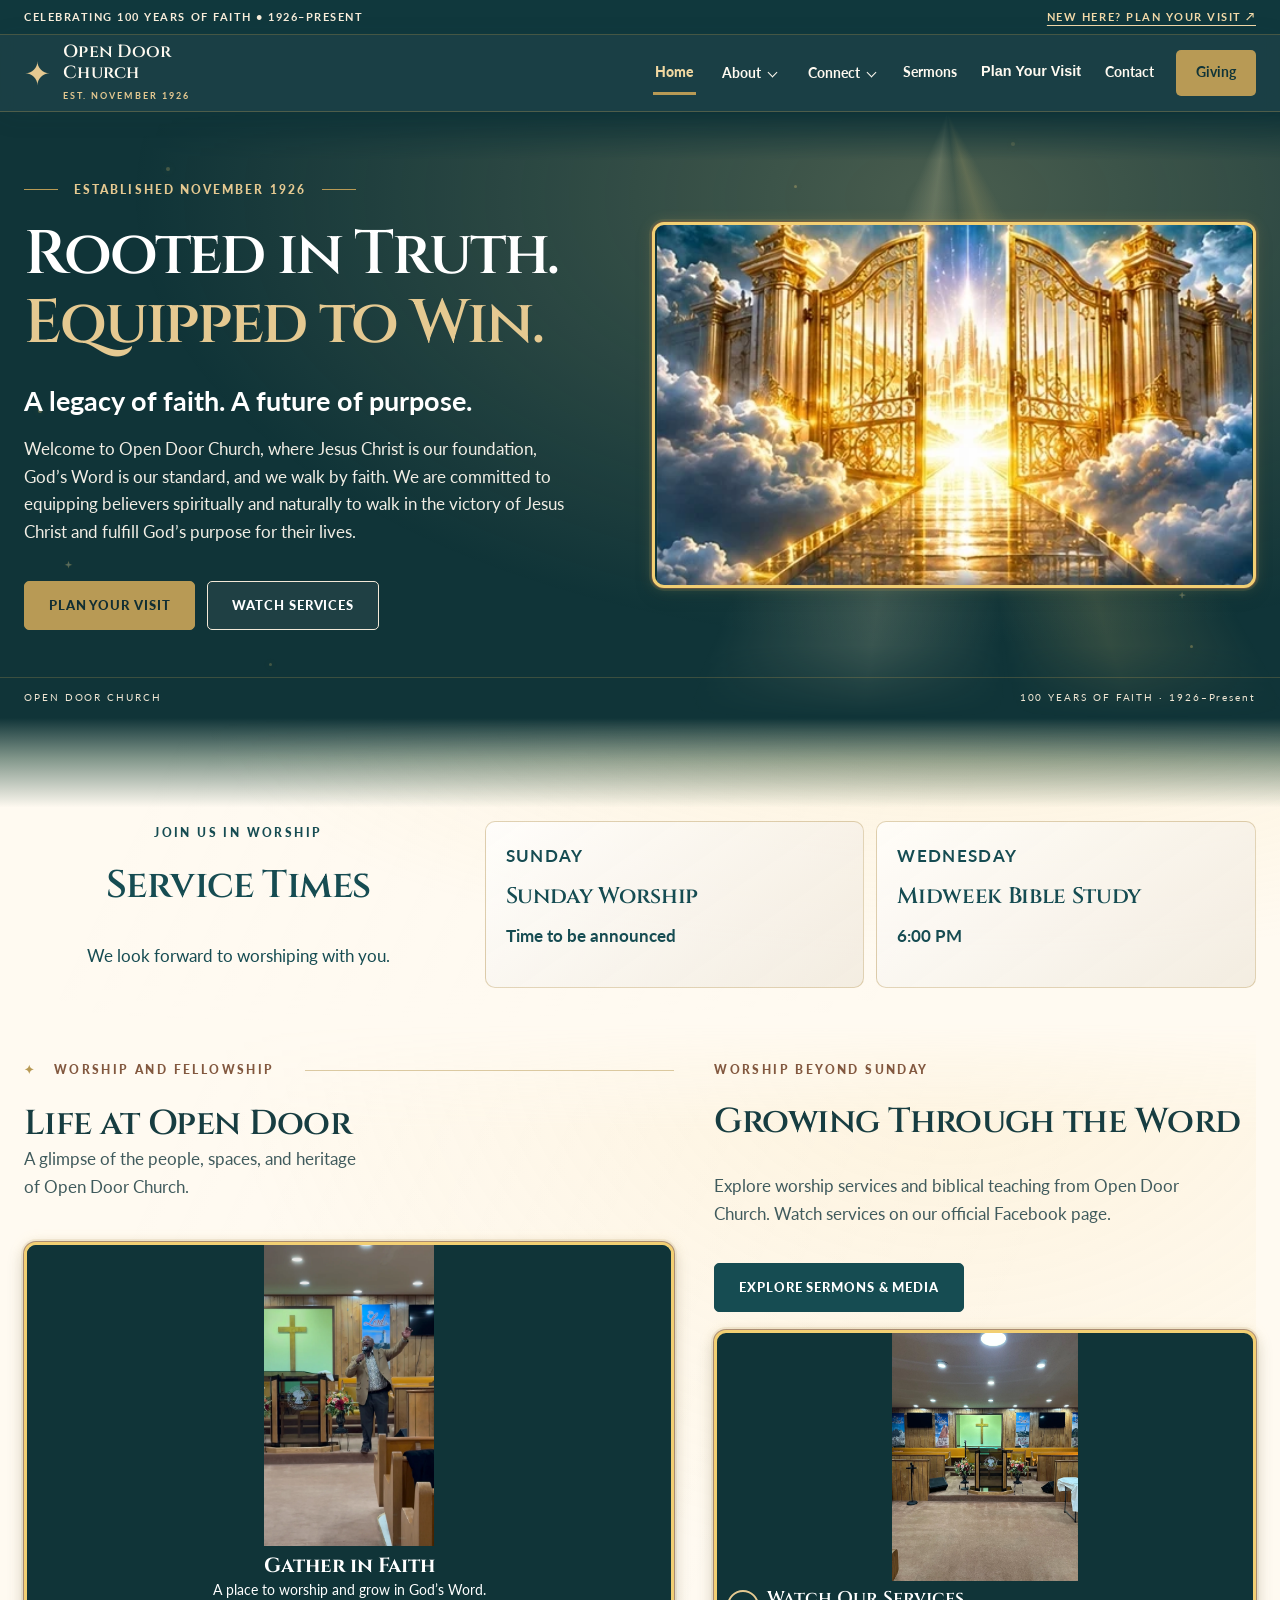
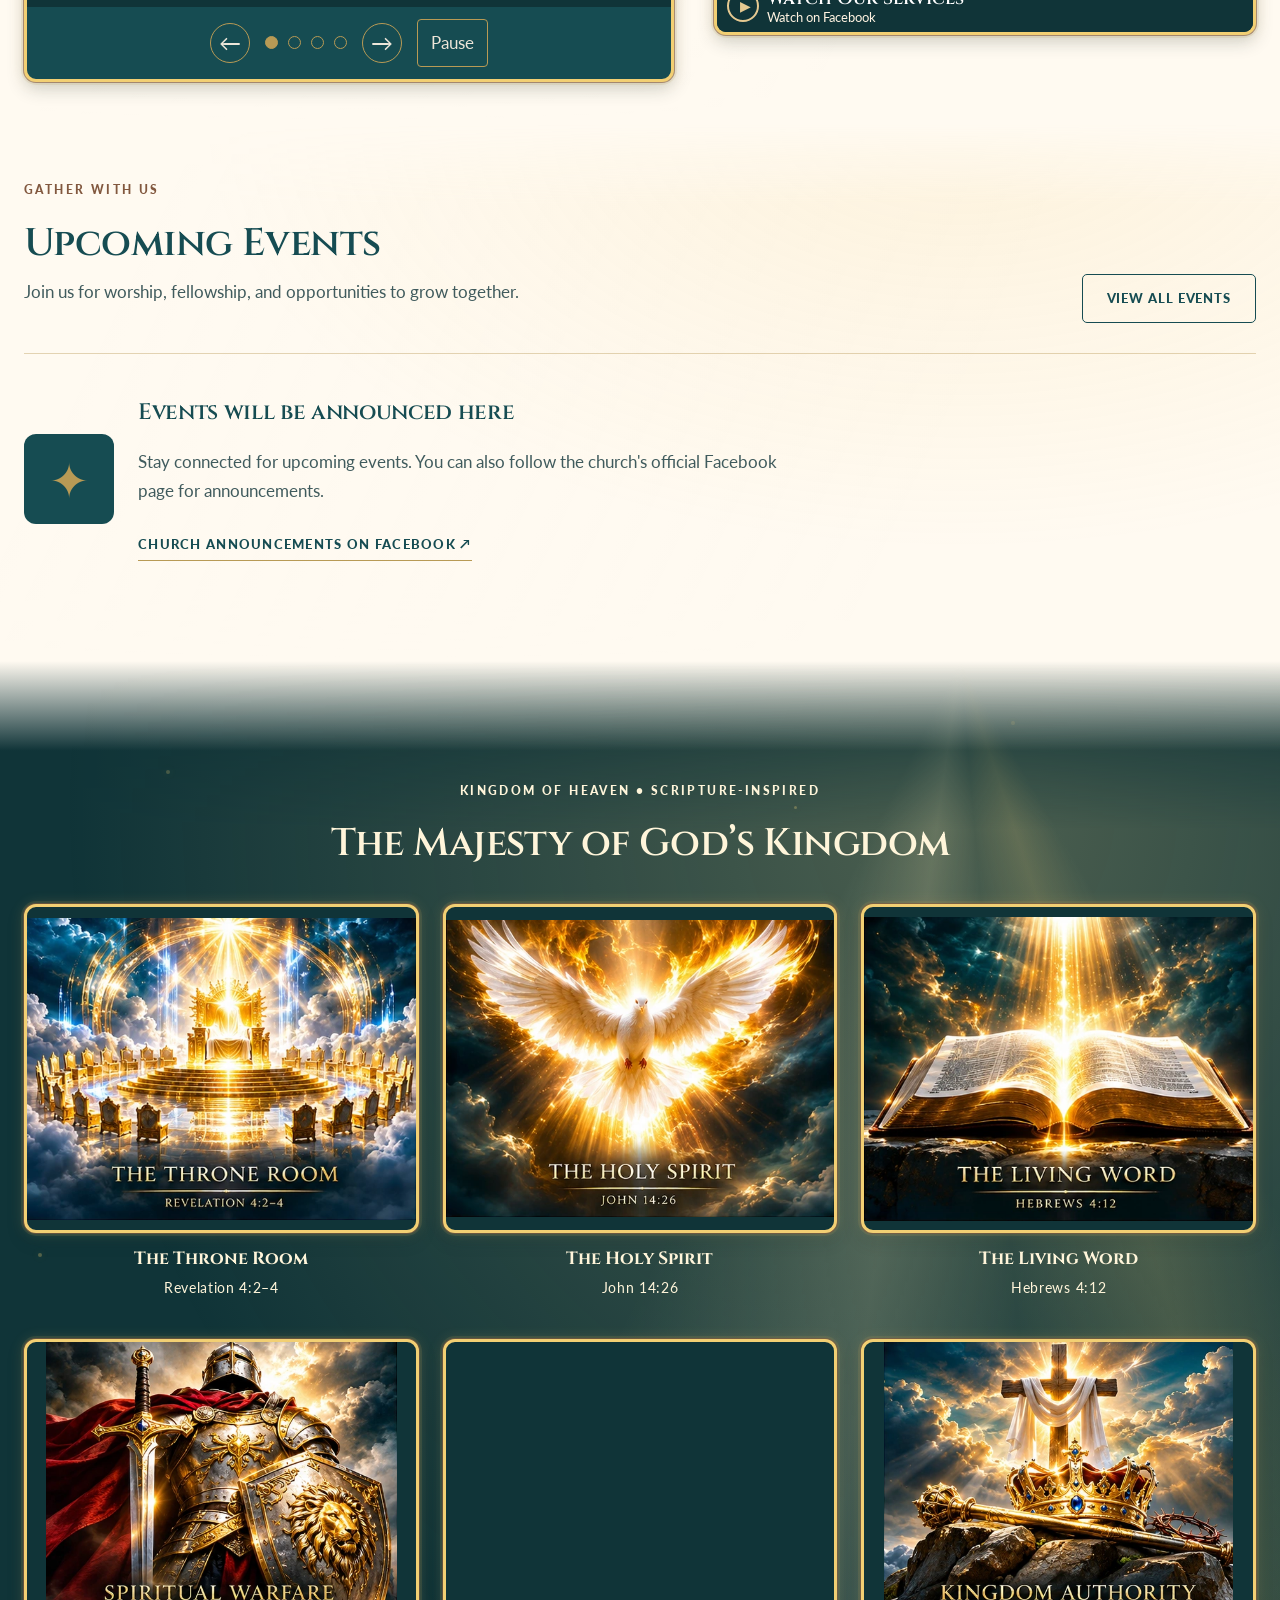
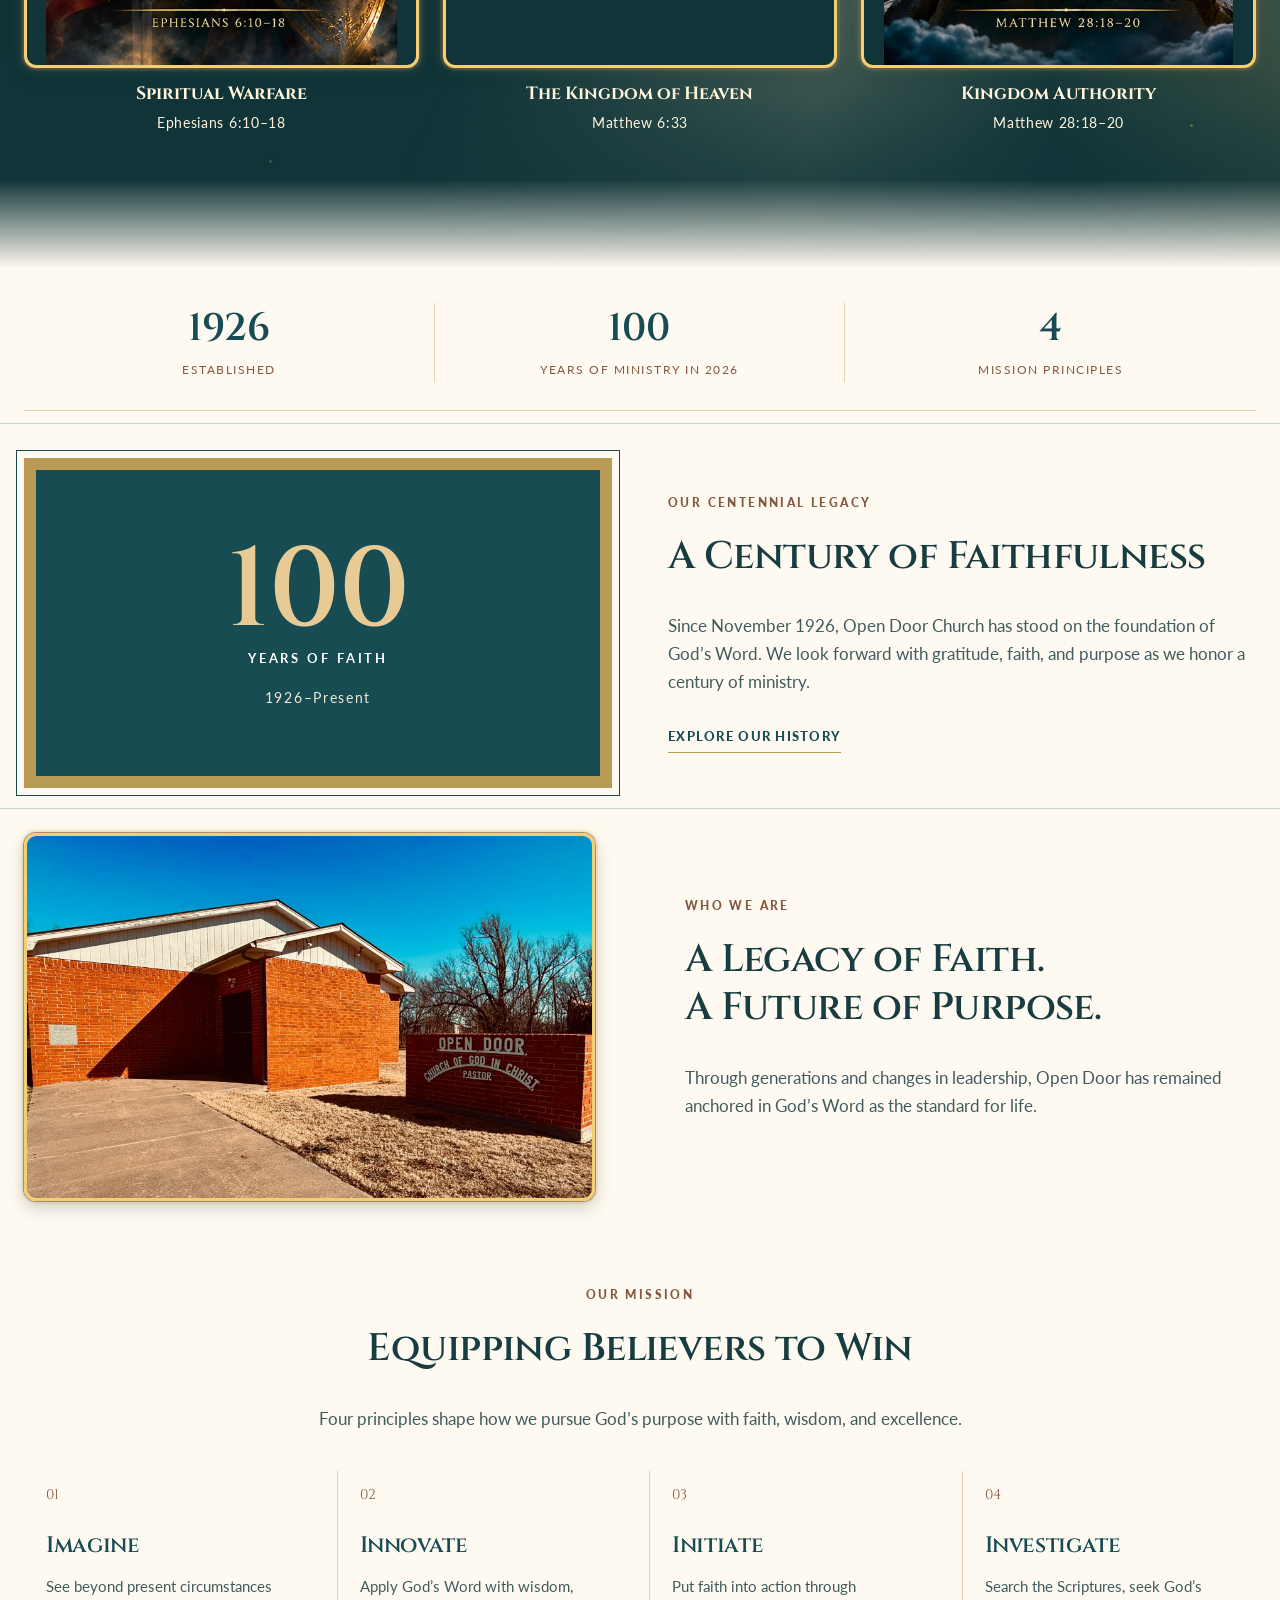
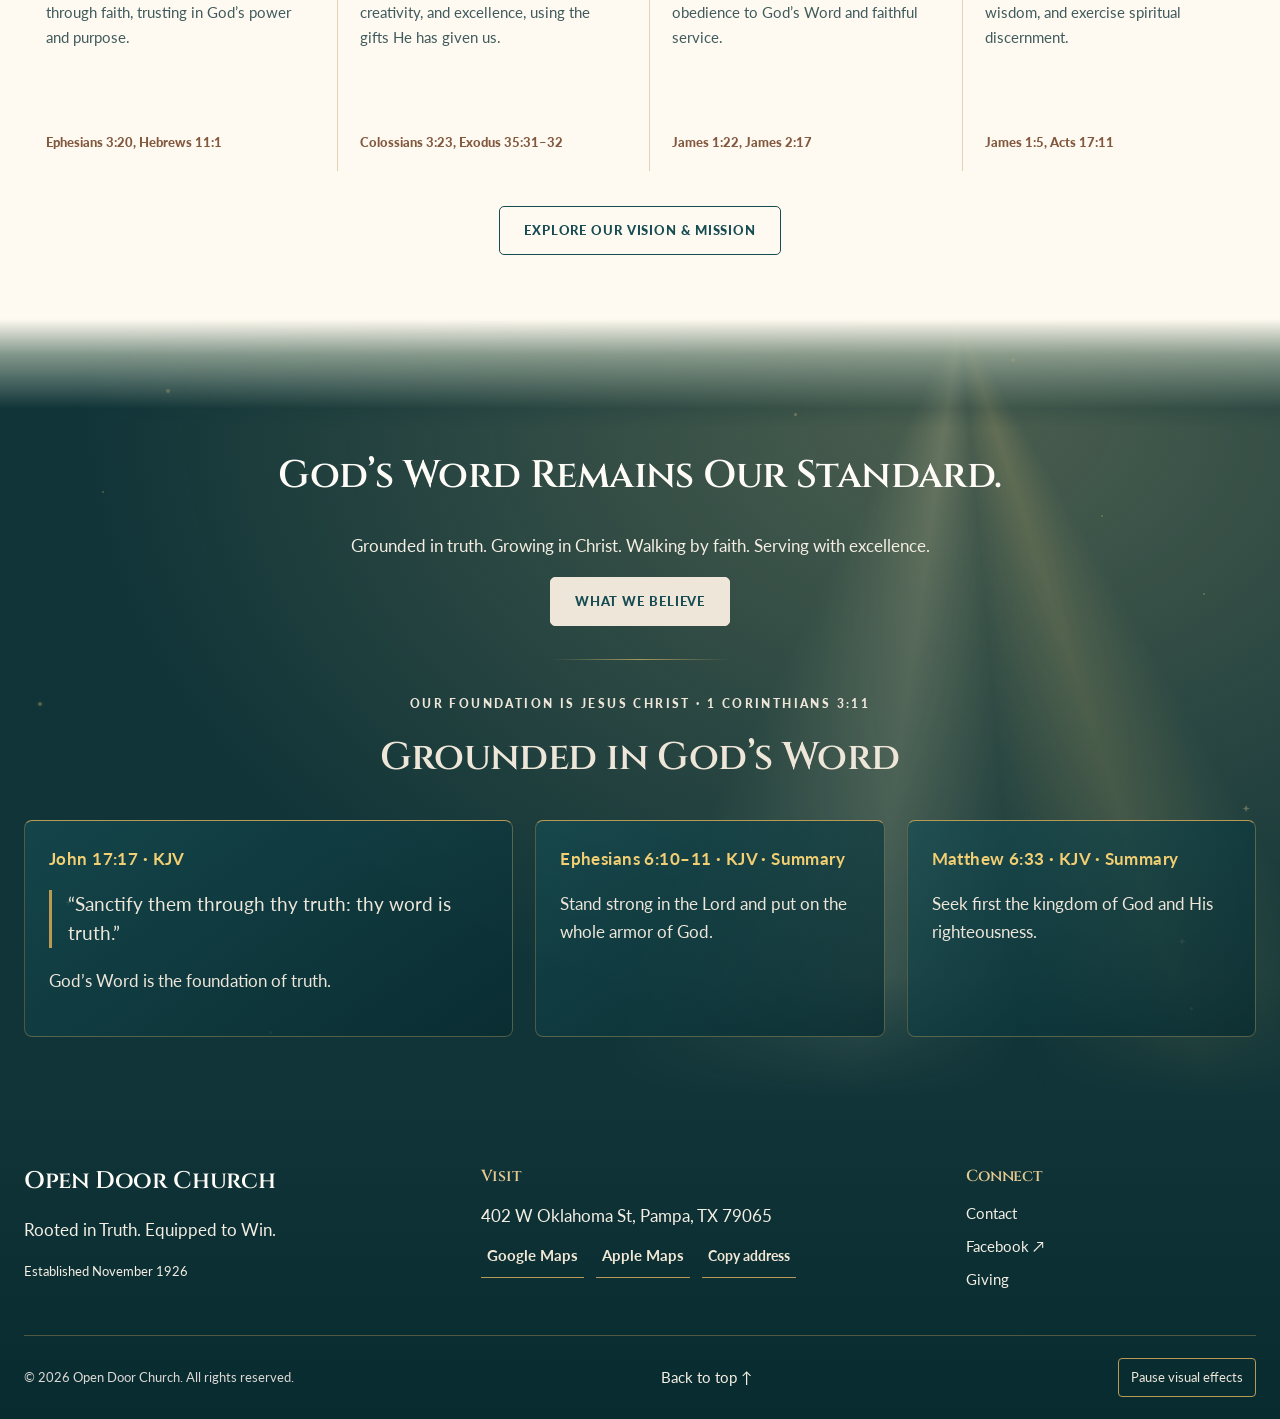
==== commit b63e4581: "Update again to simplify and improve overall webpage experience." ====
--- a/index.html
+++ b/index.html
@@ -20,7 +20,7 @@
   <link crossorigin="" href="https://fonts.gstatic.com" rel="preconnect"/>
   <link href="https://fonts.googleapis.com/css2?family=Cinzel:wght@400;500;600;700&amp;family=Lato:wght@400;500;700;900&amp;display=swap" rel="stylesheet"/>
   <link href="assets/favicon.svg" rel="icon" type="image/svg+xml"/>
-  <link href="styles.css?v=62907f2d176b" rel="stylesheet"/>
+  <link href="styles.css?v=d4cd95a4fac6" rel="stylesheet"/>
   <script type="application/ld+json">
    {"@context":"https://schema.org","@type":"Church","name":"Open Door Church","description":"Christian church established in November 1926.","foundingDate":"1926-11","address":{"@type":"PostalAddress","streetAddress":"402 W Oklahoma St","addressLocality":"Pampa","addressRegion":"TX","postalCode":"79065","addressCountry":"US"},"hasMap":"https://www.google.com/maps/search/?api=1&query=402%20W%20Oklahoma%20St%2C%20Pampa%2C%20TX%2079065","sameAs":["https://www.facebook.com/share/1DZhR4D1Pu/?mibextid=wwXIfr"]}
   </script>
@@ -28,9 +28,9 @@
   </script>
   <script defer="" src="site-content.js?v=2e54995de87d">
   </script>
-  <script defer="" src="script.js?v=388a6f51e28e">
+  <script defer="" src="script.js?v=31ba53c92083">
   </script>
-  <script defer="" src="interactions.js?v=4747ccedd9ae">
+  <script defer="" src="interactions.js?v=3701d005ebd1">
   </script>
  </head>
  <body>
@@ -147,7 +147,7 @@
        A legacy of faith. A future of purpose.
       </p>
       <p class="cinematic-description">
-       Welcome to Open Door Church, where God’s Word is our foundation and faith moves us forward. We are rooted in the truth of God’s Word and equipped to walk in the victory of Jesus Christ.
+       Welcome to Open Door Church, where Jesus Christ is our foundation, God’s Word is our standard, and we walk by faith. We are committed to equipping believers spiritually and naturally to walk in the victory of Jesus Christ and fulfill God’s purpose for their lives.
       </p>
       <div class="actions cinematic-actions">
        <a class="button button-brass" href="./visit/">
@@ -211,14 +211,14 @@
       <div class="container">
        <div class="section-topline">
         <p class="eyebrow">
-         Life at Open Door
+         Worship and fellowship
         </p>
         <span class="fine-rule">
         </span>
        </div>
        <div class="section-heading-row">
         <h2 id="showcase-title">
-         Experience Our Church
+         Life at Open Door
         </h2>
         <p>
          A glimpse of the people, spaces, and heritage of Open Door Church.
@@ -266,7 +266,7 @@
             Rooted in Truth
            </strong>
            <span>
-            God’s Word remains our foundation.
+            God’s Word remains our standard.
            </span>
           </figcaption>
          </figure>
@@ -302,7 +302,7 @@
          Worship beyond Sunday
         </p>
         <h2 id="latest-title">
-         The Word, Wherever You Are.
+         Growing Through the Word
         </h2>
         <p>
          Explore worship services and biblical teaching from Open Door Church. Watch services on our official Facebook page.
@@ -355,7 +355,7 @@
          Events will be announced here
         </h3>
         <p>
-         Check back for confirmed dates and details. You can also follow the church's official Facebook page for announcements.
+         Stay connected for upcoming events. You can also follow the church's official Facebook page for announcements.
         </p>
         <a class="text-link" href="https://www.facebook.com/share/1DZhR4D1Pu/?mibextid=wwXIfr" rel="noopener noreferrer" target="_blank">
          Church announcements on Facebook ↗
@@ -371,11 +371,8 @@
         Kingdom of Heaven • Scripture-inspired
        </p>
        <h2 id="kingdom-gallery-title">
-        A Vision of Majesty, Truth &amp; Purpose
+        The Majesty of God’s Kingdom
        </h2>
-       <p>
-        Kingdom of Heaven.
-       </p>
       </div>
       <div class="kingdom-art-grid">
        <figure class="kingdom-art-card reveal-on-scroll">
@@ -461,7 +458,7 @@
     </section>
     <div class="home-group home-heritage">
      <section class="heritage-band">
-      <div class="container heritaFge-grid">
+      <div class="container heritage-grid">
        <div>
         <strong>
          1926
@@ -621,7 +618,7 @@
         God’s Word Remains Our Standard.
        </h2>
        <p>
-        Grounded in truth. Growing as believers. Building with excellence.
+        Grounded in truth. Growing in Christ. Walking by faith. Serving with excellence.
        </p>
        <a class="button button-light" href="./beliefs/">
         What We Believe
@@ -654,7 +651,7 @@
         </article>
         <article class="scripture-foundation-card">
          <p class="scripture-reference">
-          Ephesians 6:10–11 · KJV
+          Ephesians 6:10–11 · KJV · Summary
          </p>
          <p>
           Stand strong in the Lord and put on the whole armor of God.
@@ -662,7 +659,7 @@
         </article>
         <article class="scripture-foundation-card">
          <p class="scripture-reference">
-          Matthew 6:33 · KJV
+          Matthew 6:33 · KJV · Summary
          </p>
          <p>
           Seek first the kingdom of God and His righteousness.
--- a/styles.css
+++ b/styles.css
@@ -3788,3 +3788,196 @@
 .home-heritage > .heritage-band > .divine-veil-layer {
   display: none;
 }
+
+/* Modern Royal 3.4 — Kingdom Harmony.
+   A shared atmosphere, intentional spacing, and readable editorial layouts.
+   Photo geometry and the approved full-containment frame rules stay intact. */
+:root {
+  --harmony-bridge: clamp(64px, 7vw, 104px);
+  --harmony-line: #b89a5566;
+  --harmony-linen: #fffaf1;
+  --harmony-teal: #103438;
+  --harmony-mid: #81968a;
+  --harmony-space: clamp(32px, 4.5vw, 64px);
+  --harmony-reading: 74ch;
+  --harmony-reveal: 800ms;
+  --harmony-fade: 350ms;
+  --flow-edge: var(--harmony-bridge);
+}
+
+/* Kingdom atmosphere and the bridge into peaceful linen. */
+#main > .cinematic-hero + .service-times-section {
+  background: linear-gradient(180deg, var(--harmony-teal), var(--harmony-mid) calc(var(--harmony-bridge) * .45), var(--harmony-linen) var(--harmony-bridge));
+  border: 0;
+  padding-block: calc(var(--harmony-bridge) + 14px) 36px;
+}
+#main > .cinematic-hero + .service-times-section > .container {
+  grid-template-columns: minmax(0, 1fr) minmax(0, 1.8fr);
+  gap: 32px;
+}
+#main .service-times-section .service-time-card {
+  background: linear-gradient(145deg, #ffffffb8, #eee6d9b0);
+  border: 1px solid var(--harmony-line);
+  border-radius: 10px;
+  box-shadow: none;
+  padding: 20px;
+}
+#main > :is(.kingdom-gallery, .kingdom-banner, .heritage-flow, .scripture-foundation-section, .home-foundation) {
+  background: linear-gradient(180deg,
+    var(--flow-start, var(--harmony-linen)),
+    var(--harmony-teal) var(--harmony-bridge),
+    var(--harmony-teal) calc(100% - var(--harmony-bridge)),
+    var(--flow-end, var(--harmony-linen)));
+}
+/* Use existing artwork widths. Extra breathing room belongs outside frames. */
+#main > .kingdom-gallery {
+  --flow-start: var(--harmony-linen);
+  --flow-end: var(--harmony-linen);
+  padding-block: calc(var(--harmony-bridge) + 30px);
+}
+#main > .kingdom-gallery:has(+ .home-heritage) {
+  --flow-end: var(--harmony-linen);
+}
+#main > .kingdom-banner {
+  padding-block: calc(var(--harmony-bridge) + 10px);
+}
+#main > .heritage-flow {
+  --flow-start: var(--harmony-linen);
+  --flow-end: var(--harmony-linen);
+  padding-block: var(--harmony-bridge);
+}
+#main > .heritage-flow > :is(.kingdom-banner, .timeline-section) {
+  background: transparent;
+}
+#main > .scripture-foundation-section:last-child,
+#main > .home-foundation:last-child {
+  --flow-end: var(--harmony-teal);
+  background: linear-gradient(180deg, var(--harmony-linen), var(--harmony-mid) calc(var(--harmony-bridge) * .4), var(--harmony-teal) var(--harmony-bridge));
+  padding-top: calc(var(--harmony-bridge) + 26px);
+}
+#main > .home-foundation:last-child {
+  padding-top: var(--harmony-bridge);
+}
+#main .home-foundation > :is(.statement-section, .scripture-foundation-section) {
+  background: transparent;
+}
+#main .home-foundation .statement-section { padding-bottom: 34px; }
+#main .home-foundation .scripture-foundation-section { padding-block: 34px 64px; }
+
+/* One continuous light field per spiritual environment. */
+#main :is(.kingdom-gallery, .home-foundation, .heritage-flow, .kingdom-banner, .scripture-foundation-section) > .divine-veil-layer {
+  background: radial-gradient(ellipse at 75% 12%, #e6ce8b48, transparent 66%),
+    conic-gradient(from 150deg at 75% 0%, transparent 0deg, #f2cf7327 12deg,
+      transparent 25deg, #fff3c42a 38deg, transparent 57deg, transparent 360deg);
+  mask-image: linear-gradient(transparent, #000 14%, #000 84%, transparent);
+}
+#main :is(.cinematic-hero, .kingdom-gallery, .home-foundation) > .divine-particle-layer span {
+  box-shadow: 0 0 8px #f2cf7399;
+}
+#main .divine-in > .divine-particle-layer span {
+  animation: harmony-mote var(--mote-duration, 20s) ease-in-out var(--mote-delay, 0s) 1 both;
+}
+@keyframes harmony-mote {
+  0%, 100% { opacity: .30; transform: translate(0, 0); }
+  50% { opacity: .60; transform: translate(5px, -10px); }
+}
+.divine-float { animation-duration: var(--harmony-reveal); }
+::view-transition-old(root), ::view-transition-new(root) { animation-duration: var(--harmony-fade); }
+
+/* Shared linen reading canvas: prioritize text, not decorative containers. */
+#main > .page-intro { padding-block: var(--harmony-space); }
+#main :is(.page-intro, .center-heading) > p:not(.eyebrow) {
+  max-width: var(--harmony-reading);
+  margin-inline: auto;
+}
+#main .home-media { padding-block: 36px 42px; }
+#main .home-media .section-heading-row { display: block; }
+#main .home-media .latest-message-layout { gap: 18px; }
+#main .upcoming-events-section { background: transparent; padding-block: 20px 48px; }
+#main .upcoming-events-empty {
+  background: transparent;
+  border: 0;
+  border-top: 1px solid var(--harmony-line);
+  border-radius: 0;
+  box-shadow: none;
+  padding-inline: 0;
+}
+#main .home-heritage { background: transparent; }
+#main .home-heritage > .heritage-band { background: transparent; border: 0; padding-block: 34px 12px; }
+#main .home-heritage .heritage-grid { border-bottom: 1px solid var(--harmony-line); padding-bottom: 28px; }
+#main .home-heritage .heritage-grid strong { color: var(--deep-teal); }
+#main .home-heritage .heritage-grid span { color: #82583f; }
+#main .home-heritage .heritage-grid > div { border-color: var(--harmony-line); }
+#main .home-heritage > .anniversary-feature { background: transparent; padding-block: 34px 20px; }
+#main .home-heritage > .split-section { padding-block: 24px 48px; }
+#main .home-mission > .section { background: transparent; padding-block: 36px 64px; }
+#main :is(.home-mission, .harmony-mission) .mission-card,
+#main .ministry-directory .feature-card {
+  background: transparent;
+  box-shadow: none;
+  border: 0;
+  border-left: 1px solid var(--harmony-line);
+  border-radius: 0;
+  padding: 12px 22px 18px;
+}
+#main :is(.home-mission, .harmony-mission) .mission-card:first-child,
+#main .ministry-directory .feature-card:first-child { border-left: 0; }
+#main :is(.home-mission, .harmony-mission) .card-number { color: #82583f; }
+.harmony-mission-note { text-align: center; margin-bottom: 26px; }
+.harmony-mission-note p:not(.eyebrow) { max-width: 70ch; margin-inline: auto; }
+.harmony-principles .harmony-application { border-top: 1px solid var(--harmony-line); padding-top: 18px; margin-top: 20px; }
+.harmony-principles .harmony-application .scripture-reference { font-weight: 700; color: var(--deep-teal); }
+#main .belief-card { min-height: 0; border-radius: 8px; box-shadow: none; border: 1px solid var(--harmony-line); }
+#main .belief-card .verse { margin-top: 12px; }
+#main .home-foundation .scripture-foundation-grid { grid-template-columns: minmax(0, 1.4fr) repeat(2, minmax(0, 1fr)); align-items: stretch; gap: 22px; }
+#main .scripture-foundation-section .scripture-foundation-card {
+  background: linear-gradient(145deg, #164c52b8, #082b30b8);
+  border: 1px solid var(--harmony-line);
+  border-top-color: #b89a55;
+  box-shadow: none;
+}
+#main .home-foundation .scripture-foundation-card blockquote { font-size: 1.2rem; line-height: 1.5; }
+#main .giving-scripture-card { box-shadow: none; }
+
+/* Paired forms share one reading surface. Keep every label and input. */
+#main .contact-forms {
+  width: min(calc(100% - 48px), var(--container));
+  margin-inline: auto;
+  padding-block: 0 var(--harmony-space);
+  display: grid;
+  grid-template-columns: repeat(2, minmax(0, 1fr));
+  gap: 24px 32px;
+  align-items: start;
+}
+#main .contact-forms > .form-section { padding: 0; min-width: 0; }
+#main .contact-forms .form-layout { width: 100%; display: grid; grid-template-columns: 1fr; gap: 18px; }
+#main .contact-forms .form-intro { min-width: 0; }
+#main .contact-forms .church-form { min-width: 0; height: 100%; box-shadow: none; }
+@supports (grid-template-rows: subgrid) {
+  #main .contact-forms > .form-section { display: grid; grid-template-rows: subgrid; grid-row: span 2; }
+  #main .contact-forms .form-layout { grid-row: span 2; grid-template-rows: subgrid; }
+}
+@media (max-width: 1000px) {
+  #main .contact-forms { grid-template-columns: 1fr; }
+  #main .contact-forms > .form-section, #main .contact-forms .form-layout { display: grid; grid-row: auto; grid-template-rows: auto; }
+}
+@media (max-width: 900px) {
+  #main > .cinematic-hero + .service-times-section > .container { grid-template-columns: 1fr; gap: 20px; }
+  #main .home-foundation .scripture-foundation-grid { grid-template-columns: 1fr; }
+  #main :is(.home-mission, .harmony-mission) .mission-card:first-child,
+  #main .ministry-directory .feature-card:first-child { border-left: 1px solid var(--harmony-line); }
+}
+@media (max-width: 760px) {
+  :root { --harmony-bridge: 60px; }
+  #main .home-heritage .heritage-grid { padding-bottom: 18px; }
+  #main .home-heritage > .split-section { padding-bottom: 28px; }
+  #main .home-foundation .scripture-foundation-section { padding-bottom: 36px; }
+  #main :is(.home-mission, .harmony-mission) .mission-card { padding: 12px 16px; }
+  #main .contact-forms { width: calc(100% - 32px); }
+  #main .divine-in > .divine-particle-layer span { animation: none; }
+}
+html.divine-paused #main .divine-particle-layer span { animation: none !important; }
+@media (prefers-reduced-motion: reduce) {
+  #main .divine-particle-layer { display: none; }
+  #main .divine-in > .divine-particle-layer span { animation: none; }
+}
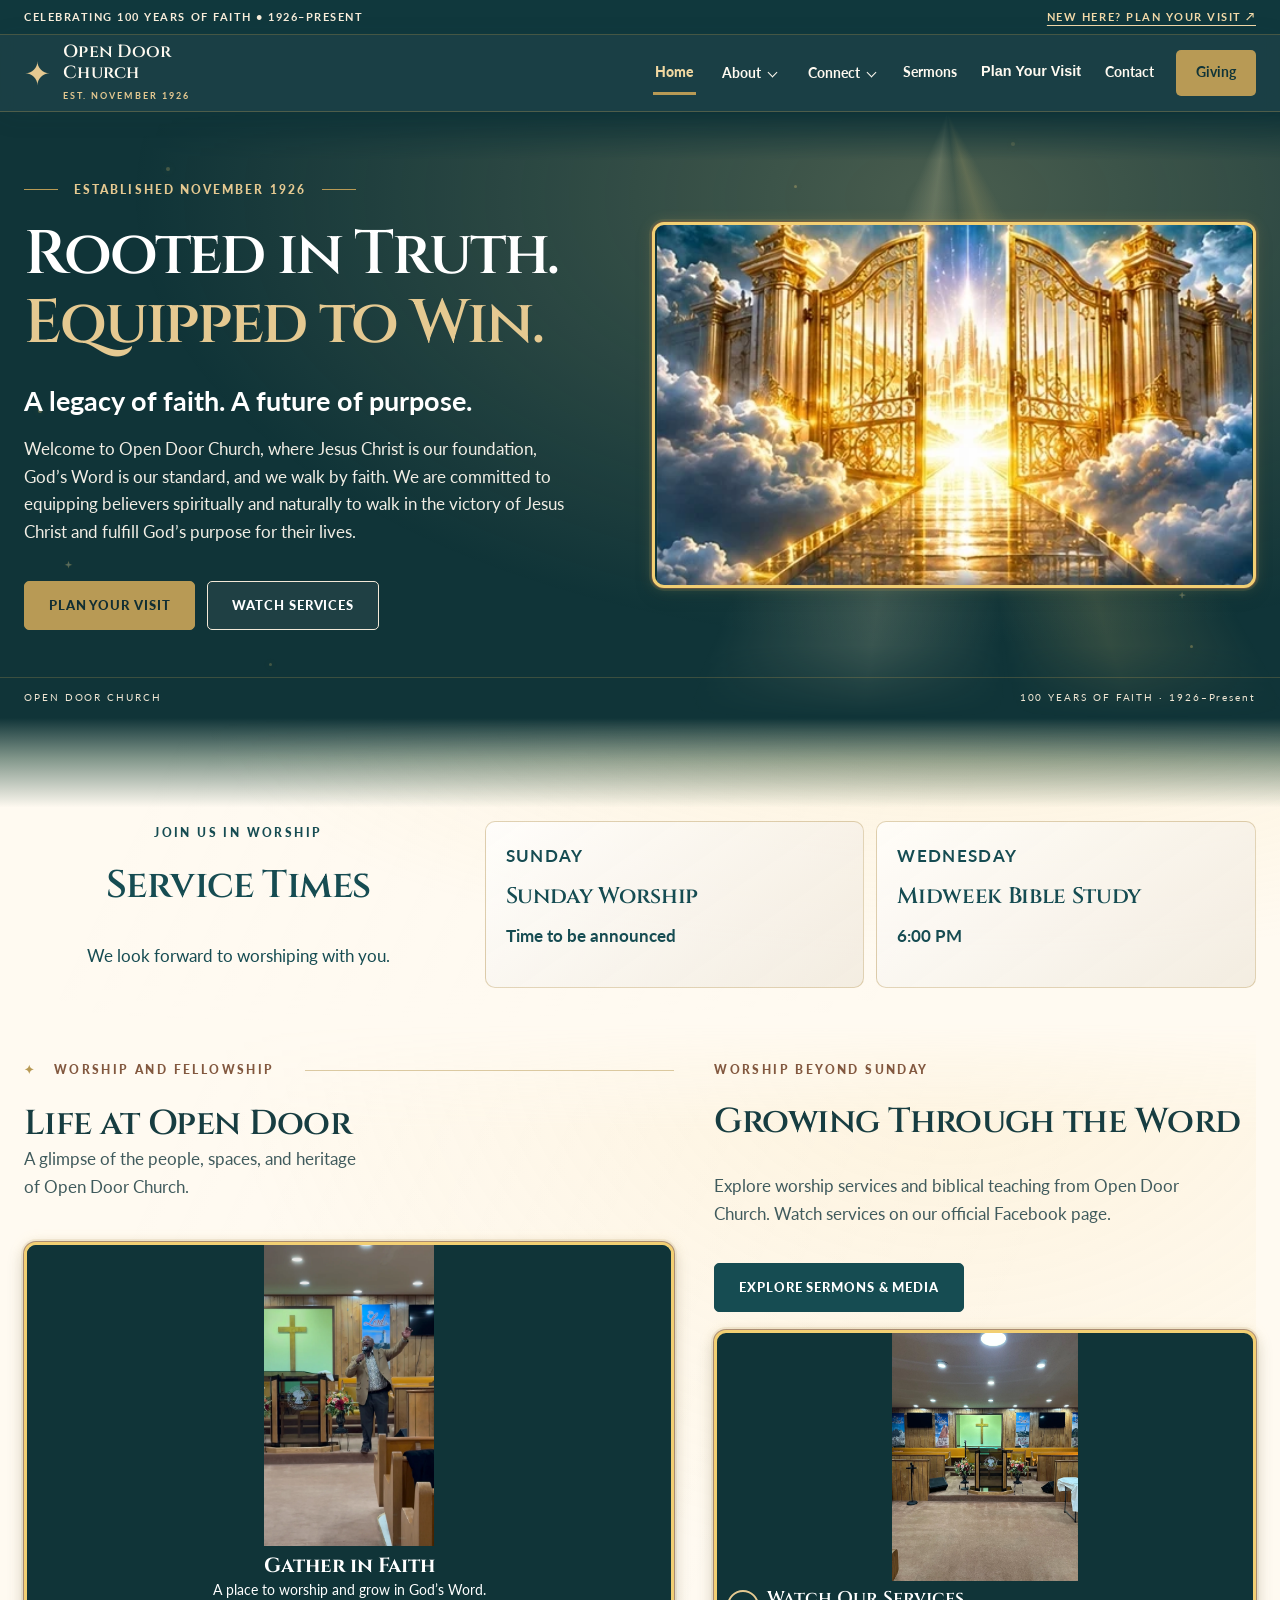
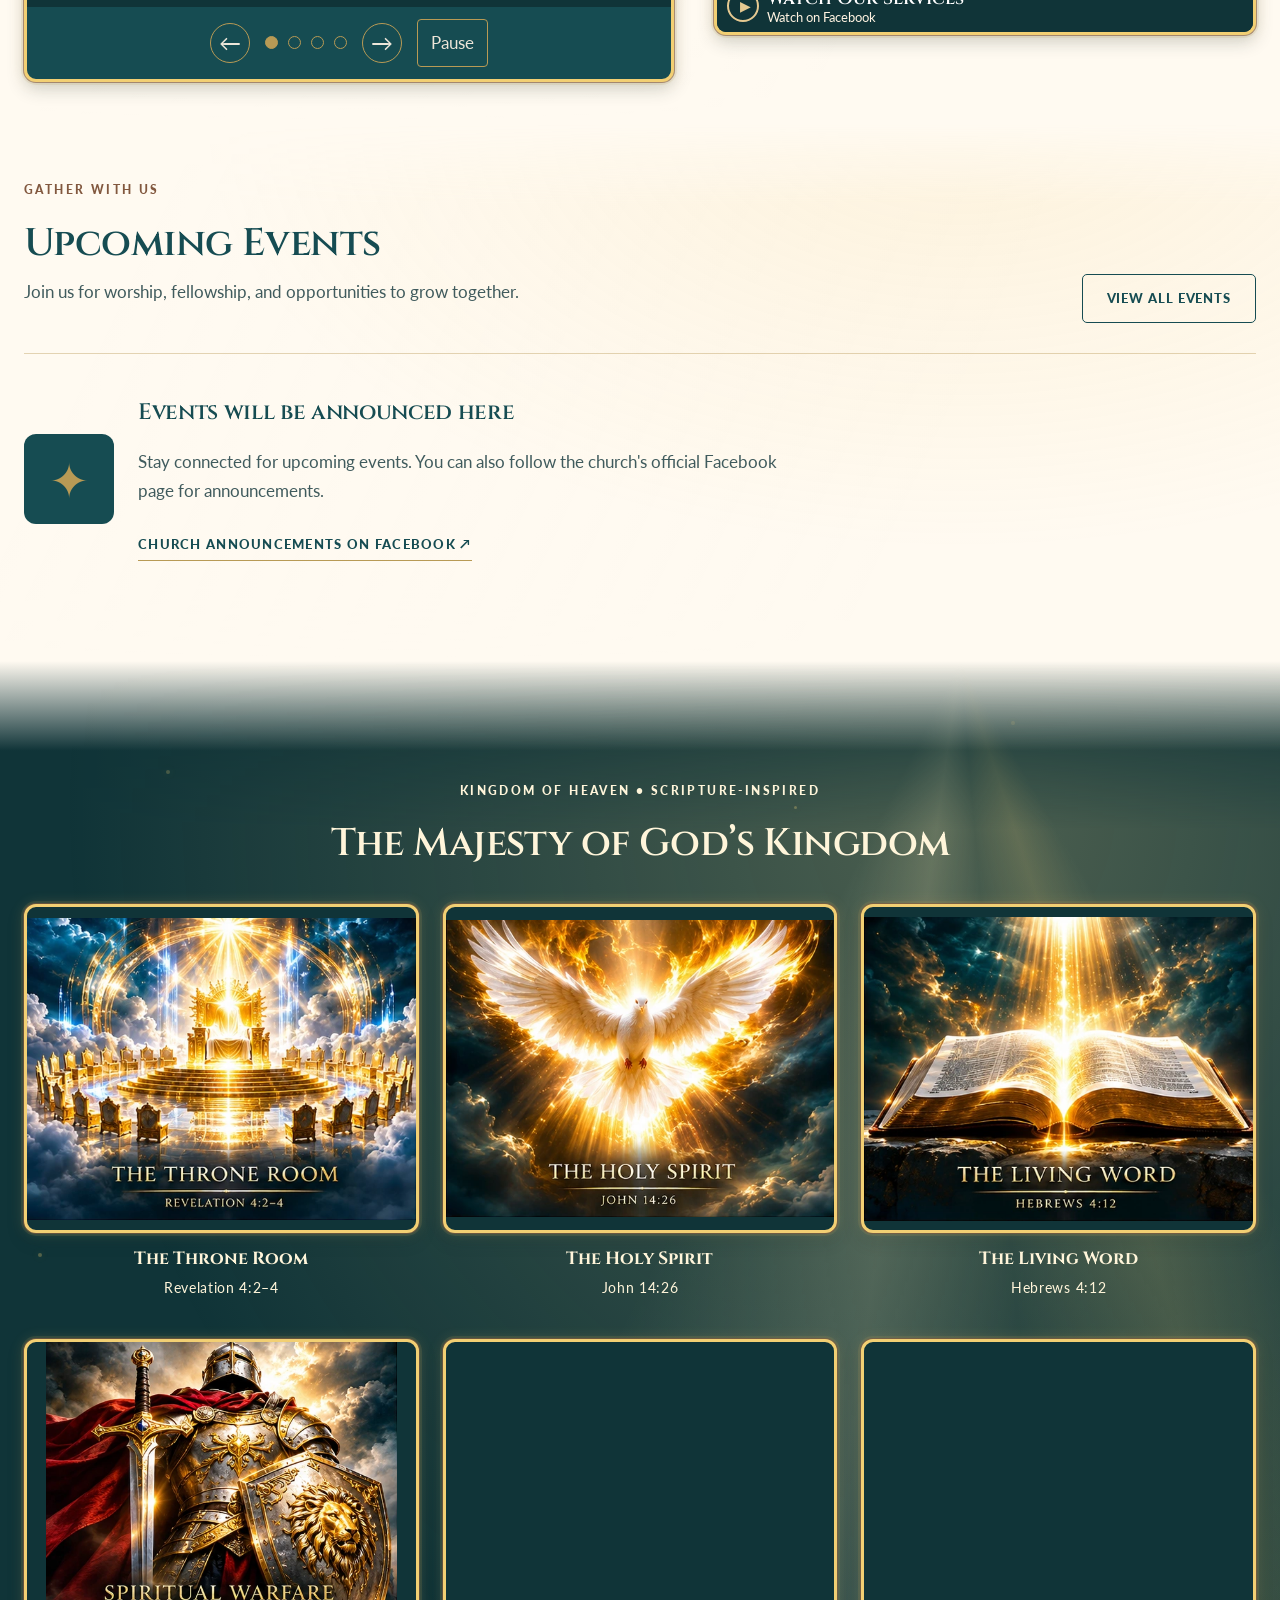
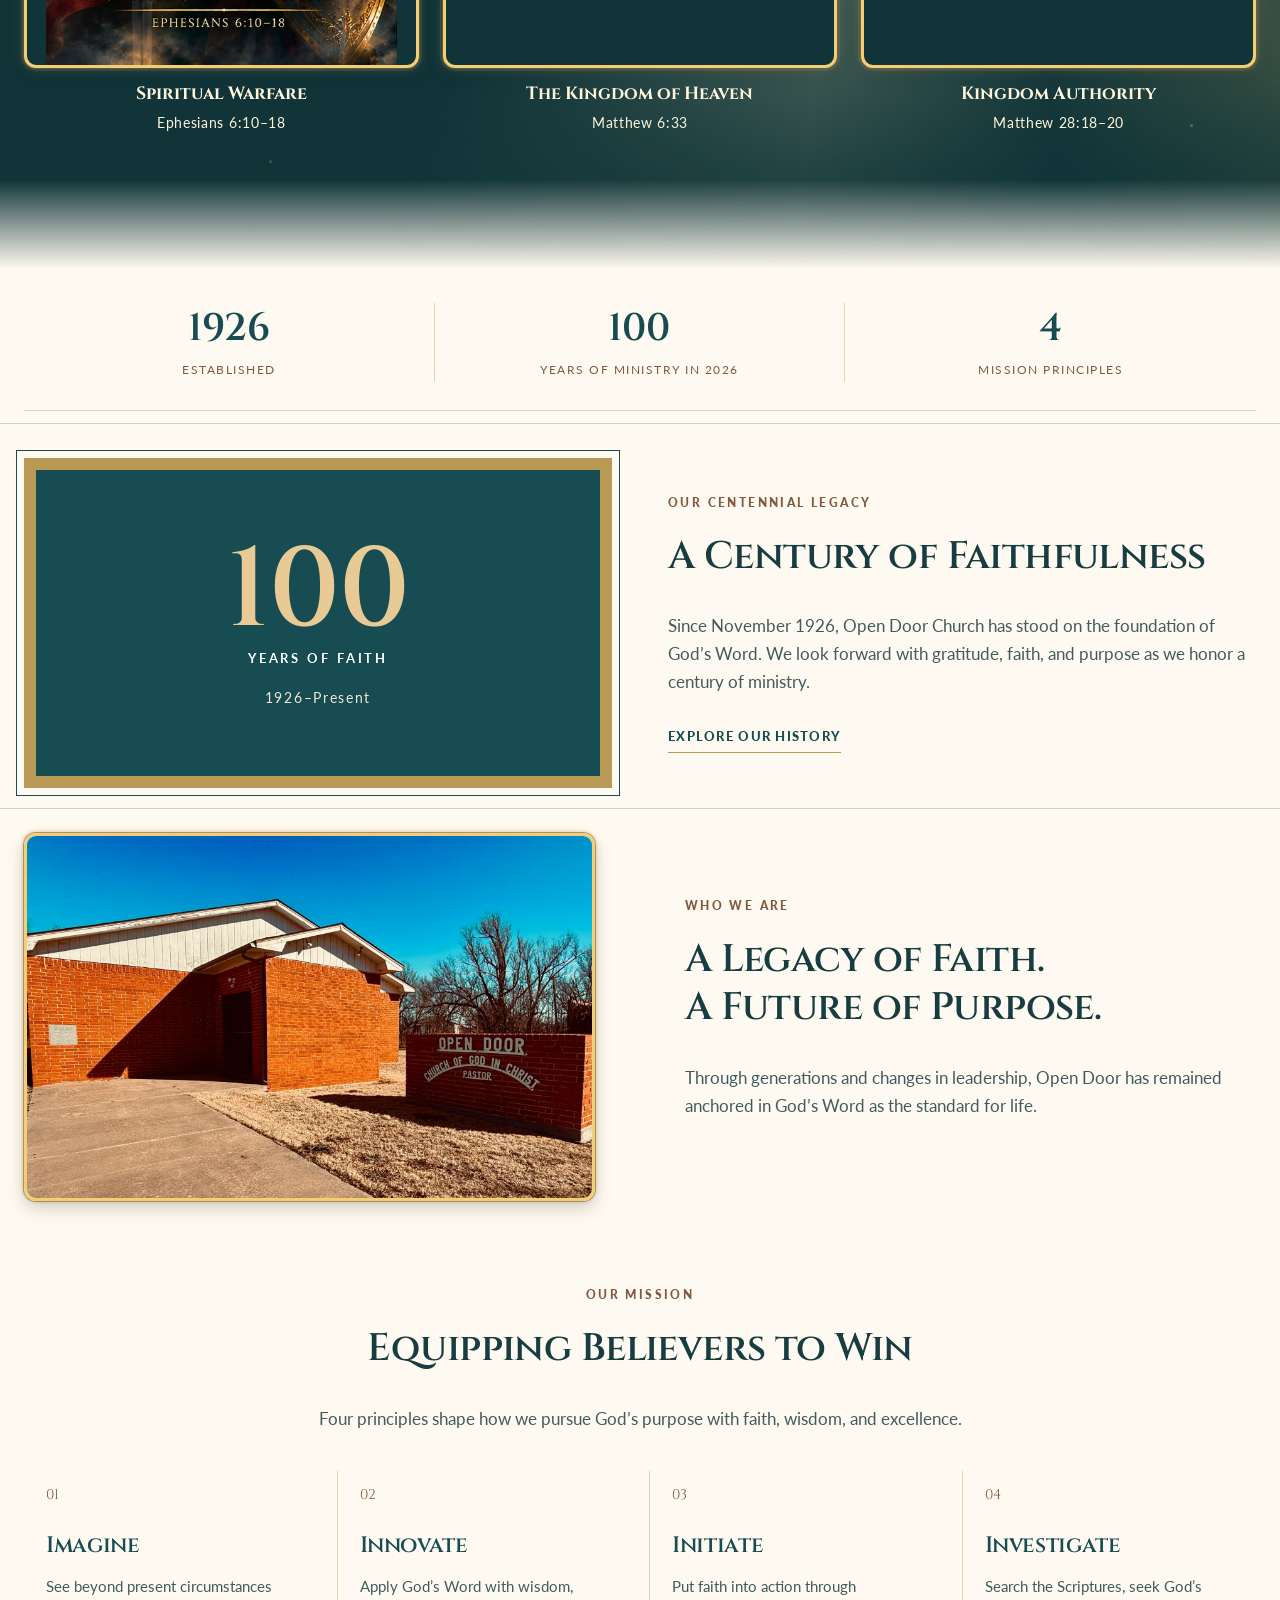
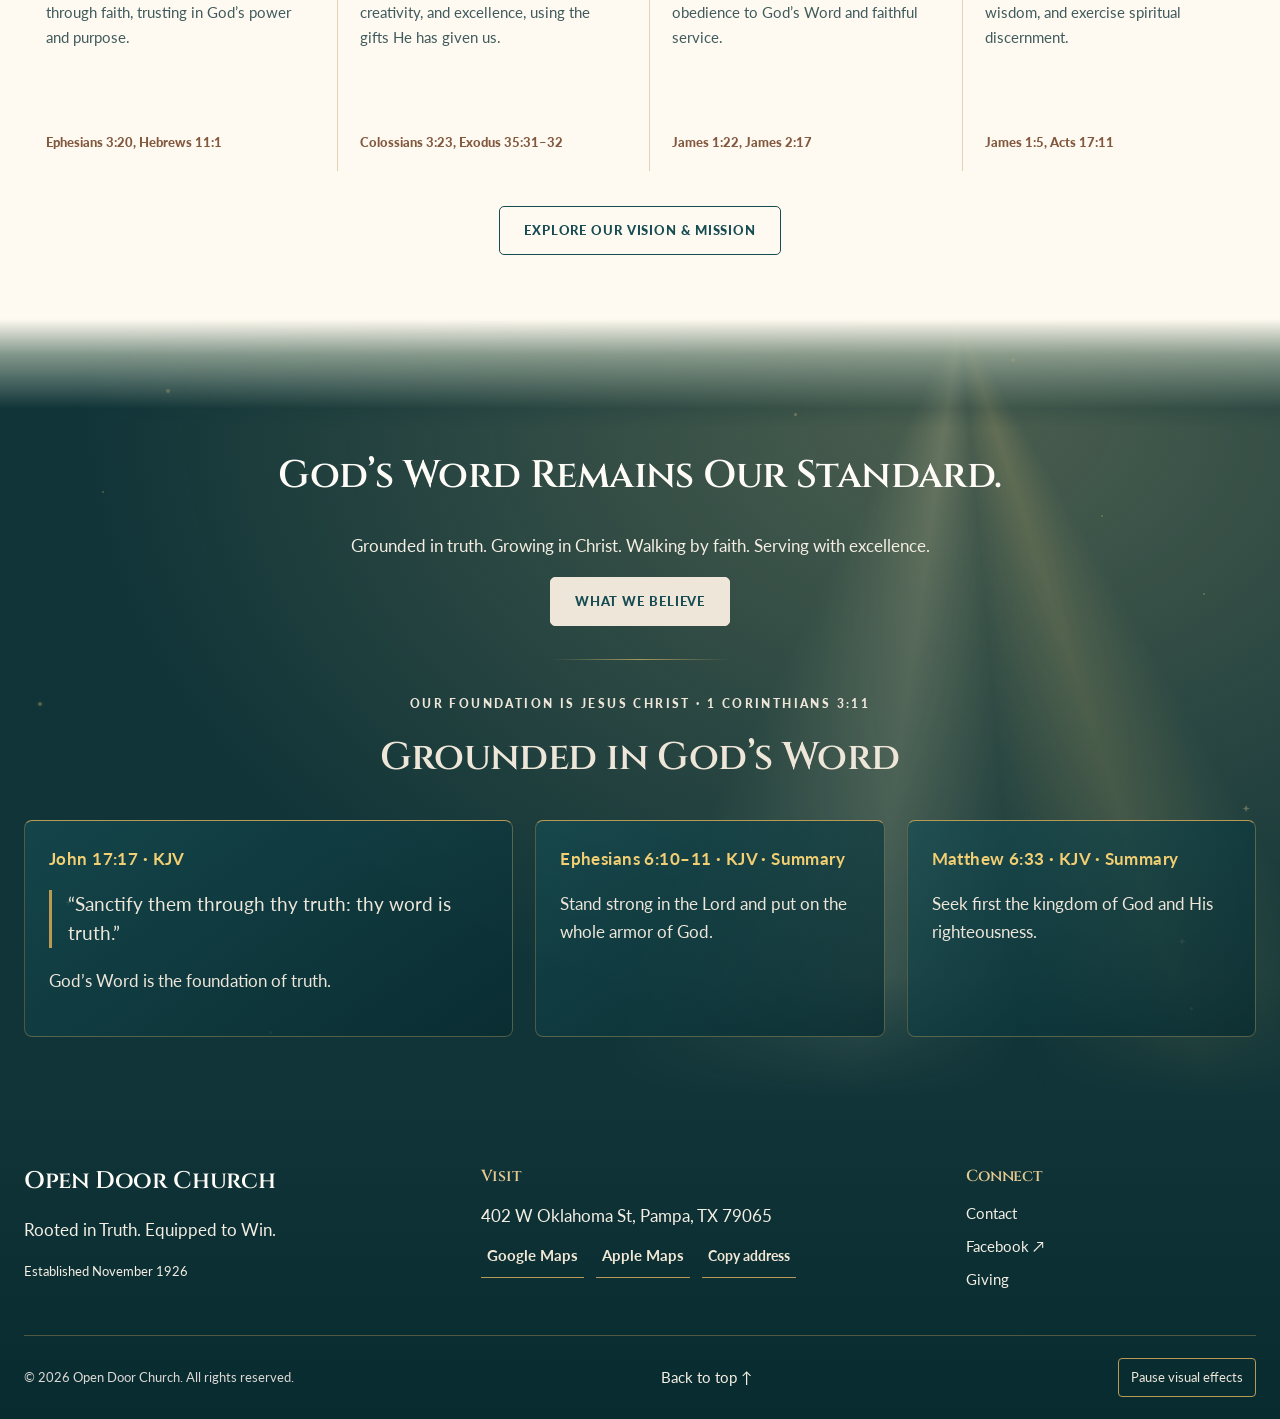
==== commit 61a35b5f: "Fixed the conntact form to have the each form vertical instead of side by side." ====
--- a/index.html
+++ b/index.html
@@ -20,7 +20,7 @@
   <link crossorigin="" href="https://fonts.gstatic.com" rel="preconnect"/>
   <link href="https://fonts.googleapis.com/css2?family=Cinzel:wght@400;500;600;700&amp;family=Lato:wght@400;500;700;900&amp;display=swap" rel="stylesheet"/>
   <link href="assets/favicon.svg" rel="icon" type="image/svg+xml"/>
-  <link href="styles.css?v=d4cd95a4fac6" rel="stylesheet"/>
+  <link href="styles.css?v=6ee22b2a82ac" rel="stylesheet"/>
   <script type="application/ld+json">
    {"@context":"https://schema.org","@type":"Church","name":"Open Door Church","description":"Christian church established in November 1926.","foundingDate":"1926-11","address":{"@type":"PostalAddress","streetAddress":"402 W Oklahoma St","addressLocality":"Pampa","addressRegion":"TX","postalCode":"79065","addressCountry":"US"},"hasMap":"https://www.google.com/maps/search/?api=1&query=402%20W%20Oklahoma%20St%2C%20Pampa%2C%20TX%2079065","sameAs":["https://www.facebook.com/share/1DZhR4D1Pu/?mibextid=wwXIfr"]}
   </script>
--- a/styles.css
+++ b/styles.css
@@ -3939,27 +3939,33 @@
 #main .home-foundation .scripture-foundation-card blockquote { font-size: 1.2rem; line-height: 1.5; }
 #main .giving-scripture-card { box-shadow: none; }
 
-/* Paired forms share one reading surface. Keep every label and input. */
-#main .contact-forms {
-  width: min(calc(100% - 48px), var(--container));
+/* Contact forms: one centered column in reading order on every screen. */
+#main .contact-forms-stacked {
+  width: min(calc(100% - 48px), 880px);
   margin-inline: auto;
   padding-block: 0 var(--harmony-space);
   display: grid;
-  grid-template-columns: repeat(2, minmax(0, 1fr));
-  gap: 24px 32px;
+  grid-template-columns: minmax(0, 1fr);
+  gap: clamp(40px, 5vw, 64px);
   align-items: start;
 }
-#main .contact-forms > .form-section { padding: 0; min-width: 0; }
-#main .contact-forms .form-layout { width: 100%; display: grid; grid-template-columns: 1fr; gap: 18px; }
-#main .contact-forms .form-intro { min-width: 0; }
-#main .contact-forms .church-form { min-width: 0; height: 100%; box-shadow: none; }
-@supports (grid-template-rows: subgrid) {
-  #main .contact-forms > .form-section { display: grid; grid-template-rows: subgrid; grid-row: span 2; }
-  #main .contact-forms .form-layout { grid-row: span 2; grid-template-rows: subgrid; }
-}
-@media (max-width: 1000px) {
-  #main .contact-forms { grid-template-columns: 1fr; }
-  #main .contact-forms > .form-section, #main .contact-forms .form-layout { display: grid; grid-row: auto; grid-template-rows: auto; }
+#main .contact-forms-stacked > .form-section {
+  padding: 0;
+  min-width: 0;
+}
+#main .contact-forms-stacked .form-layout {
+  width: 100%;
+  display: grid;
+  grid-template-columns: minmax(0, 1fr);
+  gap: 18px;
+}
+#main .contact-forms-stacked .form-intro {
+  min-width: 0;
+}
+#main .contact-forms-stacked .church-form {
+  min-width: 0;
+  height: auto;
+  box-shadow: none;
 }
 @media (max-width: 900px) {
   #main > .cinematic-hero + .service-times-section > .container { grid-template-columns: 1fr; gap: 20px; }
@@ -3973,7 +3979,7 @@
   #main .home-heritage > .split-section { padding-bottom: 28px; }
   #main .home-foundation .scripture-foundation-section { padding-bottom: 36px; }
   #main :is(.home-mission, .harmony-mission) .mission-card { padding: 12px 16px; }
-  #main .contact-forms { width: calc(100% - 32px); }
+  #main .contact-forms-stacked { width: calc(100% - 32px); }
   #main .divine-in > .divine-particle-layer span { animation: none; }
 }
 html.divine-paused #main .divine-particle-layer span { animation: none !important; }
